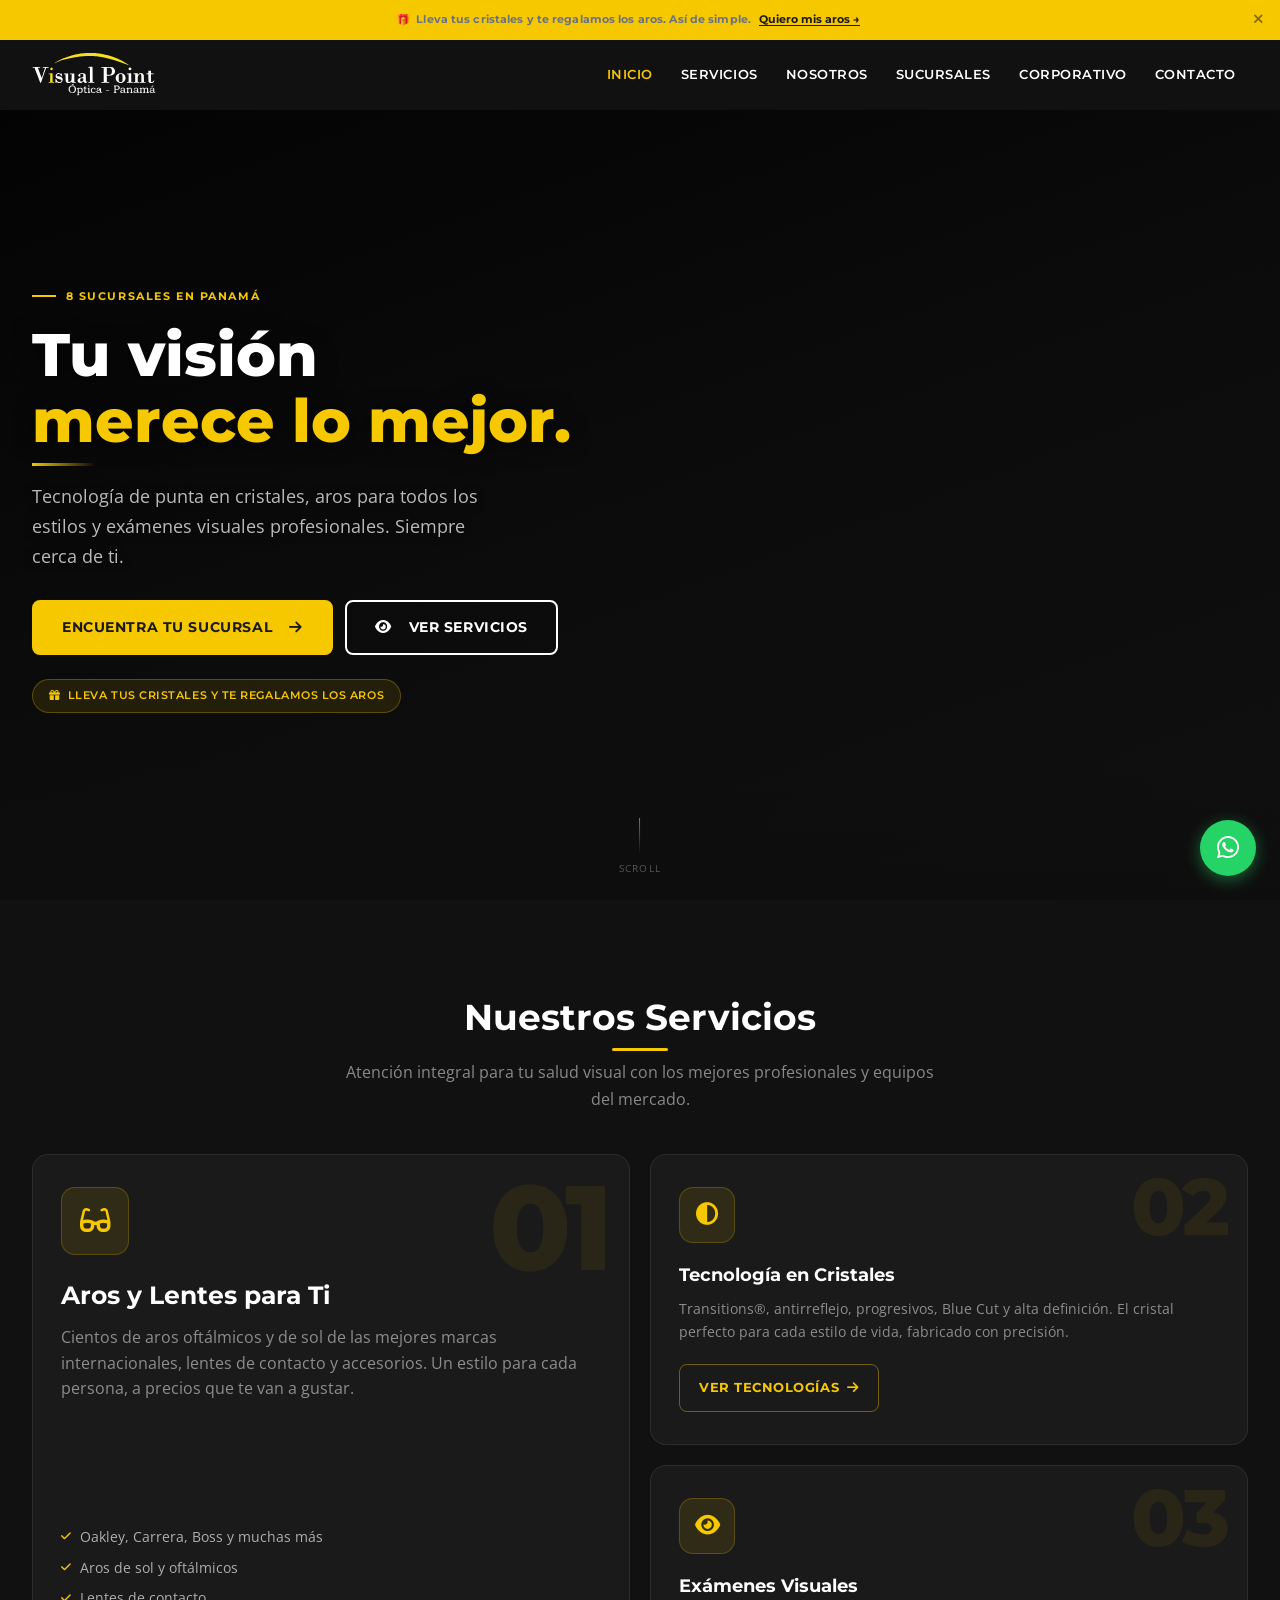
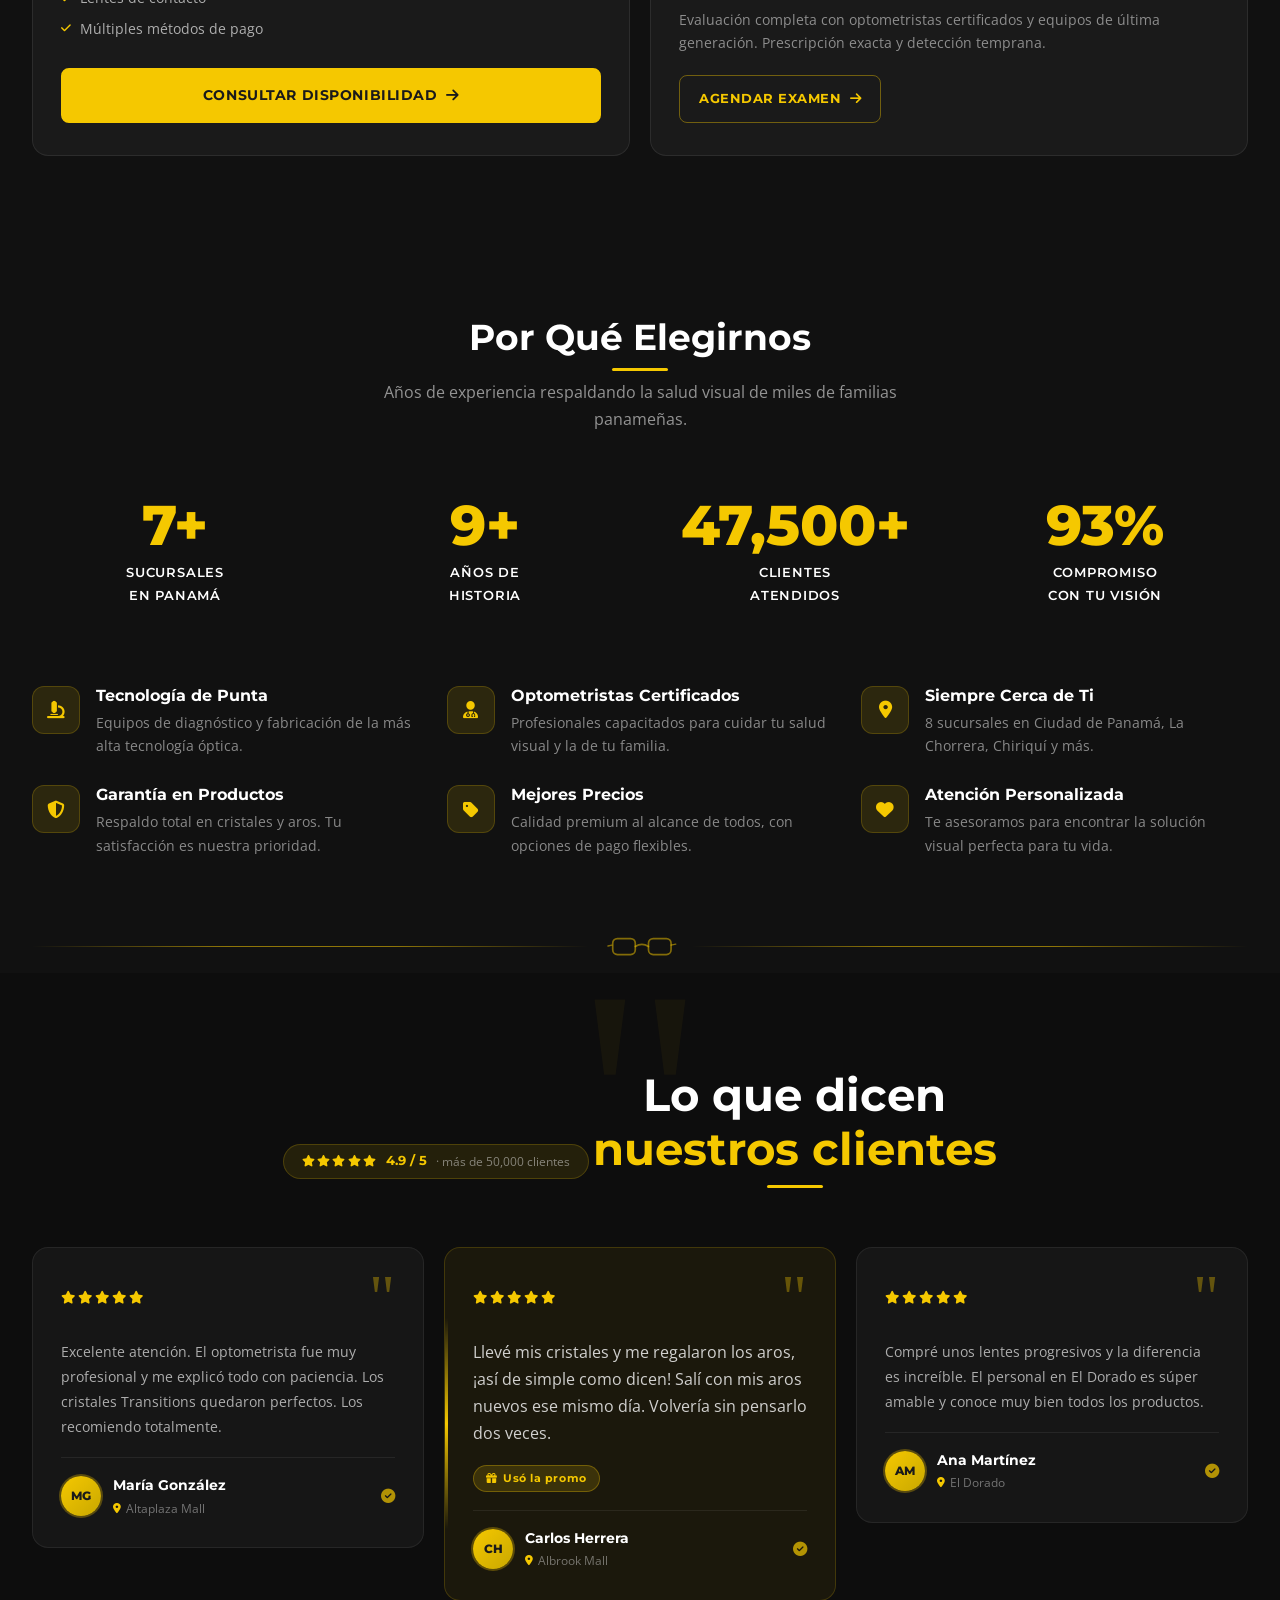
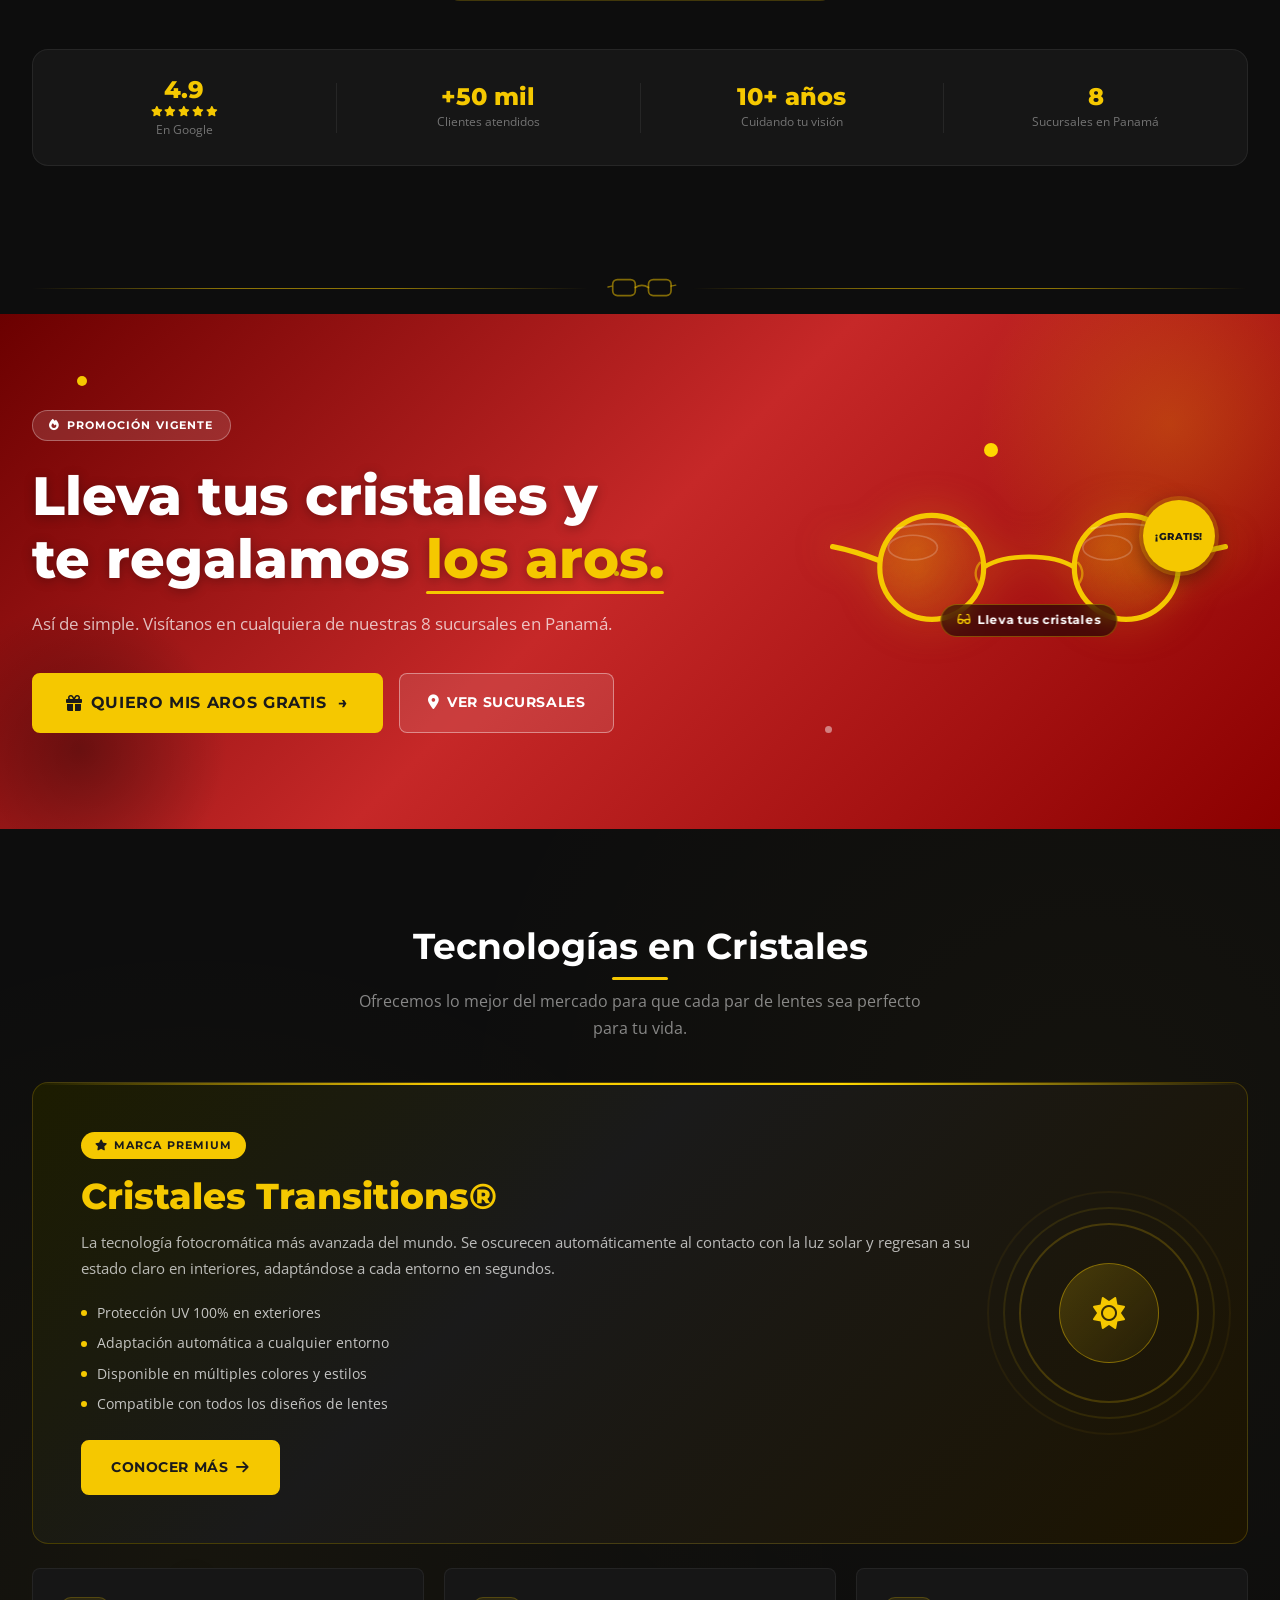
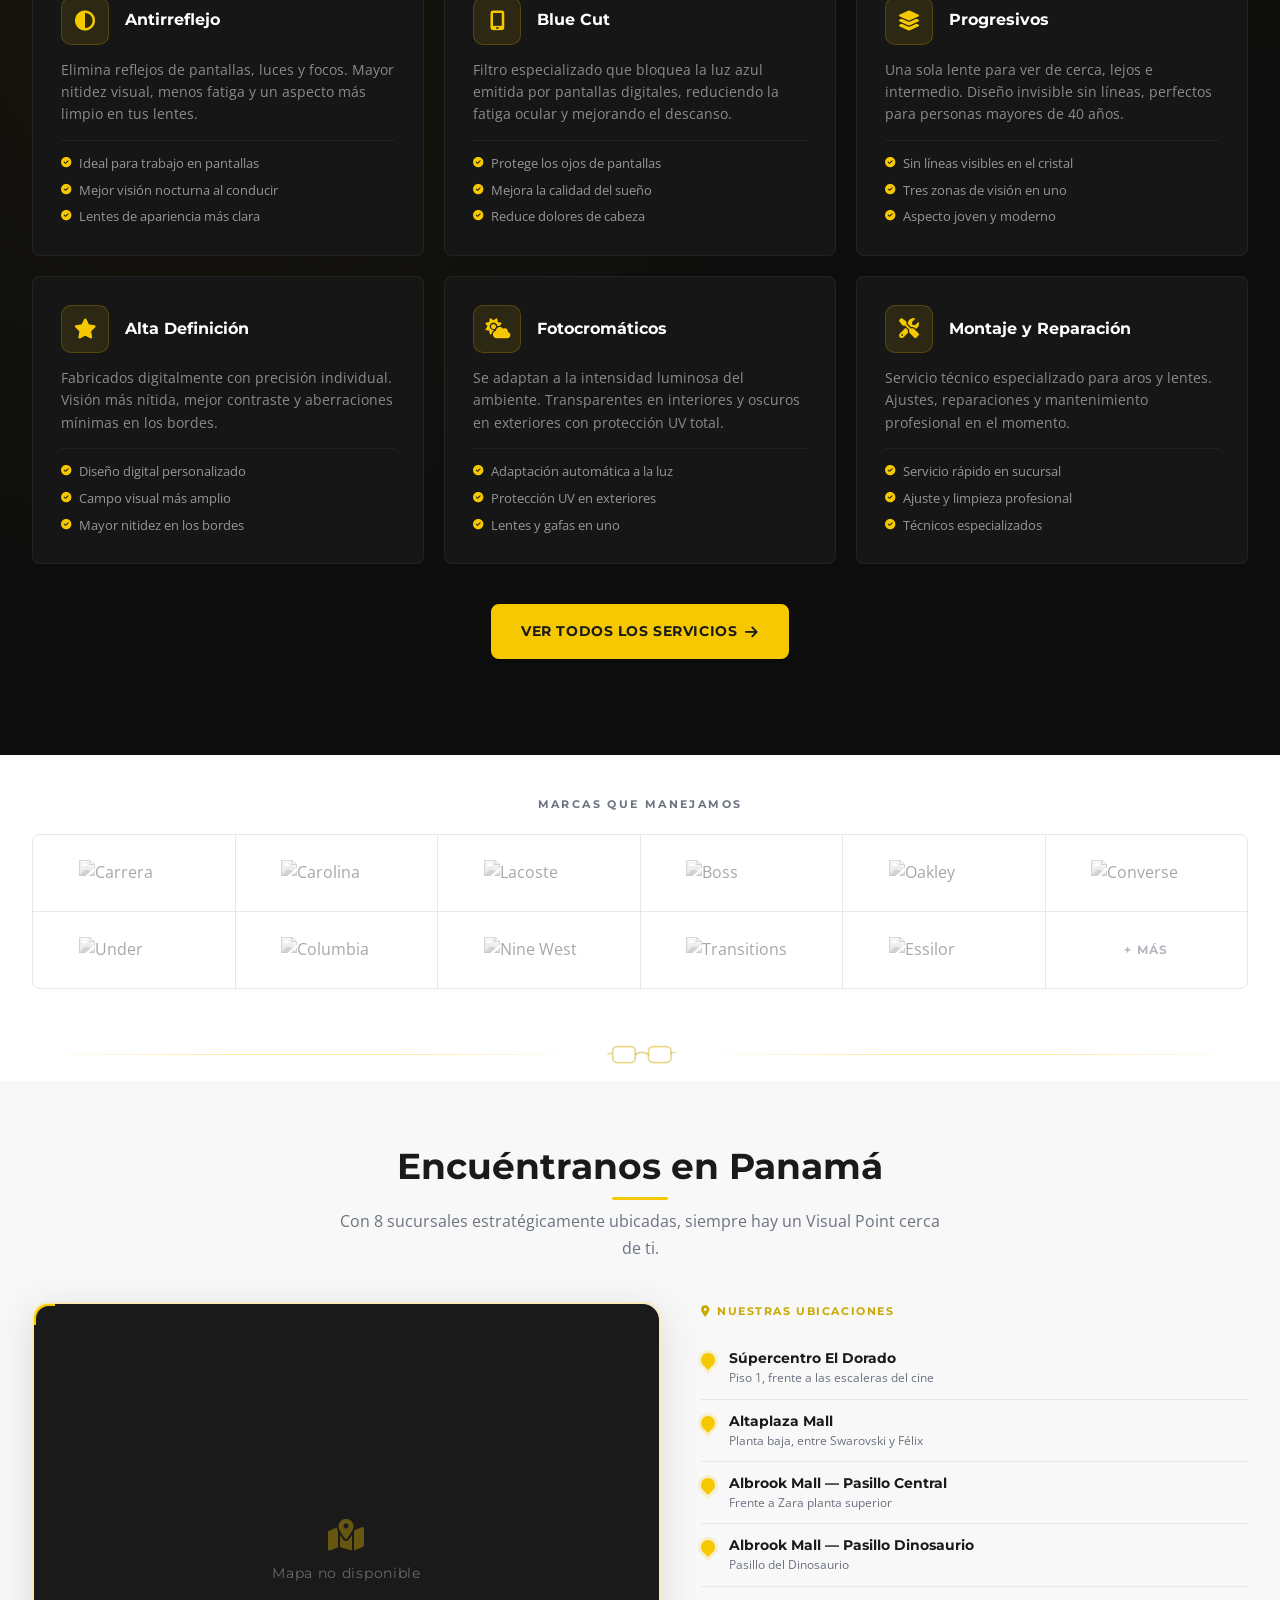
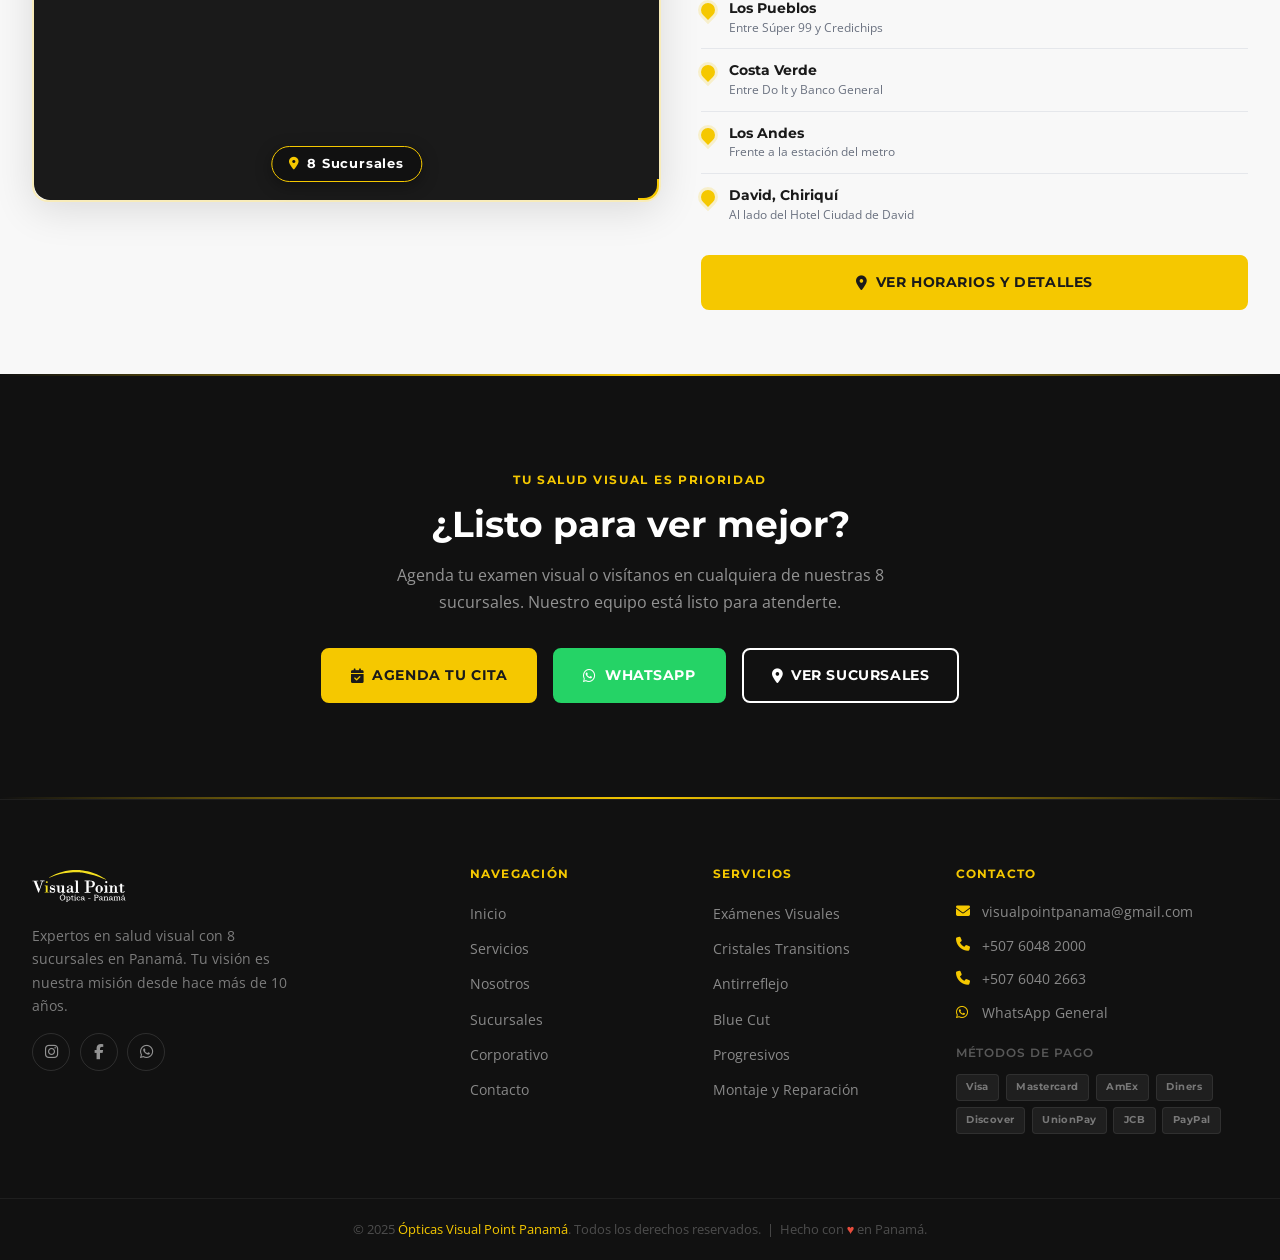
==== index.html @ 9b6e9f53 "Improve site-wide technical SEO for Panama search ranking - Add robots.txt and sitemap.xml (neither " ====
<!DOCTYPE html>
<html lang="es">
<head>
  <meta charset="UTF-8">
  <meta name="viewport" content="width=device-width, initial-scale=1.0">
  <meta name="description" content="Ópticas Visual Point Panamá — 8 sucursales. Exámenes visuales, cristales Transitions, aros oftálmicos y de sol. Lleva tus cristales y te regalamos los aros.">
  <meta name="keywords" content="óptica panamá, lentes de contacto panamá, aros oftálmicos, examen visual panamá, visual point panamá, cristales transitions, optometría panamá">
  <meta name="robots" content="index, follow">
  <meta name="author" content="Ópticas Visual Point Panamá">

  <!-- Favicon -->
  <link rel="icon" type="image/svg+xml" href="images/icons/favicon.svg">
  <link rel="alternate icon" href="images/icons/favicon.ico">
  <link rel="apple-touch-icon" href="images/icons/apple-touch-icon.png">
  <meta name="theme-color" content="#111111">

  <!-- Open Graph -->
  <meta property="og:type" content="website">
  <meta property="og:title" content="Ópticas Visual Point Panamá | Expertos en Visión">
  <meta property="og:description" content="8 sucursales en Panamá. Exámenes visuales, cristales Transitions, aros para todos los estilos. Lleva tus cristales y te regalamos los aros.">
  <meta property="og:image" content="https://images.unsplash.com/photo-1577803645773-f96470509666?w=1200&q=80&auto=format&fit=crop">
  <meta property="og:url" content="https://visualpointopticas.com">
  <meta property="og:locale" content="es_PA">
  <link rel="canonical" href="https://visualpointopticas.com/">

  <!-- Twitter Card -->
  <meta name="twitter:card" content="summary_large_image">
  <meta name="twitter:title" content="Ópticas Visual Point Panamá">
  <meta name="twitter:description" content="8 sucursales en Panamá. Lleva tus cristales y te regalamos los aros.">

  <!-- Schema markup -->
  <script type="application/ld+json">
  {
    "@context": "https://schema.org",
    "@type": "Optician",
    "name": "Ópticas Visual Point Panamá",
    "description": "Cadena de ópticas en Panamá con 8 sucursales. Exámenes visuales, tecnología en cristales, aros oftálmicos y de sol, lentes de contacto.",
    "url": "https://visualpointopticas.com",
    "telephone": "+50760482000",
    "email": "visualpointpanama@gmail.com",
    "numberOfLocations": 8,
    "address": { "@type": "PostalAddress", "addressCountry": "PA", "addressRegion": "Panamá" },
    "sameAs": [
      "https://www.instagram.com/visualpointpanama",
      "https://www.facebook.com/VisualPointGroup"
    ],
    "openingHours": "Mo-Sa 09:00-21:00",
    "priceRange": "$$"
  }
  </script>

  <!-- Fuentes y CDNs -->
  <link rel="preconnect" href="https://fonts.googleapis.com">
  <link rel="preconnect" href="https://fonts.gstatic.com" crossorigin>
  <link href="https://fonts.googleapis.com/css2?family=Montserrat:wght@400;600;700;800&family=Open+Sans:wght@400;500;600&display=swap" rel="stylesheet">
  <link rel="stylesheet" href="https://unpkg.com/aos@2.3.4/dist/aos.css">

  <!-- Estilos propios -->
  <link rel="stylesheet" href="css/styles.css">
  <link rel="stylesheet" href="css/components.css">
  <link rel="stylesheet" href="css/animations.css">

  <title>Ópticas Visual Point Panamá | Expertos en Visión — 8 Sucursales</title>
</head>
<body>

  <!-- ================================================
       PRELOADER
  ================================================ -->
  <div id="page-loader" class="page-loader" role="status" aria-label="Cargando Visual Point Panamá">
    <div class="loader-inner">
      <!-- Gafas animadas en SVG -->
      <svg class="loader-glasses" viewBox="0 0 220 90" xmlns="http://www.w3.org/2000/svg" aria-hidden="true">
        <!-- Lente izquierdo -->
        <circle class="lens lens-l" cx="62" cy="45" r="30" fill="none" stroke="#F5C800" stroke-width="5" stroke-linecap="round"/>
        <!-- Lente derecho -->
        <circle class="lens lens-r" cx="158" cy="45" r="30" fill="none" stroke="#F5C800" stroke-width="5" stroke-linecap="round"/>
        <!-- Puente -->
        <path class="bridge" d="M92 43 Q110 36 128 43" fill="none" stroke="#F5C800" stroke-width="4.5" stroke-linecap="round"/>
        <!-- Brazo izquierdo -->
        <line class="arm arm-l" x1="32" y1="33" x2="5" y2="22" stroke="#F5C800" stroke-width="4" stroke-linecap="round"/>
        <!-- Brazo derecho -->
        <line class="arm arm-r" x1="188" y1="33" x2="215" y2="22" stroke="#F5C800" stroke-width="4" stroke-linecap="round"/>
        <!-- Brillo lente izquierdo -->
        <circle class="lens-shine" cx="50" cy="34" r="5" fill="none" stroke="rgba(255,255,255,0.55)" stroke-width="2"/>
        <!-- Brillo lente derecho -->
        <circle class="lens-shine" cx="146" cy="34" r="5" fill="none" stroke="rgba(255,255,255,0.55)" stroke-width="2"/>
      </svg>
      <p class="loader-brand">Visual Point</p>
      <p class="loader-sub">Panamá</p>
      <div class="loader-bar"><div class="loader-bar-fill"></div></div>
    </div>
  </div>

  <!-- ================================================
       BARRA DE PROMOCIÓN
  ================================================ -->
  <div class="promo-bar" id="promo-bar" role="banner" aria-label="Promoción vigente">
    <p class="promo-bar__text">
      🎁&nbsp; Lleva tus cristales y te regalamos los aros. Así de simple.
    </p>
    <a href="contacto.html" class="promo-bar__link">Quiero mis aros &rarr;</a>
    <button class="promo-bar__close" id="promo-close" aria-label="Cerrar barra de promoción">
      <i class="fas fa-times"></i>
    </button>
  </div>

  <!-- ================================================
       NAVBAR
  ================================================ -->
  <header class="navbar" id="navbar" role="banner">
    <div class="container">
      <nav class="navbar__inner" aria-label="Navegación principal">
        <a href="index.html" class="navbar__logo" aria-label="Visual Point Panamá — Inicio">
          <img src="images/logo/logo-lb-trp.svg"
               alt="Logo Ópticas Visual Point Panamá"
               width="150" height="52"
               style="object-fit:contain;">
        </a>

        <ul class="navbar__links" role="list">
          <li><a href="index.html" class="active">Inicio</a></li>
          <li><a href="servicios.html">Servicios</a></li>
          <li><a href="nosotros.html">Nosotros</a></li>
          <li><a href="sucursales.html">Sucursales</a></li>
          <li><a href="corporativo.html">Corporativo</a></li>
          <li><a href="contacto.html">Contacto</a></li>
        </ul>

        <button class="navbar__hamburger"
                aria-label="Abrir menú"
                aria-expanded="false"
                aria-controls="mobile-menu">
          <span></span><span></span><span></span>
        </button>
      </nav>
    </div>

    <nav id="mobile-menu" class="navbar__mobile-menu" aria-label="Menú móvil">
      <a href="index.html" class="active">Inicio</a>
      <a href="servicios.html">Servicios</a>
      <a href="nosotros.html">Nosotros</a>
      <a href="sucursales.html">Sucursales</a>
      <a href="corporativo.html">Corporativo</a>
      <a href="contacto.html">Contacto</a>
    </nav>
  </header>

  <main id="main-content">

    <!-- ================================================
         HERO
    ================================================ -->
    <section class="hero" aria-label="Presentación principal">

      <!-- Imagen de fondo Unsplash -->
      <img class="hero__bg-img"
           src="https://images.unsplash.com/photo-1577803645773-f96470509666?w=1400&q=80&auto=format&fit=crop"
           alt="Óptica Visual Point Panamá — cuida tu visión"
           loading="eager"
           fetchpriority="high">

      <!-- Overlay -->
      <div class="hero__overlay" aria-hidden="true"></div>

      <div class="container">
        <div class="hero__content">

          <p class="hero__eyebrow" data-aos="fade-up">
            8 Sucursales en Panamá
          </p>

          <h1 class="hero__title" data-aos="fade-up" data-aos-delay="100">
            <span class="hero__title-line">Tu visión</span>
            <span class="hero__title-gold">merece lo mejor.</span>
          </h1>

          <p class="hero__subtitle" data-aos="fade-up" data-aos-delay="200">
            Tecnología de punta en cristales, aros para todos los estilos
            y exámenes visuales profesionales. Siempre cerca de ti.
          </p>

          <div class="hero__actions" data-aos="fade-up" data-aos-delay="300">
            <a href="sucursales.html" class="btn btn--primary">
              Encuentra tu sucursal &nbsp;<i class="fas fa-arrow-right"></i>
            </a>
            <a href="servicios.html" class="btn btn--secondary">
              <i class="fas fa-eye"></i>&nbsp; Ver servicios
            </a>
          </div>

          <div class="hero__badge" data-aos="fade-up" data-aos-delay="420">
            <i class="fas fa-gift"></i>
            Lleva tus cristales y te regalamos los aros
          </div>

        </div>
      </div>

      <div class="hero__scroll" aria-hidden="true">
        <div class="hero__scroll-line"></div>
        <span>Scroll</span>
      </div>
    </section>

    <!-- ================================================
         SERVICIOS DESTACADOS — Diseño impactante
    ================================================ -->
    <section class="services-impact" id="servicios" aria-labelledby="servicios-titulo">
      <div class="container">

        <div class="section-header">
          <h2 id="servicios-titulo" class="section-title" style="color:#fff;" data-aos="fade-up">
            Nuestros Servicios
          </h2>
          <p style="color:rgba(255,255,255,0.5);" data-aos="fade-up" data-aos-delay="100">
            Atención integral para tu salud visual con los mejores profesionales y equipos del mercado.
          </p>
        </div>

        <div class="services-bento">

          <!-- Card destacada — Catálogo (más comercial) -->
          <article class="svc-card svc-card--featured" data-aos="fade-right" data-aos-delay="100"
                   aria-label="Catálogo de Productos">
            <span class="svc-card__num" aria-hidden="true">01</span>
            <div class="svc-card__icon-wrap" aria-hidden="true">
              <i class="fas fa-glasses"></i>
            </div>
            <h3>Aros y Lentes para Ti</h3>
            <p>
              Cientos de aros oftálmicos y de sol de las mejores marcas internacionales,
              lentes de contacto y accesorios. Un estilo para cada persona, a precios que te van a gustar.
            </p>
            <ul class="svc-card__list" aria-label="Características">
              <li><i class="fas fa-check" aria-hidden="true"></i> Oakley, Carrera, Boss y muchas más</li>
              <li><i class="fas fa-check" aria-hidden="true"></i> Aros de sol y oftálmicos</li>
              <li><i class="fas fa-check" aria-hidden="true"></i> Lentes de contacto</li>
              <li><i class="fas fa-check" aria-hidden="true"></i> Múltiples métodos de pago</li>
            </ul>
            <a href="https://wa.me/50760482000?text=Hola,%20quiero%20información%20sobre%20aros%20y%20lentes%20disponibles"
               target="_blank" rel="noopener noreferrer" class="btn btn--primary" style="margin-top:auto;">
              Consultar disponibilidad <i class="fas fa-arrow-right"></i>
            </a>
          </article>

          <!-- Stack derecha -->
          <div class="services-bento__stack">

            <article class="svc-card" data-aos="fade-left" data-aos-delay="150"
                     aria-label="Tecnología en Cristales">
              <span class="svc-card__num" aria-hidden="true">02</span>
              <div class="svc-card__icon-wrap" aria-hidden="true">
                <i class="fas fa-circle-half-stroke"></i>
              </div>
              <h3>Tecnología en Cristales</h3>
              <p>
                Transitions®, antirreflejo, progresivos, Blue Cut y alta definición.
                El cristal perfecto para cada estilo de vida, fabricado con precisión.
              </p>
              <a href="servicios.html#tecnologias" class="btn btn--outline-gold">
                Ver tecnologías <i class="fas fa-arrow-right"></i>
              </a>
            </article>

            <article class="svc-card" data-aos="fade-left" data-aos-delay="250"
                     aria-label="Exámenes Visuales">
              <span class="svc-card__num" aria-hidden="true">03</span>
              <div class="svc-card__icon-wrap" aria-hidden="true">
                <i class="fas fa-eye"></i>
              </div>
              <h3>Exámenes Visuales</h3>
              <p>
                Evaluación completa con optometristas certificados y equipos de última generación.
                Prescripción exacta y detección temprana.
              </p>
              <a href="servicios.html#examenes" class="btn btn--outline-gold">
                Agendar examen <i class="fas fa-arrow-right"></i>
              </a>
            </article>

          </div>
        </div>

      </div>
    </section>

    <!-- ================================================
         POR QUÉ ELEGIRNOS
    ================================================ -->
    <section class="section section--dark" id="por-que" aria-labelledby="porque-titulo">
      <div class="container">

        <div class="section-header">
          <h2 id="porque-titulo" class="section-title" style="color:#fff;" data-aos="fade-up">
            Por Qué Elegirnos
          </h2>
          <p style="color:rgba(255,255,255,0.55);" data-aos="fade-up" data-aos-delay="100">
            Años de experiencia respaldando la salud visual de miles de familias panameñas.
          </p>
        </div>

        <!-- Contadores animados -->
        <div class="stats-grid" style="margin-top:2.5rem;">
          <div class="stat-item" data-aos="zoom-in" data-aos-delay="100">
            <div class="stat-item__number">
              <span class="counter-value" data-target="8" data-suffix="+">0</span>
            </div>
            <p class="stat-item__label">Sucursales<br>en Panamá</p>
          </div>
          <div class="stat-item" data-aos="zoom-in" data-aos-delay="200">
            <div class="stat-item__number">
              <span class="counter-value" data-target="10" data-suffix="+">0</span>
            </div>
            <p class="stat-item__label">Años de<br>Historia</p>
          </div>
          <div class="stat-item" data-aos="zoom-in" data-aos-delay="300">
            <div class="stat-item__number">
              <span class="counter-value" data-target="50000" data-suffix="+">0</span>
            </div>
            <p class="stat-item__label">Clientes<br>Atendidos</p>
          </div>
          <div class="stat-item" data-aos="zoom-in" data-aos-delay="400">
            <div class="stat-item__number">
              <span class="counter-value" data-target="100" data-suffix="%">0</span>
            </div>
            <p class="stat-item__label">Compromiso<br>con tu Visión</p>
          </div>
        </div>

        <!-- Beneficios -->
        <div class="grid-3 benefits-grid" style="margin-top:3.5rem;gap:1.75rem;">

          <div data-aos="fade-up" data-aos-delay="100" style="display:flex;gap:1rem;align-items:flex-start;">
            <div style="width:48px;height:48px;min-width:48px;background:rgba(245,200,0,0.12);border:1px solid rgba(245,200,0,0.2);border-radius:12px;display:flex;align-items:center;justify-content:center;">
              <i class="fas fa-microscope" style="color:var(--color-gold);font-size:1.1rem;"></i>
            </div>
            <div>
              <h4 style="color:#fff;margin-bottom:0.35rem;font-size:1rem;">Tecnología de Punta</h4>
              <p style="font-size:0.86rem;color:rgba(255,255,255,0.5);">Equipos de diagnóstico y fabricación de la más alta tecnología óptica.</p>
            </div>
          </div>

          <div data-aos="fade-up" data-aos-delay="175" style="display:flex;gap:1rem;align-items:flex-start;">
            <div style="width:48px;height:48px;min-width:48px;background:rgba(245,200,0,0.12);border:1px solid rgba(245,200,0,0.2);border-radius:12px;display:flex;align-items:center;justify-content:center;">
              <i class="fas fa-user-doctor" style="color:var(--color-gold);font-size:1.1rem;"></i>
            </div>
            <div>
              <h4 style="color:#fff;margin-bottom:0.35rem;font-size:1rem;">Optometristas Certificados</h4>
              <p style="font-size:0.86rem;color:rgba(255,255,255,0.5);">Profesionales capacitados para cuidar tu salud visual y la de tu familia.</p>
            </div>
          </div>

          <div data-aos="fade-up" data-aos-delay="250" style="display:flex;gap:1rem;align-items:flex-start;">
            <div style="width:48px;height:48px;min-width:48px;background:rgba(245,200,0,0.12);border:1px solid rgba(245,200,0,0.2);border-radius:12px;display:flex;align-items:center;justify-content:center;">
              <i class="fas fa-map-marker-alt" style="color:var(--color-gold);font-size:1.1rem;"></i>
            </div>
            <div>
              <h4 style="color:#fff;margin-bottom:0.35rem;font-size:1rem;">Siempre Cerca de Ti</h4>
              <p style="font-size:0.86rem;color:rgba(255,255,255,0.5);">8 sucursales en Ciudad de Panamá, La Chorrera, Chiriquí y más.</p>
            </div>
          </div>

          <div data-aos="fade-up" data-aos-delay="100" style="display:flex;gap:1rem;align-items:flex-start;">
            <div style="width:48px;height:48px;min-width:48px;background:rgba(245,200,0,0.12);border:1px solid rgba(245,200,0,0.2);border-radius:12px;display:flex;align-items:center;justify-content:center;">
              <i class="fas fa-shield-halved" style="color:var(--color-gold);font-size:1.1rem;"></i>
            </div>
            <div>
              <h4 style="color:#fff;margin-bottom:0.35rem;font-size:1rem;">Garantía en Productos</h4>
              <p style="font-size:0.86rem;color:rgba(255,255,255,0.5);">Respaldo total en cristales y aros. Tu satisfacción es nuestra prioridad.</p>
            </div>
          </div>

          <div data-aos="fade-up" data-aos-delay="175" style="display:flex;gap:1rem;align-items:flex-start;">
            <div style="width:48px;height:48px;min-width:48px;background:rgba(245,200,0,0.12);border:1px solid rgba(245,200,0,0.2);border-radius:12px;display:flex;align-items:center;justify-content:center;">
              <i class="fas fa-tag" style="color:var(--color-gold);font-size:1.1rem;"></i>
            </div>
            <div>
              <h4 style="color:#fff;margin-bottom:0.35rem;font-size:1rem;">Mejores Precios</h4>
              <p style="font-size:0.86rem;color:rgba(255,255,255,0.5);">Calidad premium al alcance de todos, con opciones de pago flexibles.</p>
            </div>
          </div>

          <div data-aos="fade-up" data-aos-delay="250" style="display:flex;gap:1rem;align-items:flex-start;">
            <div style="width:48px;height:48px;min-width:48px;background:rgba(245,200,0,0.12);border:1px solid rgba(245,200,0,0.2);border-radius:12px;display:flex;align-items:center;justify-content:center;">
              <i class="fas fa-heart" style="color:var(--color-gold);font-size:1.1rem;"></i>
            </div>
            <div>
              <h4 style="color:#fff;margin-bottom:0.35rem;font-size:1rem;">Atención Personalizada</h4>
              <p style="font-size:0.86rem;color:rgba(255,255,255,0.5);">Te asesoramos para encontrar la solución visual perfecta para tu vida.</p>
            </div>
          </div>

        </div>
      </div>
    </section>

    <!-- Divisor ornamental: servicios → testimonios -->
    <div class="sec-ornament sec-ornament--to-dark" aria-hidden="true">
      <span class="sec-ornament__line"></span>
      <svg class="sec-ornament__icon" viewBox="-4 0 68 22" overflow="visible" xmlns="http://www.w3.org/2000/svg">
        <path d="M-4 10 L0 9" stroke="currentColor" stroke-width="1.5" stroke-linecap="round"/>
        <rect x="1" y="2" width="24" height="17" rx="5" fill="none" stroke="currentColor" stroke-width="1.8"/>
        <path d="M25 10.5 Q32 6 39 10.5" fill="none" stroke="currentColor" stroke-width="1.8" stroke-linecap="round"/>
        <rect x="39" y="2" width="24" height="17" rx="5" fill="none" stroke="currentColor" stroke-width="1.8"/>
        <path d="M63 9 L68 8" stroke="currentColor" stroke-width="1.5" stroke-linecap="round"/>
      </svg>
      <span class="sec-ornament__line"></span>
    </div>

    <!-- ================================================
         TESTIMONIOS
    ================================================ -->
    <section class="testimonials-section" id="testimonios" aria-labelledby="test-titulo">

      <!-- Comilla decorativa gigante de fondo -->
      <div class="testi-deco" aria-hidden="true">"</div>

      <div class="container">

        <!-- Cabecera con rating prominente -->
        <div class="testi-header" data-aos="fade-up">
          <div class="testi-header__rating">
            <div class="testi-header__stars" aria-label="Calificación 5 estrellas">
              <i class="fas fa-star"></i><i class="fas fa-star"></i><i class="fas fa-star"></i>
              <i class="fas fa-star"></i><i class="fas fa-star"></i>
            </div>
            <span class="testi-header__score">4.9 / 5</span>
            <span class="testi-header__count">· más de 50,000 clientes</span>
          </div>
          <h2 id="test-titulo" class="section-title testi-title">
            Lo que dicen<br><em>nuestros clientes</em>
          </h2>
        </div>

        <!-- Grid de testimonios -->
        <div class="testimonials-grid">

          <!-- Card 1 -->
          <article class="testi-card" data-aos="fade-up" data-aos-delay="100">
            <div class="testi-card__top">
              <div class="testi-card__stars" aria-label="5 estrellas">
                <i class="fas fa-star"></i><i class="fas fa-star"></i><i class="fas fa-star"></i>
                <i class="fas fa-star"></i><i class="fas fa-star"></i>
              </div>
              <span class="testi-card__big-quote" aria-hidden="true">"</span>
            </div>
            <p class="testi-card__text">
              Excelente atención. El optometrista fue muy profesional y me explicó todo con paciencia.
              Los cristales Transitions quedaron perfectos. Los recomiendo totalmente.
            </p>
            <div class="testi-card__author">
              <div class="testi-card__avatar" aria-hidden="true">MG</div>
              <div class="testi-card__author-info">
                <p class="testi-card__name">María González</p>
                <p class="testi-card__location">
                  <i class="fas fa-location-dot"></i> Altaplaza Mall
                </p>
              </div>
              <i class="fas fa-check-circle testi-card__verified" title="Compra verificada" aria-label="Compra verificada"></i>
            </div>
          </article>

          <!-- Card 2 — destacada con foto -->
          <article class="testi-card testi-card--featured" data-aos="fade-up" data-aos-delay="175">
            <div class="testi-card__top">
              <div class="testi-card__stars" aria-label="5 estrellas">
                <i class="fas fa-star"></i><i class="fas fa-star"></i><i class="fas fa-star"></i>
                <i class="fas fa-star"></i><i class="fas fa-star"></i>
              </div>
              <span class="testi-card__big-quote" aria-hidden="true">"</span>
            </div>
            <p class="testi-card__text testi-card__text--lg">
              Llevé mis cristales y me regalaron los aros, ¡así de simple como dicen! Salí con mis aros nuevos ese mismo día. Volvería sin pensarlo dos veces.
            </p>
            <div class="testi-card__promo-badge" aria-hidden="true">
              <i class="fas fa-gift"></i> Usó la promo
            </div>
            <div class="testi-card__author">
              <div class="testi-card__avatar" aria-hidden="true">CH</div>
              <div class="testi-card__author-info">
                <p class="testi-card__name">Carlos Herrera</p>
                <p class="testi-card__location">
                  <i class="fas fa-location-dot"></i> Albrook Mall
                </p>
              </div>
              <i class="fas fa-check-circle testi-card__verified" aria-label="Compra verificada"></i>
            </div>
          </article>

          <!-- Card 3 -->
          <article class="testi-card" data-aos="fade-up" data-aos-delay="250">
            <div class="testi-card__top">
              <div class="testi-card__stars" aria-label="5 estrellas">
                <i class="fas fa-star"></i><i class="fas fa-star"></i><i class="fas fa-star"></i>
                <i class="fas fa-star"></i><i class="fas fa-star"></i>
              </div>
              <span class="testi-card__big-quote" aria-hidden="true">"</span>
            </div>
            <p class="testi-card__text">
              Compré unos lentes progresivos y la diferencia es increíble. El personal en El Dorado
              es súper amable y conoce muy bien todos los productos.
            </p>
            <div class="testi-card__author">
              <div class="testi-card__avatar" aria-hidden="true">AM</div>
              <div class="testi-card__author-info">
                <p class="testi-card__name">Ana Martínez</p>
                <p class="testi-card__location">
                  <i class="fas fa-location-dot"></i> El Dorado
                </p>
              </div>
              <i class="fas fa-check-circle testi-card__verified" aria-label="Compra verificada"></i>
            </div>
          </article>

        </div>

        <!-- Fila de confianza -->
        <div class="testi-trust" data-aos="fade-up" data-aos-delay="150">
          <div class="testi-trust__stat">
            <strong>4.9</strong>
            <div class="testi-trust__stars">
              <i class="fas fa-star"></i><i class="fas fa-star"></i><i class="fas fa-star"></i>
              <i class="fas fa-star"></i><i class="fas fa-star"></i>
            </div>
            <span>En Google</span>
          </div>
          <div class="testi-trust__sep" aria-hidden="true"></div>
          <div class="testi-trust__stat">
            <strong>+50 mil</strong>
            <span>Clientes atendidos</span>
          </div>
          <div class="testi-trust__sep" aria-hidden="true"></div>
          <div class="testi-trust__stat">
            <strong>10+ años</strong>
            <span>Cuidando tu visión</span>
          </div>
          <div class="testi-trust__sep" aria-hidden="true"></div>
          <div class="testi-trust__stat">
            <strong>8</strong>
            <span>Sucursales en Panamá</span>
          </div>
        </div>

      </div>
    </section>

    <!-- Divisor ornamental: testimonios → promo -->
    <div class="sec-ornament sec-ornament--to-red" aria-hidden="true">
      <span class="sec-ornament__line"></span>
      <svg class="sec-ornament__icon" viewBox="-4 0 68 22" overflow="visible" xmlns="http://www.w3.org/2000/svg">
        <path d="M-4 10 L0 9" stroke="currentColor" stroke-width="1.5" stroke-linecap="round"/>
        <rect x="1" y="2" width="24" height="17" rx="5" fill="none" stroke="currentColor" stroke-width="1.8"/>
        <path d="M25 10.5 Q32 6 39 10.5" fill="none" stroke="currentColor" stroke-width="1.8" stroke-linecap="round"/>
        <rect x="39" y="2" width="24" height="17" rx="5" fill="none" stroke="currentColor" stroke-width="1.8"/>
        <path d="M63 9 L68 8" stroke="currentColor" stroke-width="1.5" stroke-linecap="round"/>
      </svg>
      <span class="sec-ornament__line"></span>
    </div>

    <!-- ================================================
         SECCIÓN PROMOCIÓN DESTACADA
    ================================================ -->
    <section class="promo-section" id="promocion" aria-labelledby="promo-titulo">

      <!-- Chispas decorativas CSS puro -->
      <div class="promo-sparkle promo-sparkle--1" aria-hidden="true"></div>
      <div class="promo-sparkle promo-sparkle--2" aria-hidden="true"></div>
      <div class="promo-sparkle promo-sparkle--3" aria-hidden="true"></div>
      <div class="promo-sparkle promo-sparkle--4" aria-hidden="true"></div>
      <div class="promo-sparkle promo-sparkle--5" aria-hidden="true"></div>

      <div class="container">
        <div class="promo-layout">

          <!-- Columna de texto -->
          <div class="promo-content">
            <div class="promo-section__tag" data-aos="zoom-in">
              <i class="fas fa-fire"></i> Promoción Vigente
            </div>

            <h2 id="promo-titulo" class="promo-section__headline" data-aos="fade-up" data-aos-delay="100">
              Lleva tus cristales y<br>
              te regalamos <em>los aros.</em>
            </h2>

            <p class="promo-section__sub" data-aos="fade-up" data-aos-delay="200">
              Así de simple. Visítanos en cualquiera de nuestras 8 sucursales en Panamá.
            </p>

            <div class="promo-section__actions" data-aos="fade-up" data-aos-delay="300">
              <a href="https://wa.me/50760482000?text=Hola,%20quiero%20información%20sobre%20la%20promoción%20de%20aros%20gratis"
                 target="_blank" rel="noopener noreferrer"
                 class="btn btn--primary promo-cta">
                <i class="fas fa-gift"></i> Quiero mis aros gratis &nbsp;&rarr;
              </a>
              <a href="sucursales.html" class="btn btn--secondary">
                <i class="fas fa-map-marker-alt"></i> Ver sucursales
              </a>
            </div>
          </div>

          <!-- Columna visual: aros animados CSS/SVG -->
          <div class="promo-visual" data-aos="zoom-in" data-aos-delay="200">
            <div class="promo-frames-wrap" aria-hidden="true">

              <!-- Glow de fondo detrás de cada lente -->
              <div class="promo-lens-glow promo-lens-glow--l"></div>
              <div class="promo-lens-glow promo-lens-glow--r"></div>

              <!-- SVG de aros — diseño premium redondo -->
              <svg class="promo-frames-svg" viewBox="0 0 360 130"
                   xmlns="http://www.w3.org/2000/svg" overflow="visible"
                   aria-label="Aros gratis Visual Point Panamá">
                <defs>
                  <!-- Gradiente radial: simula profundidad de cristal real -->
                  <radialGradient id="lensGC" cx="35%" cy="32%" r="68%">
                    <stop offset="0%"   stop-color="#F5C800" stop-opacity="0.20"/>
                    <stop offset="100%" stop-color="#F5C800" stop-opacity="0.03"/>
                  </radialGradient>
                </defs>

                <!-- Patilla izquierda (curvada hacia atrás) -->
                <path class="fr-arm fr-arm--l"
                      d="M 22 58 C 4 51 -12 46 -28 43"
                      fill="none" stroke="#F5C800" stroke-width="5.5" stroke-linecap="round"/>
                <!-- Patilla derecha -->
                <path class="fr-arm fr-arm--r"
                      d="M 338 58 C 356 51 372 46 388 43"
                      fill="none" stroke="#F5C800" stroke-width="5.5" stroke-linecap="round"/>

                <!-- Lente izquierdo — circular (r=55, cx=77, cy=65) -->
                <circle class="fr-lens fr-lens--l"
                        cx="77" cy="65" r="55"
                        fill="url(#lensGC)" stroke="#F5C800" stroke-width="5.5"/>
                <!-- Lente derecho — circular (r=55, cx=283, cy=65) -->
                <circle class="fr-lens fr-lens--r"
                        cx="283" cy="65" r="55"
                        fill="url(#lensGC)" stroke="#F5C800" stroke-width="5.5"/>

                <!-- Puente de nariz (curva elegante) -->
                <path class="fr-bridge"
                      d="M 132 65 C 155 50 205 50 228 65"
                      fill="none" stroke="#F5C800" stroke-width="5" stroke-linecap="round"/>

                <!-- Nose pads (almohadillas) -->
                <path class="fr-nosepad"
                      d="M 128 60 C 122 67 122 76 128 83"
                      fill="none" stroke="#F5C800" stroke-width="2.5"
                      stroke-linecap="round" opacity="0.55"/>
                <path class="fr-nosepad"
                      d="M 232 60 C 238 67 238 76 232 83"
                      fill="none" stroke="#F5C800" stroke-width="2.5"
                      stroke-linecap="round" opacity="0.55"/>

                <!-- Highlight superior del arco (reflejo interior) -->
                <path class="fr-glint fr-glint--l"
                      d="M 40 24 Q 77 14 114 24"
                      fill="none" stroke="rgba(255,255,255,0.24)" stroke-width="2"
                      stroke-linecap="round"/>
                <path class="fr-glint fr-glint--r"
                      d="M 246 24 Q 283 14 320 24"
                      fill="none" stroke="rgba(255,255,255,0.24)" stroke-width="2"
                      stroke-linecap="round"/>

                <!-- Reflejo / brillo de lente (oval) -->
                <ellipse class="fr-shine fr-shine--l"
                         cx="57" cy="44" rx="26" ry="13"
                         fill="none" stroke="rgba(255,255,255,0.20)" stroke-width="1.8"/>
                <ellipse class="fr-shine fr-shine--r"
                         cx="263" cy="44" rx="26" ry="13"
                         fill="none" stroke="rgba(255,255,255,0.20)" stroke-width="1.8"/>
              </svg>

              <!-- Badge GRATIS -->
              <div class="promo-free-badge">
                <span>¡GRATIS!</span>
              </div>

              <!-- Etiqueta flotante -->
              <div class="promo-frames-tag">
                <i class="fas fa-glasses"></i> Lleva tus cristales
              </div>

            </div>
          </div>

        </div>
      </div>
    </section>

    <!-- ================================================
         TECNOLOGÍAS EN CRISTALES — DISEÑO ELABORADO
    ================================================ -->
    <section class="tech-section" id="tecnologias" aria-labelledby="tech-titulo">
      <div class="container">

        <div class="section-header" style="margin-bottom:2.5rem;">
          <h2 id="tech-titulo" class="section-title" style="color:#fff;" data-aos="fade-up">
            Tecnologías en Cristales
          </h2>
          <p style="color:rgba(255,255,255,0.5);" data-aos="fade-up" data-aos-delay="100">
            Ofrecemos lo mejor del mercado para que cada par de lentes sea perfecto para tu vida.
          </p>
        </div>

        <!-- Transitions Hero Card -->
        <div data-aos="fade-up" data-aos-delay="100">
          <article class="tech-hero-card" aria-label="Cristales Transitions — tecnología destacada">
            <div>
              <span class="tech-hero-card__badge">
                <i class="fas fa-star"></i> Marca Premium
              </span>
              <h3 class="tech-hero-card__title">Cristales Transitions®</h3>
              <p class="tech-hero-card__desc">
                La tecnología fotocromática más avanzada del mundo. Se oscurecen automáticamente
                al contacto con la luz solar y regresan a su estado claro en interiores,
                adaptándose a cada entorno en segundos.
              </p>
              <ul class="tech-hero-card__benefits" aria-label="Beneficios de Transitions">
                <li class="tech-benefit-item">Protección UV 100% en exteriores</li>
                <li class="tech-benefit-item">Adaptación automática a cualquier entorno</li>
                <li class="tech-benefit-item">Disponible en múltiples colores y estilos</li>
                <li class="tech-benefit-item">Compatible con todos los diseños de lentes</li>
              </ul>
              <a href="servicios.html#transitions" class="btn btn--primary">
                Conocer más <i class="fas fa-arrow-right"></i>
              </a>
            </div>
            <div class="tech-hero-card__visual" aria-hidden="true">
              <div class="tech-lens-icon">
                <div class="tech-lens-icon__ring"></div>
                <div class="tech-lens-icon__ring"></div>
                <div class="tech-lens-icon__ring"></div>
                <div class="tech-lens-icon__core">
                  <i class="fas fa-sun"></i>
                </div>
              </div>
            </div>
          </article>
        </div>

        <!-- Grid de tecnologías -->
        <div class="tech-grid" style="margin-top:1.25rem;">

          <article class="tech-card-v2" data-aos="fade-up" data-aos-delay="100">
            <div class="tech-card-v2__header">
              <div class="tech-card-v2__icon-wrap" aria-hidden="true">
                <i class="fas fa-circle-half-stroke"></i>
              </div>
              <h3 class="tech-card-v2__title">Antirreflejo</h3>
            </div>
            <p class="tech-card-v2__desc">
              Elimina reflejos de pantallas, luces y focos. Mayor nitidez visual, menos fatiga y un aspecto más limpio en tus lentes.
            </p>
            <ul class="tech-card-v2__perks">
              <li class="tech-card-v2__perk"><i class="fas fa-check-circle"></i> Ideal para trabajo en pantallas</li>
              <li class="tech-card-v2__perk"><i class="fas fa-check-circle"></i> Mejor visión nocturna al conducir</li>
              <li class="tech-card-v2__perk"><i class="fas fa-check-circle"></i> Lentes de apariencia más clara</li>
            </ul>
          </article>

          <article class="tech-card-v2" data-aos="fade-up" data-aos-delay="175">
            <div class="tech-card-v2__header">
              <div class="tech-card-v2__icon-wrap" aria-hidden="true">
                <i class="fas fa-mobile-screen-button"></i>
              </div>
              <h3 class="tech-card-v2__title">Blue Cut</h3>
            </div>
            <p class="tech-card-v2__desc">
              Filtro especializado que bloquea la luz azul emitida por pantallas digitales, reduciendo la fatiga ocular y mejorando el descanso.
            </p>
            <ul class="tech-card-v2__perks">
              <li class="tech-card-v2__perk"><i class="fas fa-check-circle"></i> Protege los ojos de pantallas</li>
              <li class="tech-card-v2__perk"><i class="fas fa-check-circle"></i> Mejora la calidad del sueño</li>
              <li class="tech-card-v2__perk"><i class="fas fa-check-circle"></i> Reduce dolores de cabeza</li>
            </ul>
          </article>

          <article class="tech-card-v2" data-aos="fade-up" data-aos-delay="250">
            <div class="tech-card-v2__header">
              <div class="tech-card-v2__icon-wrap" aria-hidden="true">
                <i class="fas fa-layer-group"></i>
              </div>
              <h3 class="tech-card-v2__title">Progresivos</h3>
            </div>
            <p class="tech-card-v2__desc">
              Una sola lente para ver de cerca, lejos e intermedio. Diseño invisible sin líneas, perfectos para personas mayores de 40 años.
            </p>
            <ul class="tech-card-v2__perks">
              <li class="tech-card-v2__perk"><i class="fas fa-check-circle"></i> Sin líneas visibles en el cristal</li>
              <li class="tech-card-v2__perk"><i class="fas fa-check-circle"></i> Tres zonas de visión en uno</li>
              <li class="tech-card-v2__perk"><i class="fas fa-check-circle"></i> Aspecto joven y moderno</li>
            </ul>
          </article>

          <article class="tech-card-v2" data-aos="fade-up" data-aos-delay="100">
            <div class="tech-card-v2__header">
              <div class="tech-card-v2__icon-wrap" aria-hidden="true">
                <i class="fas fa-star"></i>
              </div>
              <h3 class="tech-card-v2__title">Alta Definición</h3>
            </div>
            <p class="tech-card-v2__desc">
              Fabricados digitalmente con precisión individual. Visión más nítida, mejor contraste y aberraciones mínimas en los bordes.
            </p>
            <ul class="tech-card-v2__perks">
              <li class="tech-card-v2__perk"><i class="fas fa-check-circle"></i> Diseño digital personalizado</li>
              <li class="tech-card-v2__perk"><i class="fas fa-check-circle"></i> Campo visual más amplio</li>
              <li class="tech-card-v2__perk"><i class="fas fa-check-circle"></i> Mayor nitidez en los bordes</li>
            </ul>
          </article>

          <article class="tech-card-v2" data-aos="fade-up" data-aos-delay="175">
            <div class="tech-card-v2__header">
              <div class="tech-card-v2__icon-wrap" aria-hidden="true">
                <i class="fas fa-cloud-sun"></i>
              </div>
              <h3 class="tech-card-v2__title">Fotocromáticos</h3>
            </div>
            <p class="tech-card-v2__desc">
              Se adaptan a la intensidad luminosa del ambiente. Transparentes en interiores y oscuros en exteriores con protección UV total.
            </p>
            <ul class="tech-card-v2__perks">
              <li class="tech-card-v2__perk"><i class="fas fa-check-circle"></i> Adaptación automática a la luz</li>
              <li class="tech-card-v2__perk"><i class="fas fa-check-circle"></i> Protección UV en exteriores</li>
              <li class="tech-card-v2__perk"><i class="fas fa-check-circle"></i> Lentes y gafas en uno</li>
            </ul>
          </article>

          <article class="tech-card-v2" data-aos="fade-up" data-aos-delay="250">
            <div class="tech-card-v2__header">
              <div class="tech-card-v2__icon-wrap" aria-hidden="true">
                <i class="fas fa-screwdriver-wrench"></i>
              </div>
              <h3 class="tech-card-v2__title">Montaje y Reparación</h3>
            </div>
            <p class="tech-card-v2__desc">
              Servicio técnico especializado para aros y lentes. Ajustes, reparaciones y mantenimiento profesional en el momento.
            </p>
            <ul class="tech-card-v2__perks">
              <li class="tech-card-v2__perk"><i class="fas fa-check-circle"></i> Servicio rápido en sucursal</li>
              <li class="tech-card-v2__perk"><i class="fas fa-check-circle"></i> Ajuste y limpieza profesional</li>
              <li class="tech-card-v2__perk"><i class="fas fa-check-circle"></i> Técnicos especializados</li>
            </ul>
          </article>

        </div>

        <div style="text-align:center;margin-top:2.5rem;" data-aos="fade-up">
          <a href="servicios.html" class="btn btn--primary">
            Ver todos los servicios <i class="fas fa-arrow-right"></i>
          </a>
        </div>

      </div>
    </section>

    <!-- ================================================
         MARCAS
    ================================================ -->
    <section class="brands-section" aria-labelledby="marcas-titulo">
      <div class="container">

        <p id="marcas-titulo" class="brands-eyebrow" data-aos="fade-up">Marcas que Manejamos</p>

        <div class="brands-strip" data-aos="fade-up" data-aos-delay="80">

          <div class="brand-item">
            <img src="https://upload.wikimedia.org/wikipedia/commons/f/fc/Logo_carrera.svg"
                 alt="Carrera" loading="lazy">
          </div>
          <div class="brand-item">
            <img src="https://upload.wikimedia.org/wikipedia/commons/a/a4/Carolina_Herrera_logo.svg"
                 alt="Carolina Herrera" loading="lazy">
          </div>
          <div class="brand-item">
            <img src="https://upload.wikimedia.org/wikipedia/commons/7/79/Lacoste_wordmark_2011.svg"
                 alt="Lacoste" loading="lazy">
          </div>
          <div class="brand-item">
            <img src="https://upload.wikimedia.org/wikipedia/commons/0/05/Boss_logo_2021.svg"
                 alt="Boss" loading="lazy">
          </div>
          <div class="brand-item">
            <img src="https://upload.wikimedia.org/wikipedia/commons/8/88/Oakley_logo.svg"
                 alt="Oakley" loading="lazy">
          </div>
          <div class="brand-item">
            <img src="https://upload.wikimedia.org/wikipedia/commons/3/30/Converse_logo.svg"
                 alt="Converse" loading="lazy">
          </div>
          <div class="brand-item">
            <img src="https://upload.wikimedia.org/wikipedia/commons/4/44/Under_armour_logo.svg"
                 alt="Under Armour" loading="lazy">
          </div>
          <div class="brand-item">
            <img src="https://upload.wikimedia.org/wikipedia/commons/c/c2/Columbia_Sportswear_Co_logo.svg"
                 alt="Columbia" loading="lazy">
          </div>
          <div class="brand-item">
            <img src="https://upload.wikimedia.org/wikipedia/commons/2/26/Nine_West_logo.png"
                 alt="Nine West" loading="lazy">
          </div>
          <div class="brand-item">
            <img src="https://upload.wikimedia.org/wikipedia/commons/8/85/Transitions_Optical_logo.svg"
                 alt="Transitions" loading="lazy">
          </div>
          <div class="brand-item">
            <img src="https://upload.wikimedia.org/wikipedia/commons/e/ed/Logo_EssilorLuxottica.svg"
                 alt="Essilor" loading="lazy">
          </div>
          <div class="brand-item brand-item--more">
            <span>+ más</span>
          </div>

        </div><!-- /.brands-strip -->

      </div>
    </section>

    <!-- Divisor ornamental: marcas → encuéntranos -->
    <div class="sec-ornament sec-ornament--light" aria-hidden="true">
      <span class="sec-ornament__line sec-ornament__line--soft"></span>
      <svg class="sec-ornament__icon sec-ornament__icon--soft" viewBox="-4 0 68 22" overflow="visible" xmlns="http://www.w3.org/2000/svg">
        <path d="M-4 10 L0 9" stroke="currentColor" stroke-width="1.5" stroke-linecap="round"/>
        <rect x="1" y="2" width="24" height="17" rx="5" fill="none" stroke="currentColor" stroke-width="1.8"/>
        <path d="M25 10.5 Q32 6 39 10.5" fill="none" stroke="currentColor" stroke-width="1.8" stroke-linecap="round"/>
        <rect x="39" y="2" width="24" height="17" rx="5" fill="none" stroke="currentColor" stroke-width="1.8"/>
        <path d="M63 9 L68 8" stroke="currentColor" stroke-width="1.5" stroke-linecap="round"/>
      </svg>
      <span class="sec-ornament__line sec-ornament__line--soft"></span>
    </div>

    <!-- ================================================
         SUCURSALES — Preview con mapa rediseñado
    ================================================ -->
    <section class="section map-preview-section" aria-labelledby="suc-titulo">
      <div class="container">
        <div class="section-header">
          <h2 id="suc-titulo" class="section-title" data-aos="fade-up">Encuéntranos en Panamá</h2>
          <p data-aos="fade-up" data-aos-delay="100">
            Con 8 sucursales estratégicamente ubicadas, siempre hay un Visual Point cerca de ti.
          </p>
        </div>

        <div class="map-layout" data-aos="fade-up" data-aos-delay="150">

          <!-- Columna izquierda: mapa Leaflet con pins personalizados -->
          <div class="map-embed-col">
            <div class="map-embed-frame">
              <div class="map-frame-corner map-frame-corner--tl"></div>
              <div class="map-frame-corner map-frame-corner--br"></div>
              <div id="vp-map" style="width:100%;height:100%;border-radius:var(--radius-lg);"
                   aria-label="Mapa interactivo con las 8 sucursales de Visual Point Panamá">
                <!-- Placeholder mientras carga Leaflet -->
                <div class="map-loading-placeholder">
                  <i class="fas fa-map-location-dot"></i>
                  <span>Cargando mapa…</span>
                </div>
              </div>
            </div>
            <div class="map-badge">
              <i class="fas fa-map-marker-alt"></i>
              <span>8 Sucursales</span>
            </div>
          </div>

          <!-- Columna derecha: lista de sucursales con pins -->
          <div class="map-locations-col">
            <p class="map-locations-eyebrow">
              <i class="fas fa-location-dot"></i> Nuestras Ubicaciones
            </p>

            <div class="map-location-item">
              <div class="map-pin"></div>
              <div class="map-location-info">
                <h4>Súpercentro El Dorado</h4>
                <p>Piso 1, frente a las escaleras del cine</p>
              </div>
            </div>

            <div class="map-location-item">
              <div class="map-pin"></div>
              <div class="map-location-info">
                <h4>Altaplaza Mall</h4>
                <p>Planta baja, entre Swarovski y Félix</p>
              </div>
            </div>

            <div class="map-location-item">
              <div class="map-pin"></div>
              <div class="map-location-info">
                <h4>Albrook Mall — Pasillo Central</h4>
                <p>Frente a Zara planta superior</p>
              </div>
            </div>

            <div class="map-location-item">
              <div class="map-pin"></div>
              <div class="map-location-info">
                <h4>Albrook Mall — Pasillo Dinosaurio</h4>
                <p>Pasillo del Dinosaurio</p>
              </div>
            </div>

            <div class="map-location-item">
              <div class="map-pin"></div>
              <div class="map-location-info">
                <h4>Los Pueblos</h4>
                <p>Entre Súper 99 y Credichips</p>
              </div>
            </div>

            <div class="map-location-item">
              <div class="map-pin"></div>
              <div class="map-location-info">
                <h4>Costa Verde</h4>
                <p>Entre Do It y Banco General</p>
              </div>
            </div>

            <div class="map-location-item">
              <div class="map-pin"></div>
              <div class="map-location-info">
                <h4>Los Andes</h4>
                <p>Frente a la estación del metro</p>
              </div>
            </div>

            <div class="map-location-item">
              <div class="map-pin"></div>
              <div class="map-location-info">
                <h4>David, Chiriquí</h4>
                <p>Al lado del Hotel Ciudad de David</p>
              </div>
            </div>

            <a href="sucursales.html" class="btn btn--primary" style="width:100%;margin-top:1.25rem;justify-content:center;">
              <i class="fas fa-map-marker-alt"></i> Ver horarios y detalles
            </a>
          </div>

        </div>
      </div>
    </section>

    <!-- ================================================
         CTA FINAL
    ================================================ -->
    <section class="cta-section" aria-labelledby="cta-titulo">
      <div class="container">
        <div data-aos="fade-up">
          <p style="font-family:var(--font-heading);font-size:0.75rem;font-weight:700;letter-spacing:0.14em;text-transform:uppercase;color:var(--color-gold);margin-bottom:0.75rem;">
            Tu Salud Visual es Prioridad
          </p>
          <h2 id="cta-titulo">¿Listo para ver mejor?</h2>
          <p>
            Agenda tu examen visual o visítanos en cualquiera de nuestras 8 sucursales.
            Nuestro equipo está listo para atenderte.
          </p>
          <div class="btn-group">
            <a href="contacto.html" class="btn btn--primary">
              <i class="fas fa-calendar-check"></i> Agenda tu cita
            </a>
            <a href="https://wa.me/50760482000?text=Hola,%20me%20interesa%20información%20sobre%20sus%20servicios"
               target="_blank" rel="noopener noreferrer"
               class="btn btn--whatsapp">
              <i class="fab fa-whatsapp"></i> WhatsApp
            </a>
            <a href="sucursales.html" class="btn btn--secondary">
              <i class="fas fa-map-marker-alt"></i> Ver sucursales
            </a>
          </div>
        </div>
      </div>
    </section>

  </main>

  <!-- ================================================
       FOOTER
  ================================================ -->
  <footer class="footer" role="contentinfo">
    <div class="container">
      <div class="footer__grid">

        <!-- Marca -->
        <div class="footer__brand">
          <a href="index.html" aria-label="Visual Point Panamá — Inicio">
            <img src="images/logo/logo-lb-trp.svg"
                 alt="Logo Ópticas Visual Point Panamá" width="140" height="49"
                 style="object-fit:contain;">
          </a>
          <p>
            Expertos en salud visual con 8 sucursales en Panamá.
            Tu visión es nuestra misión desde hace más de 10 años.
          </p>
          <div class="footer__social" aria-label="Redes sociales">
            <a href="https://www.instagram.com/visualpointpanama" target="_blank" rel="noopener noreferrer" aria-label="Instagram">
              <i class="fab fa-instagram"></i>
            </a>
            <a href="https://www.facebook.com/VisualPointGroup" target="_blank" rel="noopener noreferrer" aria-label="Facebook">
              <i class="fab fa-facebook-f"></i>
            </a>
            <a href="https://wa.me/50760482000?text=Hola,%20me%20interesa%20información%20sobre%20sus%20servicios" target="_blank" rel="noopener noreferrer" aria-label="WhatsApp">
              <i class="fab fa-whatsapp"></i>
            </a>
          </div>

        </div>

        <!-- Navegación -->
        <div>
          <p class="footer__col-title">Navegación</p>
          <ul class="footer__links" role="list">
            <li><a href="index.html">Inicio</a></li>
            <li><a href="servicios.html">Servicios</a></li>
            <li><a href="nosotros.html">Nosotros</a></li>
            <li><a href="sucursales.html">Sucursales</a></li>
            <li><a href="corporativo.html">Corporativo</a></li>
            <li><a href="contacto.html">Contacto</a></li>
          </ul>
        </div>

        <!-- Servicios -->
        <div>
          <p class="footer__col-title">Servicios</p>
          <ul class="footer__links" role="list">
            <li><a href="servicios.html#examenes">Exámenes Visuales</a></li>
            <li><a href="servicios.html#transitions">Cristales Transitions</a></li>
            <li><a href="servicios.html#tecnologias">Antirreflejo</a></li>
            <li><a href="servicios.html#tecnologias">Blue Cut</a></li>
            <li><a href="servicios.html#tecnologias">Progresivos</a></li>
            <li><a href="servicios.html#montaje">Montaje y Reparación</a></li>
          </ul>
        </div>

        <!-- Contacto + Pagos -->
        <div>
          <p class="footer__col-title">Contacto</p>
          <div class="footer__contact-item">
            <i class="fas fa-envelope" aria-hidden="true"></i>
            <a href="mailto:visualpointpanama@gmail.com">visualpointpanama@gmail.com</a>
          </div>
          <div class="footer__contact-item">
            <i class="fas fa-phone" aria-hidden="true"></i>
            <a href="tel:+50760482000">+507 6048 2000</a>
          </div>
          <div class="footer__contact-item">
            <i class="fas fa-phone" aria-hidden="true"></i>
            <a href="tel:+50760402663">+507 6040 2663</a>
          </div>
          <div class="footer__contact-item">
            <i class="fab fa-whatsapp" aria-hidden="true"></i>
            <a href="https://wa.me/50760482000" target="_blank" rel="noopener noreferrer">WhatsApp General</a>
          </div>

          <!-- Métodos de pago -->
          <div class="footer__payments">
            <p class="footer__payments-title">Métodos de Pago</p>
            <div class="footer__payments-list" aria-label="Métodos de pago aceptados">
              <span class="payment-badge">Visa</span>
              <span class="payment-badge">Mastercard</span>
              <span class="payment-badge">AmEx</span>
              <span class="payment-badge">Diners</span>
              <span class="payment-badge">Discover</span>
              <span class="payment-badge">UnionPay</span>
              <span class="payment-badge">JCB</span>
              <span class="payment-badge">PayPal</span>
            </div>
          </div>
        </div>

      </div>
    </div>

    <div class="footer__bottom">
      <div class="container">
        <p>
          &copy; 2025 <span>Ópticas Visual Point Panamá</span>. Todos los derechos reservados.
          &nbsp;|&nbsp; Hecho con <span style="color:#e74c3c;">&#9829;</span> en Panamá.
        </p>
      </div>
    </div>
  </footer>

  <!-- WhatsApp flotante -->
  <a href="https://wa.me/50760482000?text=Hola,%20me%20interesa%20información%20sobre%20sus%20servicios"
     target="_blank" rel="noopener noreferrer"
     class="whatsapp-float"
     aria-label="Contactar a Visual Point Panamá por WhatsApp">
    <i class="fab fa-whatsapp" aria-hidden="true"></i>
  </a>

  <!-- Scripts -->
  <script src="https://unpkg.com/aos@2.3.4/dist/aos.js"></script>
  <script src="js/menu.js"></script>
  <script src="js/main.js"></script>

  <!-- Promo bar: cerrar y ajustar navbar -->
  <script>
    (function() {
      var promoBar = document.getElementById('promo-bar');
      var promoClose = document.getElementById('promo-close');
      var navbar = document.getElementById('navbar');

      if (promoClose && promoBar && navbar) {
        promoClose.addEventListener('click', function() {
          promoBar.style.display = 'none';
          navbar.classList.add('promo-hidden');
          document.documentElement.style.setProperty('--promo-bar-height', '0px');
        });
      }

    })();
  </script>

</body>
</html>
---- css/styles.css ----
/* ================================================
   Visual Point Panamá — styles.css
   Variables, reset y estilos globales
   Mobile First (375px base)
================================================ */

@import url('https://fonts.googleapis.com/css2?family=Montserrat:wght@400;600;700;800&family=Open+Sans:wght@400;500;600&display=swap');

/* ---- Variables ---- */
:root {
  /* Colores principales */
  --color-primary:    #1a1a1a;
  --color-gold:       #F5C800;
  --color-gold-dark:  #C9A800;
  --color-gold-light: #FFD700;

  /* Fondos */
  --color-bg:       #ffffff;
  --color-bg-soft:  #f8f8f8;
  --color-bg-dark:  #111111;

  /* Textos */
  --color-text:       #2d2d2d;
  --color-text-light: #6b7280;
  --color-text-white: #ffffff;

  /* Utilidades */
  --color-border:  #e5e7eb;
  --color-success: #10b981;

  /* Tipografía */
  --font-heading: 'Montserrat', sans-serif;
  --font-body:    'Open Sans', sans-serif;

  /* Espaciado */
  --space-xs:  0.5rem;
  --space-sm:  1rem;
  --space-md:  1.5rem;
  --space-lg:  2.5rem;
  --space-xl:  4rem;
  --space-2xl: 6rem;

  /* Efectos */
  --shadow-sm: 0 2px 8px rgba(0,0,0,0.06);
  --shadow-md: 0 4px 20px rgba(0,0,0,0.08);
  --shadow-lg: 0 8px 40px rgba(0,0,0,0.12);
  --radius:    8px;
  --radius-lg: 16px;
  --transition: 0.3s ease;

  /* Layout */
  --container-max: 1280px;
  --promo-bar-height: 40px;
  --navbar-height: 60px;
  --top-offset: calc(var(--promo-bar-height) + var(--navbar-height));
}

/* ================================================
   ICONOS — subconjunto propio de Font Awesome 6
   Solo los 52 iconos que usa el sitio (~6.7KB en vez
   de ~267KB de las fuentes completas de Font Awesome).
   Generado con fonttools a partir de FA 6.5.0 Free.
================================================ */
@font-face{font-family:"Visual Point Icons Solid";font-style:normal;font-weight:900;font-display:block;src:url("../fonts/fa-solid-subset.woff2") format("woff2")}
@font-face{font-family:"Visual Point Icons Brands";font-style:normal;font-weight:400;font-display:block;src:url("../fonts/fa-brands-subset.woff2") format("woff2")}

.fas,.fab{display:inline-block;font-style:normal;font-variant:normal;line-height:1;text-rendering:auto;-webkit-font-smoothing:antialiased;-moz-osx-font-smoothing:grayscale}
.fas{font-family:"Visual Point Icons Solid";font-weight:900}
.fab{font-family:"Visual Point Icons Brands";font-weight:400}

.fa-arrow-down:before{content:"\f063"}
.fa-arrow-right:before{content:"\f061"}
.fa-arrows-rotate:before{content:"\f021"}
.fa-box:before{content:"\f466"}
.fa-building:before{content:"\f1ad"}
.fa-bullseye:before{content:"\f140"}
.fa-calendar-check:before{content:"\f274"}
.fa-check:before{content:"\f00c"}
.fa-check-circle:before,.fa-circle-check:before{content:"\f058"}
.fa-circle-half-stroke:before{content:"\f042"}
.fa-clock:before{content:"\f017"}
.fa-cloud-sun:before{content:"\f6c4"}
.fa-envelope:before{content:"\f0e0"}
.fa-eye:before{content:"\f06e"}
.fa-file-invoice:before{content:"\f570"}
.fa-file-invoice-dollar:before{content:"\f571"}
.fa-fire:before{content:"\f06d"}
.fa-gift:before{content:"\f06b"}
.fa-glasses:before{content:"\f530"}
.fa-hashtag:before{content:"\23"}
.fa-headset:before{content:"\f590"}
.fa-heart:before{content:"\f004"}
.fa-id-badge:before{content:"\f2c1"}
.fa-layer-group:before{content:"\f5fd"}
.fa-list:before{content:"\f03a"}
.fa-location-dot:before,.fa-map-marker-alt:before{content:"\f3c5"}
.fa-map:before{content:"\f279"}
.fa-map-location-dot:before{content:"\f5a0"}
.fa-map-pin:before{content:"\f276"}
.fa-medal:before{content:"\f5a2"}
.fa-microscope:before{content:"\f610"}
.fa-mobile-screen-button:before{content:"\f3cd"}
.fa-paper-plane:before{content:"\f1d8"}
.fa-phone:before{content:"\f095"}
.fa-plus:before{content:"\2b"}
.fa-scale-balanced:before{content:"\f24e"}
.fa-screwdriver-wrench:before{content:"\f7d9"}
.fa-shield-halved:before{content:"\f3ed"}
.fa-soap:before{content:"\e06e"}
.fa-star:before{content:"\f005"}
.fa-store:before{content:"\f54e"}
.fa-sun:before{content:"\f185"}
.fa-tag:before{content:"\f02b"}
.fa-tags:before{content:"\f02c"}
.fa-times:before{content:"\f00d"}
.fa-truck-medical:before{content:"\f0f9"}
.fa-user-doctor:before{content:"\f0f0"}
.fa-user-graduate:before{content:"\f501"}

.fa-facebook-f:before{content:"\f39e"}
.fa-instagram:before{content:"\f16d"}
.fa-whatsapp:before{content:"\f232"}

/* ---- Reset ---- */
*, *::before, *::after {
  box-sizing: border-box;
  margin: 0;
  padding: 0;
}

html {
  scroll-behavior: smooth;
  -webkit-text-size-adjust: 100%;
  overflow-x: hidden;
}

body {
  font-family: var(--font-body);
  font-size: 16px;
  line-height: 1.6;
  color: var(--color-text);
  background-color: var(--color-bg);
  -webkit-font-smoothing: antialiased;
  -moz-osx-font-smoothing: grayscale;
  overflow-x: hidden;
}

img {
  max-width: 100%;
  height: auto;
  display: block;
}

a {
  color: inherit;
  text-decoration: none;
}

ul, ol {
  list-style: none;
}

button {
  cursor: pointer;
  border: none;
  background: none;
  font-family: inherit;
}

input, textarea, select {
  font-family: inherit;
  font-size: inherit;
}

/* ---- Contenedor ---- */
.container {
  width: 100%;
  max-width: var(--container-max);
  margin: 0 auto;
  padding: 0 1.25rem;
}

/* ---- Tipografía ---- */
h1, h2, h3, h4, h5, h6 {
  font-family: var(--font-heading);
  font-weight: 700;
  line-height: 1.2;
  color: var(--color-primary);
}

h1 { font-size: clamp(1.75rem, 5vw, 3rem); }
h2 { font-size: clamp(1.5rem, 4vw, 2.25rem); }
h3 { font-size: clamp(1.125rem, 3vw, 1.5rem); }
h4 { font-size: clamp(1rem, 2vw, 1.25rem); }

p {
  color: var(--color-text-light);
  line-height: 1.7;
}

/* ---- Sección global ---- */
.section {
  padding: var(--space-xl) 0;
}

.section--dark {
  background-color: var(--color-bg-dark);
}

/* ---- Encabezado de sección ---- */
.section-header {
  text-align: center;
  margin-bottom: var(--space-lg);
}

.section-header h2 {
  margin-bottom: var(--space-xs);
}

.section-header p {
  max-width: 600px;
  margin: 0 auto;
  font-size: 1rem;
}

/* Línea decorativa dorada bajo títulos */
.section-title {
  position: relative;
  display: inline-block;
  padding-bottom: 0.75rem;
}

.section-title::after {
  content: '';
  position: absolute;
  bottom: 0;
  left: 50%;
  transform: translateX(-50%);
  width: 56px;
  height: 3px;
  background-color: var(--color-gold);
  border-radius: 2px;
}

.section-title--left::after {
  left: 0;
  transform: none;
}

/* ---- Botones ---- */
.btn {
  display: inline-flex;
  align-items: center;
  justify-content: center;
  gap: 0.5rem;
  padding: 0.875rem 1.75rem;
  min-height: 48px;
  font-family: var(--font-heading);
  font-size: 0.9rem;
  font-weight: 700;
  letter-spacing: 0.04em;
  border-radius: var(--radius);
  transition: all var(--transition);
  text-transform: uppercase;
}

.btn--primary {
  background-color: var(--color-gold);
  color: var(--color-primary);
  border: 2px solid var(--color-gold);
}

.btn--primary:hover,
.btn--primary:focus {
  background-color: var(--color-gold-dark);
  border-color: var(--color-gold-dark);
  transform: translateY(-2px);
  box-shadow: 0 6px 20px rgba(245, 200, 0, 0.35);
}

.btn--secondary {
  background-color: transparent;
  color: var(--color-text-white);
  border: 2px solid var(--color-text-white);
}

.btn--secondary:hover,
.btn--secondary:focus {
  background-color: var(--color-gold);
  border-color: var(--color-gold);
  color: var(--color-primary);
  transform: translateY(-2px);
}

.btn--whatsapp {
  background-color: #25D366;
  color: #fff;
  border: 2px solid #25D366;
}

.btn--whatsapp:hover {
  background-color: #1ebe5d;
  border-color: #1ebe5d;
  transform: translateY(-2px);
}

/* ---- Grid helper ---- */
.grid-2 {
  display: grid;
  grid-template-columns: 1fr;
  gap: var(--space-md);
}

.grid-3 {
  display: grid;
  grid-template-columns: 1fr;
  gap: var(--space-md);
}

.grid-4 {
  display: grid;
  grid-template-columns: 1fr;
  gap: var(--space-md);
}

/* ---- Tablet (768px+) ---- */
@media (min-width: 768px) {
  :root {
    --navbar-height: 68px;
    --top-offset: calc(var(--promo-bar-height) + var(--navbar-height));
  }

  .container {
    padding: 0 2rem;
  }

  .grid-2 {
    grid-template-columns: repeat(2, 1fr);
  }

  .grid-3 {
    grid-template-columns: repeat(2, 1fr);
  }

  .grid-4 {
    grid-template-columns: repeat(2, 1fr);
  }
}

/* ---- Escritorio (1024px+) ---- */
@media (min-width: 1024px) {
  .grid-3 {
    grid-template-columns: repeat(3, 1fr);
  }

  .grid-4 {
    grid-template-columns: repeat(4, 1fr);
  }
}
---- css/components.css ----
/* ================================================
   Visual Point Panamá — components.css
   Navbar, Footer, Cards, Formularios, WhatsApp,
   Promo Bar, Newsletter, Tech Section
================================================ */

/* ================================================
   BARRA DE PROMOCIÓN
================================================ */
.promo-bar {
  position: fixed;
  top: 0;
  left: 0;
  width: 100%;
  z-index: 1010;
  background-color: var(--color-gold);
  color: var(--color-primary);
  height: var(--promo-bar-height);
  display: flex;
  align-items: center;
  justify-content: center;
  gap: 0.5rem;
  padding: 0 2.5rem 0 1rem; /* espacio derecho para el botón cerrar */
  overflow: hidden;
}

.promo-bar__text {
  font-family: var(--font-heading);
  font-size: 0.7rem;
  font-weight: 700;
  letter-spacing: 0.01em;
  line-height: 1;
  white-space: nowrap;
  overflow: hidden;
  text-overflow: ellipsis;
}

.promo-bar__link {
  font-family: var(--font-heading);
  font-size: 0.7rem;
  font-weight: 700;
  color: var(--color-primary);
  text-decoration: underline;
  text-underline-offset: 2px;
  white-space: nowrap;
  flex-shrink: 0;
  transition: opacity 0.2s ease;
}

.promo-bar__link:hover { opacity: 0.7; }

/* En móviles muy pequeños: texto en 2 líneas, altura ajustada */
@media (max-width: 479px) {
  :root { --promo-bar-height: 56px; }
  .promo-bar {
    padding: 0.45rem 2.5rem 0.45rem 0.75rem;
    align-items: center;
    flex-wrap: wrap;
    justify-content: center;
  }
  .promo-bar__link { display: none; }
  .promo-bar__text {
    font-size: 0.62rem;
    white-space: normal;
    text-overflow: clip;
    overflow: visible;
    text-align: center;
    line-height: 1.35;
  }
}

.promo-bar__close {
  position: absolute;
  right: 0.5rem;
  top: 50%;
  transform: translateY(-50%);
  background: none;
  border: none;
  cursor: pointer;
  color: var(--color-primary);
  font-size: 0.85rem;
  line-height: 1;
  padding: 0.3rem;
  opacity: 0.55;
  transition: opacity 0.2s ease;
  display: flex;
  align-items: center;
  justify-content: center;
  min-width: 28px;
  min-height: 28px;
}

.promo-bar__close:hover { opacity: 1; }

/* ================================================
   NAVBAR
================================================ */
.navbar {
  position: fixed;
  top: var(--promo-bar-height);
  left: 0;
  width: 100%;
  z-index: 1000;
  background-color: var(--color-bg-dark);
  border-bottom: 2px solid transparent;
  transition: border-color var(--transition), box-shadow var(--transition),
              top var(--transition);
}

.navbar.scrolled {
  border-bottom-color: var(--color-gold);
  box-shadow: 0 4px 24px rgba(0,0,0,0.35);
}

/* Cuando la promo bar se cierra */
.navbar.promo-hidden {
  top: 0;
}

.navbar__inner {
  display: flex;
  align-items: center;
  justify-content: space-between;
  height: var(--navbar-height);
  /* Logo un poco más pequeño en móvil */
}

.navbar__logo img {
  height: 48px;
  width: auto;
  max-width: 180px;
}

@media (min-width: 768px) {
  .navbar__logo img {
    height: 58px;
    max-width: 220px;
  }
}

.navbar__links {
  display: none;
  align-items: center;
  gap: 0.25rem;
}

.navbar__links a {
  color: var(--color-text-white);
  font-family: var(--font-heading);
  font-size: 0.82rem;
  font-weight: 600;
  letter-spacing: 0.04em;
  text-transform: uppercase;
  padding: 0.5rem 0.75rem;
  border-radius: var(--radius);
  transition: color var(--transition);
}

.navbar__links a:hover,
.navbar__links a.active {
  color: var(--color-gold);
}

/* Hamburguesa */
.navbar__hamburger {
  display: flex;
  flex-direction: column;
  justify-content: center;
  gap: 5px;
  width: 40px;
  height: 40px;
  padding: 6px;
  cursor: pointer;
  background: none;
  border: none;
}

.navbar__hamburger span {
  display: block;
  width: 100%;
  height: 2px;
  background-color: var(--color-text-white);
  border-radius: 2px;
  transition: transform 0.35s ease, opacity 0.35s ease;
  transform-origin: center;
}

.navbar__hamburger.open span:nth-child(1) { transform: translateY(7px) rotate(45deg); }
.navbar__hamburger.open span:nth-child(2) { opacity: 0; transform: scaleX(0); }
.navbar__hamburger.open span:nth-child(3) { transform: translateY(-7px) rotate(-45deg); }

/* Menú móvil */
.navbar__mobile-menu {
  display: none;
  flex-direction: column;
  background-color: #0d0d0d;
  border-top: 1px solid rgba(245,200,0,0.2);
  padding: 1rem 0 1.5rem;
}

.navbar__mobile-menu.open { display: flex; }

.navbar__mobile-menu a {
  color: var(--color-text-white);
  font-family: var(--font-heading);
  font-size: 0.95rem;
  font-weight: 600;
  letter-spacing: 0.05em;
  text-transform: uppercase;
  padding: 0.85rem 1.25rem;
  border-bottom: 1px solid rgba(255,255,255,0.05);
  transition: color var(--transition), background-color var(--transition);
}

.navbar__mobile-menu a:last-child { border-bottom: none; }

.navbar__mobile-menu a:hover,
.navbar__mobile-menu a.active {
  color: var(--color-gold);
  background-color: rgba(245,200,0,0.06);
}

@media (min-width: 1024px) {
  .navbar__links { display: flex; }
  .navbar__hamburger { display: none; }
}

/* ================================================
   HERO
================================================ */
.hero {
  position: relative;
  min-height: 100svh;
  min-height: 100vh;
  display: flex;
  align-items: center;
  /* Móvil: padding generoso para que el contenido no quede pegado a la navbar */
  padding-top: calc(var(--top-offset) + 2rem);
  padding-bottom: 5rem; /* espacio para el scroll indicator */
  overflow: hidden;
  background-color: #0d0d0d;
}

.hero__bg-img {
  position: absolute;
  inset: 0;
  width: 100%;
  height: 100%;
  object-fit: cover;
  object-position: center 30%;
  z-index: 0;
}

.hero__overlay {
  position: absolute;
  inset: 0;
  background: linear-gradient(
    160deg,
    rgba(0, 0, 0, 0.88) 0%,
    rgba(10, 10, 10, 0.72) 50%,
    rgba(17, 17, 17, 0.82) 100%
  );
  z-index: 1;
}

.hero__overlay::after {
  content: '';
  position: absolute;
  bottom: 0;
  left: 0;
  right: 0;
  height: 140px;
  background: linear-gradient(to top, rgba(13,13,13,0.8), transparent);
}

.hero__content {
  position: relative;
  z-index: 2;
  max-width: 700px;
  width: 100%;
}

.hero__eyebrow {
  display: inline-flex;
  align-items: center;
  gap: 0.6rem;
  font-family: var(--font-heading);
  font-size: 0.7rem;
  font-weight: 700;
  letter-spacing: 0.14em;
  text-transform: uppercase;
  color: var(--color-gold);
  margin-bottom: 1rem;
}

.hero__eyebrow::before {
  content: '';
  display: block;
  width: 24px;
  height: 2px;
  background-color: var(--color-gold);
  flex-shrink: 0;
}

.hero__title {
  font-size: clamp(2.25rem, 8vw, 3.75rem);
  font-weight: 800;
  color: var(--color-text-white);
  line-height: 1.1;
  margin-bottom: 1rem;
  text-shadow: 0 2px 20px rgba(0,0,0,0.6);
}

.hero__title-line {
  display: block;
}

.hero__title-gold {
  display: block;
  color: var(--color-gold);
  position: relative;
}

.hero__title-gold::after {
  content: '';
  display: block;
  width: 64px;
  height: 3px;
  background: linear-gradient(90deg, var(--color-gold), transparent);
  margin-top: 0.6rem;
}

.hero__subtitle {
  color: rgba(255,255,255,0.72);
  font-size: clamp(0.9rem, 3.5vw, 1.1rem);
  line-height: 1.7;
  margin-bottom: 1.75rem;
  max-width: 480px;
  text-shadow: 0 1px 8px rgba(0,0,0,0.5);
}

/* Botones: columna en móvil, fila en tablet+ */
.hero__actions {
  display: flex;
  flex-direction: column;
  gap: 0.75rem;
  width: 100%;
  max-width: 340px;
}

.hero__actions .btn {
  width: 100%;
  justify-content: center;
}

.hero__badge {
  display: inline-flex;
  align-items: center;
  gap: 0.45rem;
  background: rgba(245,200,0,0.1);
  border: 1px solid rgba(245,200,0,0.28);
  border-radius: 100px;
  padding: 0.45rem 1rem;
  font-family: var(--font-heading);
  font-size: 0.68rem;
  font-weight: 600;
  letter-spacing: 0.05em;
  color: var(--color-gold);
  text-transform: uppercase;
  margin-top: 1.5rem;
  /* Limitar a 2 líneas en pantallas muy pequeñas */
  max-width: 100%;
  flex-wrap: wrap;
}

/* Scroll indicator */
.hero__scroll {
  position: absolute;
  bottom: 1.5rem;
  left: 50%;
  transform: translateX(-50%);
  z-index: 2;
  display: flex;
  flex-direction: column;
  align-items: center;
  gap: 0.4rem;
  color: rgba(255,255,255,0.3);
  font-size: 0.6rem;
  letter-spacing: 0.12em;
  text-transform: uppercase;
}

.hero__scroll-line {
  width: 1px;
  height: 36px;
  background: linear-gradient(to bottom, rgba(245,200,0,0.6), transparent);
  animation: scrollPulse 2.2s ease-in-out infinite;
}

@keyframes scrollPulse {
  0%, 100% { opacity: 0.4; transform: scaleY(1); }
  50% { opacity: 1; transform: scaleY(1.1); }
}

/* Tablet: botones en fila, más espacio */
@media (min-width: 600px) {
  .hero {
    padding-top: calc(var(--top-offset) + 3rem);
    align-items: center;
  }

  .hero__actions {
    flex-direction: row;
    max-width: none;
    width: auto;
  }

  .hero__actions .btn {
    width: auto;
  }
}

/* Escritorio: parallax y tamaños finales */
@media (min-width: 1024px) {
  .hero {
    padding-top: calc(var(--top-offset) + 4rem);
  }

  .hero__bg-img {
    object-position: center center;
  }
}

/* ================================================
   SERVICIOS DESTACADOS — Bento impactante
================================================ */
.services-impact {
  background: var(--color-bg-dark);
  padding: var(--space-2xl) 0;
  overflow: hidden; /* evita scroll horizontal por fade-left de AOS */
}

.services-bento {
  display: grid;
  grid-template-columns: 1fr;
  gap: 1.25rem;
  margin-top: 2.5rem;
}

@media (min-width: 900px) {
  .services-bento {
    grid-template-columns: 1fr 1fr;
    align-items: stretch;
  }
  .services-bento__stack {
    display: flex;
    flex-direction: column;
    gap: 1.25rem;
  }
  .services-bento__stack .svc-card {
    flex: 1;
  }
}

.svc-card {
  position: relative;
  background: rgba(255,255,255,0.04);
  border: 1px solid rgba(255,255,255,0.08);
  border-radius: var(--radius-lg);
  padding: 2rem 1.75rem;
  overflow: hidden;
  display: flex;
  flex-direction: column;
  transition: border-color var(--transition), background var(--transition), transform var(--transition);
}

.svc-card::before {
  content: '';
  position: absolute;
  top: 0; left: 0; right: 0;
  height: 3px;
  background: linear-gradient(90deg, var(--color-gold-dark), var(--color-gold), var(--color-gold-light));
  opacity: 0;
  transition: opacity var(--transition);
}

.svc-card:hover {
  border-color: rgba(245,200,0,0.3);
  background: rgba(245,200,0,0.04);
  transform: translateY(-4px);
}

.svc-card:hover::before { opacity: 1; }

.svc-card__num {
  font-family: var(--font-heading);
  font-size: 5rem;
  font-weight: 800;
  color: rgba(245,200,0,0.07);
  line-height: 1;
  position: absolute;
  top: 0.75rem;
  right: 1.25rem;
  letter-spacing: -0.04em;
  pointer-events: none;
  user-select: none;
}

.svc-card--featured .svc-card__num {
  font-size: 7.5rem;
}

.svc-card__icon-wrap {
  width: 56px;
  height: 56px;
  background: rgba(245,200,0,0.1);
  border: 1px solid rgba(245,200,0,0.22);
  border-radius: 14px;
  display: flex;
  align-items: center;
  justify-content: center;
  font-size: 1.4rem;
  color: var(--color-gold);
  margin-bottom: 1.25rem;
  flex-shrink: 0;
  transition: background var(--transition), border-color var(--transition);
}

.svc-card:hover .svc-card__icon-wrap {
  background: rgba(245,200,0,0.18);
  border-color: rgba(245,200,0,0.4);
}

.svc-card--featured .svc-card__icon-wrap {
  width: 68px;
  height: 68px;
  font-size: 1.7rem;
  margin-bottom: 1.5rem;
}

.svc-card h3 {
  font-family: var(--font-heading);
  font-size: 1.15rem;
  font-weight: 700;
  color: #fff;
  margin-bottom: 0.7rem;
  line-height: 1.3;
}

.svc-card--featured h3 {
  font-size: 1.55rem;
  margin-bottom: 0.9rem;
}

.svc-card p {
  font-size: 0.87rem;
  color: rgba(255,255,255,0.5);
  line-height: 1.65;
  margin-bottom: 1.25rem;
  flex-grow: 1;
}

.svc-card--featured p {
  font-size: 0.97rem;
  margin-bottom: 1.5rem;
}

.svc-card__list {
  list-style: none;
  margin: 0 0 1.75rem;
  display: flex;
  flex-direction: column;
  gap: 0.55rem;
}

.svc-card__list li {
  font-size: 0.85rem;
  color: rgba(255,255,255,0.65);
  display: flex;
  align-items: center;
  gap: 0.55rem;
}

.svc-card__list li i {
  color: var(--color-gold);
  font-size: 0.7rem;
  flex-shrink: 0;
}

/* Botón outline dorado para cards no-featured */
.btn--outline-gold {
  display: inline-flex;
  align-items: center;
  gap: 0.5rem;
  font-family: var(--font-heading);
  font-size: 0.82rem;
  font-weight: 700;
  letter-spacing: 0.04em;
  padding: 0.6rem 1.2rem;
  border-radius: var(--radius);
  border: 1.5px solid rgba(245,200,0,0.4);
  color: var(--color-gold);
  background: transparent;
  transition: background var(--transition), border-color var(--transition), color var(--transition);
  text-decoration: none;
  align-self: flex-start;
}

.btn--outline-gold:hover {
  background: var(--color-gold);
  border-color: var(--color-gold);
  color: var(--color-primary);
}

/* ================================================
   SECCIÓN PROMOCIÓN DESTACADA — Rojo + Regalo
================================================ */
.promo-section {
  background: linear-gradient(135deg, #6B0000 0%, #C62828 48%, #8B0000 100%);
  padding: var(--space-2xl) 0;
  position: relative;
  overflow: hidden;
}

/* Halo dorado arriba-derecha */
.promo-section::before {
  content: '';
  position: absolute;
  top: -100px; right: -100px;
  width: 420px; height: 420px;
  border-radius: 50%;
  background: radial-gradient(circle, rgba(245,200,0,0.22) 0%, transparent 65%);
  pointer-events: none;
}

/* Sombra oscura abajo-izquierda */
.promo-section::after {
  content: '';
  position: absolute;
  bottom: -80px; left: -80px;
  width: 320px; height: 320px;
  border-radius: 50%;
  background: radial-gradient(circle, rgba(0,0,0,0.35) 0%, transparent 65%);
  pointer-events: none;
}

.promo-section .container { position: relative; z-index: 2; }

/* Chispas flotantes — CSS puro, cero JS */
.promo-sparkle {
  position: absolute;
  border-radius: 50%;
  pointer-events: none;
  z-index: 1;
}
.promo-sparkle--1 { width:10px; height:10px; background:var(--color-gold);         top:12%; left:6%;   animation: sparkFloat 3.2s 0.0s ease-in-out infinite; }
.promo-sparkle--2 { width: 6px; height: 6px; background:rgba(255,255,255,0.65);   top:72%; left:10%;  animation: sparkFloat 4.0s 0.9s ease-in-out infinite; }
.promo-sparkle--3 { width:14px; height:14px; background:var(--color-gold-light);   top:25%; right:22%; animation: sparkFloat 3.7s 1.5s ease-in-out infinite; }
.promo-sparkle--4 { width: 7px; height: 7px; background:rgba(255,255,255,0.45);   top:80%; right:35%; animation: sparkFloat 4.3s 0.3s ease-in-out infinite; }
.promo-sparkle--5 { width: 5px; height: 5px; background:var(--color-gold);         top:50%; left:48%;  animation: sparkFloat 3.0s 2.0s ease-in-out infinite; }

@keyframes sparkFloat {
  0%, 100% { transform: translateY(0) scale(1);   opacity: 0.75; }
  50%       { transform: translateY(-20px) scale(1.5); opacity: 1; }
}

/* Layout split: texto izquierda · visual derecha */
.promo-layout {
  display: grid;
  grid-template-columns: 1fr;
  gap: 2rem;
  align-items: center;
}
@media (min-width: 900px) {
  .promo-layout { grid-template-columns: 1.25fr 0.75fr; gap: 3rem; }
}

.promo-content { position: relative; z-index: 2; }

/* Tag */
.promo-section__tag {
  display: inline-flex;
  align-items: center;
  gap: 0.4rem;
  background: rgba(255,255,255,0.12);
  border: 1.5px solid rgba(255,255,255,0.3);
  border-radius: 100px;
  padding: 0.35rem 1rem;
  font-family: var(--font-heading);
  font-size: 0.7rem;
  font-weight: 700;
  letter-spacing: 0.1em;
  text-transform: uppercase;
  color: #fff;
  margin-bottom: 1.5rem;
}

/* Headline */
.promo-section__headline {
  font-family: var(--font-heading);
  font-size: clamp(2rem, 5.5vw, 3.4rem);
  font-weight: 800;
  color: #fff;
  line-height: 1.15;
  margin-bottom: 1.25rem;
  text-shadow: 0 2px 12px rgba(0,0,0,0.3);
}

/* "los aros" — dorado con subrayado */
.promo-section__headline em {
  font-style: normal;
  color: var(--color-gold);
  position: relative;
  display: inline-block;
}
.promo-section__headline em::after {
  content: '';
  position: absolute;
  bottom: -3px; left: 0;
  width: 100%; height: 3px;
  background: var(--color-gold);
  border-radius: 2px;
}

.promo-section__sub {
  font-size: 1.05rem;
  color: rgba(255,255,255,0.72);
  margin-bottom: 2.25rem;
  line-height: 1.55;
}

.promo-section__actions {
  display: flex;
  flex-wrap: wrap;
  gap: 1rem;
}

/* Botón principal — dorado brillante con pulso */
.promo-section .btn--primary {
  background: var(--color-gold);
  color: var(--color-primary);
  border-color: var(--color-gold);
  font-size: 1rem;
  padding: 0.95rem 2rem;
}
.promo-section .btn--primary:hover {
  background: var(--color-gold-light);
  border-color: var(--color-gold-light);
}

/* Botón secundario */
.promo-section .btn--secondary {
  background: rgba(255,255,255,0.1);
  color: #fff;
  border: 1.5px solid rgba(255,255,255,0.4);
}
.promo-section .btn--secondary:hover {
  background: rgba(255,255,255,0.2);
  border-color: rgba(255,255,255,0.7);
}

/* CTA con pulso de atención */
.promo-cta {
  animation: ctaPulse 2.6s ease-in-out infinite;
}
@keyframes ctaPulse {
  0%, 100% { box-shadow: 0 4px 14px rgba(0,0,0,0.25); }
  50%       { box-shadow: 0 4px 14px rgba(0,0,0,0.25), 0 0 0 10px rgba(245,200,0,0.18); }
}

/* Columna visual — aros animados SVG */
.promo-visual {
  display: flex;
  align-items: center;
  justify-content: center;
  position: relative;
  z-index: 2;
  padding: 2.5rem 0 3rem;
}

.promo-frames-wrap {
  position: relative;
  display: inline-flex;
  flex-direction: column;
  align-items: center;
  animation: framesFloat 4s ease-in-out infinite;
}

@keyframes framesFloat {
  0%, 100% { transform: translateY(0) rotate(-2deg); }
  50%       { transform: translateY(-14px) rotate(2deg); }
}

/* SVG de aros */
.promo-frames-svg {
  width: clamp(220px, 42vw, 340px);
  height: auto;
  filter: drop-shadow(0 0 18px rgba(245,200,0,0.5));
  animation: framesGlow 3s ease-in-out infinite;
  display: block;
}

@keyframes framesGlow {
  0%, 100% { filter: drop-shadow(0 0 14px rgba(245,200,0,0.45)); }
  50%       { filter: drop-shadow(0 0 36px rgba(245,200,0,0.85)); }
}

/* Animación de dibujo — se traza el contorno progresivamente */
/* Circunferencia círculo r=55: 2π×55 ≈ 346px */
.fr-lens {
  stroke-dasharray: 346;
  stroke-dashoffset: 346;
  animation: drawStroke 1.2s 0.35s cubic-bezier(0.4, 0, 0.2, 1) forwards;
}
.fr-lens--r { animation-delay: 0.9s; }

/* Puente curvo ≈ 100px de arco */
.fr-bridge {
  stroke-dasharray: 104;
  stroke-dashoffset: 104;
  animation: drawStroke 0.4s 1.35s ease forwards;
}

/* Patillas curvas ≈ 50px */
.fr-arm--l, .fr-arm--r {
  stroke-dasharray: 54;
  stroke-dashoffset: 54;
  animation: drawStroke 0.35s 0.12s ease forwards;
}

/* Nose pads ≈ 22px */
.fr-nosepad {
  stroke-dasharray: 24;
  stroke-dashoffset: 24;
  animation: drawStroke 0.3s 1.45s ease forwards;
}

/* Highlights internos ≈ 78px */
.fr-glint {
  stroke-dasharray: 82;
  stroke-dashoffset: 82;
  animation: drawStroke 0.55s 1.55s ease forwards;
}

/* Elipses de brillo — rx=26, ry=13, perímetro ≈ 125px */
.fr-shine {
  stroke-dasharray: 128;
  stroke-dashoffset: 128;
  animation: drawStroke 0.5s 1.65s ease forwards;
}

@keyframes drawStroke { to { stroke-dashoffset: 0; } }

/* Glows suaves detrás de cada lente circular */
.promo-lens-glow {
  position: absolute;
  width: 120px;
  height: 120px;
  border-radius: 50%;
  background: radial-gradient(circle, rgba(245,200,0,0.14) 0%, transparent 70%);
  top: 5px;
  pointer-events: none;
  animation: lensGlowPulse 3s ease-in-out infinite;
}
.promo-lens-glow--l { left: 0; }
.promo-lens-glow--r { right: 0; animation-delay: 1.5s; }

@keyframes lensGlowPulse {
  0%, 100% { opacity: 0.6; }
  50%       { opacity: 1; }
}

/* Badge GRATIS */
.promo-free-badge {
  position: absolute;
  top: -6px;
  right: -16px;
  width: 72px;
  height: 72px;
  background: var(--color-gold);
  border-radius: 50%;
  display: flex;
  align-items: center;
  justify-content: center;
  box-shadow: 0 0 0 4px rgba(245,200,0,0.22), 0 6px 20px rgba(0,0,0,0.5);
  animation: badgePulse 2.4s ease-in-out infinite;
  z-index: 3;
}
.promo-free-badge span {
  font-family: var(--font-heading);
  font-weight: 800;
  font-size: 0.65rem;
  letter-spacing: 0.04em;
  color: #1a1a1a;
  text-align: center;
  line-height: 1.25;
  text-transform: uppercase;
}

@keyframes badgePulse {
  0%, 100% { box-shadow: 0 0 0 4px rgba(245,200,0,0.22), 0 6px 20px rgba(0,0,0,0.5); }
  50%       { box-shadow: 0 0 0 13px rgba(245,200,0,0.05), 0 6px 20px rgba(0,0,0,0.5); }
}

/* Tag "Lleva tus cristales" */
.promo-frames-tag {
  position: absolute;
  bottom: -8px;
  left: 50%;
  transform: translateX(-50%);
  background: rgba(0,0,0,0.55);
  backdrop-filter: blur(8px);
  -webkit-backdrop-filter: blur(8px);
  color: #fff;
  font-family: var(--font-heading);
  font-size: 0.72rem;
  font-weight: 700;
  letter-spacing: 0.06em;
  padding: 0.4rem 1rem;
  border-radius: 999px;
  border: 1.5px solid rgba(245,200,0,0.35);
  white-space: nowrap;
  display: flex;
  align-items: center;
  gap: 0.4rem;
}
.promo-frames-tag i { color: var(--color-gold); }

/* ================================================
   TESTIMONIOS — Diseño premium oscuro
================================================ */
.testimonials-section {
  background: #0d0d0d;
  padding: var(--space-2xl) 0;
  position: relative;
  overflow: hidden;
}

/* Comilla decorativa gigante de fondo */
.testi-deco {
  position: absolute;
  top: -2rem;
  left: 50%;
  transform: translateX(-50%);
  font-family: Georgia, serif;
  font-size: clamp(12rem, 25vw, 22rem);
  color: rgba(245,200,0,0.045);
  line-height: 1;
  pointer-events: none;
  user-select: none;
  z-index: 0;
}

.testimonials-section .container { position: relative; z-index: 1; }

/* Cabecera */
.testi-header {
  text-align: center;
  margin-bottom: 3rem;
}

.testi-header__rating {
  display: inline-flex;
  align-items: center;
  gap: 0.6rem;
  background: rgba(245,200,0,0.1);
  border: 1px solid rgba(245,200,0,0.2);
  border-radius: 999px;
  padding: 0.4rem 1.1rem;
  margin-bottom: 1.25rem;
}

.testi-header__stars {
  display: flex;
  gap: 0.15rem;
  font-size: 0.72rem;
  color: var(--color-gold);
}

.testi-header__score {
  font-family: var(--font-heading);
  font-weight: 700;
  font-size: 0.8rem;
  color: var(--color-gold);
}

.testi-header__count {
  font-size: 0.75rem;
  color: rgba(255,255,255,0.45);
}

.testi-title {
  color: #fff !important;
  font-size: clamp(1.8rem, 4vw, 2.8rem);
}

.testi-title em {
  font-style: normal;
  color: var(--color-gold);
}

/* Grid */
.testimonials-grid {
  display: grid;
  grid-template-columns: 1fr;
  gap: 1.25rem;
}

@media (min-width: 768px) {
  .testimonials-grid { grid-template-columns: repeat(3, 1fr); align-items: start; }
}

/* Cards */
.testi-card {
  background: rgba(255,255,255,0.04);
  border: 1px solid rgba(255,255,255,0.07);
  border-radius: var(--radius-lg);
  padding: 1.75rem;
  display: flex;
  flex-direction: column;
  gap: 1.1rem;
  position: relative;
  transition: border-color var(--transition), background var(--transition), transform var(--transition);
  overflow: hidden;
}

/* Línea lateral dorada */
.testi-card::before {
  content: '';
  position: absolute;
  left: 0; top: 20%; bottom: 20%;
  width: 3px;
  background: linear-gradient(to bottom, transparent, var(--color-gold), transparent);
  opacity: 0;
  transition: opacity var(--transition);
}

.testi-card:hover {
  border-color: rgba(245,200,0,0.2);
  background: rgba(255,255,255,0.06);
  transform: translateY(-5px);
}
.testi-card:hover::before { opacity: 1; }

/* Card featured — más grande, destaca */
.testi-card--featured {
  background: rgba(245,200,0,0.06);
  border-color: rgba(245,200,0,0.18);
}
.testi-card--featured::before { opacity: 1; }

/* Top: estrellas + comilla */
.testi-card__top {
  display: flex;
  align-items: center;
  justify-content: space-between;
}

.testi-card__stars {
  display: flex;
  gap: 0.18rem;
  font-size: 0.8rem;
  color: var(--color-gold);
}

.testi-card__big-quote {
  font-family: Georgia, serif;
  font-size: 4rem;
  color: var(--color-gold);
  opacity: 0.35;
  line-height: 0.7;
  user-select: none;
}

/* Texto */
.testi-card__text {
  font-size: 0.9rem;
  color: rgba(255,255,255,0.65);
  line-height: 1.75;
  flex-grow: 1;
}

.testi-card__text--lg {
  font-size: 0.97rem;
  color: rgba(255,255,255,0.8);
}

/* Badge "Usó la promo" */
.testi-card__promo-badge {
  display: inline-flex;
  align-items: center;
  gap: 0.35rem;
  background: rgba(245,200,0,0.15);
  border: 1px solid rgba(245,200,0,0.3);
  border-radius: 999px;
  padding: 0.25rem 0.75rem;
  font-family: var(--font-heading);
  font-size: 0.68rem;
  font-weight: 700;
  letter-spacing: 0.05em;
  color: var(--color-gold);
  align-self: flex-start;
}

/* Autor */
.testi-card__author {
  display: flex;
  align-items: center;
  gap: 0.75rem;
  padding-top: 1rem;
  border-top: 1px solid rgba(255,255,255,0.07);
}

.testi-card__avatar {
  width: 40px;
  height: 40px;
  border-radius: 50%;
  background: linear-gradient(135deg, var(--color-gold), var(--color-gold-dark));
  color: #1a1a1a;
  font-family: var(--font-heading);
  font-weight: 800;
  font-size: 0.72rem;
  display: flex;
  align-items: center;
  justify-content: center;
  flex-shrink: 0;
  box-shadow: 0 0 0 2px rgba(245,200,0,0.3);
}

.testi-card__author-info { flex-grow: 1; }

.testi-card__name {
  font-family: var(--font-heading);
  font-weight: 700;
  font-size: 0.85rem;
  color: #fff;
  margin-bottom: 0.1rem;
}

.testi-card__location {
  font-size: 0.75rem;
  color: rgba(255,255,255,0.4);
  display: flex;
  align-items: center;
  gap: 0.3rem;
}

.testi-card__location i { color: var(--color-gold); font-size: 0.65rem; }

.testi-card__verified {
  color: var(--color-gold);
  font-size: 0.9rem;
  flex-shrink: 0;
  opacity: 0.7;
}

/* Fila de confianza */
.testi-trust {
  display: flex;
  align-items: center;
  justify-content: center;
  flex-wrap: wrap;
  gap: 0;
  margin-top: 3rem;
  background: rgba(255,255,255,0.04);
  border: 1px solid rgba(255,255,255,0.07);
  border-radius: var(--radius-lg);
  overflow: hidden;
}

.testi-trust__stat {
  display: flex;
  flex-direction: column;
  align-items: center;
  gap: 0.3rem;
  padding: 1.75rem 2rem;
  text-align: center;
  flex: 1;
  min-width: 120px;
}

.testi-trust__stat strong {
  font-family: var(--font-heading);
  font-size: 1.5rem;
  font-weight: 800;
  color: var(--color-gold);
  line-height: 1;
}

.testi-trust__stars {
  display: flex;
  gap: 0.12rem;
  font-size: 0.65rem;
  color: var(--color-gold);
}

.testi-trust__stat span {
  font-size: 0.75rem;
  color: rgba(255,255,255,0.4);
  line-height: 1.3;
}

.testi-trust__sep {
  width: 1px;
  height: 50px;
  background: rgba(255,255,255,0.07);
  flex-shrink: 0;
}

@media (max-width: 640px) {
  .testi-trust { flex-direction: column; }
  .testi-trust__sep { width: 80%; height: 1px; }
  .testi-trust__stat { width: 100%; }
}

/* ================================================
   STATS
================================================ */
.stats-grid {
  display: grid;
  grid-template-columns: repeat(2, 1fr);
  gap: 1.5rem;
}

.stat-item {
  text-align: center;
  padding: 1.5rem 1rem;
}

.stat-item__number {
  font-family: var(--font-heading);
  font-size: clamp(2.5rem, 6vw, 3.5rem);
  font-weight: 800;
  color: var(--color-gold);
  line-height: 1;
  margin-bottom: 0.5rem;
}

.stat-item__label {
  font-family: var(--font-heading);
  font-size: 0.82rem;
  font-weight: 600;
  color: var(--color-text-white);
  text-transform: uppercase;
  letter-spacing: 0.06em;
}

@media (min-width: 768px) {
  .stats-grid { grid-template-columns: repeat(4, 1fr); }
}

/* ================================================
   CATEGORÍAS DE PRODUCTOS
================================================ */
.product-category-card {
  position: relative;
  border-radius: var(--radius-lg);
  overflow: hidden;
  aspect-ratio: 4/3;
  background-color: #1a1a1a;
  cursor: pointer;
  display: block;
  text-decoration: none;
}

.product-category-card__bg {
  position: absolute;
  inset: 0;
  background-size: cover;
  background-position: center;
  transition: transform 0.6s ease;
}

.product-category-card:hover .product-category-card__bg {
  transform: scale(1.06);
}

.product-category-card__overlay {
  position: absolute;
  inset: 0;
  background: linear-gradient(to top, rgba(0,0,0,0.85) 0%, rgba(0,0,0,0.25) 60%, transparent 100%);
  transition: background var(--transition);
}

.product-category-card:hover .product-category-card__overlay {
  background: linear-gradient(to top, rgba(0,0,0,0.9) 0%, rgba(0,0,0,0.4) 60%, rgba(245,200,0,0.05) 100%);
}

.product-category-card__content {
  position: absolute;
  bottom: 0;
  left: 0;
  right: 0;
  padding: 1.5rem;
}

.product-category-card__icon {
  width: 44px;
  height: 44px;
  background: rgba(245,200,0,0.15);
  border: 1px solid rgba(245,200,0,0.4);
  border-radius: 50%;
  display: flex;
  align-items: center;
  justify-content: center;
  color: var(--color-gold);
  font-size: 1.1rem;
  margin-bottom: 0.75rem;
}

.product-category-card__title {
  font-family: var(--font-heading);
  font-size: 1.1rem;
  font-weight: 700;
  color: #fff;
  margin-bottom: 0.3rem;
}

.product-category-card__sub {
  font-size: 0.82rem;
  color: rgba(255,255,255,0.6);
}

.product-category-card__arrow {
  position: absolute;
  top: 1.25rem;
  right: 1.25rem;
  width: 36px;
  height: 36px;
  background: rgba(245,200,0,0);
  border: 1px solid rgba(245,200,0,0);
  border-radius: 50%;
  display: flex;
  align-items: center;
  justify-content: center;
  color: transparent;
  font-size: 0.85rem;
  transition: all var(--transition);
}

.product-category-card:hover .product-category-card__arrow {
  background: rgba(245,200,0,0.2);
  border-color: rgba(245,200,0,0.5);
  color: var(--color-gold);
}

/* ================================================
   TECNOLOGÍAS EN CRISTALES — DISEÑO ELABORADO
================================================ */
.tech-section {
  background-color: #0d0d0d;
  padding: var(--space-2xl) 0;
  position: relative;
  overflow: hidden;
}

/* Patrón de fondo sutil */
.tech-section::before {
  content: '';
  position: absolute;
  inset: 0;
  background-image:
    radial-gradient(circle at 15% 50%, rgba(245,200,0,0.04) 0%, transparent 50%),
    radial-gradient(circle at 85% 20%, rgba(245,200,0,0.03) 0%, transparent 40%);
  pointer-events: none;
}

/* --- Transitions Hero Card --- */
.tech-hero-card {
  position: relative;
  border-radius: var(--radius-lg);
  overflow: hidden;
  padding: 2.5rem;
  background: linear-gradient(135deg, #1c1c00 0%, #1a1a1a 40%, #1c1400 100%);
  border: 1px solid rgba(245,200,0,0.2);
  margin-bottom: 1.5rem;
  display: grid;
  grid-template-columns: 1fr;
  gap: 2rem;
  align-items: center;
}

.tech-hero-card::before {
  content: '';
  position: absolute;
  top: 0;
  left: 0;
  right: 0;
  height: 2px;
  background: linear-gradient(90deg, transparent, var(--color-gold), var(--color-gold-light), transparent);
}

.tech-hero-card__badge {
  display: inline-flex;
  align-items: center;
  gap: 0.4rem;
  background: var(--color-gold);
  color: var(--color-primary);
  font-family: var(--font-heading);
  font-size: 0.68rem;
  font-weight: 700;
  letter-spacing: 0.1em;
  text-transform: uppercase;
  padding: 0.3rem 0.85rem;
  border-radius: 100px;
  margin-bottom: 1rem;
  width: fit-content;
}

.tech-hero-card__title {
  font-family: var(--font-heading);
  font-size: clamp(1.5rem, 4vw, 2.25rem);
  font-weight: 800;
  color: var(--color-gold);
  margin-bottom: 0.75rem;
  line-height: 1.2;
}

.tech-hero-card__desc {
  color: rgba(255,255,255,0.7);
  font-size: 0.95rem;
  line-height: 1.7;
  margin-bottom: 1.25rem;
}

.tech-hero-card__benefits {
  display: flex;
  flex-direction: column;
  gap: 0.5rem;
  margin-bottom: 1.5rem;
}

.tech-benefit-item {
  display: flex;
  align-items: center;
  gap: 0.6rem;
  color: rgba(255,255,255,0.75);
  font-size: 0.875rem;
}

.tech-benefit-item::before {
  content: '';
  display: block;
  width: 6px;
  height: 6px;
  background-color: var(--color-gold);
  border-radius: 50%;
  flex-shrink: 0;
}

/* Visual decorativo — lente animado */
.tech-hero-card__visual {
  display: flex;
  align-items: center;
  justify-content: center;
  position: relative;
}

.tech-lens-icon {
  width: 140px;
  height: 140px;
  position: relative;
  display: flex;
  align-items: center;
  justify-content: center;
  margin: 0 auto;
}

.tech-lens-icon__ring {
  position: absolute;
  inset: 0;
  border-radius: 50%;
  border: 2px solid rgba(245,200,0,0.2);
  animation: ringPulse 3s ease-in-out infinite;
}

.tech-lens-icon__ring:nth-child(2) {
  inset: -16px;
  border-color: rgba(245,200,0,0.1);
  animation-delay: 0.5s;
}

.tech-lens-icon__ring:nth-child(3) {
  inset: -32px;
  border-color: rgba(245,200,0,0.05);
  animation-delay: 1s;
}

.tech-lens-icon__core {
  width: 80px;
  height: 80px;
  background: linear-gradient(135deg, rgba(245,200,0,0.2), rgba(245,200,0,0.05));
  border-radius: 50%;
  border: 1px solid rgba(245,200,0,0.4);
  display: flex;
  align-items: center;
  justify-content: center;
  font-size: 2rem;
  color: var(--color-gold);
  position: relative;
  z-index: 1;
}

@keyframes ringPulse {
  0%, 100% { transform: scale(1); opacity: 0.6; }
  50% { transform: scale(1.04); opacity: 1; }
}

@media (min-width: 768px) {
  .tech-hero-card {
    grid-template-columns: 1fr auto;
    padding: 3rem;
  }

  .tech-lens-icon {
    width: 180px;
    height: 180px;
  }

  .tech-lens-icon__core {
    width: 100px;
    height: 100px;
  }
}

/* --- Grid de tecnologías --- */
.tech-grid {
  display: grid;
  grid-template-columns: 1fr;
  gap: 1.25rem;
}

@media (min-width: 600px) {
  .tech-grid { grid-template-columns: repeat(2, 1fr); }
}

@media (min-width: 1024px) {
  .tech-grid { grid-template-columns: repeat(3, 1fr); }
}

/* --- Card individual --- */
.tech-card-v2 {
  background: #161616;
  border: 1px solid rgba(255,255,255,0.06);
  border-radius: var(--radius);
  padding: 1.75rem;
  position: relative;
  overflow: hidden;
  transition: border-color var(--transition), transform var(--transition), box-shadow var(--transition);
  display: flex;
  flex-direction: column;
  gap: 0.875rem;
}

.tech-card-v2::before {
  content: '';
  position: absolute;
  top: 0;
  left: 0;
  width: 3px;
  height: 0;
  background: linear-gradient(to bottom, var(--color-gold), transparent);
  transition: height 0.4s ease;
  border-radius: 0 0 4px 0;
}

.tech-card-v2:hover {
  border-color: rgba(245,200,0,0.25);
  transform: translateY(-4px);
  box-shadow: 0 12px 40px rgba(0,0,0,0.4);
}

.tech-card-v2:hover::before {
  height: 100%;
}

.tech-card-v2__header {
  display: flex;
  align-items: center;
  gap: 1rem;
}

.tech-card-v2__icon-wrap {
  width: 48px;
  height: 48px;
  background: rgba(245,200,0,0.1);
  border: 1px solid rgba(245,200,0,0.2);
  border-radius: 10px;
  display: flex;
  align-items: center;
  justify-content: center;
  font-size: 1.25rem;
  color: var(--color-gold);
  flex-shrink: 0;
  transition: background var(--transition), border-color var(--transition);
}

.tech-card-v2:hover .tech-card-v2__icon-wrap {
  background: rgba(245,200,0,0.15);
  border-color: rgba(245,200,0,0.4);
}

.tech-card-v2__title {
  font-family: var(--font-heading);
  font-size: 1rem;
  font-weight: 700;
  color: #fff;
  line-height: 1.3;
}

.tech-card-v2__desc {
  font-size: 0.875rem;
  color: rgba(255,255,255,0.5);
  line-height: 1.6;
}

.tech-card-v2__perks {
  display: flex;
  flex-direction: column;
  gap: 0.4rem;
  margin-top: auto;
  padding-top: 0.75rem;
  border-top: 1px solid rgba(255,255,255,0.05);
}

.tech-card-v2__perk {
  display: flex;
  align-items: center;
  gap: 0.5rem;
  font-size: 0.8rem;
  color: rgba(255,255,255,0.55);
}

.tech-card-v2__perk i {
  color: var(--color-gold);
  font-size: 0.65rem;
  flex-shrink: 0;
}

/* ================================================
   MARCAS — Tira de logos compacta
================================================ */
.brands-section {
  padding: var(--space-lg) 0;
  background: var(--color-bg);
}

.brands-eyebrow {
  text-align: center;
  font-family: var(--font-heading);
  font-size: 0.68rem;
  font-weight: 700;
  letter-spacing: 0.22em;
  text-transform: uppercase;
  color: var(--color-text-light);
  margin-bottom: 1.25rem;
}

/* ---- Grid con separadores de 1px ---- */
.brands-strip {
  display: grid;
  grid-template-columns: repeat(6, 1fr);
  gap: 1px;
  background: var(--color-border);
  border: 1px solid var(--color-border);
  border-radius: var(--radius);
  overflow: hidden;
}

.brand-item {
  background: #fff;
  display: flex;
  align-items: center;
  justify-content: center;
  padding: 1.25rem 1rem;
  min-height: 76px;
  transition: background 0.2s ease;
}

.brand-item:hover {
  background: #fafafa;
}

.brand-item img {
  max-height: 26px;
  max-width: 110px;
  width: 100%;
  object-fit: contain;
  filter: grayscale(100%) opacity(0.42);
  transition: filter 0.3s ease, transform 0.25s ease;
}

.brand-item:hover img {
  filter: grayscale(0%) opacity(1);
  transform: scale(1.07);
}

/* ---- Celda "más" ---- */
.brand-item--more {
  cursor: default;
}

.brand-item--more span {
  font-family: var(--font-heading);
  font-size: 0.72rem;
  font-weight: 700;
  letter-spacing: 0.1em;
  text-transform: uppercase;
  color: var(--color-text-light);
  opacity: 0.5;
}

/* ---- Responsive ---- */
@media (max-width: 1023px) {
  .brands-strip {
    grid-template-columns: repeat(4, 1fr);
  }
}

@media (max-width: 599px) {
  .brands-strip {
    grid-template-columns: repeat(3, 1fr);
  }
  .brand-item {
    padding: 1rem 0.75rem;
    min-height: 64px;
  }
  .brand-item img {
    max-height: 20px;
    max-width: 80px;
  }
}

/* ================================================
   NEWSLETTER
================================================ */
.newsletter-section {
  background: linear-gradient(135deg, #0d0d0d 0%, #1a1a1a 50%, #0d0d0d 100%);
  padding: var(--space-xl) 0;
  position: relative;
  overflow: hidden;
}

.newsletter-section::before {
  content: '';
  position: absolute;
  top: 0;
  left: 0;
  right: 0;
  height: 1px;
  background: linear-gradient(90deg, transparent, rgba(245,200,0,0.3), transparent);
}

.newsletter-section::after {
  content: '';
  position: absolute;
  bottom: 0;
  left: 0;
  right: 0;
  height: 1px;
  background: linear-gradient(90deg, transparent, rgba(245,200,0,0.3), transparent);
}

.newsletter-inner {
  text-align: center;
  max-width: 560px;
  margin: 0 auto;
}

.newsletter-inner h2 {
  color: var(--color-text-white);
  margin-bottom: 0.5rem;
}

.newsletter-inner p {
  color: rgba(255,255,255,0.5);
  margin-bottom: 1.75rem;
  font-size: 0.95rem;
}

.newsletter-form {
  display: flex;
  flex-direction: column;
  gap: 0.75rem;
  max-width: 440px;
  margin: 0 auto;
}

.newsletter-form input[type="email"] {
  width: 100%;
  padding: 0.875rem 1.25rem;
  background: rgba(255,255,255,0.06);
  border: 1.5px solid rgba(255,255,255,0.12);
  border-radius: var(--radius);
  color: #fff;
  font-size: 0.95rem;
  font-family: var(--font-body);
  outline: none;
  transition: border-color var(--transition), background var(--transition);
}

.newsletter-form input[type="email"]::placeholder {
  color: rgba(255,255,255,0.35);
}

.newsletter-form input[type="email"]:focus {
  border-color: var(--color-gold);
  background: rgba(245,200,0,0.04);
}

.newsletter-form .btn {
  width: 100%;
}

.newsletter-disclaimer {
  font-size: 0.75rem;
  color: rgba(255,255,255,0.25);
  margin-top: 0.75rem;
}

@media (min-width: 560px) {
  .newsletter-form {
    flex-direction: row;
  }

  .newsletter-form input[type="email"] {
    flex: 1;
  }

  .newsletter-form .btn {
    width: auto;
    white-space: nowrap;
  }
}

/* ================================================
   CTA FINAL
================================================ */
.cta-section {
  background-color: var(--color-bg-dark);
  padding: var(--space-2xl) 0;
  text-align: center;
  position: relative;
  overflow: hidden;
}

.cta-section::before {
  content: '';
  position: absolute;
  top: 0;
  left: 0;
  right: 0;
  height: 2px;
  background: linear-gradient(90deg, transparent, var(--color-gold), transparent);
}

.cta-section::after {
  content: '';
  position: absolute;
  bottom: 0;
  left: 0;
  right: 0;
  height: 2px;
  background: linear-gradient(90deg, transparent, var(--color-gold), transparent);
}

.cta-section h2 {
  color: var(--color-text-white);
  margin-bottom: 1rem;
}

.cta-section p {
  color: rgba(255,255,255,0.55);
  max-width: 520px;
  margin: 0 auto 2rem;
  font-size: 1rem;
}

.cta-section .btn-group {
  display: flex;
  flex-wrap: wrap;
  justify-content: center;
  gap: 1rem;
}

/* ================================================
   FOOTER
================================================ */
.footer {
  background-color: var(--color-bg-dark);
  border-top: 1px solid rgba(255,255,255,0.06);
  padding: var(--space-xl) 0 0;
}

.footer__grid {
  display: grid;
  grid-template-columns: 1fr;
  gap: 2.5rem;
  padding-bottom: var(--space-xl);
}

.footer__brand img {
  height: 44px;
  width: auto;
  margin-bottom: 1rem;
}

.footer__brand p {
  font-size: 0.875rem;
  color: rgba(255,255,255,0.45);
  max-width: 260px;
  line-height: 1.65;
  margin-bottom: 1rem;
}

.footer__col-title {
  font-family: var(--font-heading);
  font-size: 0.76rem;
  font-weight: 700;
  letter-spacing: 0.1em;
  text-transform: uppercase;
  color: var(--color-gold);
  margin-bottom: 1rem;
}

.footer__links {
  display: flex;
  flex-direction: column;
  gap: 0.6rem;
}

.footer__links a {
  color: rgba(255,255,255,0.5);
  font-size: 0.875rem;
  transition: color var(--transition), padding-left var(--transition);
}

.footer__links a:hover {
  color: var(--color-gold);
  padding-left: 5px;
}

.footer__contact-item {
  display: flex;
  align-items: flex-start;
  gap: 0.75rem;
  margin-bottom: 0.7rem;
  color: rgba(255,255,255,0.5);
  font-size: 0.875rem;
}

.footer__contact-item i {
  color: var(--color-gold);
  width: 14px;
  flex-shrink: 0;
  margin-top: 0.18rem;
}

.footer__contact-item a {
  color: inherit;
  transition: color var(--transition);
}

.footer__contact-item a:hover {
  color: var(--color-gold);
}

.footer__social {
  display: flex;
  gap: 0.6rem;
  margin-top: 1rem;
}

.footer__social a {
  display: flex;
  align-items: center;
  justify-content: center;
  width: 38px;
  height: 38px;
  border-radius: 50%;
  border: 1px solid rgba(255,255,255,0.12);
  color: rgba(255,255,255,0.55);
  font-size: 0.95rem;
  transition: all var(--transition);
}

.footer__social a:hover {
  background-color: var(--color-gold);
  border-color: var(--color-gold);
  color: var(--color-primary);
  transform: translateY(-3px);
}

/* Newsletter en footer */
.footer__newsletter {
  margin-top: 1.25rem;
}

.footer__newsletter-form {
  display: flex;
  gap: 0.5rem;
  margin-top: 0.75rem;
}

.footer__newsletter-form input {
  flex: 1;
  min-width: 0;
  padding: 0.65rem 0.875rem;
  background: rgba(255,255,255,0.06);
  border: 1px solid rgba(255,255,255,0.1);
  border-radius: var(--radius);
  color: #fff;
  font-size: 0.85rem;
  font-family: var(--font-body);
  outline: none;
  transition: border-color var(--transition);
}

.footer__newsletter-form input::placeholder {
  color: rgba(255,255,255,0.3);
}

.footer__newsletter-form input:focus {
  border-color: var(--color-gold);
}

.footer__newsletter-form button {
  padding: 0.65rem 1rem;
  background: var(--color-gold);
  color: var(--color-primary);
  border: none;
  border-radius: var(--radius);
  font-family: var(--font-heading);
  font-size: 0.75rem;
  font-weight: 700;
  letter-spacing: 0.04em;
  cursor: pointer;
  white-space: nowrap;
  transition: background var(--transition);
}

.footer__newsletter-form button:hover {
  background: var(--color-gold-dark);
}

/* Métodos de pago */
.footer__payments {
  margin-top: 1.25rem;
}

.footer__payments-title {
  font-family: var(--font-heading);
  font-size: 0.72rem;
  font-weight: 600;
  color: rgba(255,255,255,0.3);
  letter-spacing: 0.08em;
  text-transform: uppercase;
  margin-bottom: 0.65rem;
}

.footer__payments-list {
  display: flex;
  flex-wrap: wrap;
  gap: 0.4rem;
}

.payment-badge {
  display: flex;
  align-items: center;
  justify-content: center;
  padding: 0.25rem 0.6rem;
  background: rgba(255,255,255,0.06);
  border: 1px solid rgba(255,255,255,0.08);
  border-radius: 4px;
  font-family: var(--font-heading);
  font-size: 0.65rem;
  font-weight: 700;
  color: rgba(255,255,255,0.4);
  letter-spacing: 0.04em;
  white-space: nowrap;
}

.footer__bottom {
  border-top: 1px solid rgba(255,255,255,0.06);
  padding: 1.25rem 0;
  text-align: center;
}

.footer__bottom p {
  font-size: 0.8rem;
  color: rgba(255,255,255,0.25);
}

.footer__bottom span {
  color: var(--color-gold);
}

@media (min-width: 768px) {
  .footer__grid { grid-template-columns: repeat(2, 1fr); }
}

@media (min-width: 1024px) {
  .footer__grid { grid-template-columns: 2fr 1fr 1fr 1.5fr; gap: 3rem; }
}

/* ================================================
   BOTÓN WHATSAPP FLOTANTE
================================================ */
.whatsapp-float {
  position: fixed;
  bottom: 1.5rem;
  right: 1.5rem;
  z-index: 900;
  width: 56px;
  height: 56px;
  background-color: #25D366;
  border-radius: 50%;
  display: flex;
  align-items: center;
  justify-content: center;
  font-size: 1.6rem;
  color: #fff;
  box-shadow: 0 4px 16px rgba(37,211,102,0.45);
  transition: transform var(--transition), box-shadow var(--transition);
  animation: whatsappPulse 3s ease-in-out infinite;
}

.whatsapp-float:hover {
  transform: scale(1.12) translateY(-3px);
  box-shadow: 0 8px 24px rgba(37,211,102,0.55);
  background-color: #1ebe5d;
  animation: none;
}

@keyframes whatsappPulse {
  0%, 100% { box-shadow: 0 4px 16px rgba(37,211,102,0.45); }
  50% { box-shadow: 0 4px 24px rgba(37,211,102,0.7), 0 0 0 8px rgba(37,211,102,0.08); }
}

/* ================================================
   FORMULARIO DE CONTACTO
================================================ */
.form-group { margin-bottom: 1.25rem; }

.form-group label {
  display: block;
  font-family: var(--font-heading);
  font-size: 0.8rem;
  font-weight: 600;
  color: var(--color-primary);
  margin-bottom: 0.4rem;
  letter-spacing: 0.04em;
  text-transform: uppercase;
}

.form-group input,
.form-group textarea,
.form-group select {
  width: 100%;
  padding: 0.875rem 1rem;
  border: 1.5px solid var(--color-border);
  border-radius: var(--radius);
  background-color: var(--color-bg);
  color: var(--color-text);
  font-size: 0.95rem;
  transition: border-color var(--transition), box-shadow var(--transition);
  outline: none;
  -webkit-appearance: none;
}

.form-group input:focus,
.form-group textarea:focus,
.form-group select:focus {
  border-color: var(--color-gold);
  box-shadow: 0 0 0 3px rgba(245,200,0,0.15);
}

.form-group textarea { resize: vertical; min-height: 140px; }

/* ================================================
   CARDS DE SUCURSALES — bento oscuro, en línea con
   el resto del sistema (svc-card, ferias-media)
================================================ */
.branch-card {
  position: relative;
  background: rgba(255,255,255,0.04);
  border: 1px solid rgba(255,255,255,0.08);
  border-radius: var(--radius-lg);
  padding: 1.75rem 1.5rem;
  overflow: hidden;
  display: flex;
  flex-direction: column;
  transition: border-color var(--transition), background var(--transition), transform var(--transition), box-shadow var(--transition);
}

.branch-card::before {
  content: '';
  position: absolute;
  top: 0; left: 0; right: 0;
  height: 3px;
  background: linear-gradient(90deg, var(--color-gold-dark), var(--color-gold), var(--color-gold-light));
  opacity: 0;
  transition: opacity var(--transition);
}

.branch-card:hover {
  border-color: rgba(245,200,0,0.3);
  background: rgba(245,200,0,0.045);
  transform: translateY(-4px);
  box-shadow: var(--shadow-lg);
}

.branch-card:hover::before { opacity: 1; }

.branch-card__num {
  font-family: var(--font-heading);
  font-size: 2.75rem;
  font-weight: 800;
  color: rgba(245,200,0,0.07);
  line-height: 1;
  position: absolute;
  top: 0.85rem;
  right: 1.15rem;
  letter-spacing: -0.04em;
  pointer-events: none;
  user-select: none;
}

.branch-card__pin {
  width: 46px;
  height: 46px;
  background: rgba(245,200,0,0.1);
  border: 1px solid rgba(245,200,0,0.22);
  border-radius: 13px;
  display: flex;
  align-items: center;
  justify-content: center;
  font-size: 1.1rem;
  color: var(--color-gold);
  margin-bottom: 1.1rem;
  flex-shrink: 0;
  transition: background var(--transition), border-color var(--transition);
}

.branch-card:hover .branch-card__pin {
  background: rgba(245,200,0,0.18);
  border-color: rgba(245,200,0,0.4);
}

.branch-card__badge {
  display: inline-block;
  align-self: flex-start;
  background: var(--color-gold);
  color: var(--color-primary);
  font-family: var(--font-heading);
  font-size: 0.62rem;
  font-weight: 700;
  letter-spacing: 0.08em;
  text-transform: uppercase;
  padding: 0.2rem 0.6rem;
  border-radius: 4px;
  margin-bottom: 0.6rem;
  position: relative;
  z-index: 1;
}

.branch-card__name {
  font-family: var(--font-heading);
  font-size: 1.1rem;
  font-weight: 700;
  color: var(--color-text-white);
  line-height: 1.3;
  margin-bottom: 1rem;
  position: relative;
  z-index: 1;
}

.branch-card__info {
  display: flex;
  align-items: flex-start;
  gap: 0.6rem;
  margin-bottom: 0.65rem;
  color: rgba(255,255,255,0.55);
  font-size: 0.85rem;
  line-height: 1.5;
}

.branch-card__info i {
  color: var(--color-gold);
  width: 16px;
  flex-shrink: 0;
  margin-top: 0.15rem;
}

.branch-card__actions {
  display: flex;
  gap: 0.6rem;
  margin-top: 1.25rem;
  flex-wrap: wrap;
}

.branch-card__actions .btn {
  flex: 1;
  min-width: 120px;
  font-size: 0.74rem;
  padding: 0.65rem 0.6rem;
  min-height: 42px;
  border-radius: 999px;
}

/* ================================================
   DIVISORES ORNAMENTALES ENTRE SECCIONES
================================================ */

.sec-ornament {
  display: flex;
  align-items: center;
  gap: 1.25rem;
  padding: 0 2rem;
  height: 52px;
  position: relative;
  z-index: 6;
}

/* Sobre fondo oscuro (desde servicios o testimonios) */
.sec-ornament--to-dark {
  background: #111111; /* igual que services-impact */
}

/* Transición de dark a rojo (promo) */
.sec-ornament--to-red {
  background: #0d0d0d;
}

/* Transición entre secciones claras (blanco → gris suave) */
.sec-ornament--light {
  background: var(--color-bg);
}

.sec-ornament__line {
  flex: 1;
  height: 1px;
  display: block;
  background: linear-gradient(
    to right,
    transparent 0%,
    rgba(245,200,0,0.55) 35%,
    rgba(245,200,0,0.55) 65%,
    transparent 100%
  );
}

/* Versión más suave para fondos claros */
.sec-ornament__line--soft {
  background: linear-gradient(
    to right,
    transparent 0%,
    rgba(245,200,0,0.35) 35%,
    rgba(245,200,0,0.35) 65%,
    transparent 100%
  );
}

.sec-ornament__icon {
  width: 64px;
  height: 22px;
  color: rgba(245,200,0,0.5);
  flex-shrink: 0;
  transition: color 0.3s;
}

/* Versión más suave del ícono para fondos claros */
.sec-ornament__icon--soft {
  color: rgba(201,168,0,0.45);
}

.sec-ornament:hover .sec-ornament__icon,
.sec-ornament:hover .sec-ornament__icon--soft {
  color: rgba(245,200,0,0.85);
}

@media (max-width: 767px) {
  .sec-ornament { height: 38px; padding: 0 1rem; }
}

/* ================================================
   FIXES MÓVIL — Responsive completo
================================================ */

/* --- Espaciado base más ajustado en móvil --- */
@media (max-width: 767px) {
  :root {
    --space-xl:  2.75rem;
    --space-2xl: 4rem;
  }

  .container { padding: 0 1rem; }

  /* Hero: no necesita pantalla completa en móvil */
  .hero {
    min-height: 88svh;
    min-height: 88vh;
  }

  /* Promo: visual de aros ARRIBA del texto en móvil */
  .promo-layout {
    display: flex;
    flex-direction: column-reverse;
    gap: 1.5rem;
  }
  .promo-visual { padding: 1.5rem 0 2rem; }
  .promo-frames-svg { width: clamp(200px, 75vw, 280px); }
  .promo-section__headline { font-size: clamp(1.6rem, 7vw, 2.2rem); }
  .promo-section__actions { flex-direction: column; }
  .promo-section__actions .btn { width: 100%; justify-content: center; }

  /* Bento de servicios: apilar verticalmente */
  .services-bento {
    grid-template-columns: 1fr;
    gap: 1rem;
  }
  .svc-card--featured { order: -1; }
  .svc-card__num { font-size: 4rem; }
  .svc-card--featured .svc-card__num { font-size: 5rem; }
  /* Reducir padding interior en móvil */
  .svc-card { padding: 1.5rem 1.25rem; }

  /* Beneficios (por qué elegirnos): 2 columnas en móvil */
  .benefits-grid {
    grid-template-columns: repeat(2, 1fr) !important;
    gap: 1.25rem 1rem !important;
    margin-top: 2rem !important;
  }
  .benefits-grid > div { gap: 0.6rem; align-items: flex-start; }
  .benefits-grid > div > div:first-child {
    width: 40px !important;
    height: 40px !important;
    min-width: 40px !important;
    border-radius: 10px !important;
    font-size: 0.95rem !important;
    flex-shrink: 0;
  }
  .benefits-grid h4 { font-size: 0.85rem !important; margin-bottom: 0.2rem !important; }
  .benefits-grid p  { font-size: 0.78rem !important; line-height: 1.4 !important; }

  /* Tech section: ocultar visual decorativo en móvil */
  .tech-hero-card__visual { display: none; }
  .tech-hero-card { padding: 1.75rem 1.5rem; }

  /* Testimonios: 1 columna */
  .testimonials-grid { grid-template-columns: 1fr; }
  .testi-deco { font-size: 8rem; top: 0; opacity: 0.04; }
  .testi-header__count { display: none; }

  /* Trust bar: scroll horizontal */
  .testi-trust {
    flex-direction: row;
    overflow-x: auto;
    -webkit-overflow-scrolling: touch;
    scroll-snap-type: x mandatory;
    justify-content: flex-start;
    flex-wrap: nowrap;
  }
  .testi-trust__stat {
    scroll-snap-align: start;
    min-width: 130px;
    padding: 1.25rem 1rem;
  }
  .testi-trust__sep { width: 1px; height: 36px; flex-shrink: 0; }

  /* Mapa: columna única */
  .map-layout { grid-template-columns: 1fr; gap: 1.5rem; }
  .map-embed-frame { height: 280px; }

  /* CTA final: botones en columna, fáciles de tocar */
  .cta-section .btn-group {
    flex-direction: column;
    align-items: center;
    gap: 0.75rem;
  }
  .cta-section .btn-group .btn {
    width: 100%;
    max-width: 320px;
    justify-content: center;
  }

  /* Sparkles: ocultar los que desbordan en móvil */
  .promo-sparkle--3,
  .promo-sparkle--4 { display: none; }

  /* Stats/contadores — número más pequeño para no desbordarse en 2 columnas */
  .stats-grid { grid-template-columns: repeat(2, 1fr); gap: 1rem; }
  .stat-item { padding: 1.25rem 0.75rem; }
  .stat-item__number { font-size: clamp(1.5rem, 7vw, 2.5rem); }
}

/* --- Muy pequeño (< 480px): beneficios 1 columna, texto legible --- */
@media (max-width: 479px) {
  .benefits-grid {
    grid-template-columns: 1fr !important;
    gap: 0.75rem !important;
  }
  .benefits-grid > div {
    gap: 0.75rem;
  }
  .benefits-grid > div > div:first-child {
    width: 44px !important;
    height: 44px !important;
    min-width: 44px !important;
  }
  .benefits-grid h4 { font-size: 0.9rem !important; }
  .benefits-grid p  { font-size: 0.82rem !important; }
}

/* --- Tablet (768px–1023px) --- */
@media (min-width: 768px) and (max-width: 1023px) {
  /* Servicios: featured full-width, stack en 2 columnas */
  .services-bento { grid-template-columns: 1fr; }
  .services-bento__stack {
    display: grid;
    grid-template-columns: 1fr 1fr;
    gap: 1.25rem;
  }

  /* Testimonios: 2 columnas, featured destaca abarcando ambas */
  .testimonials-grid { grid-template-columns: repeat(2, 1fr); }
  .testi-card--featured { grid-column: span 2; }

  /* Mapa: frame más alto en tablet */
  .map-embed-frame { height: 360px; }

  /* Promo */
  .promo-frames-svg { width: 260px; }

  /* Beneficios en tablet: 3 columnas (igual que escritorio) */
  .benefits-grid {
    grid-template-columns: repeat(3, 1fr) !important;
  }

  /* CTA: botones en fila en tablet (flex-wrap recupera comportamiento normal) */
  .cta-section .btn-group {
    flex-direction: row;
    align-items: center;
  }
  .cta-section .btn-group .btn {
    width: auto;
    max-width: none;
  }
}

/* ================================================
   HERO COMPACTO — páginas internas con foto
================================================ */
.hero.hero--compact {
  min-height: 82vh;
  padding-bottom: 3rem;
}

.hero__badges {
  display: flex;
  flex-wrap: wrap;
  gap: 0.75rem;
  margin-top: 1.5rem;
}

.hero__badges .hero__badge { margin-top: 0; }

@media (min-width: 768px) {
  .hero.hero--compact { min-height: 66vh; }
}

/* ================================================
   FERIAS DE SALUD VISUAL — split editorial
================================================ */
.ferias-section {
  padding: var(--space-2xl) 0;
  background-color: var(--color-bg-dark);
}

.ferias-grid {
  display: grid;
  grid-template-columns: 1fr;
  gap: 2.5rem;
  align-items: center;
}

.ferias-media {
  position: relative;
  border-radius: var(--radius-lg);
  overflow: hidden;
  aspect-ratio: 4 / 3.4;
  box-shadow: var(--shadow-lg);
}

.ferias-media img {
  width: 100%;
  height: 100%;
  object-fit: cover;
  display: block;
}

.ferias-media::after {
  content: '';
  position: absolute;
  inset: 0;
  background: linear-gradient(160deg, rgba(245,200,0,0.18) 0%, rgba(10,10,10,0.15) 45%, rgba(10,10,10,0.65) 100%);
}

.ferias-media__frame {
  position: absolute;
  inset: 14px;
  border: 1.5px solid rgba(245,200,0,0.45);
  border-radius: calc(var(--radius-lg) - 6px);
  pointer-events: none;
  z-index: 1;
}

.ferias-media__badge {
  position: absolute;
  z-index: 2;
  bottom: 1.1rem;
  left: 1.1rem;
  right: 1.1rem;
  background: rgba(17,17,17,0.82);
  backdrop-filter: blur(6px);
  border: 1px solid rgba(245,200,0,0.3);
  border-radius: var(--radius);
  padding: 0.7rem 0.9rem;
  display: flex;
  align-items: center;
  gap: 0.6rem;
  font-family: var(--font-heading);
  font-size: 0.72rem;
  font-weight: 700;
  letter-spacing: 0.02em;
  color: var(--color-gold);
}

.ferias-timeline {
  position: relative;
  margin-top: 2rem;
  padding-left: 2.75rem;
}

.ferias-timeline::before {
  content: '';
  position: absolute;
  left: 17px;
  top: 6px;
  bottom: 6px;
  width: 1px;
  background: linear-gradient(to bottom, rgba(245,200,0,0.55), rgba(245,200,0,0.05));
}

.ferias-timeline__item {
  position: relative;
  padding-bottom: 1.85rem;
}

.ferias-timeline__item:last-child { padding-bottom: 0; }

.ferias-timeline__num {
  position: absolute;
  left: -2.75rem;
  top: 0;
  width: 35px;
  height: 35px;
  border-radius: 50%;
  background: var(--color-bg-dark);
  border: 1.5px solid var(--color-gold);
  color: var(--color-gold);
  font-family: var(--font-heading);
  font-weight: 800;
  font-size: 0.9rem;
  display: flex;
  align-items: center;
  justify-content: center;
  flex-shrink: 0;
}

.ferias-timeline__item h4 {
  color: #fff;
  font-size: 1.05rem;
  margin-bottom: 0.35rem;
}

.ferias-timeline__item p {
  color: rgba(255,255,255,0.55);
  font-size: 0.88rem;
  line-height: 1.65;
}

@media (min-width: 1024px) {
  .ferias-grid {
    grid-template-columns: 1fr 1.05fr;
    gap: 4rem;
  }
}

/* ================================================
   COTIZACIÓN — sección fotográfica con card flotante
================================================ */
.cotizacion-photo {
  position: relative;
  padding: var(--space-2xl) 0;
  overflow: hidden;
  background-color: #0d0d0d;
}

.cotizacion-photo__bg {
  position: absolute;
  inset: 0;
  width: 100%;
  height: 100%;
  object-fit: cover;
  object-position: center;
  z-index: 0;
}

.cotizacion-photo__overlay {
  position: absolute;
  inset: 0;
  background: linear-gradient(115deg, rgba(8,8,8,0.95) 0%, rgba(15,15,15,0.9) 40%, rgba(20,18,10,0.75) 100%);
  z-index: 1;
}

.cotizacion-photo__inner {
  position: relative;
  z-index: 2;
}

.cotizacion-form-card {
  background: var(--color-bg);
  padding: 2rem;
  border-radius: var(--radius-lg);
  box-shadow: var(--shadow-lg);
  border-top: 3px solid var(--color-gold);
}

/* ================================================
   CONTACT RAIL — lista de canales de contacto
================================================ */
.contact-rail-section {
  position: relative;
  background: var(--color-bg-dark);
  padding: var(--space-2xl) 0;
  overflow: hidden;
}

.contact-rail-section::before {
  content: '';
  position: absolute;
  top: -30%;
  right: -15%;
  width: 65%;
  height: 160%;
  background: radial-gradient(circle, rgba(245,200,0,0.10) 0%, transparent 68%);
  pointer-events: none;
}

.contact-rail-section::after {
  content: '';
  position: absolute;
  bottom: -30%;
  left: -15%;
  width: 55%;
  height: 140%;
  background: radial-gradient(circle, rgba(245,200,0,0.05) 0%, transparent 70%);
  pointer-events: none;
}

.contact-rail {
  position: relative;
  z-index: 1;
  max-width: 800px;
  margin: 2.5rem auto 0;
  border-top: 1px solid rgba(255,255,255,0.1);
}

.contact-row {
  display: flex;
  align-items: center;
  gap: 1.1rem;
  padding: 1.4rem 0.75rem;
  border-bottom: 1px solid rgba(255,255,255,0.1);
  text-decoration: none;
  transition: background var(--transition), padding-left var(--transition);
}

a.contact-row:hover {
  background: rgba(245,200,0,0.05);
  padding-left: 1.25rem;
}

.contact-row__icon {
  width: 50px;
  height: 50px;
  flex-shrink: 0;
  border-radius: 50%;
  background: rgba(245,200,0,0.1);
  border: 1px solid rgba(245,200,0,0.22);
  display: flex;
  align-items: center;
  justify-content: center;
  color: var(--color-gold);
  font-size: 1.15rem;
  transition: background var(--transition), color var(--transition), transform var(--transition);
}

a.contact-row:hover .contact-row__icon {
  background: var(--color-gold);
  color: var(--color-primary);
  transform: scale(1.06);
}

.contact-row__body {
  flex: 1;
  min-width: 0;
}

.contact-row__label {
  font-family: var(--font-heading);
  font-weight: 700;
  font-size: 1rem;
  color: #fff;
  margin-bottom: 0.2rem;
}

.contact-row__value {
  font-size: 0.85rem;
  color: rgba(255,255,255,0.5);
  line-height: 1.5;
  word-break: break-word;
}

.contact-row__arrow {
  flex-shrink: 0;
  width: 34px;
  height: 34px;
  border-radius: 50%;
  border: 1px solid rgba(255,255,255,0.15);
  display: flex;
  align-items: center;
  justify-content: center;
  color: rgba(255,255,255,0.4);
  font-size: 0.8rem;
  transition: transform var(--transition), border-color var(--transition), color var(--transition);
}

a.contact-row:hover .contact-row__arrow {
  transform: translateX(4px);
  border-color: var(--color-gold);
  color: var(--color-gold);
}

.contact-row__social {
  display: flex;
  gap: 0.6rem;
  flex-shrink: 0;
}

.contact-row__social a {
  width: 38px;
  height: 38px;
  border-radius: 50%;
  border: 1px solid rgba(245,200,0,0.3);
  color: var(--color-gold);
  display: flex;
  align-items: center;
  justify-content: center;
  font-size: 0.95rem;
  transition: background var(--transition), color var(--transition), transform var(--transition);
}

.contact-row__social a:hover {
  background: var(--color-gold);
  color: var(--color-primary);
  transform: translateY(-2px);
}

@media (max-width: 480px) {
  .contact-row__label { font-size: 0.92rem; }
  .contact-row__value { font-size: 0.8rem; }
  .contact-row__icon { width: 44px; height: 44px; font-size: 1rem; }
}

/* ================================================
   CATÁLOGO — filtros y tarjetas de producto
================================================ */
.filter-bar {
  display: flex;
  flex-wrap: wrap;
  gap: 0.75rem;
  justify-content: center;
}

.filter-btn {
  font-family: var(--font-heading);
  font-size: 0.78rem;
  font-weight: 700;
  letter-spacing: 0.03em;
  text-transform: uppercase;
  padding: 0.65rem 1.4rem;
  min-height: 44px;
  border-radius: 999px;
  border: 1.5px solid var(--color-border);
  background: var(--color-bg);
  color: var(--color-text-light);
  cursor: pointer;
  transition: background var(--transition), border-color var(--transition), color var(--transition);
}

.filter-btn:hover {
  border-color: var(--color-gold);
  color: var(--color-primary);
}

.filter-btn.active {
  background: var(--color-gold);
  border-color: var(--color-gold);
  color: var(--color-primary);
}

.catalog-grid {
  display: grid;
  grid-template-columns: 1fr;
  gap: 1.5rem;
}

@media (min-width: 600px) {
  .catalog-grid { grid-template-columns: repeat(2, 1fr); }
}

@media (min-width: 1024px) {
  .catalog-grid { grid-template-columns: repeat(4, 1fr); }
}

.product-card {
  background: var(--color-bg);
  border: 1px solid var(--color-border);
  border-radius: var(--radius-lg);
  overflow: hidden;
  display: flex;
  flex-direction: column;
  transition: transform var(--transition), box-shadow var(--transition), border-color var(--transition);
}

.product-card:hover {
  transform: translateY(-4px);
  box-shadow: var(--shadow-lg);
  border-color: rgba(245,200,0,0.4);
}

.product-card__img {
  aspect-ratio: 1 / 1;
  background: linear-gradient(135deg, #f4f4f4 0%, #e9e9e9 100%);
  display: flex;
  flex-direction: column;
  align-items: center;
  justify-content: center;
  gap: 0.6rem;
}

.product-card__img i {
  font-size: 2.25rem;
  color: var(--color-gold-dark);
  opacity: 0.55;
}

.product-card__img span {
  font-family: var(--font-heading);
  font-size: 0.62rem;
  font-weight: 700;
  letter-spacing: 0.06em;
  text-transform: uppercase;
  color: var(--color-text-light);
}

.product-card__body {
  padding: 1.1rem 1.25rem 1.25rem;
  display: flex;
  flex-direction: column;
  flex: 1;
}

.product-card__category {
  font-family: var(--font-heading);
  font-size: 0.65rem;
  font-weight: 700;
  letter-spacing: 0.08em;
  text-transform: uppercase;
  color: var(--color-gold-dark);
  margin-bottom: 0.4rem;
}

.product-card__name {
  font-family: var(--font-heading);
  font-weight: 700;
  font-size: 0.95rem;
  color: var(--color-primary);
  line-height: 1.35;
  margin-bottom: 1rem;
}

.product-card__body .btn {
  margin-top: auto;
  width: 100%;
  justify-content: center;
}

/* ================================================
   ENCUADRE DE HEROES — en móvil, la ventana de recorte
   es muy angosta (~44% del ancho de la foto), así que
   el sujeto principal debe reposicionarse por foto.
================================================ */
.hero__bg-img.hero__bg-img--skyline {
  object-position: 88% 58%;
}

@media (min-width: 1024px) {
  .hero__bg-img.hero__bg-img--skyline {
    object-position: center 45%;
  }
}

/* ================================================
   BOTÓN COMPACTO
================================================ */
.btn--sm {
  padding: 0.5rem 1rem;
  min-height: 44px;
  font-size: 0.72rem;
}

/* ================================================
   PÁGINA CORPORATIVA — chrome mínimo, sin navegación
   Se envía directo a contactos de empresas: no debe
   permitir salir a otras páginas del sitio.
================================================ */
body.corp-standalone {
  --top-offset: 0px;
}

.corp-topbar {
  background-color: var(--color-bg-dark);
  border-bottom: 2px solid var(--color-gold);
}

.corp-topbar__inner {
  display: flex;
  align-items: center;
  justify-content: space-between;
  gap: 1rem;
  height: var(--navbar-height);
}

.corp-topbar__logo img {
  height: 40px;
  width: auto;
}

.corp-topbar__contact {
  display: flex;
  align-items: center;
  gap: 0.75rem;
}

.corp-topbar__phone {
  display: none;
  align-items: center;
  gap: 0.5rem;
  color: var(--color-text-white);
  font-family: var(--font-heading);
  font-size: 0.8rem;
  font-weight: 600;
}

.corp-topbar__phone i { color: var(--color-gold); }

@media (min-width: 640px) {
  .corp-topbar__logo img { height: 46px; }
  .corp-topbar__phone { display: flex; }
}

@media (min-width: 768px) {
  .corp-topbar__logo img { height: 52px; }
}

.corp-footer {
  background-color: var(--color-bg-dark);
  padding: 3rem 0 2rem;
  border-top: 3px solid var(--color-gold);
}

.corp-footer__inner {
  display: flex;
  flex-direction: column;
  align-items: center;
  text-align: center;
  gap: 1.1rem;
}

.corp-footer__tagline {
  color: rgba(255,255,255,0.55);
  max-width: 420px;
  font-size: 0.9rem;
  line-height: 1.6;
}

.corp-footer__contact {
  display: flex;
  flex-direction: column;
  align-items: center;
  gap: 0.65rem;
}

@media (min-width: 640px) {
  .corp-footer__contact {
    flex-direction: row;
    gap: 1.75rem;
  }
}

.corp-footer__contact a {
  color: var(--color-text-white);
  font-size: 0.85rem;
  display: inline-flex;
  align-items: center;
  gap: 0.5rem;
  transition: color var(--transition);
}

.corp-footer__contact a:hover { color: var(--color-gold); }
.corp-footer__contact i { color: var(--color-gold); }

.corp-footer__copy {
  color: rgba(255,255,255,0.4);
  font-size: 0.75rem;
  margin-top: 0.5rem;
}

.corp-footer__copy span { color: rgba(255,255,255,0.65); }
---- css/animations.css ----
/* ================================================
   Visual Point Panamá — animations.css
   Transiciones, hover effects, AOS custom
================================================ */

/* ---- Animaciones de entrada ---- */
[data-aos] {
  pointer-events: none;
}

[data-aos].aos-animate {
  pointer-events: auto;
}

/* Fade up */
[data-aos="fade-up"] {
  transform: translateY(30px);
  opacity: 0;
  transition: transform 0.65s cubic-bezier(0.25, 0.46, 0.45, 0.94),
              opacity 0.65s ease;
}
[data-aos="fade-up"].aos-animate {
  transform: translateY(0);
  opacity: 1;
}

/* Fade in */
[data-aos="fade-in"] {
  opacity: 0;
  transition: opacity 0.7s ease;
}
[data-aos="fade-in"].aos-animate {
  opacity: 1;
}

/* Zoom in */
[data-aos="zoom-in"] {
  transform: scale(0.92);
  opacity: 0;
  transition: transform 0.6s cubic-bezier(0.25, 0.46, 0.45, 0.94),
              opacity 0.6s ease;
}
[data-aos="zoom-in"].aos-animate {
  transform: scale(1);
  opacity: 1;
}

/* Slide left */
[data-aos="slide-left"] {
  transform: translateX(-40px);
  opacity: 0;
  transition: transform 0.65s cubic-bezier(0.25, 0.46, 0.45, 0.94),
              opacity 0.65s ease;
}
[data-aos="slide-left"].aos-animate {
  transform: translateX(0);
  opacity: 1;
}

/* Slide right */
[data-aos="slide-right"] {
  transform: translateX(40px);
  opacity: 0;
  transition: transform 0.65s cubic-bezier(0.25, 0.46, 0.45, 0.94),
              opacity 0.65s ease;
}
[data-aos="slide-right"].aos-animate {
  transform: translateX(0);
  opacity: 1;
}

/* Delays */
[data-aos-delay="100"] { transition-delay: 0.1s; }
[data-aos-delay="150"] { transition-delay: 0.15s; }
[data-aos-delay="200"] { transition-delay: 0.2s; }
[data-aos-delay="300"] { transition-delay: 0.3s; }
[data-aos-delay="400"] { transition-delay: 0.4s; }
[data-aos-delay="500"] { transition-delay: 0.5s; }

/* ---- Contador numérico ---- */
.counter-value {
  display: inline-block;
}

/* ---- Fade-in page ---- */
@keyframes pageIn {
  from { opacity: 0; transform: translateY(12px); }
  to { opacity: 1; transform: translateY(0); }
}

main {
  animation: pageIn 0.5s ease both;
}

/* ================================================
   PRELOADER — Gafas animadas
================================================ */

.page-loader {
  position: fixed;
  inset: 0;
  background: var(--color-bg-dark);
  display: flex;
  align-items: center;
  justify-content: center;
  z-index: 9999;
  transition: opacity 0.6s ease, visibility 0.6s ease;
}

.page-loader.loader-hidden {
  opacity: 0;
  visibility: hidden;
  pointer-events: none;
}

.loader-inner {
  text-align: center;
  display: flex;
  flex-direction: column;
  align-items: center;
  gap: 0.5rem;
}

/* Gafas SVG */
.loader-glasses {
  width: 140px;
  height: auto;
  margin-bottom: 0.5rem;
  animation: loaderGlassesIn 0.7s cubic-bezier(0.34, 1.56, 0.64, 1) both;
  filter: drop-shadow(0 0 12px rgba(245,200,0,0.5));
}

@keyframes loaderGlassesIn {
  from { opacity: 0; transform: scale(0.6) translateY(-16px); }
  to   { opacity: 1; transform: scale(1) translateY(0); }
}

/* Dibujo del trazo de las lentes */
.lens {
  stroke-dasharray: 190;
  stroke-dashoffset: 190;
  animation: drawLens 0.9s 0.2s cubic-bezier(0.4, 0, 0.2, 1) forwards;
}
.lens-r {
  animation-delay: 0.5s;
}
.bridge {
  stroke-dasharray: 40;
  stroke-dashoffset: 40;
  animation: drawLens 0.4s 0.85s ease forwards;
}
.arm-l {
  stroke-dasharray: 35;
  stroke-dashoffset: 35;
  animation: drawLens 0.3s 0.15s ease forwards;
}
.arm-r {
  stroke-dasharray: 35;
  stroke-dashoffset: 35;
  animation: drawLens 0.3s 0.15s ease forwards;
}
.lens-shine {
  opacity: 0;
  animation: loaderShineIn 0.4s 1.1s ease forwards;
}

@keyframes drawLens {
  to { stroke-dashoffset: 0; }
}
@keyframes loaderShineIn {
  to { opacity: 1; }
}

/* Pulso de brillo infinito una vez dibujadas */
.loader-glasses {
  animation:
    loaderGlassesIn 0.7s cubic-bezier(0.34, 1.56, 0.64, 1) both,
    loaderGlow 2.2s 1.3s ease-in-out infinite;
}
@keyframes loaderGlow {
  0%, 100% { filter: drop-shadow(0 0 8px rgba(245,200,0,0.4)); }
  50%       { filter: drop-shadow(0 0 24px rgba(245,200,0,0.85)); }
}

/* Textos */
.loader-brand {
  font-family: var(--font-heading);
  font-weight: 800;
  font-size: 1.4rem;
  letter-spacing: 0.12em;
  color: #ffffff;
  text-transform: uppercase;
  opacity: 0;
  animation: loaderTextIn 0.5s 0.9s ease forwards;
}
.loader-sub {
  font-family: var(--font-heading);
  font-size: 0.7rem;
  font-weight: 600;
  letter-spacing: 0.28em;
  color: var(--color-gold);
  text-transform: uppercase;
  opacity: 0;
  animation: loaderTextIn 0.5s 1.05s ease forwards;
}
@keyframes loaderTextIn {
  from { opacity: 0; transform: translateY(6px); }
  to   { opacity: 1; transform: translateY(0); }
}

/* Barra de progreso */
.loader-bar {
  width: 120px;
  height: 2px;
  background: rgba(255,255,255,0.1);
  border-radius: 2px;
  overflow: hidden;
  margin-top: 0.75rem;
  opacity: 0;
  animation: loaderTextIn 0.4s 1.1s ease forwards;
}
.loader-bar-fill {
  height: 100%;
  width: 0%;
  background: linear-gradient(90deg, var(--color-gold-dark), var(--color-gold), var(--color-gold-light));
  border-radius: 2px;
  animation: loaderBarFill 1s 1.15s ease forwards;
}
@keyframes loaderBarFill {
  to { width: 100%; }
}

/* ================================================
   MAPA DE SUCURSALES — Diseño mejorado + Leaflet pins
================================================ */

/* Placeholder mientras carga el mapa */
.map-loading-placeholder {
  width: 100%;
  height: 100%;
  display: flex;
  flex-direction: column;
  align-items: center;
  justify-content: center;
  gap: 0.75rem;
  background: #1a1a1a;
  color: rgba(255,255,255,0.35);
  font-family: var(--font-heading);
  font-size: 0.85rem;
  letter-spacing: 0.05em;
  border-radius: var(--radius-lg);
}
.map-loading-placeholder i {
  font-size: 2rem;
  color: rgba(245,200,0,0.35);
}

/* Pin personalizado Leaflet */
.vp-map-pin {
  width: 32px;
  height: 32px;
  background: var(--color-gold);
  border-radius: 50% 50% 50% 0;
  transform: rotate(-45deg);
  display: flex;
  align-items: center;
  justify-content: center;
  box-shadow: 0 3px 12px rgba(0,0,0,0.4);
  border: 2px solid #fff;
  transition: transform 0.2s, box-shadow 0.2s;
}
.vp-map-pin:hover {
  transform: rotate(-45deg) scale(1.15);
  box-shadow: 0 6px 20px rgba(0,0,0,0.5);
}
.vp-map-pin i {
  transform: rotate(45deg);
  font-size: 0.75rem;
  color: var(--color-primary);
}

/* Popup Leaflet personalizado */
.leaflet-popup-content-wrapper {
  border-radius: 10px !important;
  box-shadow: 0 8px 30px rgba(0,0,0,0.2) !important;
  border-top: 3px solid var(--color-gold) !important;
  padding: 0 !important;
}
.leaflet-popup-content {
  margin: 0.75rem 1rem !important;
  font-family: var(--font-heading) !important;
}
.vp-popup-title {
  font-weight: 700;
  font-size: 0.85rem;
  color: var(--color-primary);
  margin-bottom: 0.2rem;
}
.vp-popup-sub {
  font-size: 0.75rem;
  color: var(--color-text-light);
}
.leaflet-popup-tip { background: #fff !important; }

/* ================================================
   MAPA DE SUCURSALES — Diseño mejorado
================================================ */

.map-preview-section {
  background: var(--color-bg-soft);
}

.map-layout {
  display: grid;
  grid-template-columns: 1fr;
  gap: 1.75rem;
  margin-top: 2.5rem;
}

@media (min-width: 900px) {
  .map-layout {
    grid-template-columns: 1.15fr 1fr;
    gap: 2.5rem;
    align-items: start;
  }
}

/* Marco del mapa */
.map-embed-col {
  position: relative;
}

.map-embed-frame {
  position: relative;
  border-radius: var(--radius-lg);
  overflow: hidden;
  height: 420px;
  box-shadow: var(--shadow-lg);
  border: 2px solid rgba(245,200,0,0.25);
}

@media (min-width: 900px) {
  .map-embed-frame { height: 500px; }
}

/* Esquinas doradas decorativas */
.map-frame-corner {
  position: absolute;
  width: 22px;
  height: 22px;
  z-index: 2;
  pointer-events: none;
}
.map-frame-corner--tl {
  top: -1px;
  left: -1px;
  border-top: 3px solid var(--color-gold);
  border-left: 3px solid var(--color-gold);
  border-radius: var(--radius-lg) 0 0 0;
}
.map-frame-corner--br {
  bottom: -1px;
  right: -1px;
  border-bottom: 3px solid var(--color-gold);
  border-right: 3px solid var(--color-gold);
  border-radius: 0 0 var(--radius-lg) 0;
}

/* Badge "8 Sucursales" */
.map-badge {
  position: absolute;
  bottom: 1.25rem;
  left: 50%;
  transform: translateX(-50%);
  background: var(--color-bg-dark);
  color: #fff;
  font-family: var(--font-heading);
  font-weight: 700;
  font-size: 0.8rem;
  letter-spacing: 0.06em;
  padding: 0.45rem 1.1rem;
  border-radius: 999px;
  border: 1.5px solid var(--color-gold);
  display: flex;
  align-items: center;
  gap: 0.45rem;
  white-space: nowrap;
  box-shadow: 0 4px 16px rgba(0,0,0,0.35);
}
.map-badge i { color: var(--color-gold); }

/* Columna de la lista */
.map-locations-col {
  display: flex;
  flex-direction: column;
}

.map-locations-eyebrow {
  font-family: var(--font-heading);
  font-weight: 700;
  font-size: 0.7rem;
  letter-spacing: 0.14em;
  text-transform: uppercase;
  color: var(--color-gold-dark);
  margin-bottom: 1rem;
  display: flex;
  align-items: center;
  gap: 0.4rem;
}

/* Ítems de sucursal */
.map-location-item {
  display: flex;
  align-items: flex-start;
  gap: 0.9rem;
  padding: 0.75rem 0;
  border-bottom: 1px solid var(--color-border);
  transition: background var(--transition);
}
.map-location-item:last-of-type {
  border-bottom: none;
}

/* Pin dorado */
.map-pin {
  flex-shrink: 0;
  width: 14px;
  height: 14px;
  border-radius: 50% 50% 50% 0;
  background: var(--color-gold);
  transform: rotate(-45deg);
  margin-top: 4px;
  box-shadow: 0 0 0 3px rgba(245,200,0,0.18);
  transition: box-shadow var(--transition), transform var(--transition);
}
.map-location-item:hover .map-pin {
  box-shadow: 0 0 0 5px rgba(245,200,0,0.28);
  transform: rotate(-45deg) scale(1.15);
}

.map-location-info h4 {
  font-family: var(--font-heading);
  font-size: 0.88rem;
  font-weight: 700;
  color: var(--color-primary);
  margin-bottom: 0.1rem;
  line-height: 1.3;
}
.map-location-info p {
  font-size: 0.78rem;
  color: var(--color-text-light);
  line-height: 1.4;
}

/* ---- Respeto a preferencias de movimiento reducido ---- */
@media (prefers-reduced-motion: reduce) {
  *,
  *::before,
  *::after {
    animation-duration: 0.01ms !important;
    animation-iteration-count: 1 !important;
    transition-duration: 0.01ms !important;
  }
  [data-aos] {
    opacity: 1 !important;
    transform: none !important;
  }
}
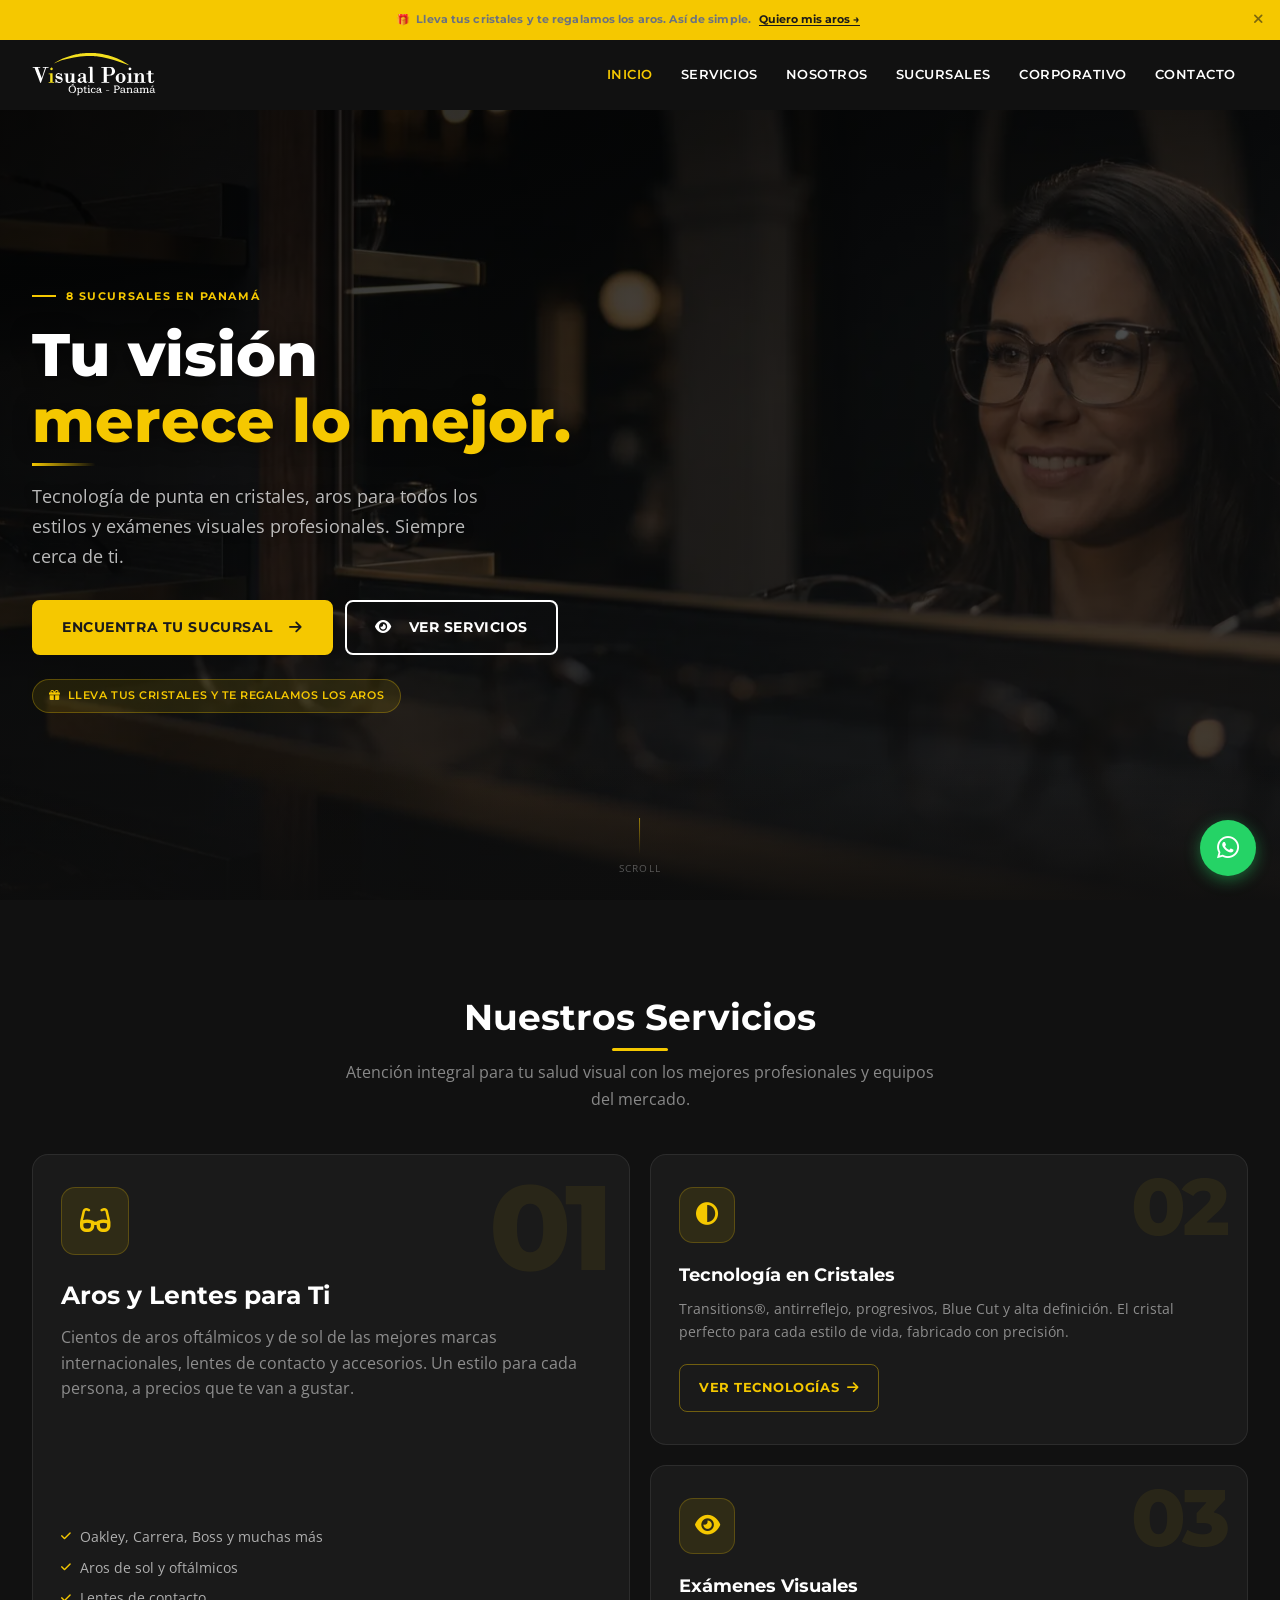
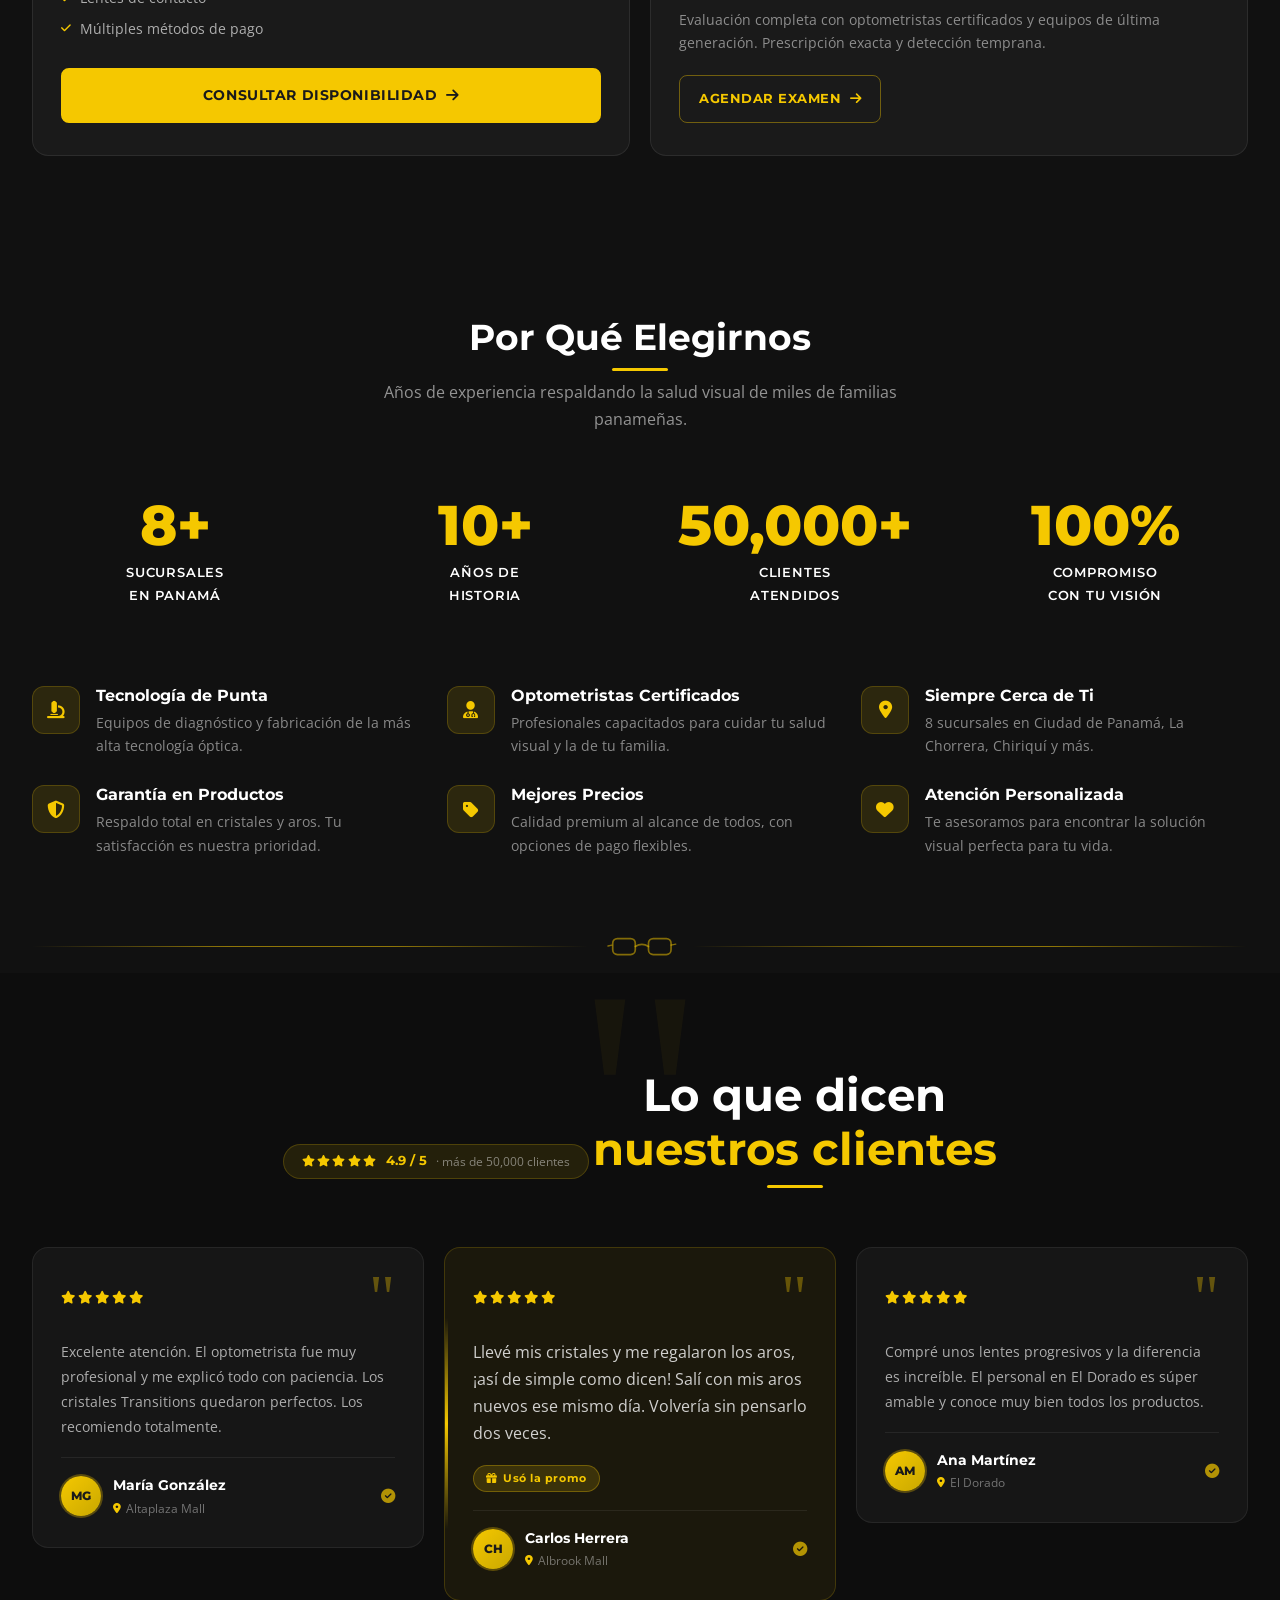
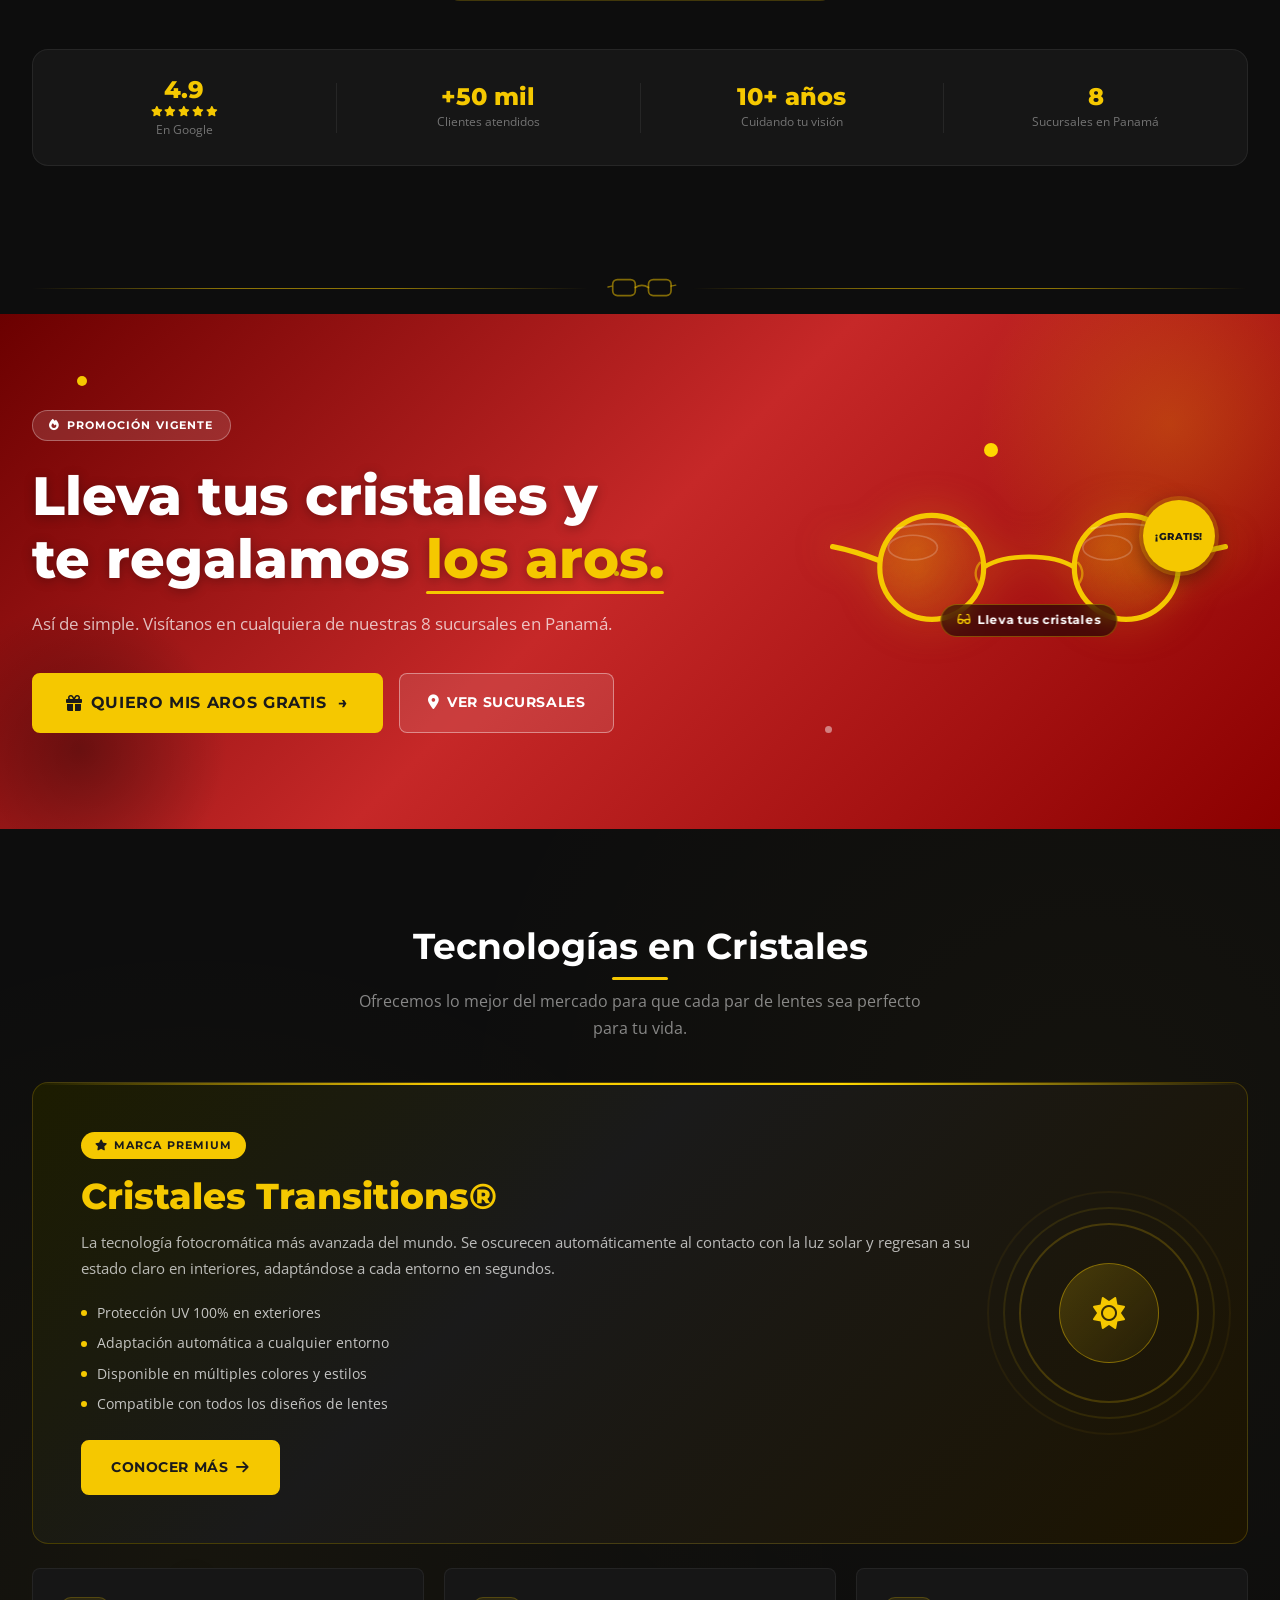
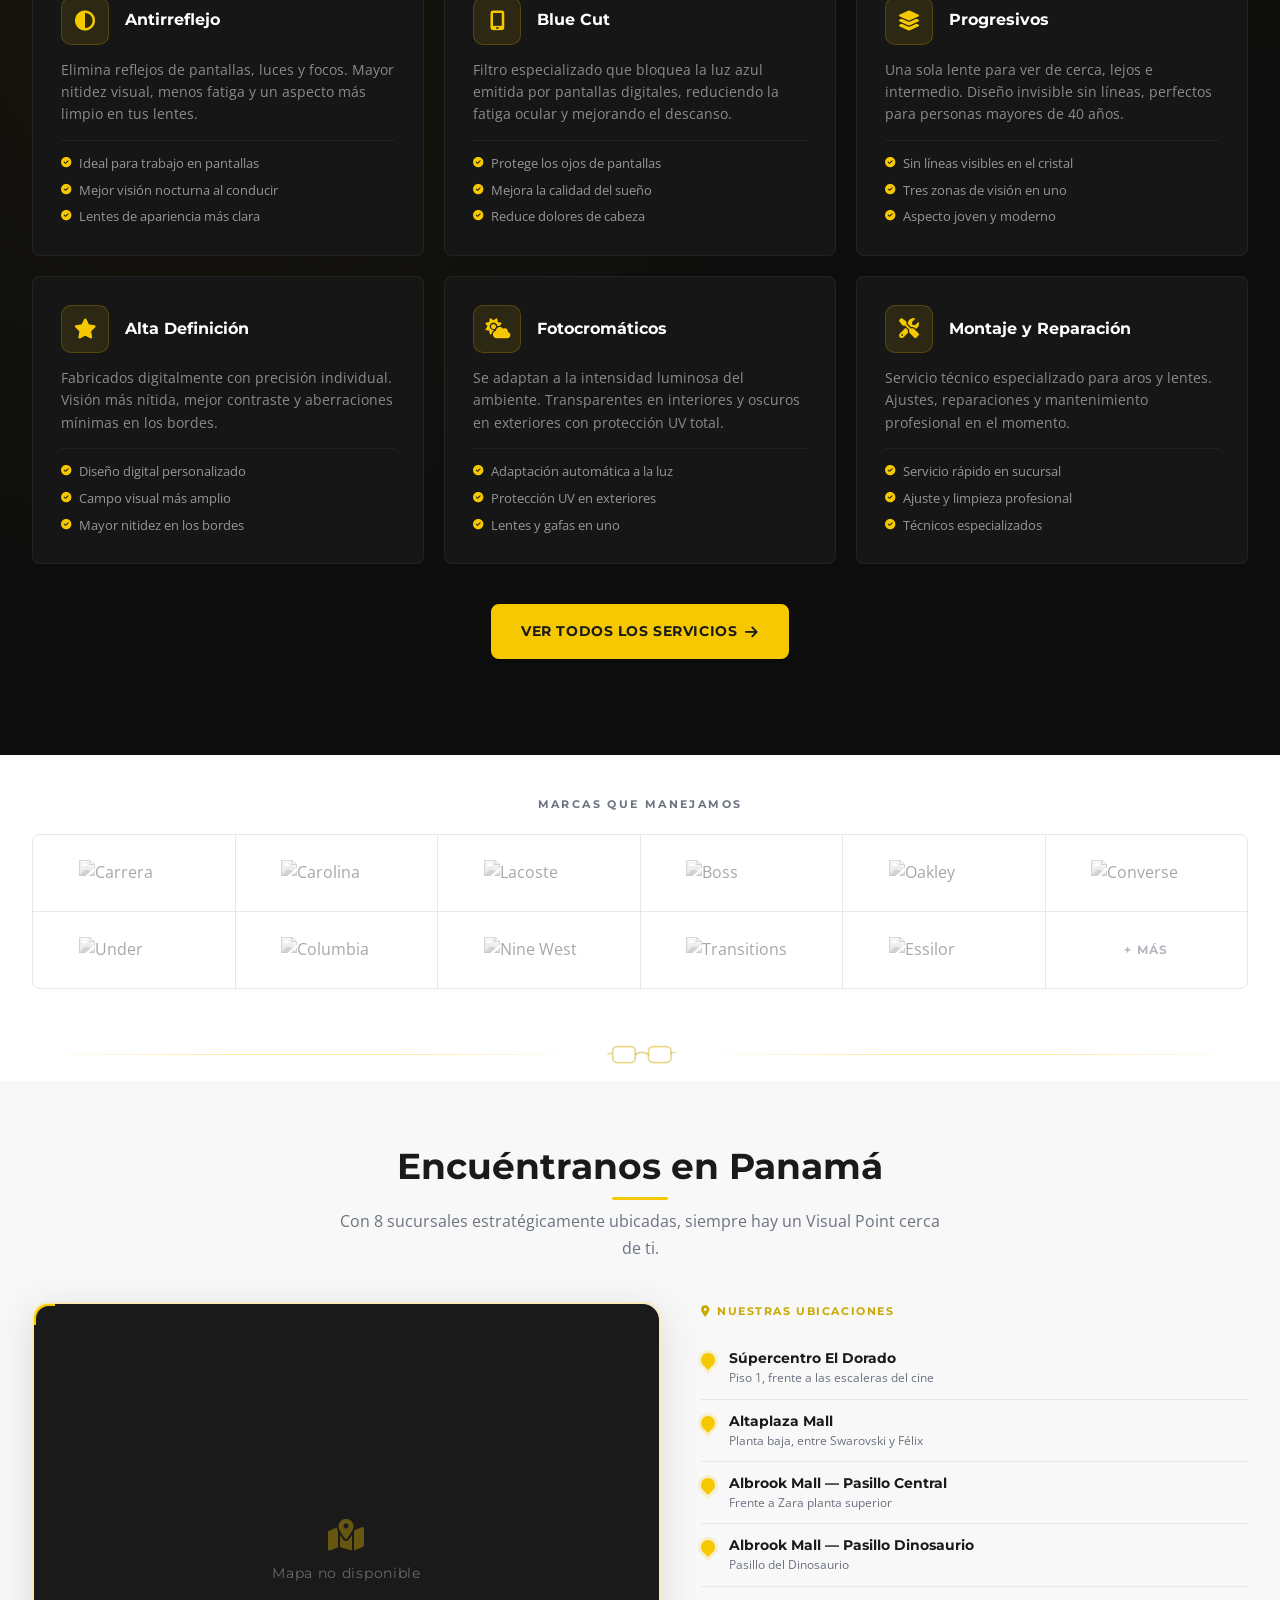
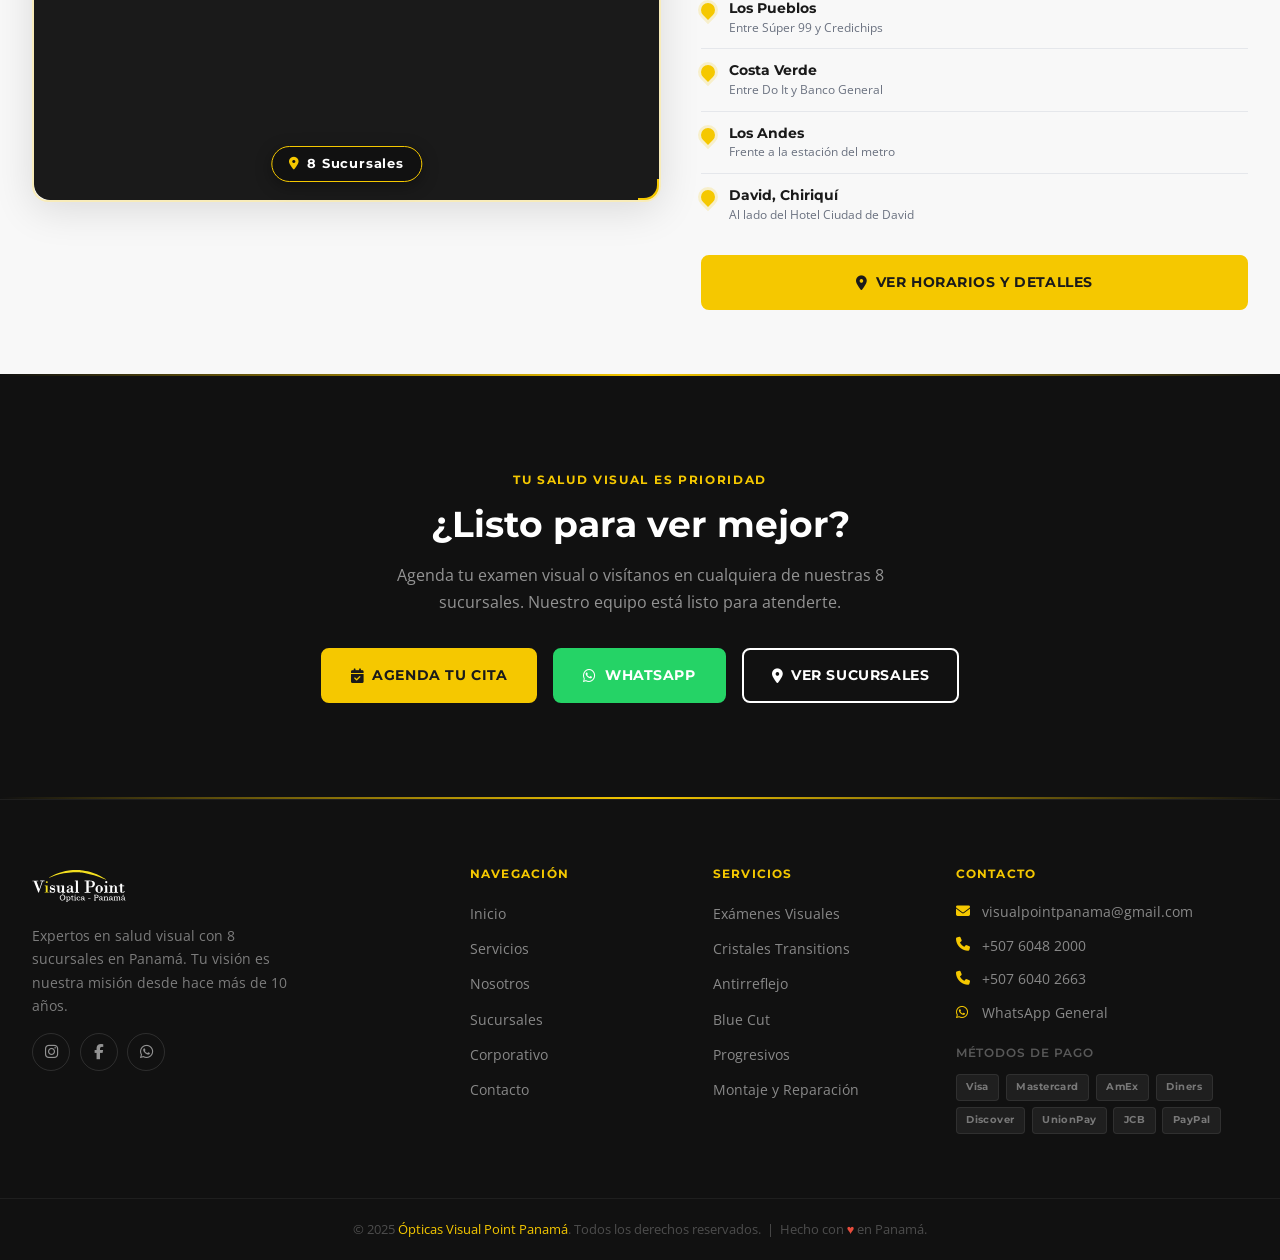
==== commit 573371f6: "Replace stock photos with self-hosted AI-generated brand photography Every photo on the site was gen" ====
--- a/index.html
+++ b/index.html
@@ -18,7 +18,7 @@
   <meta property="og:type" content="website">
   <meta property="og:title" content="Ópticas Visual Point Panamá | Expertos en Visión">
   <meta property="og:description" content="8 sucursales en Panamá. Exámenes visuales, cristales Transitions, aros para todos los estilos. Lleva tus cristales y te regalamos los aros.">
-  <meta property="og:image" content="https://images.unsplash.com/photo-1577803645773-f96470509666?w=1200&q=80&auto=format&fit=crop">
+  <meta property="og:image" content="https://visualpointopticas.com/images/hero/index-hero.webp">
   <meta property="og:url" content="https://visualpointopticas.com">
   <meta property="og:locale" content="es_PA">
   <link rel="canonical" href="https://visualpointopticas.com/">
@@ -153,10 +153,9 @@
     ================================================ -->
     <section class="hero" aria-label="Presentación principal">
 
-      <!-- Imagen de fondo Unsplash -->
       <img class="hero__bg-img"
-           src="https://images.unsplash.com/photo-1577803645773-f96470509666?w=1400&q=80&auto=format&fit=crop"
-           alt="Óptica Visual Point Panamá — cuida tu visión"
+           src="images/hero/index-hero.webp"
+           alt="Clienta sonriendo al probarse un aro en una óptica Visual Point"
            loading="eager"
            fetchpriority="high">
 
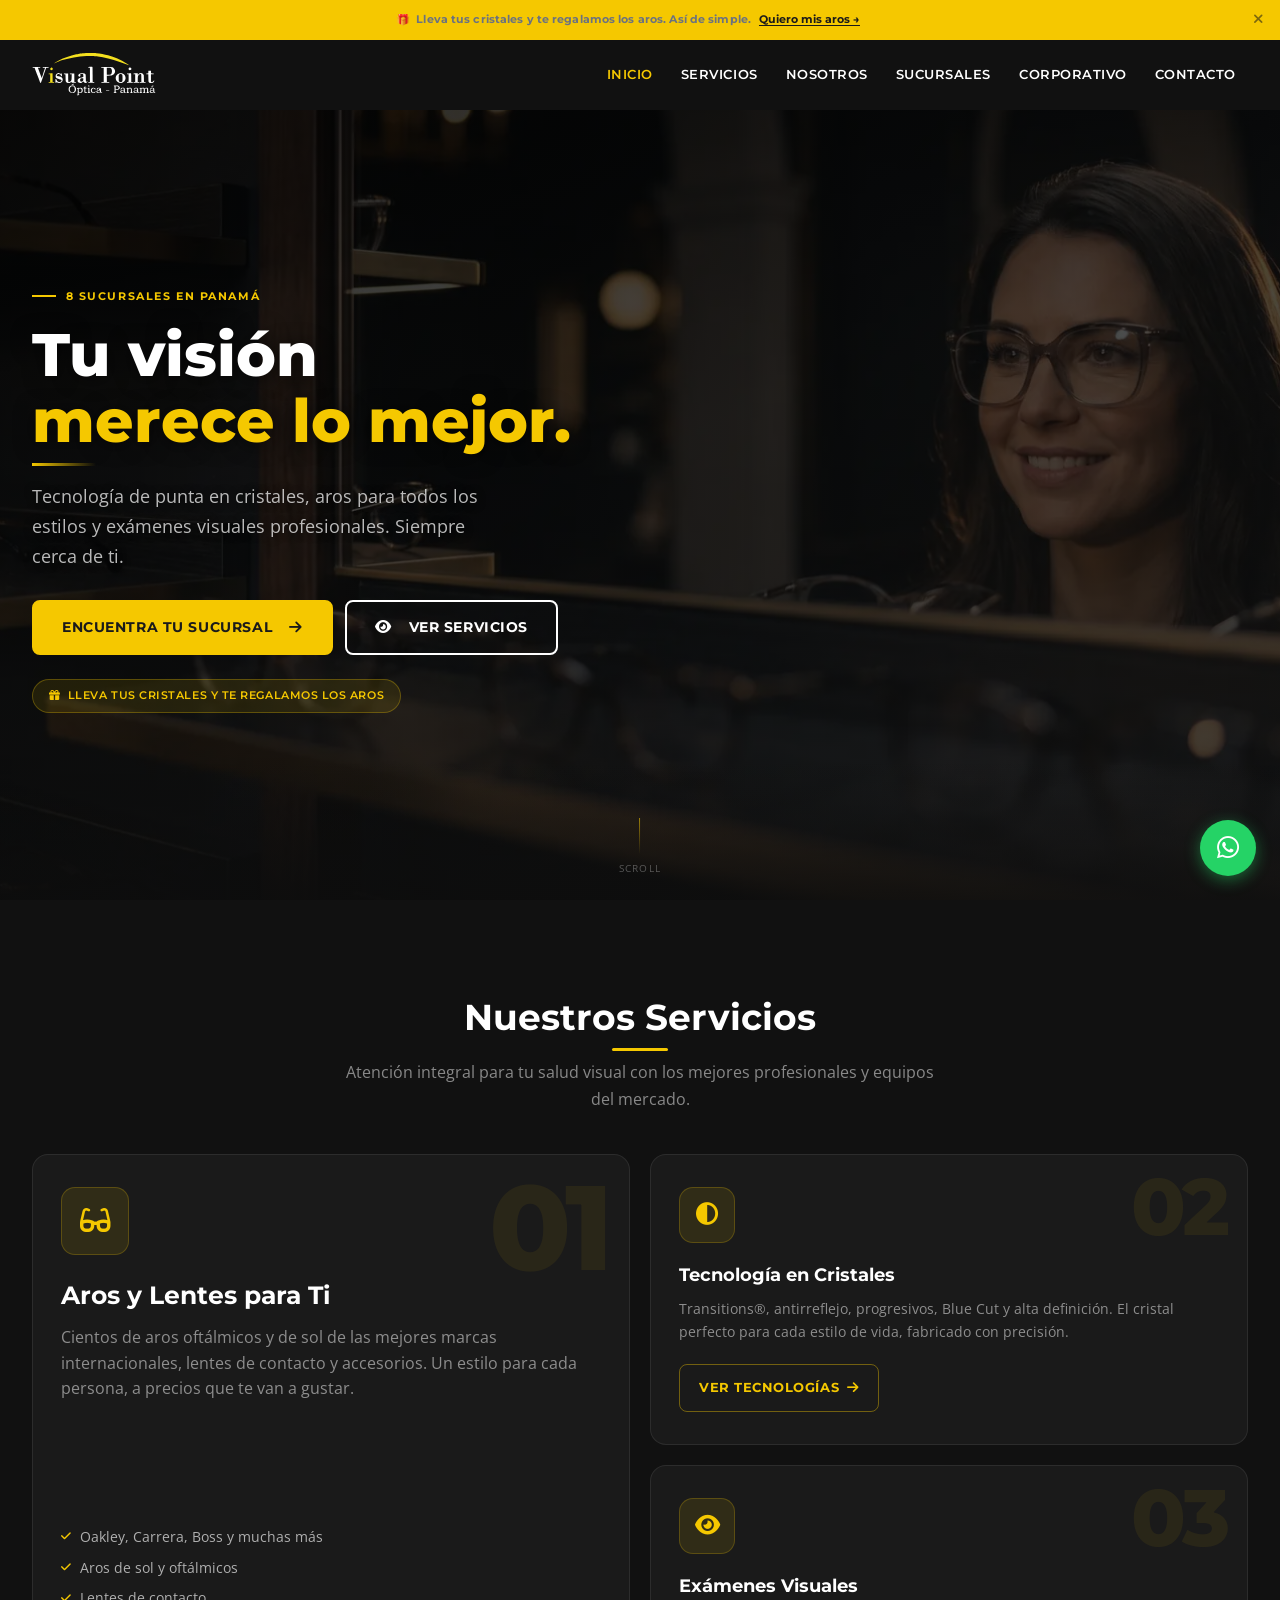
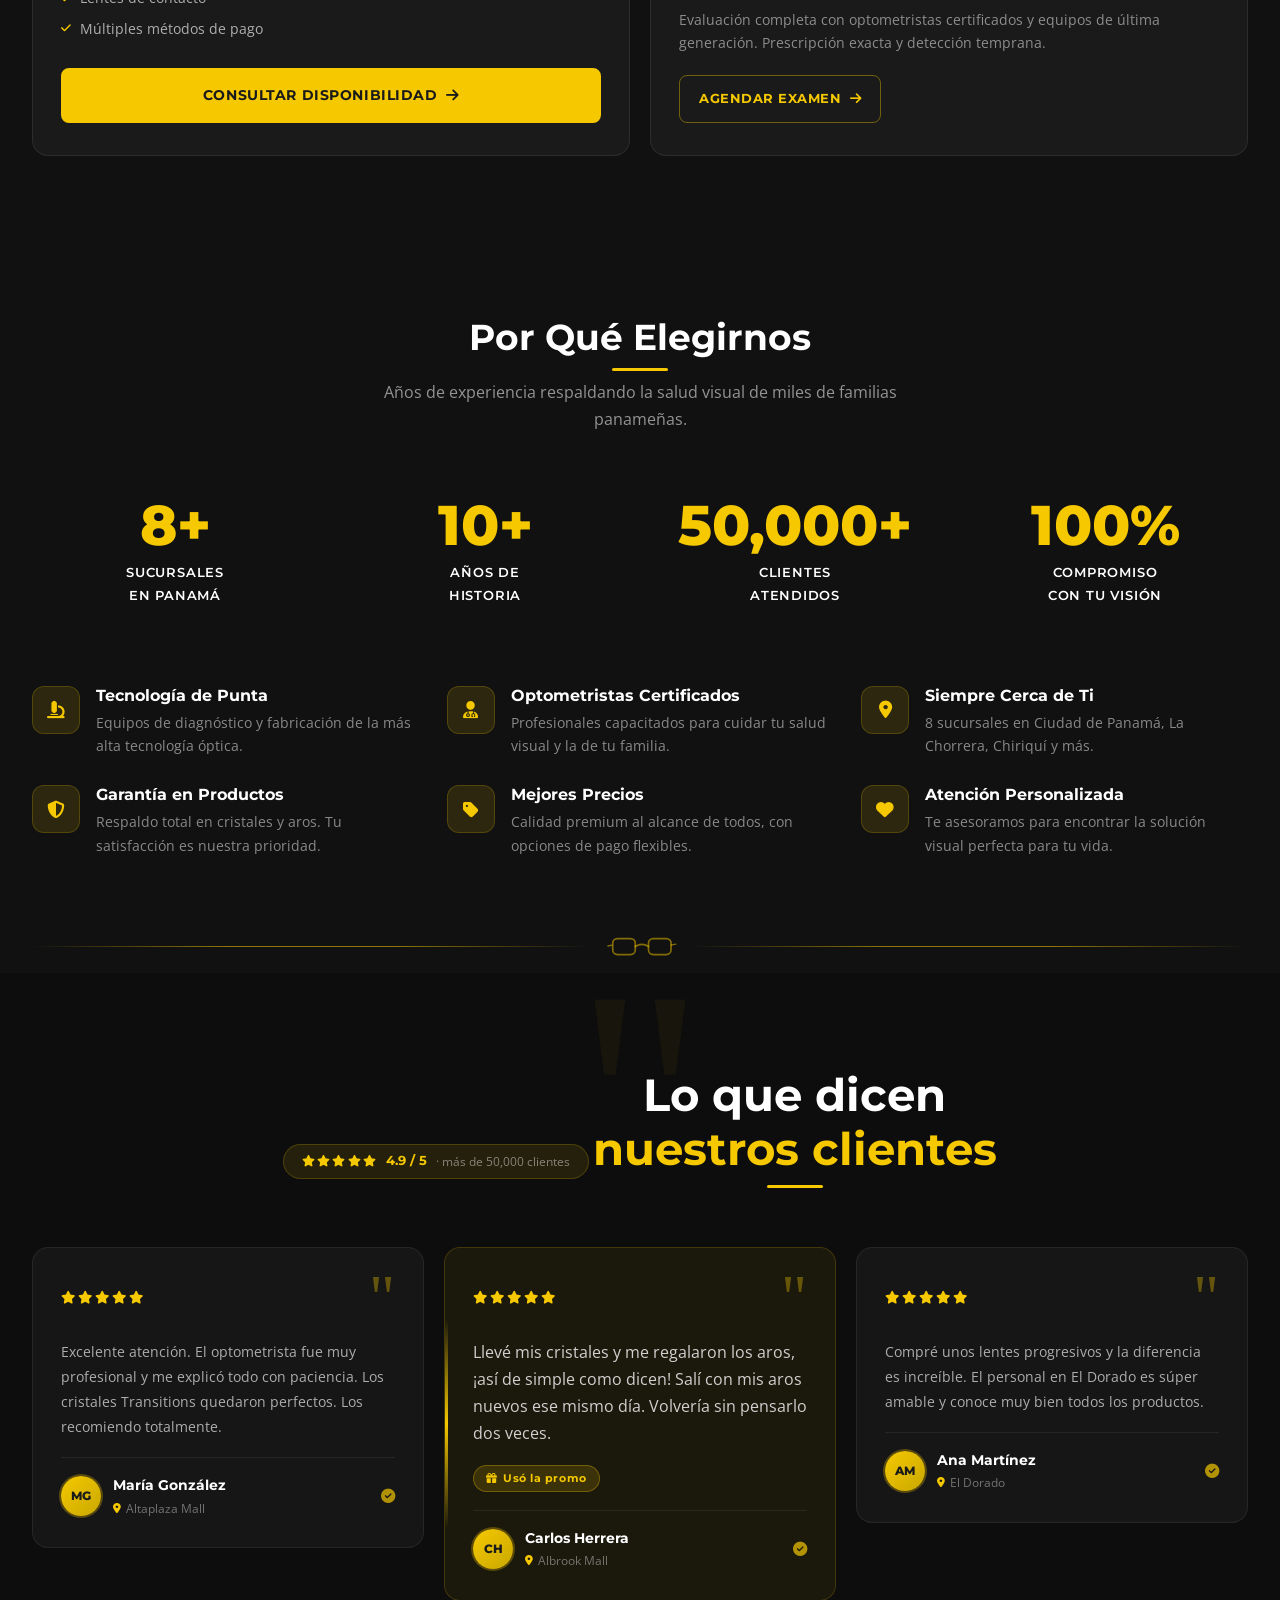
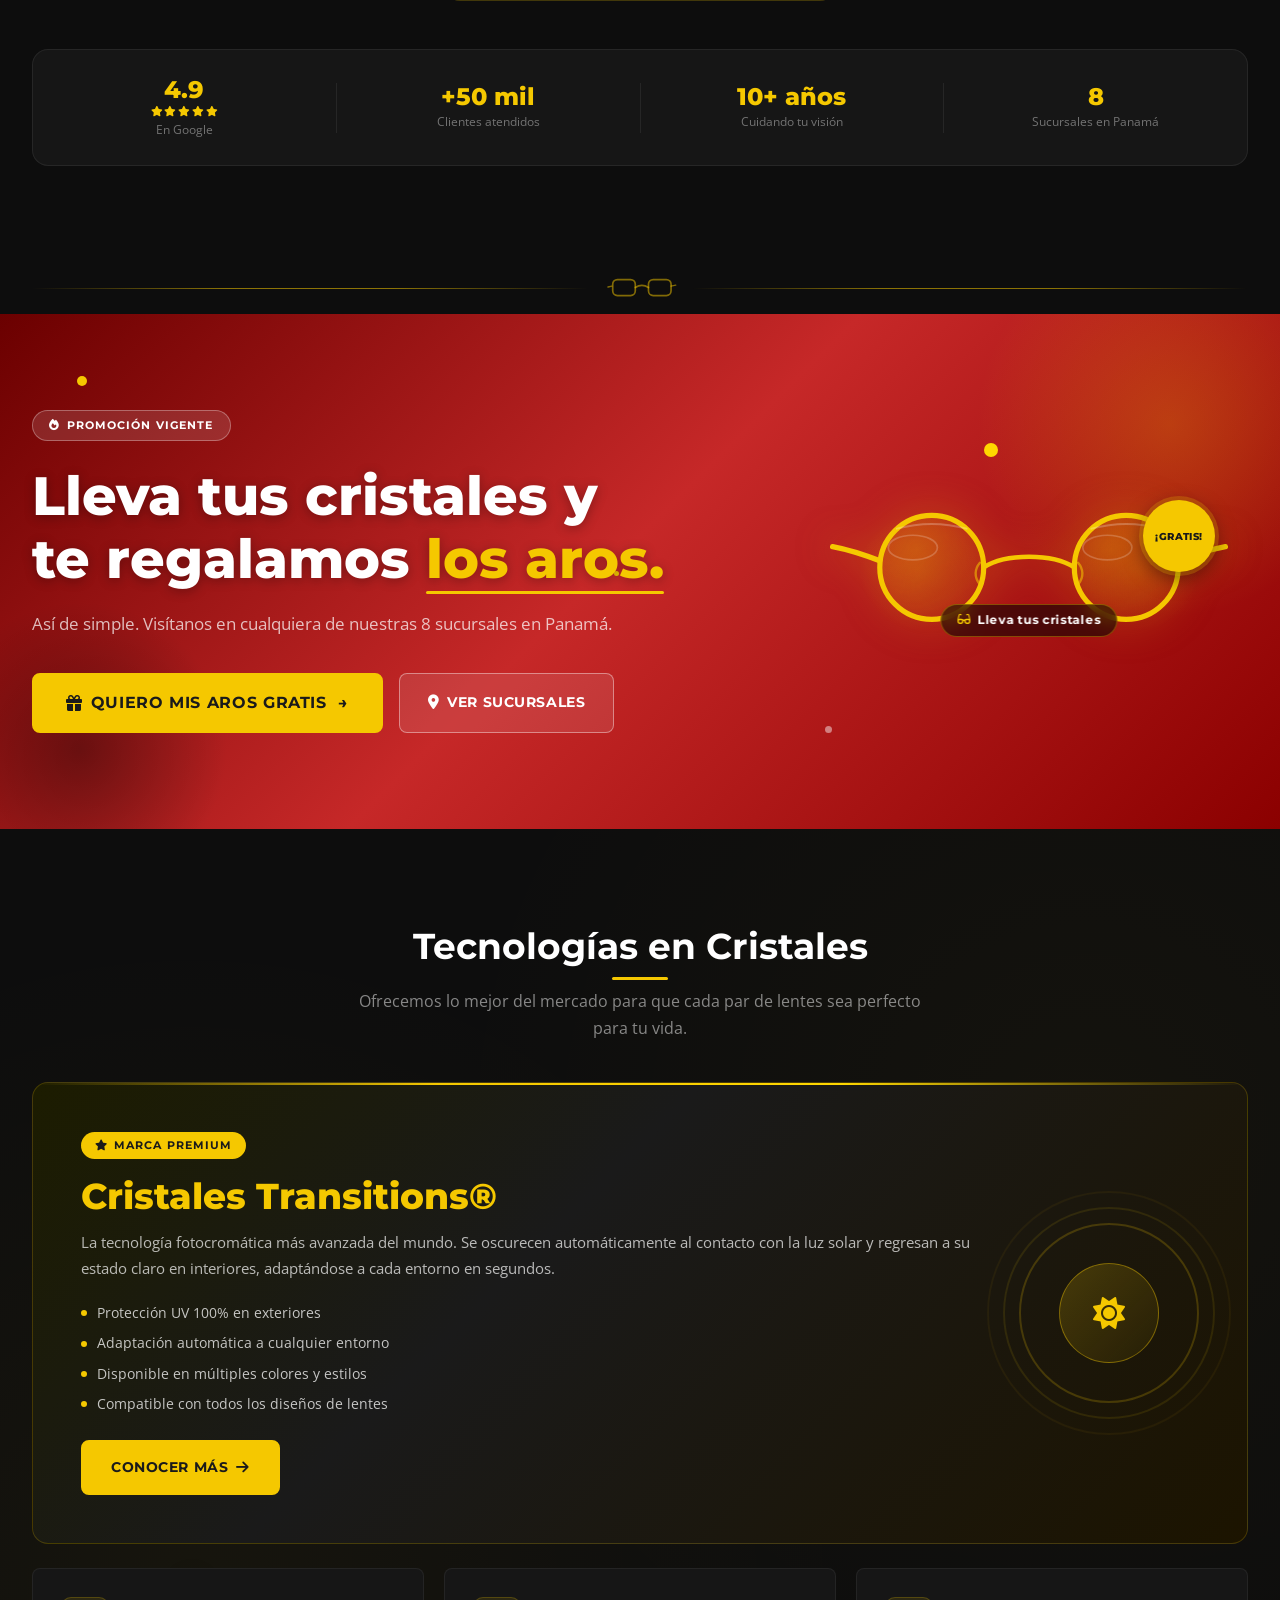
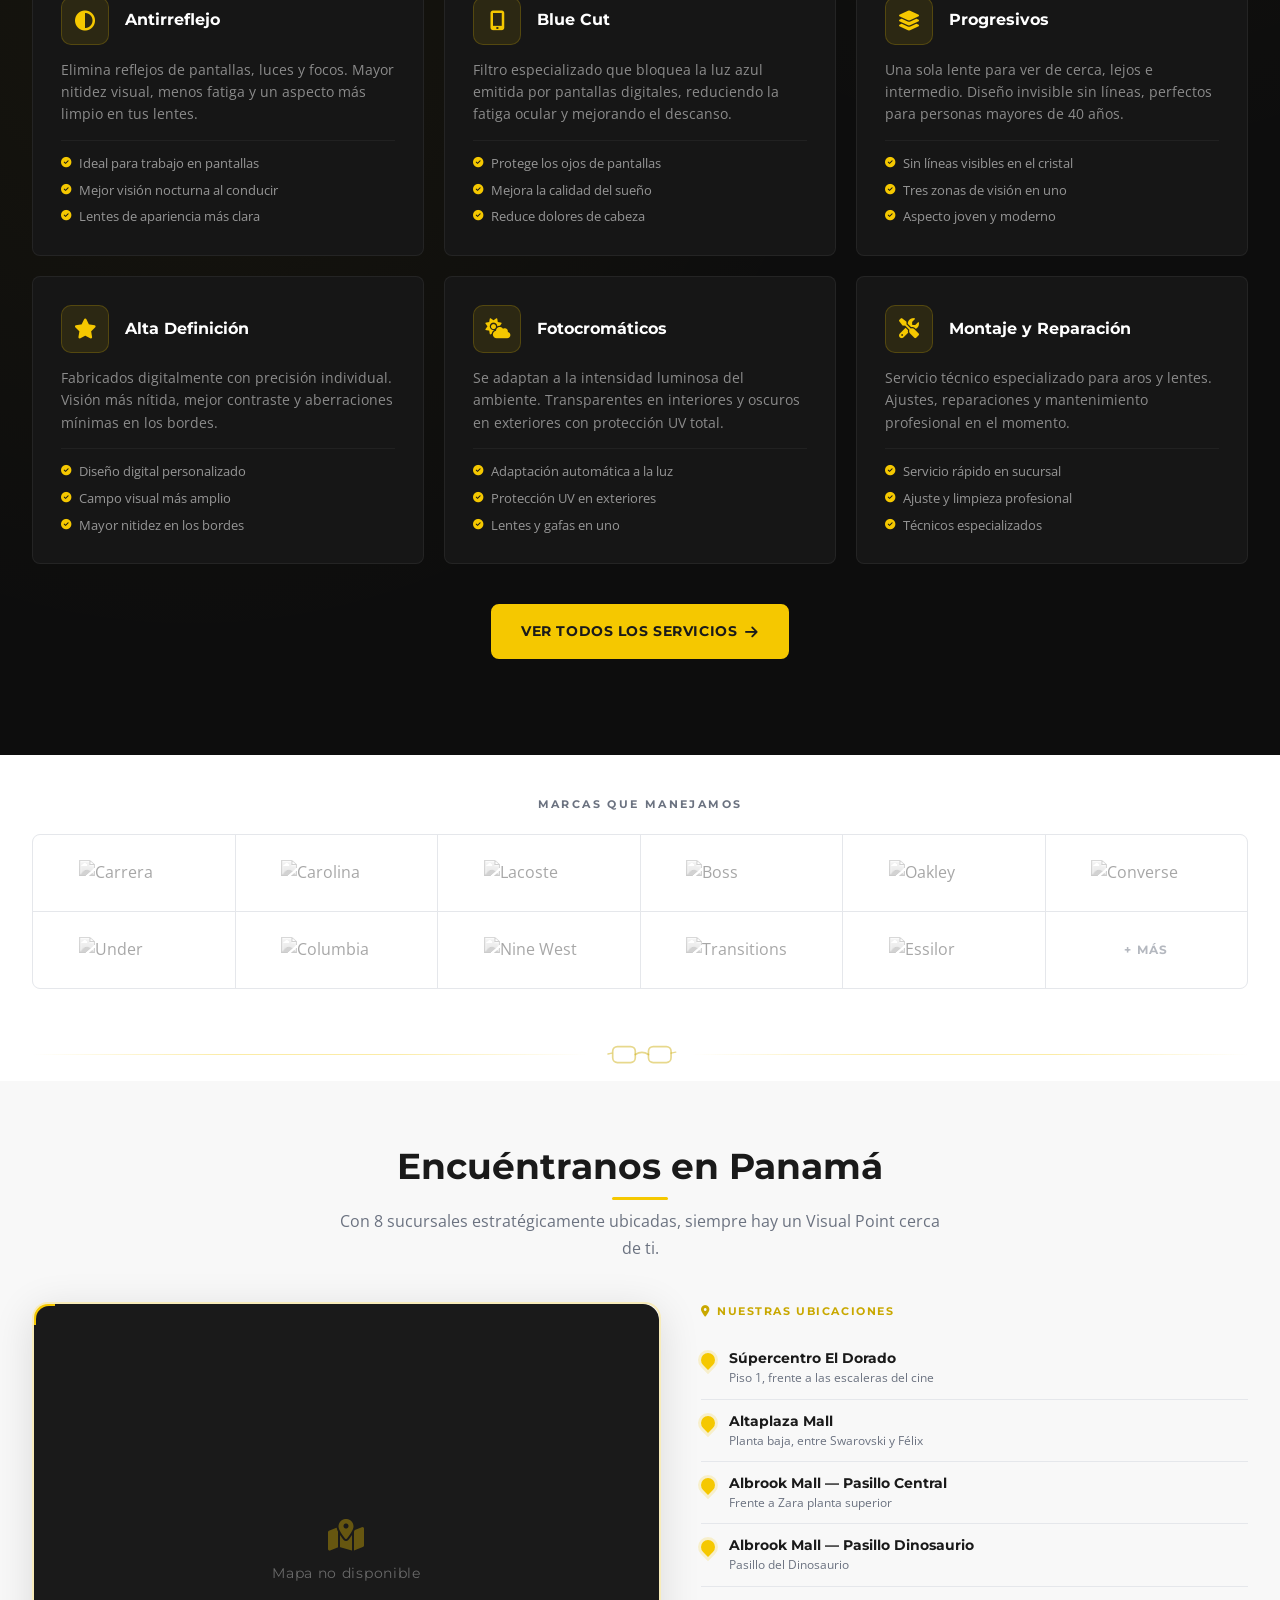
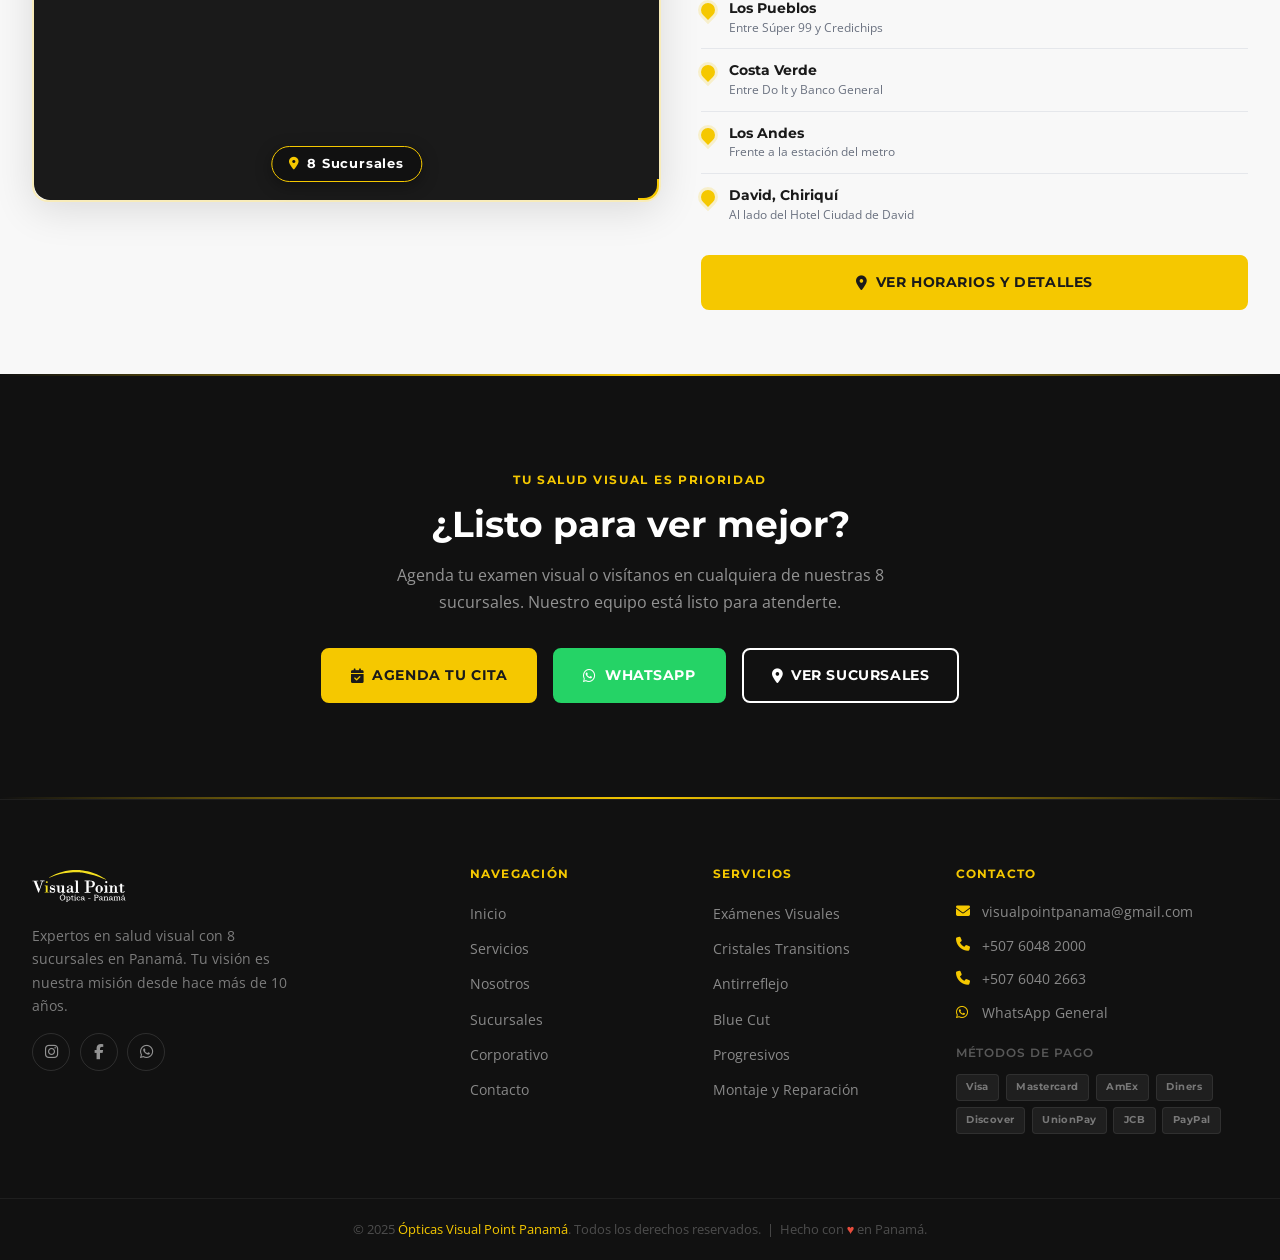
==== commit d4e9b177: "Drop external AOS library, add missing hero preload on index.html - Removed the unpkg.com AOS CSS/JS" ====
--- a/index.html
+++ b/index.html
@@ -49,11 +49,13 @@
   }
   </script>
 
+  <!-- Preload de la imagen hero para LCP rápido -->
+  <link rel="preload" as="image" href="images/hero/index-hero.webp" fetchpriority="high">
+
   <!-- Fuentes y CDNs -->
   <link rel="preconnect" href="https://fonts.googleapis.com">
   <link rel="preconnect" href="https://fonts.gstatic.com" crossorigin>
   <link href="https://fonts.googleapis.com/css2?family=Montserrat:wght@400;600;700;800&family=Open+Sans:wght@400;500;600&display=swap" rel="stylesheet">
-  <link rel="stylesheet" href="https://unpkg.com/aos@2.3.4/dist/aos.css">
 
   <!-- Estilos propios -->
   <link rel="stylesheet" href="css/styles.css">
@@ -99,7 +101,7 @@
     <p class="promo-bar__text">
       🎁&nbsp; Lleva tus cristales y te regalamos los aros. Así de simple.
     </p>
-    <a href="contacto.html" class="promo-bar__link">Quiero mis aros &rarr;</a>
+    <a href="contacto" class="promo-bar__link">Quiero mis aros &rarr;</a>
     <button class="promo-bar__close" id="promo-close" aria-label="Cerrar barra de promoción">
       <i class="fas fa-times"></i>
     </button>
@@ -111,7 +113,7 @@
   <header class="navbar" id="navbar" role="banner">
     <div class="container">
       <nav class="navbar__inner" aria-label="Navegación principal">
-        <a href="index.html" class="navbar__logo" aria-label="Visual Point Panamá — Inicio">
+        <a href="/" class="navbar__logo" aria-label="Visual Point Panamá — Inicio">
           <img src="images/logo/logo-lb-trp.svg"
                alt="Logo Ópticas Visual Point Panamá"
                width="150" height="52"
@@ -119,12 +121,12 @@
         </a>
 
         <ul class="navbar__links" role="list">
-          <li><a href="index.html" class="active">Inicio</a></li>
-          <li><a href="servicios.html">Servicios</a></li>
-          <li><a href="nosotros.html">Nosotros</a></li>
-          <li><a href="sucursales.html">Sucursales</a></li>
-          <li><a href="corporativo.html">Corporativo</a></li>
-          <li><a href="contacto.html">Contacto</a></li>
+          <li><a href="/" class="active">Inicio</a></li>
+          <li><a href="servicios">Servicios</a></li>
+          <li><a href="nosotros">Nosotros</a></li>
+          <li><a href="sucursales">Sucursales</a></li>
+          <li><a href="corporativo">Corporativo</a></li>
+          <li><a href="contacto">Contacto</a></li>
         </ul>
 
         <button class="navbar__hamburger"
@@ -137,12 +139,12 @@
     </div>
 
     <nav id="mobile-menu" class="navbar__mobile-menu" aria-label="Menú móvil">
-      <a href="index.html" class="active">Inicio</a>
-      <a href="servicios.html">Servicios</a>
-      <a href="nosotros.html">Nosotros</a>
-      <a href="sucursales.html">Sucursales</a>
-      <a href="corporativo.html">Corporativo</a>
-      <a href="contacto.html">Contacto</a>
+      <a href="/" class="active">Inicio</a>
+      <a href="servicios">Servicios</a>
+      <a href="nosotros">Nosotros</a>
+      <a href="sucursales">Sucursales</a>
+      <a href="corporativo">Corporativo</a>
+      <a href="contacto">Contacto</a>
     </nav>
   </header>
 
@@ -180,10 +182,10 @@
           </p>
 
           <div class="hero__actions" data-aos="fade-up" data-aos-delay="300">
-            <a href="sucursales.html" class="btn btn--primary">
+            <a href="sucursales" class="btn btn--primary">
               Encuentra tu sucursal &nbsp;<i class="fas fa-arrow-right"></i>
             </a>
-            <a href="servicios.html" class="btn btn--secondary">
+            <a href="servicios" class="btn btn--secondary">
               <i class="fas fa-eye"></i>&nbsp; Ver servicios
             </a>
           </div>
@@ -257,7 +259,7 @@
                 Transitions®, antirreflejo, progresivos, Blue Cut y alta definición.
                 El cristal perfecto para cada estilo de vida, fabricado con precisión.
               </p>
-              <a href="servicios.html#tecnologias" class="btn btn--outline-gold">
+              <a href="servicios#tecnologias" class="btn btn--outline-gold">
                 Ver tecnologías <i class="fas fa-arrow-right"></i>
               </a>
             </article>
@@ -273,7 +275,7 @@
                 Evaluación completa con optometristas certificados y equipos de última generación.
                 Prescripción exacta y detección temprana.
               </p>
-              <a href="servicios.html#examenes" class="btn btn--outline-gold">
+              <a href="servicios#examenes" class="btn btn--outline-gold">
                 Agendar examen <i class="fas fa-arrow-right"></i>
               </a>
             </article>
@@ -593,7 +595,7 @@
                  class="btn btn--primary promo-cta">
                 <i class="fas fa-gift"></i> Quiero mis aros gratis &nbsp;&rarr;
               </a>
-              <a href="sucursales.html" class="btn btn--secondary">
+              <a href="sucursales" class="btn btn--secondary">
                 <i class="fas fa-map-marker-alt"></i> Ver sucursales
               </a>
             </div>
@@ -722,7 +724,7 @@
                 <li class="tech-benefit-item">Disponible en múltiples colores y estilos</li>
                 <li class="tech-benefit-item">Compatible con todos los diseños de lentes</li>
               </ul>
-              <a href="servicios.html#transitions" class="btn btn--primary">
+              <a href="servicios#transitions" class="btn btn--primary">
                 Conocer más <i class="fas fa-arrow-right"></i>
               </a>
             </div>
@@ -847,7 +849,7 @@
         </div>
 
         <div style="text-align:center;margin-top:2.5rem;" data-aos="fade-up">
-          <a href="servicios.html" class="btn btn--primary">
+          <a href="servicios" class="btn btn--primary">
             Ver todos los servicios <i class="fas fa-arrow-right"></i>
           </a>
         </div>
@@ -1035,7 +1037,7 @@
               </div>
             </div>
 
-            <a href="sucursales.html" class="btn btn--primary" style="width:100%;margin-top:1.25rem;justify-content:center;">
+            <a href="sucursales" class="btn btn--primary" style="width:100%;margin-top:1.25rem;justify-content:center;">
               <i class="fas fa-map-marker-alt"></i> Ver horarios y detalles
             </a>
           </div>
@@ -1059,7 +1061,7 @@
             Nuestro equipo está listo para atenderte.
           </p>
           <div class="btn-group">
-            <a href="contacto.html" class="btn btn--primary">
+            <a href="contacto" class="btn btn--primary">
               <i class="fas fa-calendar-check"></i> Agenda tu cita
             </a>
             <a href="https://wa.me/50760482000?text=Hola,%20me%20interesa%20información%20sobre%20sus%20servicios"
@@ -1067,7 +1069,7 @@
                class="btn btn--whatsapp">
               <i class="fab fa-whatsapp"></i> WhatsApp
             </a>
-            <a href="sucursales.html" class="btn btn--secondary">
+            <a href="sucursales" class="btn btn--secondary">
               <i class="fas fa-map-marker-alt"></i> Ver sucursales
             </a>
           </div>
@@ -1086,7 +1088,7 @@
 
         <!-- Marca -->
         <div class="footer__brand">
-          <a href="index.html" aria-label="Visual Point Panamá — Inicio">
+          <a href="/" aria-label="Visual Point Panamá — Inicio">
             <img src="images/logo/logo-lb-trp.svg"
                  alt="Logo Ópticas Visual Point Panamá" width="140" height="49"
                  style="object-fit:contain;">
@@ -1113,12 +1115,12 @@
         <div>
           <p class="footer__col-title">Navegación</p>
           <ul class="footer__links" role="list">
-            <li><a href="index.html">Inicio</a></li>
-            <li><a href="servicios.html">Servicios</a></li>
-            <li><a href="nosotros.html">Nosotros</a></li>
-            <li><a href="sucursales.html">Sucursales</a></li>
-            <li><a href="corporativo.html">Corporativo</a></li>
-            <li><a href="contacto.html">Contacto</a></li>
+            <li><a href="/">Inicio</a></li>
+            <li><a href="servicios">Servicios</a></li>
+            <li><a href="nosotros">Nosotros</a></li>
+            <li><a href="sucursales">Sucursales</a></li>
+            <li><a href="corporativo">Corporativo</a></li>
+            <li><a href="contacto">Contacto</a></li>
           </ul>
         </div>
 
@@ -1126,12 +1128,12 @@
         <div>
           <p class="footer__col-title">Servicios</p>
           <ul class="footer__links" role="list">
-            <li><a href="servicios.html#examenes">Exámenes Visuales</a></li>
-            <li><a href="servicios.html#transitions">Cristales Transitions</a></li>
-            <li><a href="servicios.html#tecnologias">Antirreflejo</a></li>
-            <li><a href="servicios.html#tecnologias">Blue Cut</a></li>
-            <li><a href="servicios.html#tecnologias">Progresivos</a></li>
-            <li><a href="servicios.html#montaje">Montaje y Reparación</a></li>
+            <li><a href="servicios#examenes">Exámenes Visuales</a></li>
+            <li><a href="servicios#transitions">Cristales Transitions</a></li>
+            <li><a href="servicios#tecnologias">Antirreflejo</a></li>
+            <li><a href="servicios#tecnologias">Blue Cut</a></li>
+            <li><a href="servicios#tecnologias">Progresivos</a></li>
+            <li><a href="servicios#montaje">Montaje y Reparación</a></li>
           </ul>
         </div>
 
@@ -1193,7 +1195,6 @@
   </a>
 
   <!-- Scripts -->
-  <script src="https://unpkg.com/aos@2.3.4/dist/aos.js"></script>
   <script src="js/menu.js"></script>
   <script src="js/main.js"></script>
 
--- a/css/animations.css
+++ b/css/animations.css
@@ -45,26 +45,30 @@
   opacity: 1;
 }
 
-/* Slide left */
-[data-aos="slide-left"] {
+/* Slide left / Fade right — entra desde la izquierda */
+[data-aos="slide-left"],
+[data-aos="fade-right"] {
   transform: translateX(-40px);
   opacity: 0;
   transition: transform 0.65s cubic-bezier(0.25, 0.46, 0.45, 0.94),
               opacity 0.65s ease;
 }
-[data-aos="slide-left"].aos-animate {
+[data-aos="slide-left"].aos-animate,
+[data-aos="fade-right"].aos-animate {
   transform: translateX(0);
   opacity: 1;
 }
 
-/* Slide right */
-[data-aos="slide-right"] {
+/* Slide right / Fade left — entra desde la derecha */
+[data-aos="slide-right"],
+[data-aos="fade-left"] {
   transform: translateX(40px);
   opacity: 0;
   transition: transform 0.65s cubic-bezier(0.25, 0.46, 0.45, 0.94),
               opacity 0.65s ease;
 }
-[data-aos="slide-right"].aos-animate {
+[data-aos="slide-right"].aos-animate,
+[data-aos="fade-left"].aos-animate {
   transform: translateX(0);
   opacity: 1;
 }
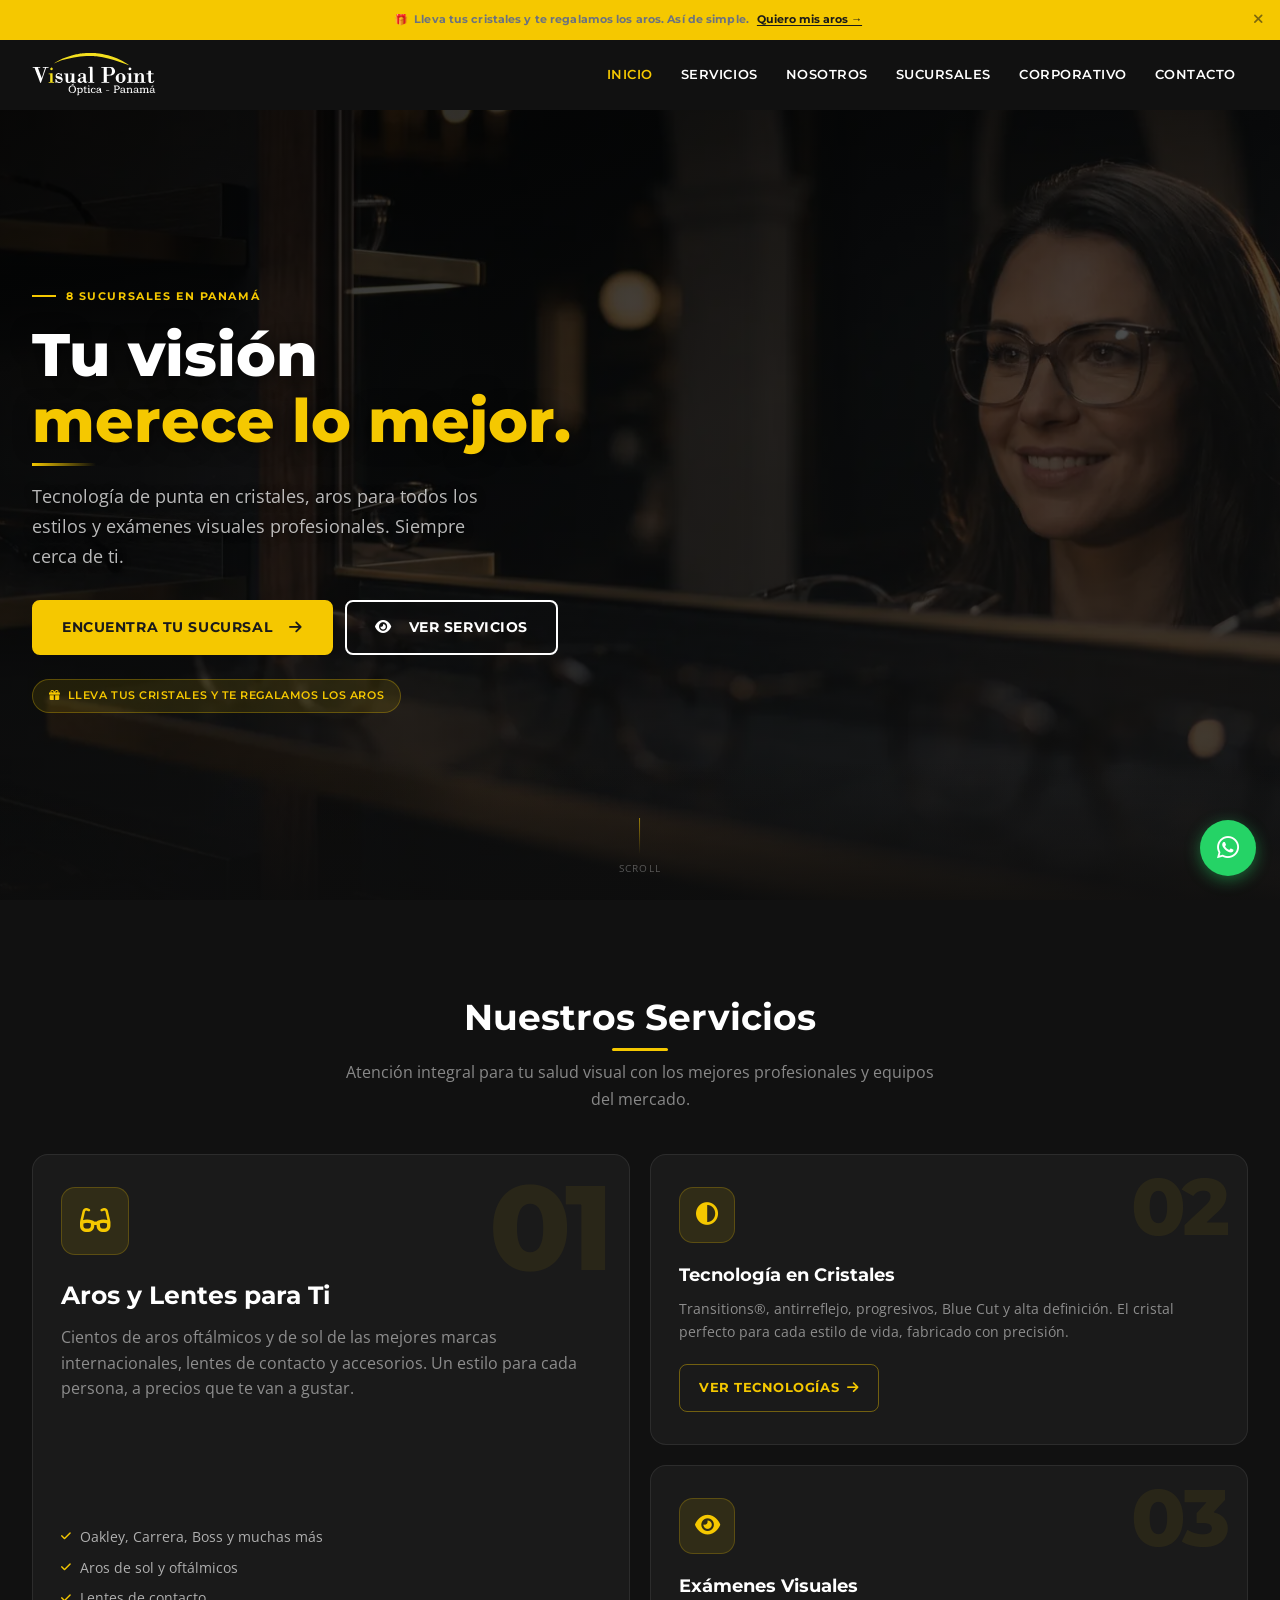
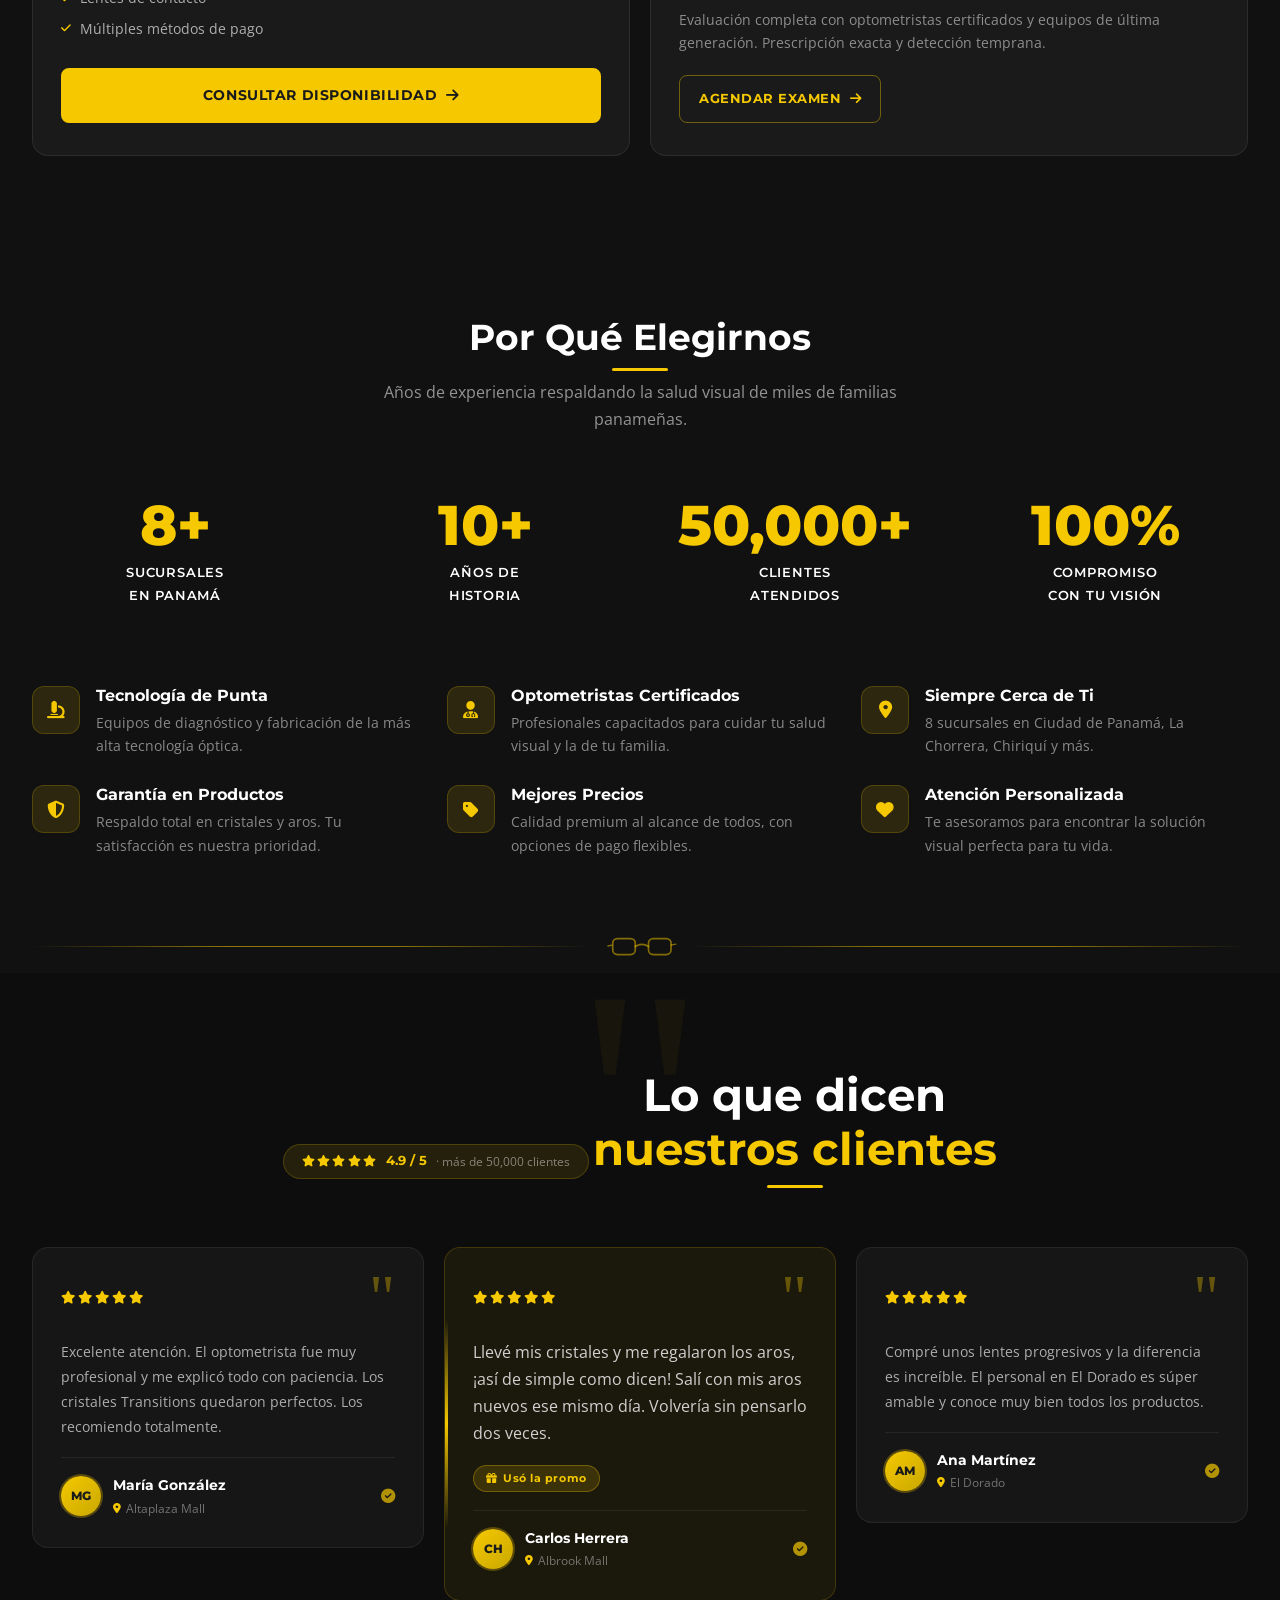
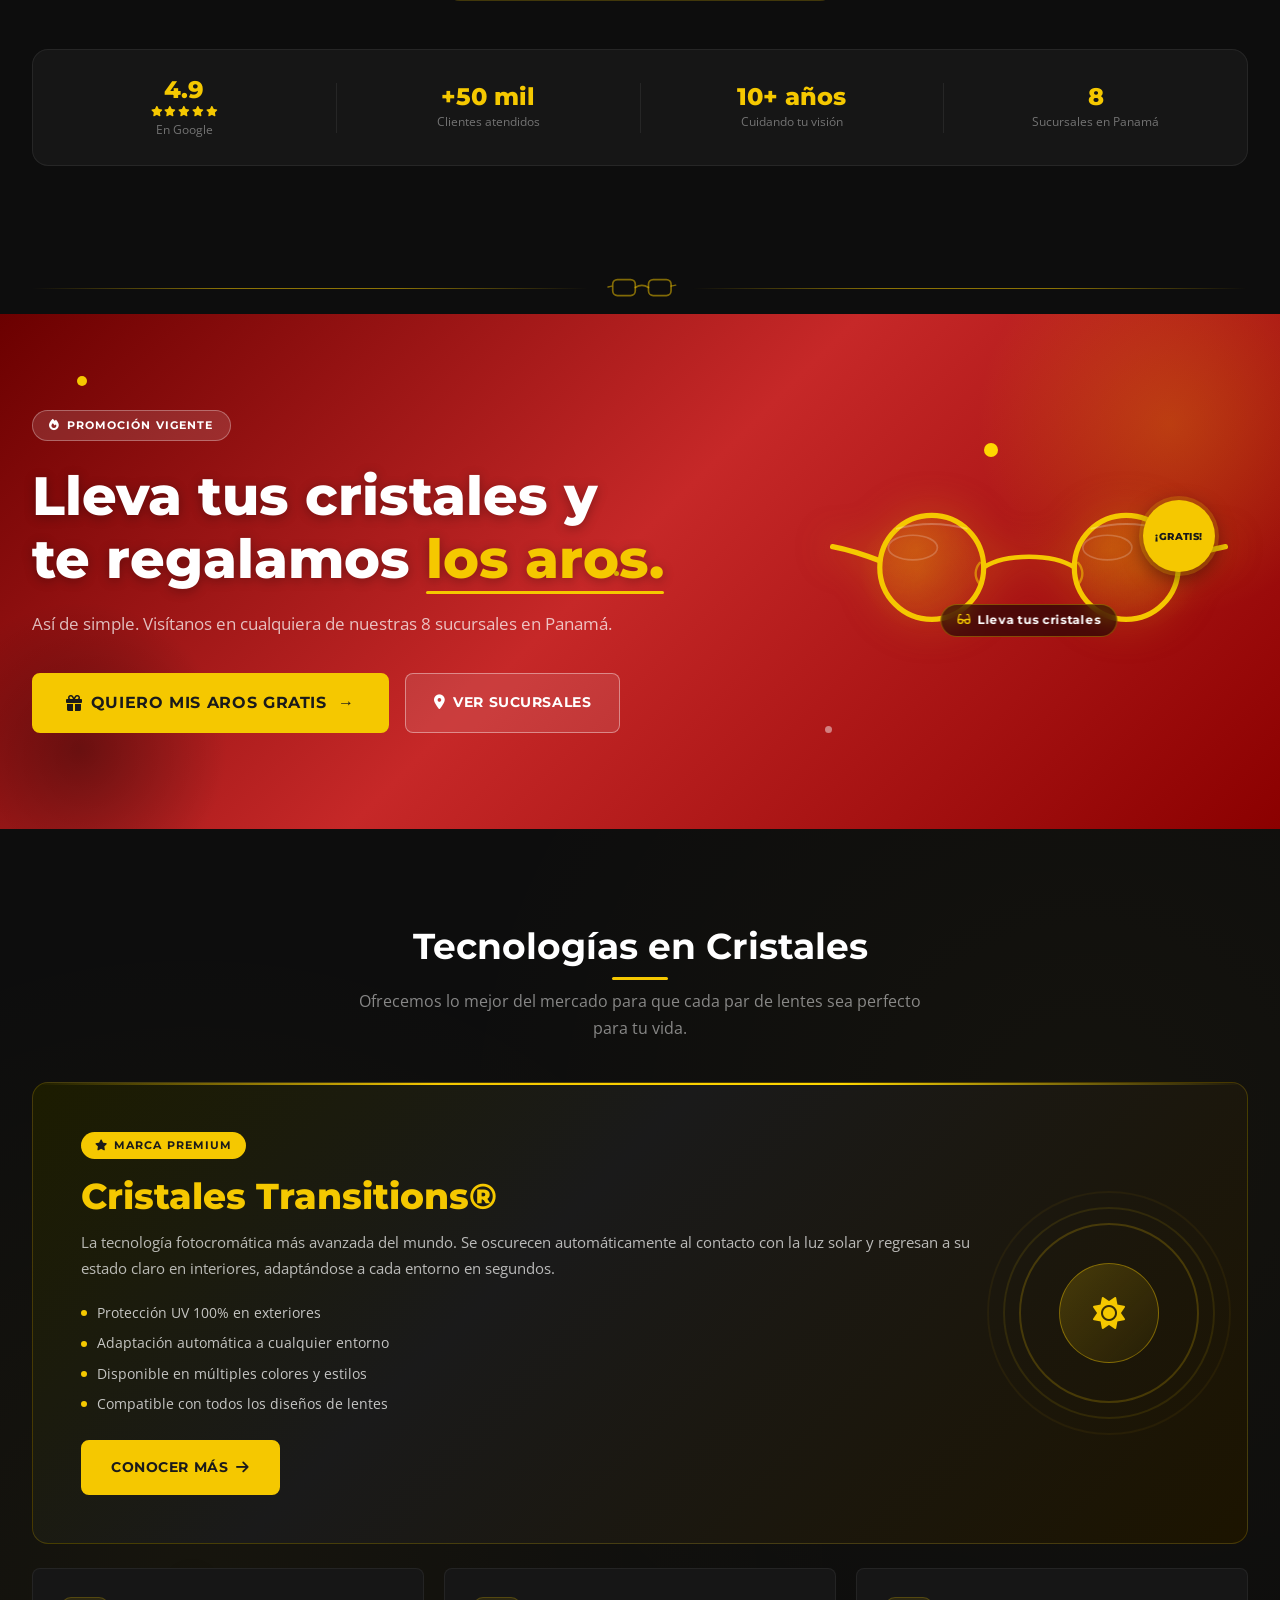
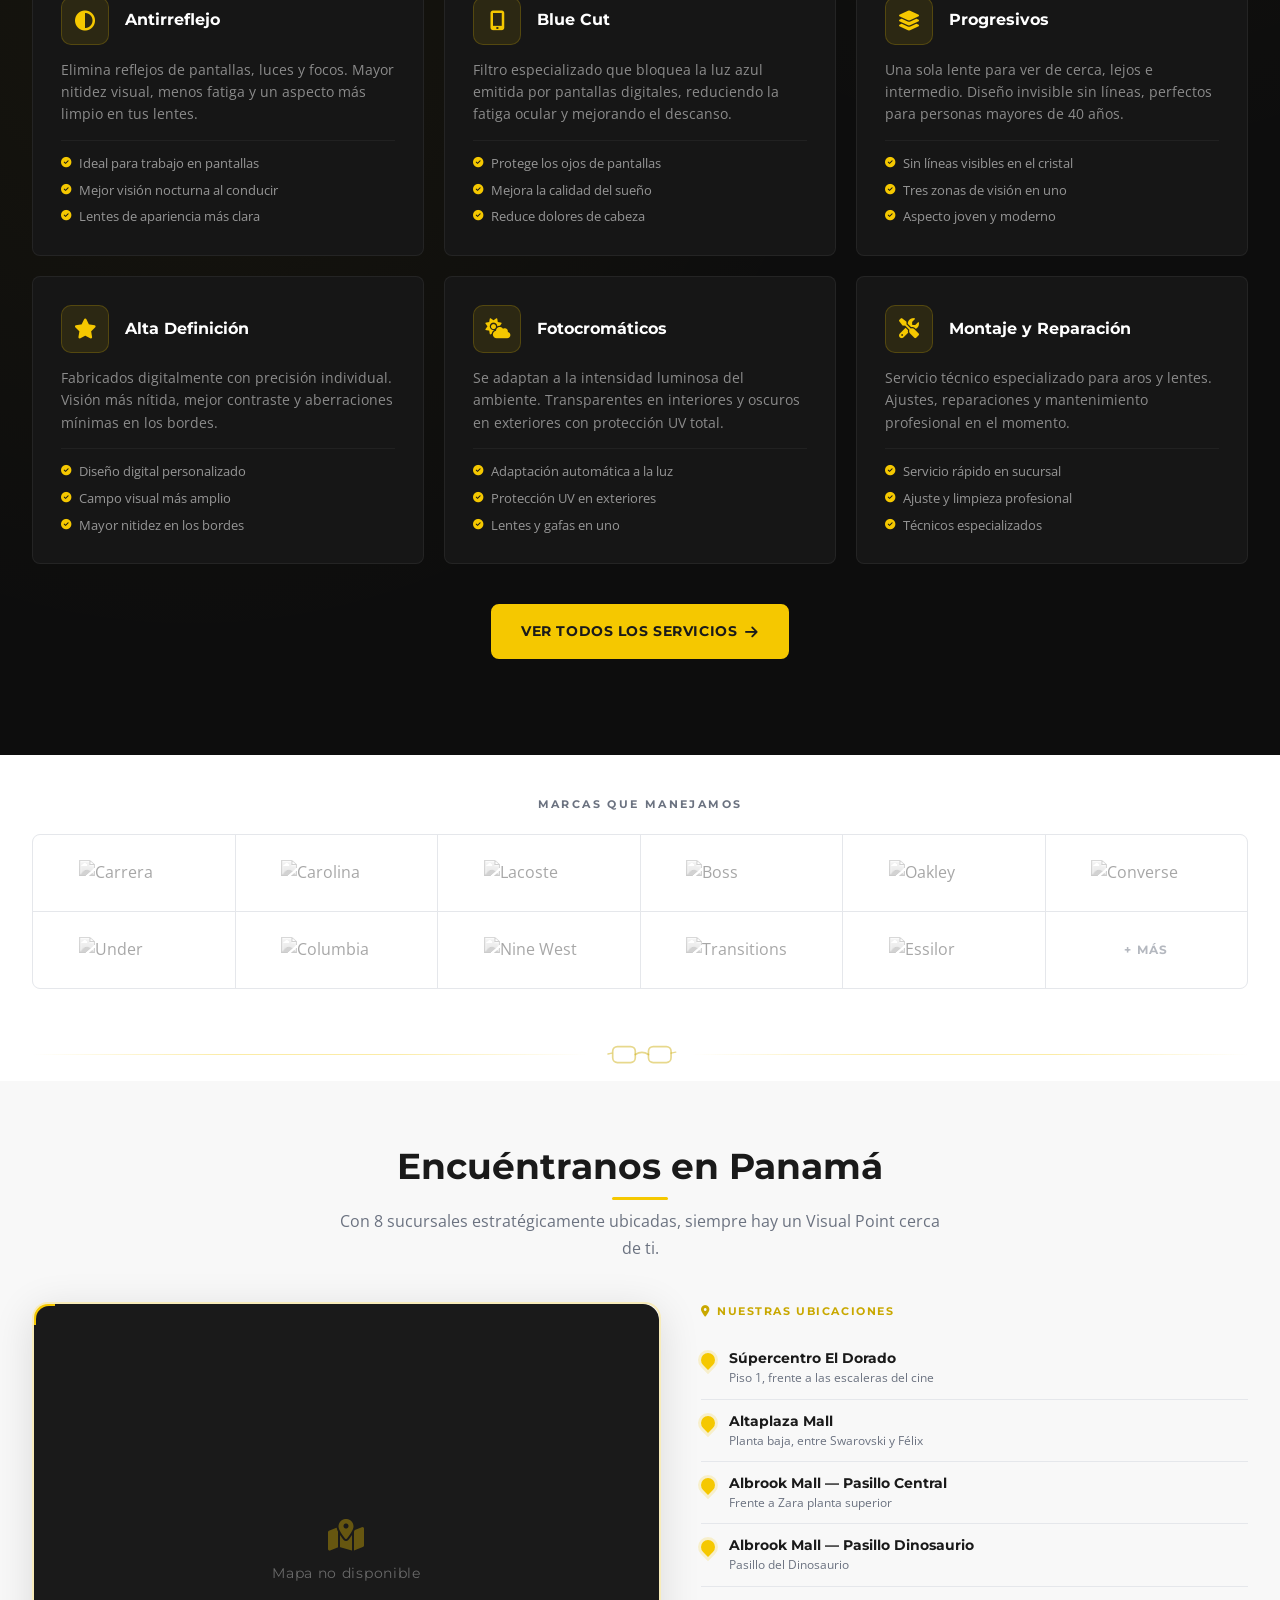
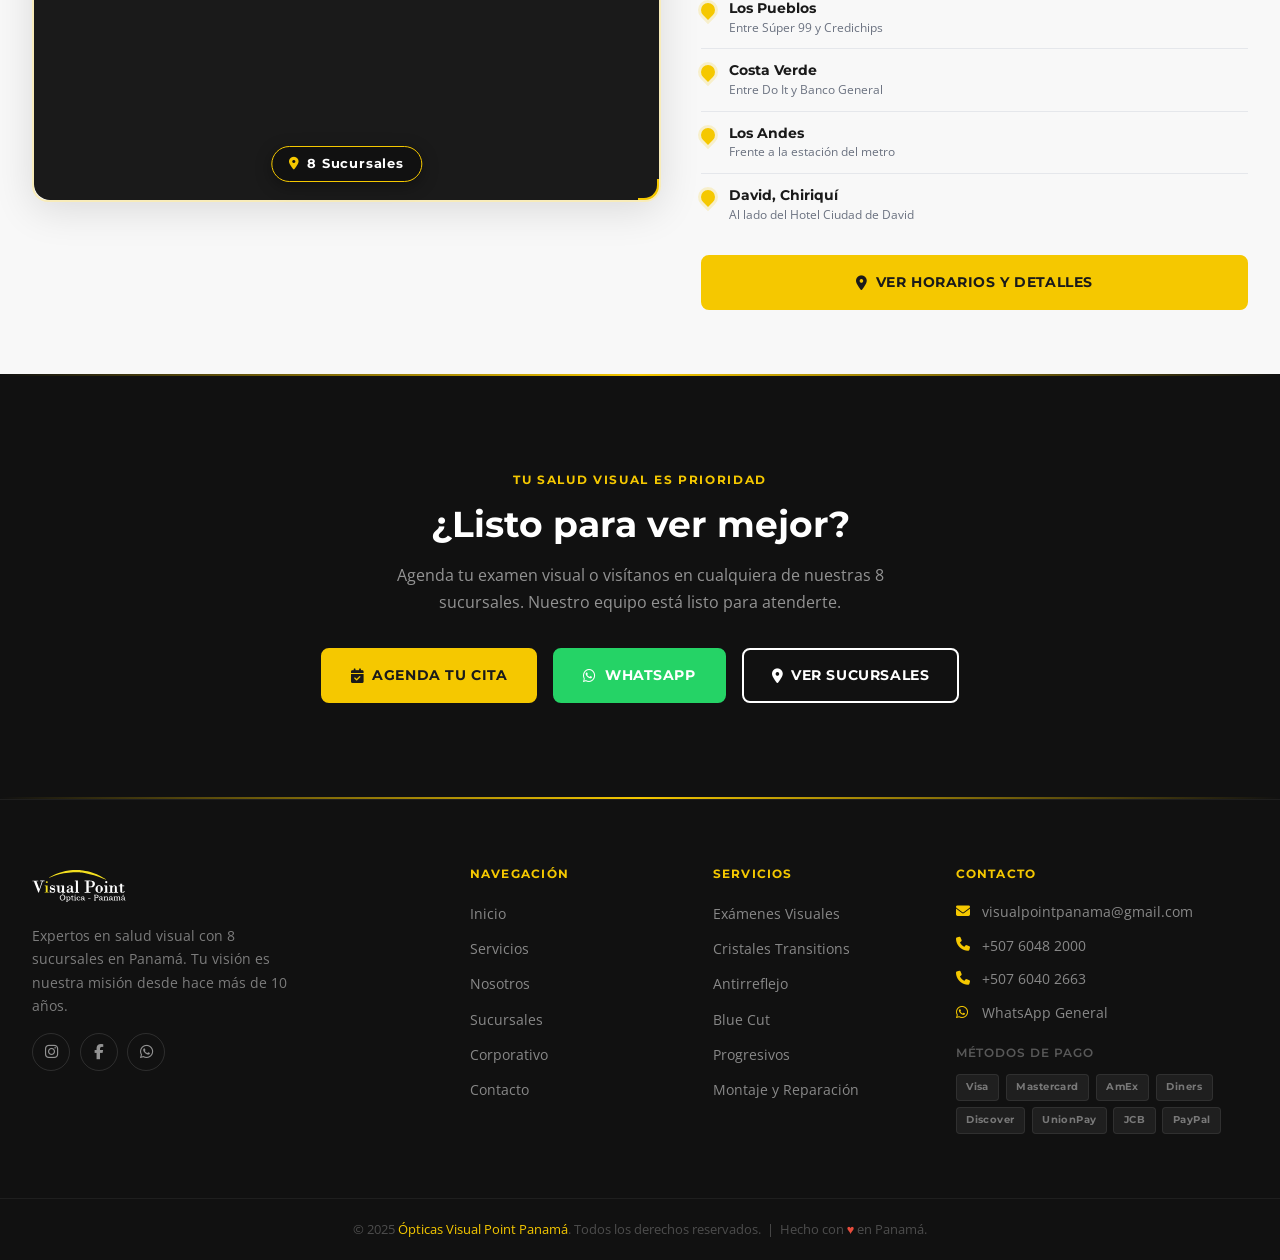
==== commit bae9d30b: "Self-host fonts and merge CSS to cut render-blocking requests PageSpeed Insights flagged ~2.1s of re" ====
--- a/index.html
+++ b/index.html
@@ -52,15 +52,11 @@
   <!-- Preload de la imagen hero para LCP rápido -->
   <link rel="preload" as="image" href="images/hero/index-hero.webp" fetchpriority="high">
 
-  <!-- Fuentes y CDNs -->
-  <link rel="preconnect" href="https://fonts.googleapis.com">
-  <link rel="preconnect" href="https://fonts.gstatic.com" crossorigin>
-  <link href="https://fonts.googleapis.com/css2?family=Montserrat:wght@400;600;700;800&family=Open+Sans:wght@400;500;600&display=swap" rel="stylesheet">
-
+  <!-- Fuentes auto-hospedadas -->
+  <link rel="preload" as="font" type="font/woff2" href="fonts/montserrat-latin-variable.woff2" crossorigin>
+  <link rel="preload" as="font" type="font/woff2" href="fonts/opensans-latin-variable.woff2" crossorigin>
   <!-- Estilos propios -->
   <link rel="stylesheet" href="css/styles.css">
-  <link rel="stylesheet" href="css/components.css">
-  <link rel="stylesheet" href="css/animations.css">
 
   <title>Ópticas Visual Point Panamá | Expertos en Visión — 8 Sucursales</title>
 </head>
--- a/css/styles.css
+++ b/css/styles.css
@@ -4,7 +4,25 @@
    Mobile First (375px base)
 ================================================ */
 
-@import url('https://fonts.googleapis.com/css2?family=Montserrat:wght@400;600;700;800&family=Open+Sans:wght@400;500;600&display=swap');
+/* ---- Fuentes auto-hospedadas (Montserrat y Open Sans son
+   variable fonts: un solo archivo cubre todos los pesos que
+   usamos, Google los sirve así desde su propio CDN) ---- */
+@font-face {
+  font-family: 'Montserrat';
+  font-style: normal;
+  font-weight: 400 800;
+  font-display: swap;
+  src: url('../fonts/montserrat-latin-variable.woff2') format('woff2');
+  unicode-range: U+0000-00FF, U+0131, U+0152-0153, U+02BB-02BC, U+02C6, U+02DA, U+02DC, U+0304, U+0308, U+0329, U+2000-206F, U+20AC, U+2122, U+2191, U+2193, U+2212, U+2215, U+FEFF, U+FFFD;
+}
+@font-face {
+  font-family: 'Open Sans';
+  font-style: normal;
+  font-weight: 400 600;
+  font-display: swap;
+  src: url('../fonts/opensans-latin-variable.woff2') format('woff2');
+  unicode-range: U+0000-00FF, U+0131, U+0152-0153, U+02BB-02BC, U+02C6, U+02DA, U+02DC, U+0304, U+0308, U+0329, U+2000-206F, U+20AC, U+2122, U+2191, U+2193, U+2212, U+2215, U+FEFF, U+FFFD;
+}
 
 /* ---- Variables ---- */
 :root {
@@ -357,3 +375,3628 @@
     grid-template-columns: repeat(4, 1fr);
   }
 }
+
+/* ===================================================================
+   components.css (fusionado aquí para reducir requests que bloquean
+   el renderizado — antes eran 3 archivos separados)
+=================================================================== */
+
+/* ================================================
+   Visual Point Panamá — components.css
+   Navbar, Footer, Cards, Formularios, WhatsApp,
+   Promo Bar, Newsletter, Tech Section
+================================================ */
+
+/* ================================================
+   BARRA DE PROMOCIÓN
+================================================ */
+.promo-bar {
+  position: fixed;
+  top: 0;
+  left: 0;
+  width: 100%;
+  z-index: 1010;
+  background-color: var(--color-gold);
+  color: var(--color-primary);
+  height: var(--promo-bar-height);
+  display: flex;
+  align-items: center;
+  justify-content: center;
+  gap: 0.5rem;
+  padding: 0 2.5rem 0 1rem; /* espacio derecho para el botón cerrar */
+  overflow: hidden;
+}
+
+.promo-bar__text {
+  font-family: var(--font-heading);
+  font-size: 0.7rem;
+  font-weight: 700;
+  letter-spacing: 0.01em;
+  line-height: 1;
+  white-space: nowrap;
+  overflow: hidden;
+  text-overflow: ellipsis;
+}
+
+.promo-bar__link {
+  font-family: var(--font-heading);
+  font-size: 0.7rem;
+  font-weight: 700;
+  color: var(--color-primary);
+  text-decoration: underline;
+  text-underline-offset: 2px;
+  white-space: nowrap;
+  flex-shrink: 0;
+  transition: opacity 0.2s ease;
+}
+
+.promo-bar__link:hover { opacity: 0.7; }
+
+/* En móviles muy pequeños: texto en 2 líneas, altura ajustada */
+@media (max-width: 479px) {
+  :root { --promo-bar-height: 56px; }
+  .promo-bar {
+    padding: 0.45rem 2.5rem 0.45rem 0.75rem;
+    align-items: center;
+    flex-wrap: wrap;
+    justify-content: center;
+  }
+  .promo-bar__link { display: none; }
+  .promo-bar__text {
+    font-size: 0.62rem;
+    white-space: normal;
+    text-overflow: clip;
+    overflow: visible;
+    text-align: center;
+    line-height: 1.35;
+  }
+}
+
+.promo-bar__close {
+  position: absolute;
+  right: 0.5rem;
+  top: 50%;
+  transform: translateY(-50%);
+  background: none;
+  border: none;
+  cursor: pointer;
+  color: var(--color-primary);
+  font-size: 0.85rem;
+  line-height: 1;
+  padding: 0.3rem;
+  opacity: 0.55;
+  transition: opacity 0.2s ease;
+  display: flex;
+  align-items: center;
+  justify-content: center;
+  min-width: 28px;
+  min-height: 28px;
+}
+
+.promo-bar__close:hover { opacity: 1; }
+
+/* ================================================
+   NAVBAR
+================================================ */
+.navbar {
+  position: fixed;
+  top: var(--promo-bar-height);
+  left: 0;
+  width: 100%;
+  z-index: 1000;
+  background-color: var(--color-bg-dark);
+  border-bottom: 2px solid transparent;
+  transition: border-color var(--transition), box-shadow var(--transition),
+              top var(--transition);
+}
+
+.navbar.scrolled {
+  border-bottom-color: var(--color-gold);
+  box-shadow: 0 4px 24px rgba(0,0,0,0.35);
+}
+
+/* Cuando la promo bar se cierra */
+.navbar.promo-hidden {
+  top: 0;
+}
+
+.navbar__inner {
+  display: flex;
+  align-items: center;
+  justify-content: space-between;
+  height: var(--navbar-height);
+  /* Logo un poco más pequeño en móvil */
+}
+
+.navbar__logo img {
+  height: 48px;
+  width: auto;
+  max-width: 180px;
+}
+
+@media (min-width: 768px) {
+  .navbar__logo img {
+    height: 58px;
+    max-width: 220px;
+  }
+}
+
+.navbar__links {
+  display: none;
+  align-items: center;
+  gap: 0.25rem;
+}
+
+.navbar__links a {
+  color: var(--color-text-white);
+  font-family: var(--font-heading);
+  font-size: 0.82rem;
+  font-weight: 600;
+  letter-spacing: 0.04em;
+  text-transform: uppercase;
+  padding: 0.5rem 0.75rem;
+  border-radius: var(--radius);
+  transition: color var(--transition);
+}
+
+.navbar__links a:hover,
+.navbar__links a.active {
+  color: var(--color-gold);
+}
+
+/* Hamburguesa */
+.navbar__hamburger {
+  display: flex;
+  flex-direction: column;
+  justify-content: center;
+  gap: 5px;
+  width: 40px;
+  height: 40px;
+  padding: 6px;
+  cursor: pointer;
+  background: none;
+  border: none;
+}
+
+.navbar__hamburger span {
+  display: block;
+  width: 100%;
+  height: 2px;
+  background-color: var(--color-text-white);
+  border-radius: 2px;
+  transition: transform 0.35s ease, opacity 0.35s ease;
+  transform-origin: center;
+}
+
+.navbar__hamburger.open span:nth-child(1) { transform: translateY(7px) rotate(45deg); }
+.navbar__hamburger.open span:nth-child(2) { opacity: 0; transform: scaleX(0); }
+.navbar__hamburger.open span:nth-child(3) { transform: translateY(-7px) rotate(-45deg); }
+
+/* Menú móvil */
+.navbar__mobile-menu {
+  display: none;
+  flex-direction: column;
+  background-color: #0d0d0d;
+  border-top: 1px solid rgba(245,200,0,0.2);
+  padding: 1rem 0 1.5rem;
+}
+
+.navbar__mobile-menu.open { display: flex; }
+
+.navbar__mobile-menu a {
+  color: var(--color-text-white);
+  font-family: var(--font-heading);
+  font-size: 0.95rem;
+  font-weight: 600;
+  letter-spacing: 0.05em;
+  text-transform: uppercase;
+  padding: 0.85rem 1.25rem;
+  border-bottom: 1px solid rgba(255,255,255,0.05);
+  transition: color var(--transition), background-color var(--transition);
+}
+
+.navbar__mobile-menu a:last-child { border-bottom: none; }
+
+.navbar__mobile-menu a:hover,
+.navbar__mobile-menu a.active {
+  color: var(--color-gold);
+  background-color: rgba(245,200,0,0.06);
+}
+
+@media (min-width: 1024px) {
+  .navbar__links { display: flex; }
+  .navbar__hamburger { display: none; }
+}
+
+/* ================================================
+   HERO
+================================================ */
+.hero {
+  position: relative;
+  min-height: 100svh;
+  min-height: 100vh;
+  display: flex;
+  align-items: center;
+  /* Móvil: padding generoso para que el contenido no quede pegado a la navbar */
+  padding-top: calc(var(--top-offset) + 2rem);
+  padding-bottom: 5rem; /* espacio para el scroll indicator */
+  overflow: hidden;
+  background-color: #0d0d0d;
+}
+
+.hero__bg-img {
+  position: absolute;
+  inset: 0;
+  width: 100%;
+  height: 100%;
+  object-fit: cover;
+  object-position: center 30%;
+  z-index: 0;
+}
+
+.hero__overlay {
+  position: absolute;
+  inset: 0;
+  background: linear-gradient(
+    160deg,
+    rgba(0, 0, 0, 0.88) 0%,
+    rgba(10, 10, 10, 0.72) 50%,
+    rgba(17, 17, 17, 0.82) 100%
+  );
+  z-index: 1;
+}
+
+.hero__overlay::after {
+  content: '';
+  position: absolute;
+  bottom: 0;
+  left: 0;
+  right: 0;
+  height: 140px;
+  background: linear-gradient(to top, rgba(13,13,13,0.8), transparent);
+}
+
+.hero__content {
+  position: relative;
+  z-index: 2;
+  max-width: 700px;
+  width: 100%;
+}
+
+.hero__eyebrow {
+  display: inline-flex;
+  align-items: center;
+  gap: 0.6rem;
+  font-family: var(--font-heading);
+  font-size: 0.7rem;
+  font-weight: 700;
+  letter-spacing: 0.14em;
+  text-transform: uppercase;
+  color: var(--color-gold);
+  margin-bottom: 1rem;
+}
+
+.hero__eyebrow::before {
+  content: '';
+  display: block;
+  width: 24px;
+  height: 2px;
+  background-color: var(--color-gold);
+  flex-shrink: 0;
+}
+
+.hero__title {
+  font-size: clamp(2.25rem, 8vw, 3.75rem);
+  font-weight: 800;
+  color: var(--color-text-white);
+  line-height: 1.1;
+  margin-bottom: 1rem;
+  text-shadow: 0 2px 20px rgba(0,0,0,0.6);
+}
+
+.hero__title-line {
+  display: block;
+}
+
+.hero__title-gold {
+  display: block;
+  color: var(--color-gold);
+  position: relative;
+}
+
+.hero__title-gold::after {
+  content: '';
+  display: block;
+  width: 64px;
+  height: 3px;
+  background: linear-gradient(90deg, var(--color-gold), transparent);
+  margin-top: 0.6rem;
+}
+
+.hero__subtitle {
+  color: rgba(255,255,255,0.72);
+  font-size: clamp(0.9rem, 3.5vw, 1.1rem);
+  line-height: 1.7;
+  margin-bottom: 1.75rem;
+  max-width: 480px;
+  text-shadow: 0 1px 8px rgba(0,0,0,0.5);
+}
+
+/* Botones: columna en móvil, fila en tablet+ */
+.hero__actions {
+  display: flex;
+  flex-direction: column;
+  gap: 0.75rem;
+  width: 100%;
+  max-width: 340px;
+}
+
+.hero__actions .btn {
+  width: 100%;
+  justify-content: center;
+}
+
+.hero__badge {
+  display: inline-flex;
+  align-items: center;
+  gap: 0.45rem;
+  background: rgba(245,200,0,0.1);
+  border: 1px solid rgba(245,200,0,0.28);
+  border-radius: 100px;
+  padding: 0.45rem 1rem;
+  font-family: var(--font-heading);
+  font-size: 0.68rem;
+  font-weight: 600;
+  letter-spacing: 0.05em;
+  color: var(--color-gold);
+  text-transform: uppercase;
+  margin-top: 1.5rem;
+  /* Limitar a 2 líneas en pantallas muy pequeñas */
+  max-width: 100%;
+  flex-wrap: wrap;
+}
+
+/* Scroll indicator */
+.hero__scroll {
+  position: absolute;
+  bottom: 1.5rem;
+  left: 50%;
+  transform: translateX(-50%);
+  z-index: 2;
+  display: flex;
+  flex-direction: column;
+  align-items: center;
+  gap: 0.4rem;
+  color: rgba(255,255,255,0.3);
+  font-size: 0.6rem;
+  letter-spacing: 0.12em;
+  text-transform: uppercase;
+}
+
+.hero__scroll-line {
+  width: 1px;
+  height: 36px;
+  background: linear-gradient(to bottom, rgba(245,200,0,0.6), transparent);
+  animation: scrollPulse 2.2s ease-in-out infinite;
+}
+
+@keyframes scrollPulse {
+  0%, 100% { opacity: 0.4; transform: scaleY(1); }
+  50% { opacity: 1; transform: scaleY(1.1); }
+}
+
+/* Tablet: botones en fila, más espacio */
+@media (min-width: 600px) {
+  .hero {
+    padding-top: calc(var(--top-offset) + 3rem);
+    align-items: center;
+  }
+
+  .hero__actions {
+    flex-direction: row;
+    max-width: none;
+    width: auto;
+  }
+
+  .hero__actions .btn {
+    width: auto;
+  }
+}
+
+/* Escritorio: parallax y tamaños finales */
+@media (min-width: 1024px) {
+  .hero {
+    padding-top: calc(var(--top-offset) + 4rem);
+  }
+
+  .hero__bg-img {
+    object-position: center center;
+  }
+}
+
+/* ================================================
+   SERVICIOS DESTACADOS — Bento impactante
+================================================ */
+.services-impact {
+  background: var(--color-bg-dark);
+  padding: var(--space-2xl) 0;
+  overflow: hidden; /* evita scroll horizontal por fade-left de AOS */
+}
+
+.services-bento {
+  display: grid;
+  grid-template-columns: 1fr;
+  gap: 1.25rem;
+  margin-top: 2.5rem;
+}
+
+@media (min-width: 900px) {
+  .services-bento {
+    grid-template-columns: 1fr 1fr;
+    align-items: stretch;
+  }
+  .services-bento__stack {
+    display: flex;
+    flex-direction: column;
+    gap: 1.25rem;
+  }
+  .services-bento__stack .svc-card {
+    flex: 1;
+  }
+}
+
+.svc-card {
+  position: relative;
+  background: rgba(255,255,255,0.04);
+  border: 1px solid rgba(255,255,255,0.08);
+  border-radius: var(--radius-lg);
+  padding: 2rem 1.75rem;
+  overflow: hidden;
+  display: flex;
+  flex-direction: column;
+  transition: border-color var(--transition), background var(--transition), transform var(--transition);
+}
+
+.svc-card::before {
+  content: '';
+  position: absolute;
+  top: 0; left: 0; right: 0;
+  height: 3px;
+  background: linear-gradient(90deg, var(--color-gold-dark), var(--color-gold), var(--color-gold-light));
+  opacity: 0;
+  transition: opacity var(--transition);
+}
+
+.svc-card:hover {
+  border-color: rgba(245,200,0,0.3);
+  background: rgba(245,200,0,0.04);
+  transform: translateY(-4px);
+}
+
+.svc-card:hover::before { opacity: 1; }
+
+.svc-card__num {
+  font-family: var(--font-heading);
+  font-size: 5rem;
+  font-weight: 800;
+  color: rgba(245,200,0,0.07);
+  line-height: 1;
+  position: absolute;
+  top: 0.75rem;
+  right: 1.25rem;
+  letter-spacing: -0.04em;
+  pointer-events: none;
+  user-select: none;
+}
+
+.svc-card--featured .svc-card__num {
+  font-size: 7.5rem;
+}
+
+.svc-card__icon-wrap {
+  width: 56px;
+  height: 56px;
+  background: rgba(245,200,0,0.1);
+  border: 1px solid rgba(245,200,0,0.22);
+  border-radius: 14px;
+  display: flex;
+  align-items: center;
+  justify-content: center;
+  font-size: 1.4rem;
+  color: var(--color-gold);
+  margin-bottom: 1.25rem;
+  flex-shrink: 0;
+  transition: background var(--transition), border-color var(--transition);
+}
+
+.svc-card:hover .svc-card__icon-wrap {
+  background: rgba(245,200,0,0.18);
+  border-color: rgba(245,200,0,0.4);
+}
+
+.svc-card--featured .svc-card__icon-wrap {
+  width: 68px;
+  height: 68px;
+  font-size: 1.7rem;
+  margin-bottom: 1.5rem;
+}
+
+.svc-card h3 {
+  font-family: var(--font-heading);
+  font-size: 1.15rem;
+  font-weight: 700;
+  color: #fff;
+  margin-bottom: 0.7rem;
+  line-height: 1.3;
+}
+
+.svc-card--featured h3 {
+  font-size: 1.55rem;
+  margin-bottom: 0.9rem;
+}
+
+.svc-card p {
+  font-size: 0.87rem;
+  color: rgba(255,255,255,0.5);
+  line-height: 1.65;
+  margin-bottom: 1.25rem;
+  flex-grow: 1;
+}
+
+.svc-card--featured p {
+  font-size: 0.97rem;
+  margin-bottom: 1.5rem;
+}
+
+.svc-card__list {
+  list-style: none;
+  margin: 0 0 1.75rem;
+  display: flex;
+  flex-direction: column;
+  gap: 0.55rem;
+}
+
+.svc-card__list li {
+  font-size: 0.85rem;
+  color: rgba(255,255,255,0.65);
+  display: flex;
+  align-items: center;
+  gap: 0.55rem;
+}
+
+.svc-card__list li i {
+  color: var(--color-gold);
+  font-size: 0.7rem;
+  flex-shrink: 0;
+}
+
+/* Botón outline dorado para cards no-featured */
+.btn--outline-gold {
+  display: inline-flex;
+  align-items: center;
+  gap: 0.5rem;
+  font-family: var(--font-heading);
+  font-size: 0.82rem;
+  font-weight: 700;
+  letter-spacing: 0.04em;
+  padding: 0.6rem 1.2rem;
+  border-radius: var(--radius);
+  border: 1.5px solid rgba(245,200,0,0.4);
+  color: var(--color-gold);
+  background: transparent;
+  transition: background var(--transition), border-color var(--transition), color var(--transition);
+  text-decoration: none;
+  align-self: flex-start;
+}
+
+.btn--outline-gold:hover {
+  background: var(--color-gold);
+  border-color: var(--color-gold);
+  color: var(--color-primary);
+}
+
+/* ================================================
+   SECCIÓN PROMOCIÓN DESTACADA — Rojo + Regalo
+================================================ */
+.promo-section {
+  background: linear-gradient(135deg, #6B0000 0%, #C62828 48%, #8B0000 100%);
+  padding: var(--space-2xl) 0;
+  position: relative;
+  overflow: hidden;
+}
+
+/* Halo dorado arriba-derecha */
+.promo-section::before {
+  content: '';
+  position: absolute;
+  top: -100px; right: -100px;
+  width: 420px; height: 420px;
+  border-radius: 50%;
+  background: radial-gradient(circle, rgba(245,200,0,0.22) 0%, transparent 65%);
+  pointer-events: none;
+}
+
+/* Sombra oscura abajo-izquierda */
+.promo-section::after {
+  content: '';
+  position: absolute;
+  bottom: -80px; left: -80px;
+  width: 320px; height: 320px;
+  border-radius: 50%;
+  background: radial-gradient(circle, rgba(0,0,0,0.35) 0%, transparent 65%);
+  pointer-events: none;
+}
+
+.promo-section .container { position: relative; z-index: 2; }
+
+/* Chispas flotantes — CSS puro, cero JS */
+.promo-sparkle {
+  position: absolute;
+  border-radius: 50%;
+  pointer-events: none;
+  z-index: 1;
+}
+.promo-sparkle--1 { width:10px; height:10px; background:var(--color-gold);         top:12%; left:6%;   animation: sparkFloat 3.2s 0.0s ease-in-out infinite; }
+.promo-sparkle--2 { width: 6px; height: 6px; background:rgba(255,255,255,0.65);   top:72%; left:10%;  animation: sparkFloat 4.0s 0.9s ease-in-out infinite; }
+.promo-sparkle--3 { width:14px; height:14px; background:var(--color-gold-light);   top:25%; right:22%; animation: sparkFloat 3.7s 1.5s ease-in-out infinite; }
+.promo-sparkle--4 { width: 7px; height: 7px; background:rgba(255,255,255,0.45);   top:80%; right:35%; animation: sparkFloat 4.3s 0.3s ease-in-out infinite; }
+.promo-sparkle--5 { width: 5px; height: 5px; background:var(--color-gold);         top:50%; left:48%;  animation: sparkFloat 3.0s 2.0s ease-in-out infinite; }
+
+@keyframes sparkFloat {
+  0%, 100% { transform: translateY(0) scale(1);   opacity: 0.75; }
+  50%       { transform: translateY(-20px) scale(1.5); opacity: 1; }
+}
+
+/* Layout split: texto izquierda · visual derecha */
+.promo-layout {
+  display: grid;
+  grid-template-columns: 1fr;
+  gap: 2rem;
+  align-items: center;
+}
+@media (min-width: 900px) {
+  .promo-layout { grid-template-columns: 1.25fr 0.75fr; gap: 3rem; }
+}
+
+.promo-content { position: relative; z-index: 2; }
+
+/* Tag */
+.promo-section__tag {
+  display: inline-flex;
+  align-items: center;
+  gap: 0.4rem;
+  background: rgba(255,255,255,0.12);
+  border: 1.5px solid rgba(255,255,255,0.3);
+  border-radius: 100px;
+  padding: 0.35rem 1rem;
+  font-family: var(--font-heading);
+  font-size: 0.7rem;
+  font-weight: 700;
+  letter-spacing: 0.1em;
+  text-transform: uppercase;
+  color: #fff;
+  margin-bottom: 1.5rem;
+}
+
+/* Headline */
+.promo-section__headline {
+  font-family: var(--font-heading);
+  font-size: clamp(2rem, 5.5vw, 3.4rem);
+  font-weight: 800;
+  color: #fff;
+  line-height: 1.15;
+  margin-bottom: 1.25rem;
+  text-shadow: 0 2px 12px rgba(0,0,0,0.3);
+}
+
+/* "los aros" — dorado con subrayado */
+.promo-section__headline em {
+  font-style: normal;
+  color: var(--color-gold);
+  position: relative;
+  display: inline-block;
+}
+.promo-section__headline em::after {
+  content: '';
+  position: absolute;
+  bottom: -3px; left: 0;
+  width: 100%; height: 3px;
+  background: var(--color-gold);
+  border-radius: 2px;
+}
+
+.promo-section__sub {
+  font-size: 1.05rem;
+  color: rgba(255,255,255,0.72);
+  margin-bottom: 2.25rem;
+  line-height: 1.55;
+}
+
+.promo-section__actions {
+  display: flex;
+  flex-wrap: wrap;
+  gap: 1rem;
+}
+
+/* Botón principal — dorado brillante con pulso */
+.promo-section .btn--primary {
+  background: var(--color-gold);
+  color: var(--color-primary);
+  border-color: var(--color-gold);
+  font-size: 1rem;
+  padding: 0.95rem 2rem;
+}
+.promo-section .btn--primary:hover {
+  background: var(--color-gold-light);
+  border-color: var(--color-gold-light);
+}
+
+/* Botón secundario */
+.promo-section .btn--secondary {
+  background: rgba(255,255,255,0.1);
+  color: #fff;
+  border: 1.5px solid rgba(255,255,255,0.4);
+}
+.promo-section .btn--secondary:hover {
+  background: rgba(255,255,255,0.2);
+  border-color: rgba(255,255,255,0.7);
+}
+
+/* CTA con pulso de atención */
+.promo-cta {
+  animation: ctaPulse 2.6s ease-in-out infinite;
+}
+@keyframes ctaPulse {
+  0%, 100% { box-shadow: 0 4px 14px rgba(0,0,0,0.25); }
+  50%       { box-shadow: 0 4px 14px rgba(0,0,0,0.25), 0 0 0 10px rgba(245,200,0,0.18); }
+}
+
+/* Columna visual — aros animados SVG */
+.promo-visual {
+  display: flex;
+  align-items: center;
+  justify-content: center;
+  position: relative;
+  z-index: 2;
+  padding: 2.5rem 0 3rem;
+}
+
+.promo-frames-wrap {
+  position: relative;
+  display: inline-flex;
+  flex-direction: column;
+  align-items: center;
+  animation: framesFloat 4s ease-in-out infinite;
+}
+
+@keyframes framesFloat {
+  0%, 100% { transform: translateY(0) rotate(-2deg); }
+  50%       { transform: translateY(-14px) rotate(2deg); }
+}
+
+/* SVG de aros */
+.promo-frames-svg {
+  width: clamp(220px, 42vw, 340px);
+  height: auto;
+  filter: drop-shadow(0 0 18px rgba(245,200,0,0.5));
+  animation: framesGlow 3s ease-in-out infinite;
+  display: block;
+}
+
+@keyframes framesGlow {
+  0%, 100% { filter: drop-shadow(0 0 14px rgba(245,200,0,0.45)); }
+  50%       { filter: drop-shadow(0 0 36px rgba(245,200,0,0.85)); }
+}
+
+/* Animación de dibujo — se traza el contorno progresivamente */
+/* Circunferencia círculo r=55: 2π×55 ≈ 346px */
+.fr-lens {
+  stroke-dasharray: 346;
+  stroke-dashoffset: 346;
+  animation: drawStroke 1.2s 0.35s cubic-bezier(0.4, 0, 0.2, 1) forwards;
+}
+.fr-lens--r { animation-delay: 0.9s; }
+
+/* Puente curvo ≈ 100px de arco */
+.fr-bridge {
+  stroke-dasharray: 104;
+  stroke-dashoffset: 104;
+  animation: drawStroke 0.4s 1.35s ease forwards;
+}
+
+/* Patillas curvas ≈ 50px */
+.fr-arm--l, .fr-arm--r {
+  stroke-dasharray: 54;
+  stroke-dashoffset: 54;
+  animation: drawStroke 0.35s 0.12s ease forwards;
+}
+
+/* Nose pads ≈ 22px */
+.fr-nosepad {
+  stroke-dasharray: 24;
+  stroke-dashoffset: 24;
+  animation: drawStroke 0.3s 1.45s ease forwards;
+}
+
+/* Highlights internos ≈ 78px */
+.fr-glint {
+  stroke-dasharray: 82;
+  stroke-dashoffset: 82;
+  animation: drawStroke 0.55s 1.55s ease forwards;
+}
+
+/* Elipses de brillo — rx=26, ry=13, perímetro ≈ 125px */
+.fr-shine {
+  stroke-dasharray: 128;
+  stroke-dashoffset: 128;
+  animation: drawStroke 0.5s 1.65s ease forwards;
+}
+
+@keyframes drawStroke { to { stroke-dashoffset: 0; } }
+
+/* Glows suaves detrás de cada lente circular */
+.promo-lens-glow {
+  position: absolute;
+  width: 120px;
+  height: 120px;
+  border-radius: 50%;
+  background: radial-gradient(circle, rgba(245,200,0,0.14) 0%, transparent 70%);
+  top: 5px;
+  pointer-events: none;
+  animation: lensGlowPulse 3s ease-in-out infinite;
+}
+.promo-lens-glow--l { left: 0; }
+.promo-lens-glow--r { right: 0; animation-delay: 1.5s; }
+
+@keyframes lensGlowPulse {
+  0%, 100% { opacity: 0.6; }
+  50%       { opacity: 1; }
+}
+
+/* Badge GRATIS */
+.promo-free-badge {
+  position: absolute;
+  top: -6px;
+  right: -16px;
+  width: 72px;
+  height: 72px;
+  background: var(--color-gold);
+  border-radius: 50%;
+  display: flex;
+  align-items: center;
+  justify-content: center;
+  box-shadow: 0 0 0 4px rgba(245,200,0,0.22), 0 6px 20px rgba(0,0,0,0.5);
+  animation: badgePulse 2.4s ease-in-out infinite;
+  z-index: 3;
+}
+.promo-free-badge span {
+  font-family: var(--font-heading);
+  font-weight: 800;
+  font-size: 0.65rem;
+  letter-spacing: 0.04em;
+  color: #1a1a1a;
+  text-align: center;
+  line-height: 1.25;
+  text-transform: uppercase;
+}
+
+@keyframes badgePulse {
+  0%, 100% { box-shadow: 0 0 0 4px rgba(245,200,0,0.22), 0 6px 20px rgba(0,0,0,0.5); }
+  50%       { box-shadow: 0 0 0 13px rgba(245,200,0,0.05), 0 6px 20px rgba(0,0,0,0.5); }
+}
+
+/* Tag "Lleva tus cristales" */
+.promo-frames-tag {
+  position: absolute;
+  bottom: -8px;
+  left: 50%;
+  transform: translateX(-50%);
+  background: rgba(0,0,0,0.55);
+  backdrop-filter: blur(8px);
+  -webkit-backdrop-filter: blur(8px);
+  color: #fff;
+  font-family: var(--font-heading);
+  font-size: 0.72rem;
+  font-weight: 700;
+  letter-spacing: 0.06em;
+  padding: 0.4rem 1rem;
+  border-radius: 999px;
+  border: 1.5px solid rgba(245,200,0,0.35);
+  white-space: nowrap;
+  display: flex;
+  align-items: center;
+  gap: 0.4rem;
+}
+.promo-frames-tag i { color: var(--color-gold); }
+
+/* ================================================
+   TESTIMONIOS — Diseño premium oscuro
+================================================ */
+.testimonials-section {
+  background: #0d0d0d;
+  padding: var(--space-2xl) 0;
+  position: relative;
+  overflow: hidden;
+}
+
+/* Comilla decorativa gigante de fondo */
+.testi-deco {
+  position: absolute;
+  top: -2rem;
+  left: 50%;
+  transform: translateX(-50%);
+  font-family: Georgia, serif;
+  font-size: clamp(12rem, 25vw, 22rem);
+  color: rgba(245,200,0,0.045);
+  line-height: 1;
+  pointer-events: none;
+  user-select: none;
+  z-index: 0;
+}
+
+.testimonials-section .container { position: relative; z-index: 1; }
+
+/* Cabecera */
+.testi-header {
+  text-align: center;
+  margin-bottom: 3rem;
+}
+
+.testi-header__rating {
+  display: inline-flex;
+  align-items: center;
+  gap: 0.6rem;
+  background: rgba(245,200,0,0.1);
+  border: 1px solid rgba(245,200,0,0.2);
+  border-radius: 999px;
+  padding: 0.4rem 1.1rem;
+  margin-bottom: 1.25rem;
+}
+
+.testi-header__stars {
+  display: flex;
+  gap: 0.15rem;
+  font-size: 0.72rem;
+  color: var(--color-gold);
+}
+
+.testi-header__score {
+  font-family: var(--font-heading);
+  font-weight: 700;
+  font-size: 0.8rem;
+  color: var(--color-gold);
+}
+
+.testi-header__count {
+  font-size: 0.75rem;
+  color: rgba(255,255,255,0.45);
+}
+
+.testi-title {
+  color: #fff !important;
+  font-size: clamp(1.8rem, 4vw, 2.8rem);
+}
+
+.testi-title em {
+  font-style: normal;
+  color: var(--color-gold);
+}
+
+/* Grid */
+.testimonials-grid {
+  display: grid;
+  grid-template-columns: 1fr;
+  gap: 1.25rem;
+}
+
+@media (min-width: 768px) {
+  .testimonials-grid { grid-template-columns: repeat(3, 1fr); align-items: start; }
+}
+
+/* Cards */
+.testi-card {
+  background: rgba(255,255,255,0.04);
+  border: 1px solid rgba(255,255,255,0.07);
+  border-radius: var(--radius-lg);
+  padding: 1.75rem;
+  display: flex;
+  flex-direction: column;
+  gap: 1.1rem;
+  position: relative;
+  transition: border-color var(--transition), background var(--transition), transform var(--transition);
+  overflow: hidden;
+}
+
+/* Línea lateral dorada */
+.testi-card::before {
+  content: '';
+  position: absolute;
+  left: 0; top: 20%; bottom: 20%;
+  width: 3px;
+  background: linear-gradient(to bottom, transparent, var(--color-gold), transparent);
+  opacity: 0;
+  transition: opacity var(--transition);
+}
+
+.testi-card:hover {
+  border-color: rgba(245,200,0,0.2);
+  background: rgba(255,255,255,0.06);
+  transform: translateY(-5px);
+}
+.testi-card:hover::before { opacity: 1; }
+
+/* Card featured — más grande, destaca */
+.testi-card--featured {
+  background: rgba(245,200,0,0.06);
+  border-color: rgba(245,200,0,0.18);
+}
+.testi-card--featured::before { opacity: 1; }
+
+/* Top: estrellas + comilla */
+.testi-card__top {
+  display: flex;
+  align-items: center;
+  justify-content: space-between;
+}
+
+.testi-card__stars {
+  display: flex;
+  gap: 0.18rem;
+  font-size: 0.8rem;
+  color: var(--color-gold);
+}
+
+.testi-card__big-quote {
+  font-family: Georgia, serif;
+  font-size: 4rem;
+  color: var(--color-gold);
+  opacity: 0.35;
+  line-height: 0.7;
+  user-select: none;
+}
+
+/* Texto */
+.testi-card__text {
+  font-size: 0.9rem;
+  color: rgba(255,255,255,0.65);
+  line-height: 1.75;
+  flex-grow: 1;
+}
+
+.testi-card__text--lg {
+  font-size: 0.97rem;
+  color: rgba(255,255,255,0.8);
+}
+
+/* Badge "Usó la promo" */
+.testi-card__promo-badge {
+  display: inline-flex;
+  align-items: center;
+  gap: 0.35rem;
+  background: rgba(245,200,0,0.15);
+  border: 1px solid rgba(245,200,0,0.3);
+  border-radius: 999px;
+  padding: 0.25rem 0.75rem;
+  font-family: var(--font-heading);
+  font-size: 0.68rem;
+  font-weight: 700;
+  letter-spacing: 0.05em;
+  color: var(--color-gold);
+  align-self: flex-start;
+}
+
+/* Autor */
+.testi-card__author {
+  display: flex;
+  align-items: center;
+  gap: 0.75rem;
+  padding-top: 1rem;
+  border-top: 1px solid rgba(255,255,255,0.07);
+}
+
+.testi-card__avatar {
+  width: 40px;
+  height: 40px;
+  border-radius: 50%;
+  background: linear-gradient(135deg, var(--color-gold), var(--color-gold-dark));
+  color: #1a1a1a;
+  font-family: var(--font-heading);
+  font-weight: 800;
+  font-size: 0.72rem;
+  display: flex;
+  align-items: center;
+  justify-content: center;
+  flex-shrink: 0;
+  box-shadow: 0 0 0 2px rgba(245,200,0,0.3);
+}
+
+.testi-card__author-info { flex-grow: 1; }
+
+.testi-card__name {
+  font-family: var(--font-heading);
+  font-weight: 700;
+  font-size: 0.85rem;
+  color: #fff;
+  margin-bottom: 0.1rem;
+}
+
+.testi-card__location {
+  font-size: 0.75rem;
+  color: rgba(255,255,255,0.4);
+  display: flex;
+  align-items: center;
+  gap: 0.3rem;
+}
+
+.testi-card__location i { color: var(--color-gold); font-size: 0.65rem; }
+
+.testi-card__verified {
+  color: var(--color-gold);
+  font-size: 0.9rem;
+  flex-shrink: 0;
+  opacity: 0.7;
+}
+
+/* Fila de confianza */
+.testi-trust {
+  display: flex;
+  align-items: center;
+  justify-content: center;
+  flex-wrap: wrap;
+  gap: 0;
+  margin-top: 3rem;
+  background: rgba(255,255,255,0.04);
+  border: 1px solid rgba(255,255,255,0.07);
+  border-radius: var(--radius-lg);
+  overflow: hidden;
+}
+
+.testi-trust__stat {
+  display: flex;
+  flex-direction: column;
+  align-items: center;
+  gap: 0.3rem;
+  padding: 1.75rem 2rem;
+  text-align: center;
+  flex: 1;
+  min-width: 120px;
+}
+
+.testi-trust__stat strong {
+  font-family: var(--font-heading);
+  font-size: 1.5rem;
+  font-weight: 800;
+  color: var(--color-gold);
+  line-height: 1;
+}
+
+.testi-trust__stars {
+  display: flex;
+  gap: 0.12rem;
+  font-size: 0.65rem;
+  color: var(--color-gold);
+}
+
+.testi-trust__stat span {
+  font-size: 0.75rem;
+  color: rgba(255,255,255,0.4);
+  line-height: 1.3;
+}
+
+.testi-trust__sep {
+  width: 1px;
+  height: 50px;
+  background: rgba(255,255,255,0.07);
+  flex-shrink: 0;
+}
+
+@media (max-width: 640px) {
+  .testi-trust { flex-direction: column; }
+  .testi-trust__sep { width: 80%; height: 1px; }
+  .testi-trust__stat { width: 100%; }
+}
+
+/* ================================================
+   STATS
+================================================ */
+.stats-grid {
+  display: grid;
+  grid-template-columns: repeat(2, 1fr);
+  gap: 1.5rem;
+}
+
+.stat-item {
+  text-align: center;
+  padding: 1.5rem 1rem;
+}
+
+.stat-item__number {
+  font-family: var(--font-heading);
+  font-size: clamp(2.5rem, 6vw, 3.5rem);
+  font-weight: 800;
+  color: var(--color-gold);
+  line-height: 1;
+  margin-bottom: 0.5rem;
+}
+
+.stat-item__label {
+  font-family: var(--font-heading);
+  font-size: 0.82rem;
+  font-weight: 600;
+  color: var(--color-text-white);
+  text-transform: uppercase;
+  letter-spacing: 0.06em;
+}
+
+@media (min-width: 768px) {
+  .stats-grid { grid-template-columns: repeat(4, 1fr); }
+}
+
+/* ================================================
+   CATEGORÍAS DE PRODUCTOS
+================================================ */
+.product-category-card {
+  position: relative;
+  border-radius: var(--radius-lg);
+  overflow: hidden;
+  aspect-ratio: 4/3;
+  background-color: #1a1a1a;
+  cursor: pointer;
+  display: block;
+  text-decoration: none;
+}
+
+.product-category-card__bg {
+  position: absolute;
+  inset: 0;
+  background-size: cover;
+  background-position: center;
+  transition: transform 0.6s ease;
+}
+
+.product-category-card:hover .product-category-card__bg {
+  transform: scale(1.06);
+}
+
+.product-category-card__overlay {
+  position: absolute;
+  inset: 0;
+  background: linear-gradient(to top, rgba(0,0,0,0.85) 0%, rgba(0,0,0,0.25) 60%, transparent 100%);
+  transition: background var(--transition);
+}
+
+.product-category-card:hover .product-category-card__overlay {
+  background: linear-gradient(to top, rgba(0,0,0,0.9) 0%, rgba(0,0,0,0.4) 60%, rgba(245,200,0,0.05) 100%);
+}
+
+.product-category-card__content {
+  position: absolute;
+  bottom: 0;
+  left: 0;
+  right: 0;
+  padding: 1.5rem;
+}
+
+.product-category-card__icon {
+  width: 44px;
+  height: 44px;
+  background: rgba(245,200,0,0.15);
+  border: 1px solid rgba(245,200,0,0.4);
+  border-radius: 50%;
+  display: flex;
+  align-items: center;
+  justify-content: center;
+  color: var(--color-gold);
+  font-size: 1.1rem;
+  margin-bottom: 0.75rem;
+}
+
+.product-category-card__title {
+  font-family: var(--font-heading);
+  font-size: 1.1rem;
+  font-weight: 700;
+  color: #fff;
+  margin-bottom: 0.3rem;
+}
+
+.product-category-card__sub {
+  font-size: 0.82rem;
+  color: rgba(255,255,255,0.6);
+}
+
+.product-category-card__arrow {
+  position: absolute;
+  top: 1.25rem;
+  right: 1.25rem;
+  width: 36px;
+  height: 36px;
+  background: rgba(245,200,0,0);
+  border: 1px solid rgba(245,200,0,0);
+  border-radius: 50%;
+  display: flex;
+  align-items: center;
+  justify-content: center;
+  color: transparent;
+  font-size: 0.85rem;
+  transition: all var(--transition);
+}
+
+.product-category-card:hover .product-category-card__arrow {
+  background: rgba(245,200,0,0.2);
+  border-color: rgba(245,200,0,0.5);
+  color: var(--color-gold);
+}
+
+/* ================================================
+   TECNOLOGÍAS EN CRISTALES — DISEÑO ELABORADO
+================================================ */
+.tech-section {
+  background-color: #0d0d0d;
+  padding: var(--space-2xl) 0;
+  position: relative;
+  overflow: hidden;
+}
+
+/* Patrón de fondo sutil */
+.tech-section::before {
+  content: '';
+  position: absolute;
+  inset: 0;
+  background-image:
+    radial-gradient(circle at 15% 50%, rgba(245,200,0,0.04) 0%, transparent 50%),
+    radial-gradient(circle at 85% 20%, rgba(245,200,0,0.03) 0%, transparent 40%);
+  pointer-events: none;
+}
+
+/* --- Transitions Hero Card --- */
+.tech-hero-card {
+  position: relative;
+  border-radius: var(--radius-lg);
+  overflow: hidden;
+  padding: 2.5rem;
+  background: linear-gradient(135deg, #1c1c00 0%, #1a1a1a 40%, #1c1400 100%);
+  border: 1px solid rgba(245,200,0,0.2);
+  margin-bottom: 1.5rem;
+  display: grid;
+  grid-template-columns: 1fr;
+  gap: 2rem;
+  align-items: center;
+}
+
+.tech-hero-card::before {
+  content: '';
+  position: absolute;
+  top: 0;
+  left: 0;
+  right: 0;
+  height: 2px;
+  background: linear-gradient(90deg, transparent, var(--color-gold), var(--color-gold-light), transparent);
+}
+
+.tech-hero-card__badge {
+  display: inline-flex;
+  align-items: center;
+  gap: 0.4rem;
+  background: var(--color-gold);
+  color: var(--color-primary);
+  font-family: var(--font-heading);
+  font-size: 0.68rem;
+  font-weight: 700;
+  letter-spacing: 0.1em;
+  text-transform: uppercase;
+  padding: 0.3rem 0.85rem;
+  border-radius: 100px;
+  margin-bottom: 1rem;
+  width: fit-content;
+}
+
+.tech-hero-card__title {
+  font-family: var(--font-heading);
+  font-size: clamp(1.5rem, 4vw, 2.25rem);
+  font-weight: 800;
+  color: var(--color-gold);
+  margin-bottom: 0.75rem;
+  line-height: 1.2;
+}
+
+.tech-hero-card__desc {
+  color: rgba(255,255,255,0.7);
+  font-size: 0.95rem;
+  line-height: 1.7;
+  margin-bottom: 1.25rem;
+}
+
+.tech-hero-card__benefits {
+  display: flex;
+  flex-direction: column;
+  gap: 0.5rem;
+  margin-bottom: 1.5rem;
+}
+
+.tech-benefit-item {
+  display: flex;
+  align-items: center;
+  gap: 0.6rem;
+  color: rgba(255,255,255,0.75);
+  font-size: 0.875rem;
+}
+
+.tech-benefit-item::before {
+  content: '';
+  display: block;
+  width: 6px;
+  height: 6px;
+  background-color: var(--color-gold);
+  border-radius: 50%;
+  flex-shrink: 0;
+}
+
+/* Visual decorativo — lente animado */
+.tech-hero-card__visual {
+  display: flex;
+  align-items: center;
+  justify-content: center;
+  position: relative;
+}
+
+.tech-lens-icon {
+  width: 140px;
+  height: 140px;
+  position: relative;
+  display: flex;
+  align-items: center;
+  justify-content: center;
+  margin: 0 auto;
+}
+
+.tech-lens-icon__ring {
+  position: absolute;
+  inset: 0;
+  border-radius: 50%;
+  border: 2px solid rgba(245,200,0,0.2);
+  animation: ringPulse 3s ease-in-out infinite;
+}
+
+.tech-lens-icon__ring:nth-child(2) {
+  inset: -16px;
+  border-color: rgba(245,200,0,0.1);
+  animation-delay: 0.5s;
+}
+
+.tech-lens-icon__ring:nth-child(3) {
+  inset: -32px;
+  border-color: rgba(245,200,0,0.05);
+  animation-delay: 1s;
+}
+
+.tech-lens-icon__core {
+  width: 80px;
+  height: 80px;
+  background: linear-gradient(135deg, rgba(245,200,0,0.2), rgba(245,200,0,0.05));
+  border-radius: 50%;
+  border: 1px solid rgba(245,200,0,0.4);
+  display: flex;
+  align-items: center;
+  justify-content: center;
+  font-size: 2rem;
+  color: var(--color-gold);
+  position: relative;
+  z-index: 1;
+}
+
+@keyframes ringPulse {
+  0%, 100% { transform: scale(1); opacity: 0.6; }
+  50% { transform: scale(1.04); opacity: 1; }
+}
+
+@media (min-width: 768px) {
+  .tech-hero-card {
+    grid-template-columns: 1fr auto;
+    padding: 3rem;
+  }
+
+  .tech-lens-icon {
+    width: 180px;
+    height: 180px;
+  }
+
+  .tech-lens-icon__core {
+    width: 100px;
+    height: 100px;
+  }
+}
+
+/* --- Grid de tecnologías --- */
+.tech-grid {
+  display: grid;
+  grid-template-columns: 1fr;
+  gap: 1.25rem;
+}
+
+@media (min-width: 600px) {
+  .tech-grid { grid-template-columns: repeat(2, 1fr); }
+}
+
+@media (min-width: 1024px) {
+  .tech-grid { grid-template-columns: repeat(3, 1fr); }
+}
+
+/* --- Card individual --- */
+.tech-card-v2 {
+  background: #161616;
+  border: 1px solid rgba(255,255,255,0.06);
+  border-radius: var(--radius);
+  padding: 1.75rem;
+  position: relative;
+  overflow: hidden;
+  transition: border-color var(--transition), transform var(--transition), box-shadow var(--transition);
+  display: flex;
+  flex-direction: column;
+  gap: 0.875rem;
+}
+
+.tech-card-v2::before {
+  content: '';
+  position: absolute;
+  top: 0;
+  left: 0;
+  width: 3px;
+  height: 0;
+  background: linear-gradient(to bottom, var(--color-gold), transparent);
+  transition: height 0.4s ease;
+  border-radius: 0 0 4px 0;
+}
+
+.tech-card-v2:hover {
+  border-color: rgba(245,200,0,0.25);
+  transform: translateY(-4px);
+  box-shadow: 0 12px 40px rgba(0,0,0,0.4);
+}
+
+.tech-card-v2:hover::before {
+  height: 100%;
+}
+
+.tech-card-v2__header {
+  display: flex;
+  align-items: center;
+  gap: 1rem;
+}
+
+.tech-card-v2__icon-wrap {
+  width: 48px;
+  height: 48px;
+  background: rgba(245,200,0,0.1);
+  border: 1px solid rgba(245,200,0,0.2);
+  border-radius: 10px;
+  display: flex;
+  align-items: center;
+  justify-content: center;
+  font-size: 1.25rem;
+  color: var(--color-gold);
+  flex-shrink: 0;
+  transition: background var(--transition), border-color var(--transition);
+}
+
+.tech-card-v2:hover .tech-card-v2__icon-wrap {
+  background: rgba(245,200,0,0.15);
+  border-color: rgba(245,200,0,0.4);
+}
+
+.tech-card-v2__title {
+  font-family: var(--font-heading);
+  font-size: 1rem;
+  font-weight: 700;
+  color: #fff;
+  line-height: 1.3;
+}
+
+.tech-card-v2__desc {
+  font-size: 0.875rem;
+  color: rgba(255,255,255,0.5);
+  line-height: 1.6;
+}
+
+.tech-card-v2__perks {
+  display: flex;
+  flex-direction: column;
+  gap: 0.4rem;
+  margin-top: auto;
+  padding-top: 0.75rem;
+  border-top: 1px solid rgba(255,255,255,0.05);
+}
+
+.tech-card-v2__perk {
+  display: flex;
+  align-items: center;
+  gap: 0.5rem;
+  font-size: 0.8rem;
+  color: rgba(255,255,255,0.55);
+}
+
+.tech-card-v2__perk i {
+  color: var(--color-gold);
+  font-size: 0.65rem;
+  flex-shrink: 0;
+}
+
+/* ================================================
+   MARCAS — Tira de logos compacta
+================================================ */
+.brands-section {
+  padding: var(--space-lg) 0;
+  background: var(--color-bg);
+}
+
+.brands-eyebrow {
+  text-align: center;
+  font-family: var(--font-heading);
+  font-size: 0.68rem;
+  font-weight: 700;
+  letter-spacing: 0.22em;
+  text-transform: uppercase;
+  color: var(--color-text-light);
+  margin-bottom: 1.25rem;
+}
+
+/* ---- Grid con separadores de 1px ---- */
+.brands-strip {
+  display: grid;
+  grid-template-columns: repeat(6, 1fr);
+  gap: 1px;
+  background: var(--color-border);
+  border: 1px solid var(--color-border);
+  border-radius: var(--radius);
+  overflow: hidden;
+}
+
+.brand-item {
+  background: #fff;
+  display: flex;
+  align-items: center;
+  justify-content: center;
+  padding: 1.25rem 1rem;
+  min-height: 76px;
+  transition: background 0.2s ease;
+}
+
+.brand-item:hover {
+  background: #fafafa;
+}
+
+.brand-item img {
+  max-height: 26px;
+  max-width: 110px;
+  width: 100%;
+  object-fit: contain;
+  filter: grayscale(100%) opacity(0.42);
+  transition: filter 0.3s ease, transform 0.25s ease;
+}
+
+.brand-item:hover img {
+  filter: grayscale(0%) opacity(1);
+  transform: scale(1.07);
+}
+
+/* ---- Celda "más" ---- */
+.brand-item--more {
+  cursor: default;
+}
+
+.brand-item--more span {
+  font-family: var(--font-heading);
+  font-size: 0.72rem;
+  font-weight: 700;
+  letter-spacing: 0.1em;
+  text-transform: uppercase;
+  color: var(--color-text-light);
+  opacity: 0.5;
+}
+
+/* ---- Responsive ---- */
+@media (max-width: 1023px) {
+  .brands-strip {
+    grid-template-columns: repeat(4, 1fr);
+  }
+}
+
+@media (max-width: 599px) {
+  .brands-strip {
+    grid-template-columns: repeat(3, 1fr);
+  }
+  .brand-item {
+    padding: 1rem 0.75rem;
+    min-height: 64px;
+  }
+  .brand-item img {
+    max-height: 20px;
+    max-width: 80px;
+  }
+}
+
+/* ================================================
+   NEWSLETTER
+================================================ */
+.newsletter-section {
+  background: linear-gradient(135deg, #0d0d0d 0%, #1a1a1a 50%, #0d0d0d 100%);
+  padding: var(--space-xl) 0;
+  position: relative;
+  overflow: hidden;
+}
+
+.newsletter-section::before {
+  content: '';
+  position: absolute;
+  top: 0;
+  left: 0;
+  right: 0;
+  height: 1px;
+  background: linear-gradient(90deg, transparent, rgba(245,200,0,0.3), transparent);
+}
+
+.newsletter-section::after {
+  content: '';
+  position: absolute;
+  bottom: 0;
+  left: 0;
+  right: 0;
+  height: 1px;
+  background: linear-gradient(90deg, transparent, rgba(245,200,0,0.3), transparent);
+}
+
+.newsletter-inner {
+  text-align: center;
+  max-width: 560px;
+  margin: 0 auto;
+}
+
+.newsletter-inner h2 {
+  color: var(--color-text-white);
+  margin-bottom: 0.5rem;
+}
+
+.newsletter-inner p {
+  color: rgba(255,255,255,0.5);
+  margin-bottom: 1.75rem;
+  font-size: 0.95rem;
+}
+
+.newsletter-form {
+  display: flex;
+  flex-direction: column;
+  gap: 0.75rem;
+  max-width: 440px;
+  margin: 0 auto;
+}
+
+.newsletter-form input[type="email"] {
+  width: 100%;
+  padding: 0.875rem 1.25rem;
+  background: rgba(255,255,255,0.06);
+  border: 1.5px solid rgba(255,255,255,0.12);
+  border-radius: var(--radius);
+  color: #fff;
+  font-size: 0.95rem;
+  font-family: var(--font-body);
+  outline: none;
+  transition: border-color var(--transition), background var(--transition);
+}
+
+.newsletter-form input[type="email"]::placeholder {
+  color: rgba(255,255,255,0.35);
+}
+
+.newsletter-form input[type="email"]:focus {
+  border-color: var(--color-gold);
+  background: rgba(245,200,0,0.04);
+}
+
+.newsletter-form .btn {
+  width: 100%;
+}
+
+.newsletter-disclaimer {
+  font-size: 0.75rem;
+  color: rgba(255,255,255,0.25);
+  margin-top: 0.75rem;
+}
+
+@media (min-width: 560px) {
+  .newsletter-form {
+    flex-direction: row;
+  }
+
+  .newsletter-form input[type="email"] {
+    flex: 1;
+  }
+
+  .newsletter-form .btn {
+    width: auto;
+    white-space: nowrap;
+  }
+}
+
+/* ================================================
+   CTA FINAL
+================================================ */
+.cta-section {
+  background-color: var(--color-bg-dark);
+  padding: var(--space-2xl) 0;
+  text-align: center;
+  position: relative;
+  overflow: hidden;
+}
+
+.cta-section::before {
+  content: '';
+  position: absolute;
+  top: 0;
+  left: 0;
+  right: 0;
+  height: 2px;
+  background: linear-gradient(90deg, transparent, var(--color-gold), transparent);
+}
+
+.cta-section::after {
+  content: '';
+  position: absolute;
+  bottom: 0;
+  left: 0;
+  right: 0;
+  height: 2px;
+  background: linear-gradient(90deg, transparent, var(--color-gold), transparent);
+}
+
+.cta-section h2 {
+  color: var(--color-text-white);
+  margin-bottom: 1rem;
+}
+
+.cta-section p {
+  color: rgba(255,255,255,0.55);
+  max-width: 520px;
+  margin: 0 auto 2rem;
+  font-size: 1rem;
+}
+
+.cta-section .btn-group {
+  display: flex;
+  flex-wrap: wrap;
+  justify-content: center;
+  gap: 1rem;
+}
+
+/* ================================================
+   FOOTER
+================================================ */
+.footer {
+  background-color: var(--color-bg-dark);
+  border-top: 1px solid rgba(255,255,255,0.06);
+  padding: var(--space-xl) 0 0;
+}
+
+.footer__grid {
+  display: grid;
+  grid-template-columns: 1fr;
+  gap: 2.5rem;
+  padding-bottom: var(--space-xl);
+}
+
+.footer__brand img {
+  height: 44px;
+  width: auto;
+  margin-bottom: 1rem;
+}
+
+.footer__brand p {
+  font-size: 0.875rem;
+  color: rgba(255,255,255,0.45);
+  max-width: 260px;
+  line-height: 1.65;
+  margin-bottom: 1rem;
+}
+
+.footer__col-title {
+  font-family: var(--font-heading);
+  font-size: 0.76rem;
+  font-weight: 700;
+  letter-spacing: 0.1em;
+  text-transform: uppercase;
+  color: var(--color-gold);
+  margin-bottom: 1rem;
+}
+
+.footer__links {
+  display: flex;
+  flex-direction: column;
+  gap: 0.6rem;
+}
+
+.footer__links a {
+  color: rgba(255,255,255,0.5);
+  font-size: 0.875rem;
+  transition: color var(--transition), padding-left var(--transition);
+}
+
+.footer__links a:hover {
+  color: var(--color-gold);
+  padding-left: 5px;
+}
+
+.footer__contact-item {
+  display: flex;
+  align-items: flex-start;
+  gap: 0.75rem;
+  margin-bottom: 0.7rem;
+  color: rgba(255,255,255,0.5);
+  font-size: 0.875rem;
+}
+
+.footer__contact-item i {
+  color: var(--color-gold);
+  width: 14px;
+  flex-shrink: 0;
+  margin-top: 0.18rem;
+}
+
+.footer__contact-item a {
+  color: inherit;
+  transition: color var(--transition);
+}
+
+.footer__contact-item a:hover {
+  color: var(--color-gold);
+}
+
+.footer__social {
+  display: flex;
+  gap: 0.6rem;
+  margin-top: 1rem;
+}
+
+.footer__social a {
+  display: flex;
+  align-items: center;
+  justify-content: center;
+  width: 38px;
+  height: 38px;
+  border-radius: 50%;
+  border: 1px solid rgba(255,255,255,0.12);
+  color: rgba(255,255,255,0.55);
+  font-size: 0.95rem;
+  transition: all var(--transition);
+}
+
+.footer__social a:hover {
+  background-color: var(--color-gold);
+  border-color: var(--color-gold);
+  color: var(--color-primary);
+  transform: translateY(-3px);
+}
+
+/* Newsletter en footer */
+.footer__newsletter {
+  margin-top: 1.25rem;
+}
+
+.footer__newsletter-form {
+  display: flex;
+  gap: 0.5rem;
+  margin-top: 0.75rem;
+}
+
+.footer__newsletter-form input {
+  flex: 1;
+  min-width: 0;
+  padding: 0.65rem 0.875rem;
+  background: rgba(255,255,255,0.06);
+  border: 1px solid rgba(255,255,255,0.1);
+  border-radius: var(--radius);
+  color: #fff;
+  font-size: 0.85rem;
+  font-family: var(--font-body);
+  outline: none;
+  transition: border-color var(--transition);
+}
+
+.footer__newsletter-form input::placeholder {
+  color: rgba(255,255,255,0.3);
+}
+
+.footer__newsletter-form input:focus {
+  border-color: var(--color-gold);
+}
+
+.footer__newsletter-form button {
+  padding: 0.65rem 1rem;
+  background: var(--color-gold);
+  color: var(--color-primary);
+  border: none;
+  border-radius: var(--radius);
+  font-family: var(--font-heading);
+  font-size: 0.75rem;
+  font-weight: 700;
+  letter-spacing: 0.04em;
+  cursor: pointer;
+  white-space: nowrap;
+  transition: background var(--transition);
+}
+
+.footer__newsletter-form button:hover {
+  background: var(--color-gold-dark);
+}
+
+/* Métodos de pago */
+.footer__payments {
+  margin-top: 1.25rem;
+}
+
+.footer__payments-title {
+  font-family: var(--font-heading);
+  font-size: 0.72rem;
+  font-weight: 600;
+  color: rgba(255,255,255,0.3);
+  letter-spacing: 0.08em;
+  text-transform: uppercase;
+  margin-bottom: 0.65rem;
+}
+
+.footer__payments-list {
+  display: flex;
+  flex-wrap: wrap;
+  gap: 0.4rem;
+}
+
+.payment-badge {
+  display: flex;
+  align-items: center;
+  justify-content: center;
+  padding: 0.25rem 0.6rem;
+  background: rgba(255,255,255,0.06);
+  border: 1px solid rgba(255,255,255,0.08);
+  border-radius: 4px;
+  font-family: var(--font-heading);
+  font-size: 0.65rem;
+  font-weight: 700;
+  color: rgba(255,255,255,0.4);
+  letter-spacing: 0.04em;
+  white-space: nowrap;
+}
+
+.footer__bottom {
+  border-top: 1px solid rgba(255,255,255,0.06);
+  padding: 1.25rem 0;
+  text-align: center;
+}
+
+.footer__bottom p {
+  font-size: 0.8rem;
+  color: rgba(255,255,255,0.25);
+}
+
+.footer__bottom span {
+  color: var(--color-gold);
+}
+
+@media (min-width: 768px) {
+  .footer__grid { grid-template-columns: repeat(2, 1fr); }
+}
+
+@media (min-width: 1024px) {
+  .footer__grid { grid-template-columns: 2fr 1fr 1fr 1.5fr; gap: 3rem; }
+}
+
+/* ================================================
+   BOTÓN WHATSAPP FLOTANTE
+================================================ */
+.whatsapp-float {
+  position: fixed;
+  bottom: 1.5rem;
+  right: 1.5rem;
+  z-index: 900;
+  width: 56px;
+  height: 56px;
+  background-color: #25D366;
+  border-radius: 50%;
+  display: flex;
+  align-items: center;
+  justify-content: center;
+  font-size: 1.6rem;
+  color: #fff;
+  box-shadow: 0 4px 16px rgba(37,211,102,0.45);
+  transition: transform var(--transition), box-shadow var(--transition);
+  animation: whatsappPulse 3s ease-in-out infinite;
+}
+
+.whatsapp-float:hover {
+  transform: scale(1.12) translateY(-3px);
+  box-shadow: 0 8px 24px rgba(37,211,102,0.55);
+  background-color: #1ebe5d;
+  animation: none;
+}
+
+@keyframes whatsappPulse {
+  0%, 100% { box-shadow: 0 4px 16px rgba(37,211,102,0.45); }
+  50% { box-shadow: 0 4px 24px rgba(37,211,102,0.7), 0 0 0 8px rgba(37,211,102,0.08); }
+}
+
+/* ================================================
+   FORMULARIO DE CONTACTO
+================================================ */
+.form-group { margin-bottom: 1.25rem; }
+
+.form-group label {
+  display: block;
+  font-family: var(--font-heading);
+  font-size: 0.8rem;
+  font-weight: 600;
+  color: var(--color-primary);
+  margin-bottom: 0.4rem;
+  letter-spacing: 0.04em;
+  text-transform: uppercase;
+}
+
+.form-group input,
+.form-group textarea,
+.form-group select {
+  width: 100%;
+  padding: 0.875rem 1rem;
+  border: 1.5px solid var(--color-border);
+  border-radius: var(--radius);
+  background-color: var(--color-bg);
+  color: var(--color-text);
+  font-size: 0.95rem;
+  transition: border-color var(--transition), box-shadow var(--transition);
+  outline: none;
+  -webkit-appearance: none;
+}
+
+.form-group input:focus,
+.form-group textarea:focus,
+.form-group select:focus {
+  border-color: var(--color-gold);
+  box-shadow: 0 0 0 3px rgba(245,200,0,0.15);
+}
+
+.form-group textarea { resize: vertical; min-height: 140px; }
+
+/* ================================================
+   CARDS DE SUCURSALES — bento oscuro, en línea con
+   el resto del sistema (svc-card, ferias-media)
+================================================ */
+.branch-card {
+  position: relative;
+  background: rgba(255,255,255,0.04);
+  border: 1px solid rgba(255,255,255,0.08);
+  border-radius: var(--radius-lg);
+  padding: 1.75rem 1.5rem;
+  overflow: hidden;
+  display: flex;
+  flex-direction: column;
+  transition: border-color var(--transition), background var(--transition), transform var(--transition), box-shadow var(--transition);
+}
+
+.branch-card::before {
+  content: '';
+  position: absolute;
+  top: 0; left: 0; right: 0;
+  height: 3px;
+  background: linear-gradient(90deg, var(--color-gold-dark), var(--color-gold), var(--color-gold-light));
+  opacity: 0;
+  transition: opacity var(--transition);
+}
+
+.branch-card:hover {
+  border-color: rgba(245,200,0,0.3);
+  background: rgba(245,200,0,0.045);
+  transform: translateY(-4px);
+  box-shadow: var(--shadow-lg);
+}
+
+.branch-card:hover::before { opacity: 1; }
+
+.branch-card__num {
+  font-family: var(--font-heading);
+  font-size: 2.75rem;
+  font-weight: 800;
+  color: rgba(245,200,0,0.07);
+  line-height: 1;
+  position: absolute;
+  top: 0.85rem;
+  right: 1.15rem;
+  letter-spacing: -0.04em;
+  pointer-events: none;
+  user-select: none;
+}
+
+.branch-card__pin {
+  width: 46px;
+  height: 46px;
+  background: rgba(245,200,0,0.1);
+  border: 1px solid rgba(245,200,0,0.22);
+  border-radius: 13px;
+  display: flex;
+  align-items: center;
+  justify-content: center;
+  font-size: 1.1rem;
+  color: var(--color-gold);
+  margin-bottom: 1.1rem;
+  flex-shrink: 0;
+  transition: background var(--transition), border-color var(--transition);
+}
+
+.branch-card:hover .branch-card__pin {
+  background: rgba(245,200,0,0.18);
+  border-color: rgba(245,200,0,0.4);
+}
+
+.branch-card__badge {
+  display: inline-block;
+  align-self: flex-start;
+  background: var(--color-gold);
+  color: var(--color-primary);
+  font-family: var(--font-heading);
+  font-size: 0.62rem;
+  font-weight: 700;
+  letter-spacing: 0.08em;
+  text-transform: uppercase;
+  padding: 0.2rem 0.6rem;
+  border-radius: 4px;
+  margin-bottom: 0.6rem;
+  position: relative;
+  z-index: 1;
+}
+
+.branch-card__name {
+  font-family: var(--font-heading);
+  font-size: 1.1rem;
+  font-weight: 700;
+  color: var(--color-text-white);
+  line-height: 1.3;
+  margin-bottom: 1rem;
+  position: relative;
+  z-index: 1;
+}
+
+.branch-card__info {
+  display: flex;
+  align-items: flex-start;
+  gap: 0.6rem;
+  margin-bottom: 0.65rem;
+  color: rgba(255,255,255,0.55);
+  font-size: 0.85rem;
+  line-height: 1.5;
+}
+
+.branch-card__info i {
+  color: var(--color-gold);
+  width: 16px;
+  flex-shrink: 0;
+  margin-top: 0.15rem;
+}
+
+.branch-card__actions {
+  display: flex;
+  gap: 0.6rem;
+  margin-top: 1.25rem;
+  flex-wrap: wrap;
+}
+
+.branch-card__actions .btn {
+  flex: 1;
+  min-width: 120px;
+  font-size: 0.74rem;
+  padding: 0.65rem 0.6rem;
+  min-height: 42px;
+  border-radius: 999px;
+}
+
+/* ================================================
+   DIVISORES ORNAMENTALES ENTRE SECCIONES
+================================================ */
+
+.sec-ornament {
+  display: flex;
+  align-items: center;
+  gap: 1.25rem;
+  padding: 0 2rem;
+  height: 52px;
+  position: relative;
+  z-index: 6;
+}
+
+/* Sobre fondo oscuro (desde servicios o testimonios) */
+.sec-ornament--to-dark {
+  background: #111111; /* igual que services-impact */
+}
+
+/* Transición de dark a rojo (promo) */
+.sec-ornament--to-red {
+  background: #0d0d0d;
+}
+
+/* Transición entre secciones claras (blanco → gris suave) */
+.sec-ornament--light {
+  background: var(--color-bg);
+}
+
+.sec-ornament__line {
+  flex: 1;
+  height: 1px;
+  display: block;
+  background: linear-gradient(
+    to right,
+    transparent 0%,
+    rgba(245,200,0,0.55) 35%,
+    rgba(245,200,0,0.55) 65%,
+    transparent 100%
+  );
+}
+
+/* Versión más suave para fondos claros */
+.sec-ornament__line--soft {
+  background: linear-gradient(
+    to right,
+    transparent 0%,
+    rgba(245,200,0,0.35) 35%,
+    rgba(245,200,0,0.35) 65%,
+    transparent 100%
+  );
+}
+
+.sec-ornament__icon {
+  width: 64px;
+  height: 22px;
+  color: rgba(245,200,0,0.5);
+  flex-shrink: 0;
+  transition: color 0.3s;
+}
+
+/* Versión más suave del ícono para fondos claros */
+.sec-ornament__icon--soft {
+  color: rgba(201,168,0,0.45);
+}
+
+.sec-ornament:hover .sec-ornament__icon,
+.sec-ornament:hover .sec-ornament__icon--soft {
+  color: rgba(245,200,0,0.85);
+}
+
+@media (max-width: 767px) {
+  .sec-ornament { height: 38px; padding: 0 1rem; }
+}
+
+/* ================================================
+   FIXES MÓVIL — Responsive completo
+================================================ */
+
+/* --- Espaciado base más ajustado en móvil --- */
+@media (max-width: 767px) {
+  :root {
+    --space-xl:  2.75rem;
+    --space-2xl: 4rem;
+  }
+
+  .container { padding: 0 1rem; }
+
+  /* Hero: no necesita pantalla completa en móvil */
+  .hero {
+    min-height: 88svh;
+    min-height: 88vh;
+  }
+
+  /* Promo: visual de aros ARRIBA del texto en móvil */
+  .promo-layout {
+    display: flex;
+    flex-direction: column-reverse;
+    gap: 1.5rem;
+  }
+  .promo-visual { padding: 1.5rem 0 2rem; }
+  .promo-frames-svg { width: clamp(200px, 75vw, 280px); }
+  .promo-section__headline { font-size: clamp(1.6rem, 7vw, 2.2rem); }
+  .promo-section__actions { flex-direction: column; }
+  .promo-section__actions .btn { width: 100%; justify-content: center; }
+
+  /* Bento de servicios: apilar verticalmente */
+  .services-bento {
+    grid-template-columns: 1fr;
+    gap: 1rem;
+  }
+  .svc-card--featured { order: -1; }
+  .svc-card__num { font-size: 4rem; }
+  .svc-card--featured .svc-card__num { font-size: 5rem; }
+  /* Reducir padding interior en móvil */
+  .svc-card { padding: 1.5rem 1.25rem; }
+
+  /* Beneficios (por qué elegirnos): 2 columnas en móvil */
+  .benefits-grid {
+    grid-template-columns: repeat(2, 1fr) !important;
+    gap: 1.25rem 1rem !important;
+    margin-top: 2rem !important;
+  }
+  .benefits-grid > div { gap: 0.6rem; align-items: flex-start; }
+  .benefits-grid > div > div:first-child {
+    width: 40px !important;
+    height: 40px !important;
+    min-width: 40px !important;
+    border-radius: 10px !important;
+    font-size: 0.95rem !important;
+    flex-shrink: 0;
+  }
+  .benefits-grid h4 { font-size: 0.85rem !important; margin-bottom: 0.2rem !important; }
+  .benefits-grid p  { font-size: 0.78rem !important; line-height: 1.4 !important; }
+
+  /* Tech section: ocultar visual decorativo en móvil */
+  .tech-hero-card__visual { display: none; }
+  .tech-hero-card { padding: 1.75rem 1.5rem; }
+
+  /* Testimonios: 1 columna */
+  .testimonials-grid { grid-template-columns: 1fr; }
+  .testi-deco { font-size: 8rem; top: 0; opacity: 0.04; }
+  .testi-header__count { display: none; }
+
+  /* Trust bar: scroll horizontal */
+  .testi-trust {
+    flex-direction: row;
+    overflow-x: auto;
+    -webkit-overflow-scrolling: touch;
+    scroll-snap-type: x mandatory;
+    justify-content: flex-start;
+    flex-wrap: nowrap;
+  }
+  .testi-trust__stat {
+    scroll-snap-align: start;
+    min-width: 130px;
+    padding: 1.25rem 1rem;
+  }
+  .testi-trust__sep { width: 1px; height: 36px; flex-shrink: 0; }
+
+  /* Mapa: columna única */
+  .map-layout { grid-template-columns: 1fr; gap: 1.5rem; }
+  .map-embed-frame { height: 280px; }
+
+  /* CTA final: botones en columna, fáciles de tocar */
+  .cta-section .btn-group {
+    flex-direction: column;
+    align-items: center;
+    gap: 0.75rem;
+  }
+  .cta-section .btn-group .btn {
+    width: 100%;
+    max-width: 320px;
+    justify-content: center;
+  }
+
+  /* Sparkles: ocultar los que desbordan en móvil */
+  .promo-sparkle--3,
+  .promo-sparkle--4 { display: none; }
+
+  /* Stats/contadores — número más pequeño para no desbordarse en 2 columnas */
+  .stats-grid { grid-template-columns: repeat(2, 1fr); gap: 1rem; }
+  .stat-item { padding: 1.25rem 0.75rem; }
+  .stat-item__number { font-size: clamp(1.5rem, 7vw, 2.5rem); }
+}
+
+/* --- Muy pequeño (< 480px): beneficios 1 columna, texto legible --- */
+@media (max-width: 479px) {
+  .benefits-grid {
+    grid-template-columns: 1fr !important;
+    gap: 0.75rem !important;
+  }
+  .benefits-grid > div {
+    gap: 0.75rem;
+  }
+  .benefits-grid > div > div:first-child {
+    width: 44px !important;
+    height: 44px !important;
+    min-width: 44px !important;
+  }
+  .benefits-grid h4 { font-size: 0.9rem !important; }
+  .benefits-grid p  { font-size: 0.82rem !important; }
+}
+
+/* --- Tablet (768px–1023px) --- */
+@media (min-width: 768px) and (max-width: 1023px) {
+  /* Servicios: featured full-width, stack en 2 columnas */
+  .services-bento { grid-template-columns: 1fr; }
+  .services-bento__stack {
+    display: grid;
+    grid-template-columns: 1fr 1fr;
+    gap: 1.25rem;
+  }
+
+  /* Testimonios: 2 columnas, featured destaca abarcando ambas */
+  .testimonials-grid { grid-template-columns: repeat(2, 1fr); }
+  .testi-card--featured { grid-column: span 2; }
+
+  /* Mapa: frame más alto en tablet */
+  .map-embed-frame { height: 360px; }
+
+  /* Promo */
+  .promo-frames-svg { width: 260px; }
+
+  /* Beneficios en tablet: 3 columnas (igual que escritorio) */
+  .benefits-grid {
+    grid-template-columns: repeat(3, 1fr) !important;
+  }
+
+  /* CTA: botones en fila en tablet (flex-wrap recupera comportamiento normal) */
+  .cta-section .btn-group {
+    flex-direction: row;
+    align-items: center;
+  }
+  .cta-section .btn-group .btn {
+    width: auto;
+    max-width: none;
+  }
+}
+
+/* ================================================
+   HERO COMPACTO — páginas internas con foto
+================================================ */
+.hero.hero--compact {
+  min-height: 82vh;
+  padding-bottom: 3rem;
+}
+
+.hero__badges {
+  display: flex;
+  flex-wrap: wrap;
+  gap: 0.75rem;
+  margin-top: 1.5rem;
+}
+
+.hero__badges .hero__badge { margin-top: 0; }
+
+@media (min-width: 768px) {
+  .hero.hero--compact { min-height: 66vh; }
+}
+
+/* ================================================
+   FERIAS DE SALUD VISUAL — split editorial
+================================================ */
+.ferias-section {
+  padding: var(--space-2xl) 0;
+  background-color: var(--color-bg-dark);
+}
+
+.ferias-grid {
+  display: grid;
+  grid-template-columns: 1fr;
+  gap: 2.5rem;
+  align-items: center;
+}
+
+.ferias-media {
+  position: relative;
+  border-radius: var(--radius-lg);
+  overflow: hidden;
+  aspect-ratio: 4 / 3.4;
+  box-shadow: var(--shadow-lg);
+}
+
+.ferias-media img {
+  width: 100%;
+  height: 100%;
+  object-fit: cover;
+  display: block;
+}
+
+.ferias-media::after {
+  content: '';
+  position: absolute;
+  inset: 0;
+  background: linear-gradient(160deg, rgba(245,200,0,0.18) 0%, rgba(10,10,10,0.15) 45%, rgba(10,10,10,0.65) 100%);
+}
+
+.ferias-media__frame {
+  position: absolute;
+  inset: 14px;
+  border: 1.5px solid rgba(245,200,0,0.45);
+  border-radius: calc(var(--radius-lg) - 6px);
+  pointer-events: none;
+  z-index: 1;
+}
+
+.ferias-media__badge {
+  position: absolute;
+  z-index: 2;
+  bottom: 1.1rem;
+  left: 1.1rem;
+  right: 1.1rem;
+  background: rgba(17,17,17,0.82);
+  backdrop-filter: blur(6px);
+  border: 1px solid rgba(245,200,0,0.3);
+  border-radius: var(--radius);
+  padding: 0.7rem 0.9rem;
+  display: flex;
+  align-items: center;
+  gap: 0.6rem;
+  font-family: var(--font-heading);
+  font-size: 0.72rem;
+  font-weight: 700;
+  letter-spacing: 0.02em;
+  color: var(--color-gold);
+}
+
+.ferias-timeline {
+  position: relative;
+  margin-top: 2rem;
+  padding-left: 2.75rem;
+}
+
+.ferias-timeline::before {
+  content: '';
+  position: absolute;
+  left: 17px;
+  top: 6px;
+  bottom: 6px;
+  width: 1px;
+  background: linear-gradient(to bottom, rgba(245,200,0,0.55), rgba(245,200,0,0.05));
+}
+
+.ferias-timeline__item {
+  position: relative;
+  padding-bottom: 1.85rem;
+}
+
+.ferias-timeline__item:last-child { padding-bottom: 0; }
+
+.ferias-timeline__num {
+  position: absolute;
+  left: -2.75rem;
+  top: 0;
+  width: 35px;
+  height: 35px;
+  border-radius: 50%;
+  background: var(--color-bg-dark);
+  border: 1.5px solid var(--color-gold);
+  color: var(--color-gold);
+  font-family: var(--font-heading);
+  font-weight: 800;
+  font-size: 0.9rem;
+  display: flex;
+  align-items: center;
+  justify-content: center;
+  flex-shrink: 0;
+}
+
+.ferias-timeline__item h4 {
+  color: #fff;
+  font-size: 1.05rem;
+  margin-bottom: 0.35rem;
+}
+
+.ferias-timeline__item p {
+  color: rgba(255,255,255,0.55);
+  font-size: 0.88rem;
+  line-height: 1.65;
+}
+
+@media (min-width: 1024px) {
+  .ferias-grid {
+    grid-template-columns: 1fr 1.05fr;
+    gap: 4rem;
+  }
+}
+
+/* ================================================
+   COTIZACIÓN — sección fotográfica con card flotante
+================================================ */
+.cotizacion-photo {
+  position: relative;
+  padding: var(--space-2xl) 0;
+  overflow: hidden;
+  background-color: #0d0d0d;
+}
+
+.cotizacion-photo__bg {
+  position: absolute;
+  inset: 0;
+  width: 100%;
+  height: 100%;
+  object-fit: cover;
+  object-position: center;
+  z-index: 0;
+}
+
+.cotizacion-photo__overlay {
+  position: absolute;
+  inset: 0;
+  background: linear-gradient(115deg, rgba(8,8,8,0.95) 0%, rgba(15,15,15,0.9) 40%, rgba(20,18,10,0.75) 100%);
+  z-index: 1;
+}
+
+.cotizacion-photo__inner {
+  position: relative;
+  z-index: 2;
+}
+
+.cotizacion-form-card {
+  background: var(--color-bg);
+  padding: 2rem;
+  border-radius: var(--radius-lg);
+  box-shadow: var(--shadow-lg);
+  border-top: 3px solid var(--color-gold);
+}
+
+/* ================================================
+   CONTACT RAIL — lista de canales de contacto
+================================================ */
+.contact-rail-section {
+  position: relative;
+  background: var(--color-bg-dark);
+  padding: var(--space-2xl) 0;
+  overflow: hidden;
+}
+
+.contact-rail-section::before {
+  content: '';
+  position: absolute;
+  top: -30%;
+  right: -15%;
+  width: 65%;
+  height: 160%;
+  background: radial-gradient(circle, rgba(245,200,0,0.10) 0%, transparent 68%);
+  pointer-events: none;
+}
+
+.contact-rail-section::after {
+  content: '';
+  position: absolute;
+  bottom: -30%;
+  left: -15%;
+  width: 55%;
+  height: 140%;
+  background: radial-gradient(circle, rgba(245,200,0,0.05) 0%, transparent 70%);
+  pointer-events: none;
+}
+
+.contact-rail {
+  position: relative;
+  z-index: 1;
+  max-width: 800px;
+  margin: 2.5rem auto 0;
+  border-top: 1px solid rgba(255,255,255,0.1);
+}
+
+.contact-row {
+  display: flex;
+  align-items: center;
+  gap: 1.1rem;
+  padding: 1.4rem 0.75rem;
+  border-bottom: 1px solid rgba(255,255,255,0.1);
+  text-decoration: none;
+  transition: background var(--transition), padding-left var(--transition);
+}
+
+a.contact-row:hover {
+  background: rgba(245,200,0,0.05);
+  padding-left: 1.25rem;
+}
+
+.contact-row__icon {
+  width: 50px;
+  height: 50px;
+  flex-shrink: 0;
+  border-radius: 50%;
+  background: rgba(245,200,0,0.1);
+  border: 1px solid rgba(245,200,0,0.22);
+  display: flex;
+  align-items: center;
+  justify-content: center;
+  color: var(--color-gold);
+  font-size: 1.15rem;
+  transition: background var(--transition), color var(--transition), transform var(--transition);
+}
+
+a.contact-row:hover .contact-row__icon {
+  background: var(--color-gold);
+  color: var(--color-primary);
+  transform: scale(1.06);
+}
+
+.contact-row__body {
+  flex: 1;
+  min-width: 0;
+}
+
+.contact-row__label {
+  font-family: var(--font-heading);
+  font-weight: 700;
+  font-size: 1rem;
+  color: #fff;
+  margin-bottom: 0.2rem;
+}
+
+.contact-row__value {
+  font-size: 0.85rem;
+  color: rgba(255,255,255,0.5);
+  line-height: 1.5;
+  word-break: break-word;
+}
+
+.contact-row__arrow {
+  flex-shrink: 0;
+  width: 34px;
+  height: 34px;
+  border-radius: 50%;
+  border: 1px solid rgba(255,255,255,0.15);
+  display: flex;
+  align-items: center;
+  justify-content: center;
+  color: rgba(255,255,255,0.4);
+  font-size: 0.8rem;
+  transition: transform var(--transition), border-color var(--transition), color var(--transition);
+}
+
+a.contact-row:hover .contact-row__arrow {
+  transform: translateX(4px);
+  border-color: var(--color-gold);
+  color: var(--color-gold);
+}
+
+.contact-row__social {
+  display: flex;
+  gap: 0.6rem;
+  flex-shrink: 0;
+}
+
+.contact-row__social a {
+  width: 38px;
+  height: 38px;
+  border-radius: 50%;
+  border: 1px solid rgba(245,200,0,0.3);
+  color: var(--color-gold);
+  display: flex;
+  align-items: center;
+  justify-content: center;
+  font-size: 0.95rem;
+  transition: background var(--transition), color var(--transition), transform var(--transition);
+}
+
+.contact-row__social a:hover {
+  background: var(--color-gold);
+  color: var(--color-primary);
+  transform: translateY(-2px);
+}
+
+@media (max-width: 480px) {
+  .contact-row__label { font-size: 0.92rem; }
+  .contact-row__value { font-size: 0.8rem; }
+  .contact-row__icon { width: 44px; height: 44px; font-size: 1rem; }
+}
+
+/* ================================================
+   CATÁLOGO — filtros y tarjetas de producto
+================================================ */
+.filter-bar {
+  display: flex;
+  flex-wrap: wrap;
+  gap: 0.75rem;
+  justify-content: center;
+}
+
+.filter-btn {
+  font-family: var(--font-heading);
+  font-size: 0.78rem;
+  font-weight: 700;
+  letter-spacing: 0.03em;
+  text-transform: uppercase;
+  padding: 0.65rem 1.4rem;
+  min-height: 44px;
+  border-radius: 999px;
+  border: 1.5px solid var(--color-border);
+  background: var(--color-bg);
+  color: var(--color-text-light);
+  cursor: pointer;
+  transition: background var(--transition), border-color var(--transition), color var(--transition);
+}
+
+.filter-btn:hover {
+  border-color: var(--color-gold);
+  color: var(--color-primary);
+}
+
+.filter-btn.active {
+  background: var(--color-gold);
+  border-color: var(--color-gold);
+  color: var(--color-primary);
+}
+
+.catalog-grid {
+  display: grid;
+  grid-template-columns: 1fr;
+  gap: 1.5rem;
+}
+
+@media (min-width: 600px) {
+  .catalog-grid { grid-template-columns: repeat(2, 1fr); }
+}
+
+@media (min-width: 1024px) {
+  .catalog-grid { grid-template-columns: repeat(4, 1fr); }
+}
+
+.product-card {
+  background: var(--color-bg);
+  border: 1px solid var(--color-border);
+  border-radius: var(--radius-lg);
+  overflow: hidden;
+  display: flex;
+  flex-direction: column;
+  transition: transform var(--transition), box-shadow var(--transition), border-color var(--transition);
+}
+
+.product-card:hover {
+  transform: translateY(-4px);
+  box-shadow: var(--shadow-lg);
+  border-color: rgba(245,200,0,0.4);
+}
+
+.product-card__img {
+  aspect-ratio: 1 / 1;
+  background: linear-gradient(135deg, #f4f4f4 0%, #e9e9e9 100%);
+  display: flex;
+  flex-direction: column;
+  align-items: center;
+  justify-content: center;
+  gap: 0.6rem;
+}
+
+.product-card__img i {
+  font-size: 2.25rem;
+  color: var(--color-gold-dark);
+  opacity: 0.55;
+}
+
+.product-card__img span {
+  font-family: var(--font-heading);
+  font-size: 0.62rem;
+  font-weight: 700;
+  letter-spacing: 0.06em;
+  text-transform: uppercase;
+  color: var(--color-text-light);
+}
+
+.product-card__body {
+  padding: 1.1rem 1.25rem 1.25rem;
+  display: flex;
+  flex-direction: column;
+  flex: 1;
+}
+
+.product-card__category {
+  font-family: var(--font-heading);
+  font-size: 0.65rem;
+  font-weight: 700;
+  letter-spacing: 0.08em;
+  text-transform: uppercase;
+  color: var(--color-gold-dark);
+  margin-bottom: 0.4rem;
+}
+
+.product-card__name {
+  font-family: var(--font-heading);
+  font-weight: 700;
+  font-size: 0.95rem;
+  color: var(--color-primary);
+  line-height: 1.35;
+  margin-bottom: 1rem;
+}
+
+.product-card__body .btn {
+  margin-top: auto;
+  width: 100%;
+  justify-content: center;
+}
+
+/* ================================================
+   ENCUADRE DE HEROES — en móvil, la ventana de recorte
+   es muy angosta (~44% del ancho de la foto), así que
+   el sujeto principal debe reposicionarse por foto.
+================================================ */
+.hero__bg-img.hero__bg-img--skyline {
+  object-position: 88% 58%;
+}
+
+@media (min-width: 1024px) {
+  .hero__bg-img.hero__bg-img--skyline {
+    object-position: center 45%;
+  }
+}
+
+/* ================================================
+   BOTÓN COMPACTO
+================================================ */
+.btn--sm {
+  padding: 0.5rem 1rem;
+  min-height: 44px;
+  font-size: 0.72rem;
+}
+
+/* ================================================
+   PÁGINA CORPORATIVA — chrome mínimo, sin navegación
+   Se envía directo a contactos de empresas: no debe
+   permitir salir a otras páginas del sitio.
+================================================ */
+body.corp-standalone {
+  --top-offset: 0px;
+}
+
+.corp-topbar {
+  background-color: var(--color-bg-dark);
+  border-bottom: 2px solid var(--color-gold);
+}
+
+.corp-topbar__inner {
+  display: flex;
+  align-items: center;
+  justify-content: space-between;
+  gap: 1rem;
+  height: var(--navbar-height);
+}
+
+.corp-topbar__logo img {
+  height: 40px;
+  width: auto;
+}
+
+.corp-topbar__contact {
+  display: flex;
+  align-items: center;
+  gap: 0.75rem;
+}
+
+.corp-topbar__phone {
+  display: none;
+  align-items: center;
+  gap: 0.5rem;
+  color: var(--color-text-white);
+  font-family: var(--font-heading);
+  font-size: 0.8rem;
+  font-weight: 600;
+}
+
+.corp-topbar__phone i { color: var(--color-gold); }
+
+@media (min-width: 640px) {
+  .corp-topbar__logo img { height: 46px; }
+  .corp-topbar__phone { display: flex; }
+}
+
+@media (min-width: 768px) {
+  .corp-topbar__logo img { height: 52px; }
+}
+
+.corp-footer {
+  background-color: var(--color-bg-dark);
+  padding: 3rem 0 2rem;
+  border-top: 3px solid var(--color-gold);
+}
+
+.corp-footer__inner {
+  display: flex;
+  flex-direction: column;
+  align-items: center;
+  text-align: center;
+  gap: 1.1rem;
+}
+
+.corp-footer__tagline {
+  color: rgba(255,255,255,0.55);
+  max-width: 420px;
+  font-size: 0.9rem;
+  line-height: 1.6;
+}
+
+.corp-footer__contact {
+  display: flex;
+  flex-direction: column;
+  align-items: center;
+  gap: 0.65rem;
+}
+
+@media (min-width: 640px) {
+  .corp-footer__contact {
+    flex-direction: row;
+    gap: 1.75rem;
+  }
+}
+
+.corp-footer__contact a {
+  color: var(--color-text-white);
+  font-size: 0.85rem;
+  display: inline-flex;
+  align-items: center;
+  gap: 0.5rem;
+  transition: color var(--transition);
+}
+
+.corp-footer__contact a:hover { color: var(--color-gold); }
+.corp-footer__contact i { color: var(--color-gold); }
+
+.corp-footer__copy {
+  color: rgba(255,255,255,0.4);
+  font-size: 0.75rem;
+  margin-top: 0.5rem;
+}
+
+.corp-footer__copy span { color: rgba(255,255,255,0.65); }
+
+/* ===================================================================
+   animations.css (fusionado aquí, ver nota arriba)
+=================================================================== */
+
+/* ================================================
+   Visual Point Panamá — animations.css
+   Transiciones, hover effects, AOS custom
+================================================ */
+
+/* ---- Animaciones de entrada ---- */
+[data-aos] {
+  pointer-events: none;
+}
+
+[data-aos].aos-animate {
+  pointer-events: auto;
+}
+
+/* Fade up */
+[data-aos="fade-up"] {
+  transform: translateY(30px);
+  opacity: 0;
+  transition: transform 0.65s cubic-bezier(0.25, 0.46, 0.45, 0.94),
+              opacity 0.65s ease;
+}
+[data-aos="fade-up"].aos-animate {
+  transform: translateY(0);
+  opacity: 1;
+}
+
+/* Fade in */
+[data-aos="fade-in"] {
+  opacity: 0;
+  transition: opacity 0.7s ease;
+}
+[data-aos="fade-in"].aos-animate {
+  opacity: 1;
+}
+
+/* Zoom in */
+[data-aos="zoom-in"] {
+  transform: scale(0.92);
+  opacity: 0;
+  transition: transform 0.6s cubic-bezier(0.25, 0.46, 0.45, 0.94),
+              opacity 0.6s ease;
+}
+[data-aos="zoom-in"].aos-animate {
+  transform: scale(1);
+  opacity: 1;
+}
+
+/* Slide left / Fade right — entra desde la izquierda */
+[data-aos="slide-left"],
+[data-aos="fade-right"] {
+  transform: translateX(-40px);
+  opacity: 0;
+  transition: transform 0.65s cubic-bezier(0.25, 0.46, 0.45, 0.94),
+              opacity 0.65s ease;
+}
+[data-aos="slide-left"].aos-animate,
+[data-aos="fade-right"].aos-animate {
+  transform: translateX(0);
+  opacity: 1;
+}
+
+/* Slide right / Fade left — entra desde la derecha */
+[data-aos="slide-right"],
+[data-aos="fade-left"] {
+  transform: translateX(40px);
+  opacity: 0;
+  transition: transform 0.65s cubic-bezier(0.25, 0.46, 0.45, 0.94),
+              opacity 0.65s ease;
+}
+[data-aos="slide-right"].aos-animate,
+[data-aos="fade-left"].aos-animate {
+  transform: translateX(0);
+  opacity: 1;
+}
+
+/* Delays */
+[data-aos-delay="100"] { transition-delay: 0.1s; }
+[data-aos-delay="150"] { transition-delay: 0.15s; }
+[data-aos-delay="200"] { transition-delay: 0.2s; }
+[data-aos-delay="300"] { transition-delay: 0.3s; }
+[data-aos-delay="400"] { transition-delay: 0.4s; }
+[data-aos-delay="500"] { transition-delay: 0.5s; }
+
+/* ---- Contador numérico ---- */
+.counter-value {
+  display: inline-block;
+}
+
+/* ---- Fade-in page ---- */
+@keyframes pageIn {
+  from { opacity: 0; transform: translateY(12px); }
+  to { opacity: 1; transform: translateY(0); }
+}
+
+main {
+  animation: pageIn 0.5s ease both;
+}
+
+/* ================================================
+   PRELOADER — Gafas animadas
+================================================ */
+
+.page-loader {
+  position: fixed;
+  inset: 0;
+  background: var(--color-bg-dark);
+  display: flex;
+  align-items: center;
+  justify-content: center;
+  z-index: 9999;
+  transition: opacity 0.6s ease, visibility 0.6s ease;
+}
+
+.page-loader.loader-hidden {
+  opacity: 0;
+  visibility: hidden;
+  pointer-events: none;
+}
+
+.loader-inner {
+  text-align: center;
+  display: flex;
+  flex-direction: column;
+  align-items: center;
+  gap: 0.5rem;
+}
+
+/* Gafas SVG */
+.loader-glasses {
+  width: 140px;
+  height: auto;
+  margin-bottom: 0.5rem;
+  animation: loaderGlassesIn 0.7s cubic-bezier(0.34, 1.56, 0.64, 1) both;
+  filter: drop-shadow(0 0 12px rgba(245,200,0,0.5));
+}
+
+@keyframes loaderGlassesIn {
+  from { opacity: 0; transform: scale(0.6) translateY(-16px); }
+  to   { opacity: 1; transform: scale(1) translateY(0); }
+}
+
+/* Dibujo del trazo de las lentes */
+.lens {
+  stroke-dasharray: 190;
+  stroke-dashoffset: 190;
+  animation: drawLens 0.9s 0.2s cubic-bezier(0.4, 0, 0.2, 1) forwards;
+}
+.lens-r {
+  animation-delay: 0.5s;
+}
+.bridge {
+  stroke-dasharray: 40;
+  stroke-dashoffset: 40;
+  animation: drawLens 0.4s 0.85s ease forwards;
+}
+.arm-l {
+  stroke-dasharray: 35;
+  stroke-dashoffset: 35;
+  animation: drawLens 0.3s 0.15s ease forwards;
+}
+.arm-r {
+  stroke-dasharray: 35;
+  stroke-dashoffset: 35;
+  animation: drawLens 0.3s 0.15s ease forwards;
+}
+.lens-shine {
+  opacity: 0;
+  animation: loaderShineIn 0.4s 1.1s ease forwards;
+}
+
+@keyframes drawLens {
+  to { stroke-dashoffset: 0; }
+}
+@keyframes loaderShineIn {
+  to { opacity: 1; }
+}
+
+/* Pulso de brillo infinito una vez dibujadas */
+.loader-glasses {
+  animation:
+    loaderGlassesIn 0.7s cubic-bezier(0.34, 1.56, 0.64, 1) both,
+    loaderGlow 2.2s 1.3s ease-in-out infinite;
+}
+@keyframes loaderGlow {
+  0%, 100% { filter: drop-shadow(0 0 8px rgba(245,200,0,0.4)); }
+  50%       { filter: drop-shadow(0 0 24px rgba(245,200,0,0.85)); }
+}
+
+/* Textos */
+.loader-brand {
+  font-family: var(--font-heading);
+  font-weight: 800;
+  font-size: 1.4rem;
+  letter-spacing: 0.12em;
+  color: #ffffff;
+  text-transform: uppercase;
+  opacity: 0;
+  animation: loaderTextIn 0.5s 0.9s ease forwards;
+}
+.loader-sub {
+  font-family: var(--font-heading);
+  font-size: 0.7rem;
+  font-weight: 600;
+  letter-spacing: 0.28em;
+  color: var(--color-gold);
+  text-transform: uppercase;
+  opacity: 0;
+  animation: loaderTextIn 0.5s 1.05s ease forwards;
+}
+@keyframes loaderTextIn {
+  from { opacity: 0; transform: translateY(6px); }
+  to   { opacity: 1; transform: translateY(0); }
+}
+
+/* Barra de progreso */
+.loader-bar {
+  width: 120px;
+  height: 2px;
+  background: rgba(255,255,255,0.1);
+  border-radius: 2px;
+  overflow: hidden;
+  margin-top: 0.75rem;
+  opacity: 0;
+  animation: loaderTextIn 0.4s 1.1s ease forwards;
+}
+.loader-bar-fill {
+  height: 100%;
+  width: 0%;
+  background: linear-gradient(90deg, var(--color-gold-dark), var(--color-gold), var(--color-gold-light));
+  border-radius: 2px;
+  animation: loaderBarFill 1s 1.15s ease forwards;
+}
+@keyframes loaderBarFill {
+  to { width: 100%; }
+}
+
+/* ================================================
+   MAPA DE SUCURSALES — Diseño mejorado + Leaflet pins
+================================================ */
+
+/* Placeholder mientras carga el mapa */
+.map-loading-placeholder {
+  width: 100%;
+  height: 100%;
+  display: flex;
+  flex-direction: column;
+  align-items: center;
+  justify-content: center;
+  gap: 0.75rem;
+  background: #1a1a1a;
+  color: rgba(255,255,255,0.35);
+  font-family: var(--font-heading);
+  font-size: 0.85rem;
+  letter-spacing: 0.05em;
+  border-radius: var(--radius-lg);
+}
+.map-loading-placeholder i {
+  font-size: 2rem;
+  color: rgba(245,200,0,0.35);
+}
+
+/* Pin personalizado Leaflet */
+.vp-map-pin {
+  width: 32px;
+  height: 32px;
+  background: var(--color-gold);
+  border-radius: 50% 50% 50% 0;
+  transform: rotate(-45deg);
+  display: flex;
+  align-items: center;
+  justify-content: center;
+  box-shadow: 0 3px 12px rgba(0,0,0,0.4);
+  border: 2px solid #fff;
+  transition: transform 0.2s, box-shadow 0.2s;
+}
+.vp-map-pin:hover {
+  transform: rotate(-45deg) scale(1.15);
+  box-shadow: 0 6px 20px rgba(0,0,0,0.5);
+}
+.vp-map-pin i {
+  transform: rotate(45deg);
+  font-size: 0.75rem;
+  color: var(--color-primary);
+}
+
+/* Popup Leaflet personalizado */
+.leaflet-popup-content-wrapper {
+  border-radius: 10px !important;
+  box-shadow: 0 8px 30px rgba(0,0,0,0.2) !important;
+  border-top: 3px solid var(--color-gold) !important;
+  padding: 0 !important;
+}
+.leaflet-popup-content {
+  margin: 0.75rem 1rem !important;
+  font-family: var(--font-heading) !important;
+}
+.vp-popup-title {
+  font-weight: 700;
+  font-size: 0.85rem;
+  color: var(--color-primary);
+  margin-bottom: 0.2rem;
+}
+.vp-popup-sub {
+  font-size: 0.75rem;
+  color: var(--color-text-light);
+}
+.leaflet-popup-tip { background: #fff !important; }
+
+/* ================================================
+   MAPA DE SUCURSALES — Diseño mejorado
+================================================ */
+
+.map-preview-section {
+  background: var(--color-bg-soft);
+}
+
+.map-layout {
+  display: grid;
+  grid-template-columns: 1fr;
+  gap: 1.75rem;
+  margin-top: 2.5rem;
+}
+
+@media (min-width: 900px) {
+  .map-layout {
+    grid-template-columns: 1.15fr 1fr;
+    gap: 2.5rem;
+    align-items: start;
+  }
+}
+
+/* Marco del mapa */
+.map-embed-col {
+  position: relative;
+}
+
+.map-embed-frame {
+  position: relative;
+  border-radius: var(--radius-lg);
+  overflow: hidden;
+  height: 420px;
+  box-shadow: var(--shadow-lg);
+  border: 2px solid rgba(245,200,0,0.25);
+}
+
+@media (min-width: 900px) {
+  .map-embed-frame { height: 500px; }
+}
+
+/* Esquinas doradas decorativas */
+.map-frame-corner {
+  position: absolute;
+  width: 22px;
+  height: 22px;
+  z-index: 2;
+  pointer-events: none;
+}
+.map-frame-corner--tl {
+  top: -1px;
+  left: -1px;
+  border-top: 3px solid var(--color-gold);
+  border-left: 3px solid var(--color-gold);
+  border-radius: var(--radius-lg) 0 0 0;
+}
+.map-frame-corner--br {
+  bottom: -1px;
+  right: -1px;
+  border-bottom: 3px solid var(--color-gold);
+  border-right: 3px solid var(--color-gold);
+  border-radius: 0 0 var(--radius-lg) 0;
+}
+
+/* Badge "8 Sucursales" */
+.map-badge {
+  position: absolute;
+  bottom: 1.25rem;
+  left: 50%;
+  transform: translateX(-50%);
+  background: var(--color-bg-dark);
+  color: #fff;
+  font-family: var(--font-heading);
+  font-weight: 700;
+  font-size: 0.8rem;
+  letter-spacing: 0.06em;
+  padding: 0.45rem 1.1rem;
+  border-radius: 999px;
+  border: 1.5px solid var(--color-gold);
+  display: flex;
+  align-items: center;
+  gap: 0.45rem;
+  white-space: nowrap;
+  box-shadow: 0 4px 16px rgba(0,0,0,0.35);
+}
+.map-badge i { color: var(--color-gold); }
+
+/* Columna de la lista */
+.map-locations-col {
+  display: flex;
+  flex-direction: column;
+}
+
+.map-locations-eyebrow {
+  font-family: var(--font-heading);
+  font-weight: 700;
+  font-size: 0.7rem;
+  letter-spacing: 0.14em;
+  text-transform: uppercase;
+  color: var(--color-gold-dark);
+  margin-bottom: 1rem;
+  display: flex;
+  align-items: center;
+  gap: 0.4rem;
+}
+
+/* Ítems de sucursal */
+.map-location-item {
+  display: flex;
+  align-items: flex-start;
+  gap: 0.9rem;
+  padding: 0.75rem 0;
+  border-bottom: 1px solid var(--color-border);
+  transition: background var(--transition);
+}
+.map-location-item:last-of-type {
+  border-bottom: none;
+}
+
+/* Pin dorado */
+.map-pin {
+  flex-shrink: 0;
+  width: 14px;
+  height: 14px;
+  border-radius: 50% 50% 50% 0;
+  background: var(--color-gold);
+  transform: rotate(-45deg);
+  margin-top: 4px;
+  box-shadow: 0 0 0 3px rgba(245,200,0,0.18);
+  transition: box-shadow var(--transition), transform var(--transition);
+}
+.map-location-item:hover .map-pin {
+  box-shadow: 0 0 0 5px rgba(245,200,0,0.28);
+  transform: rotate(-45deg) scale(1.15);
+}
+
+.map-location-info h4 {
+  font-family: var(--font-heading);
+  font-size: 0.88rem;
+  font-weight: 700;
+  color: var(--color-primary);
+  margin-bottom: 0.1rem;
+  line-height: 1.3;
+}
+.map-location-info p {
+  font-size: 0.78rem;
+  color: var(--color-text-light);
+  line-height: 1.4;
+}
+
+/* ---- Respeto a preferencias de movimiento reducido ---- */
+@media (prefers-reduced-motion: reduce) {
+  *,
+  *::before,
+  *::after {
+    animation-duration: 0.01ms !important;
+    animation-iteration-count: 1 !important;
+    transition-duration: 0.01ms !important;
+  }
+  [data-aos] {
+    opacity: 1 !important;
+    transform: none !important;
+  }
+}
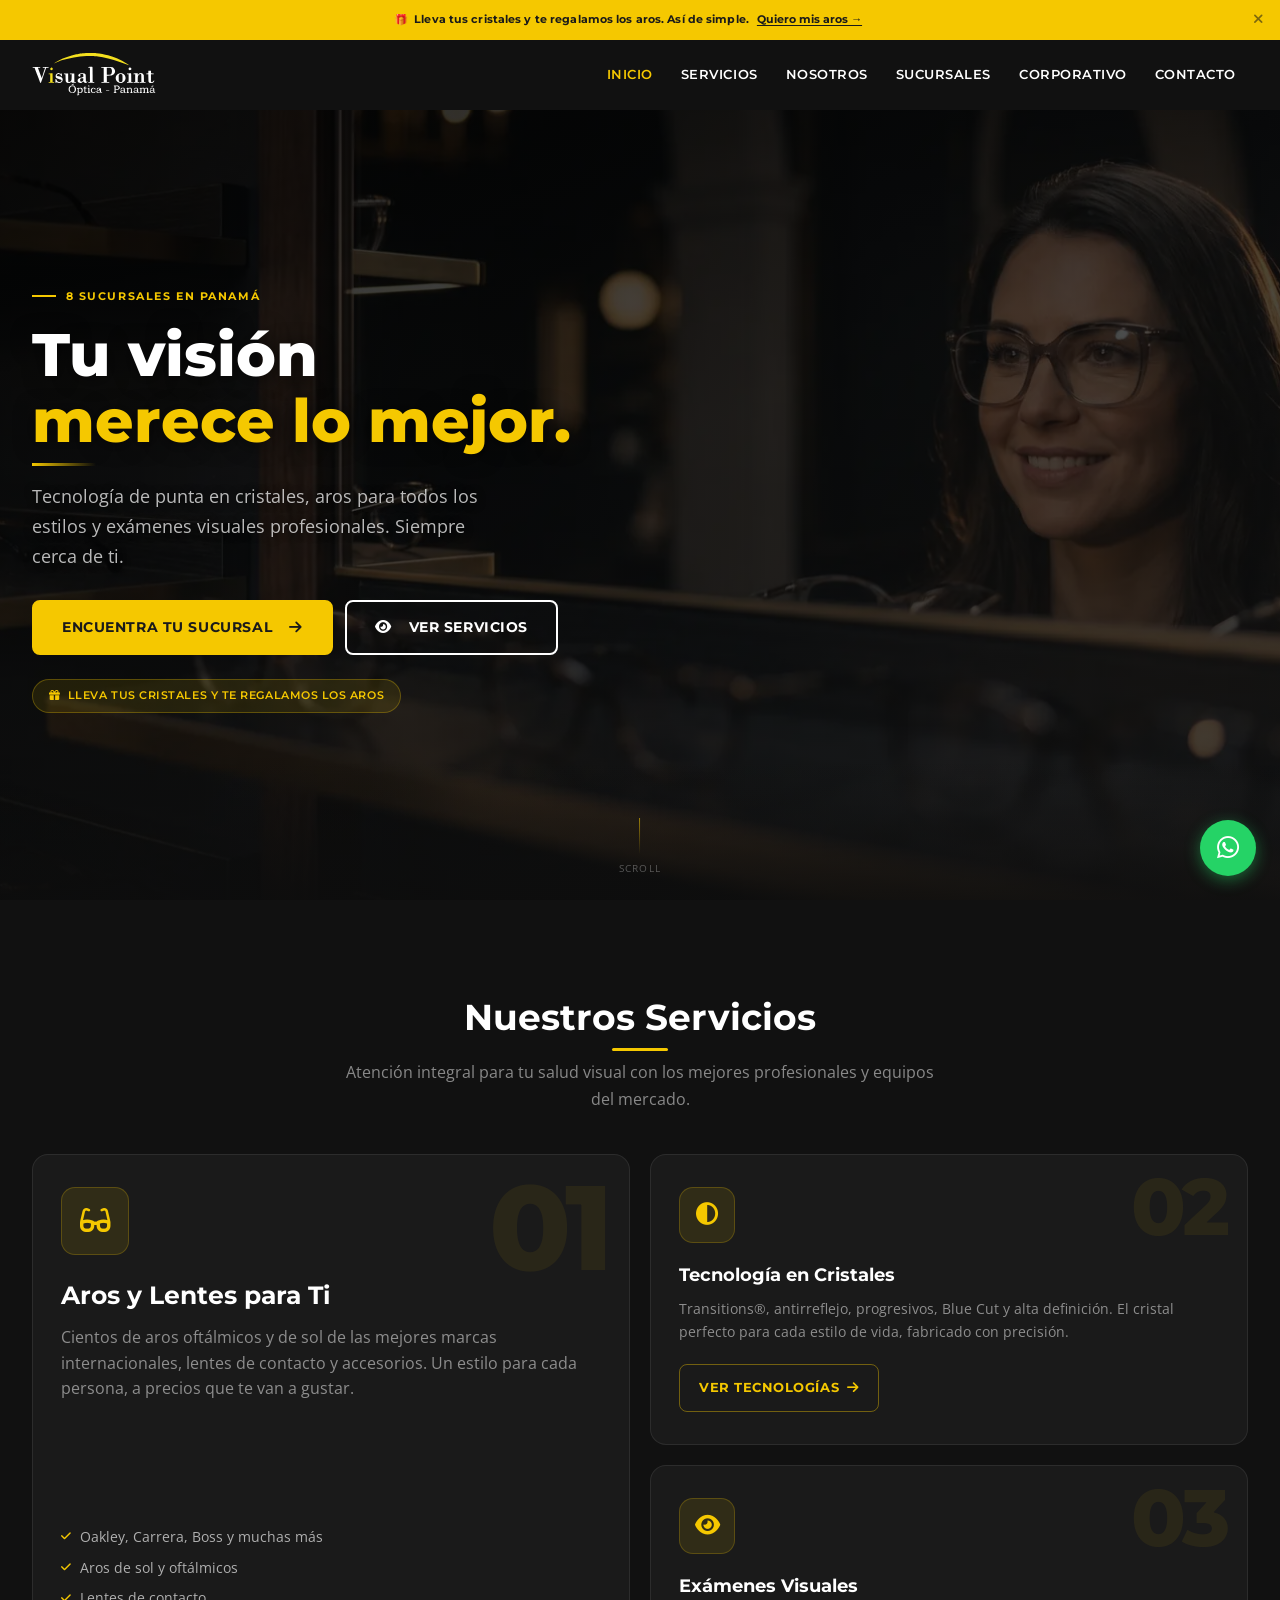
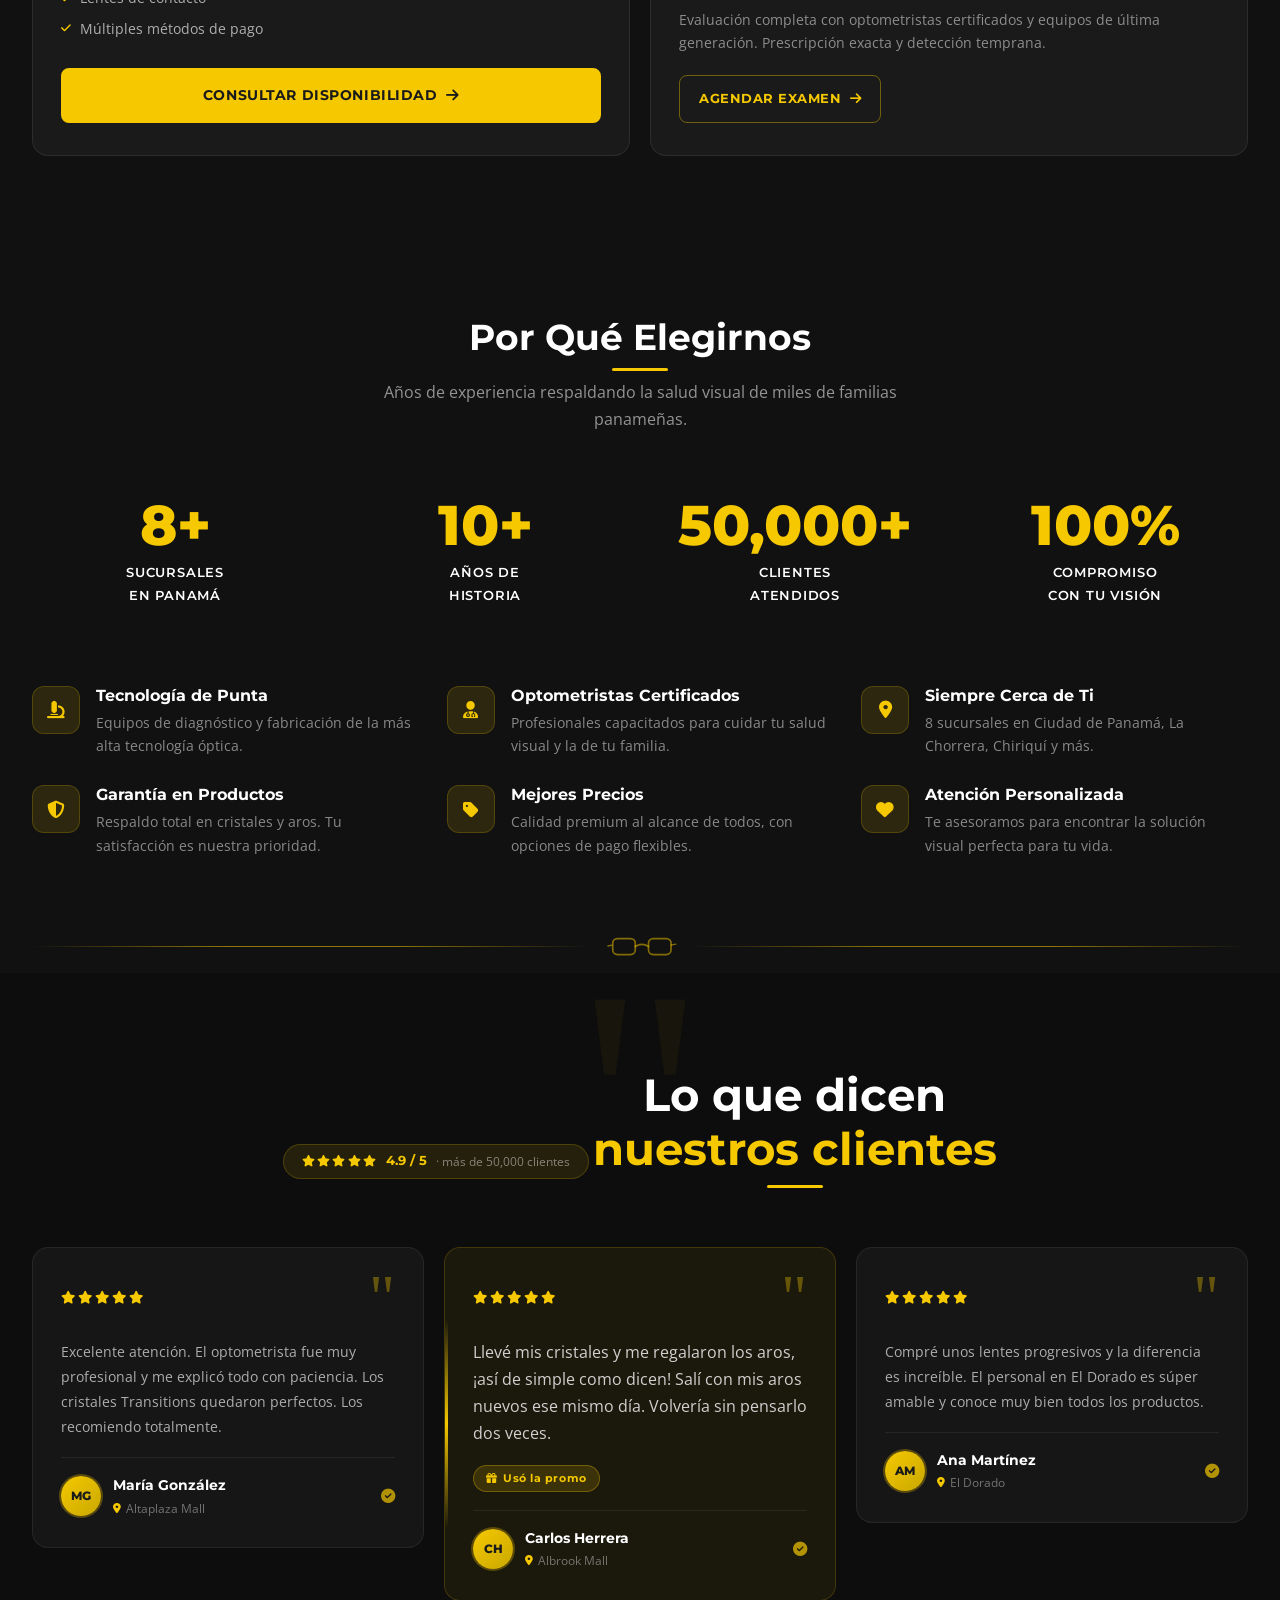
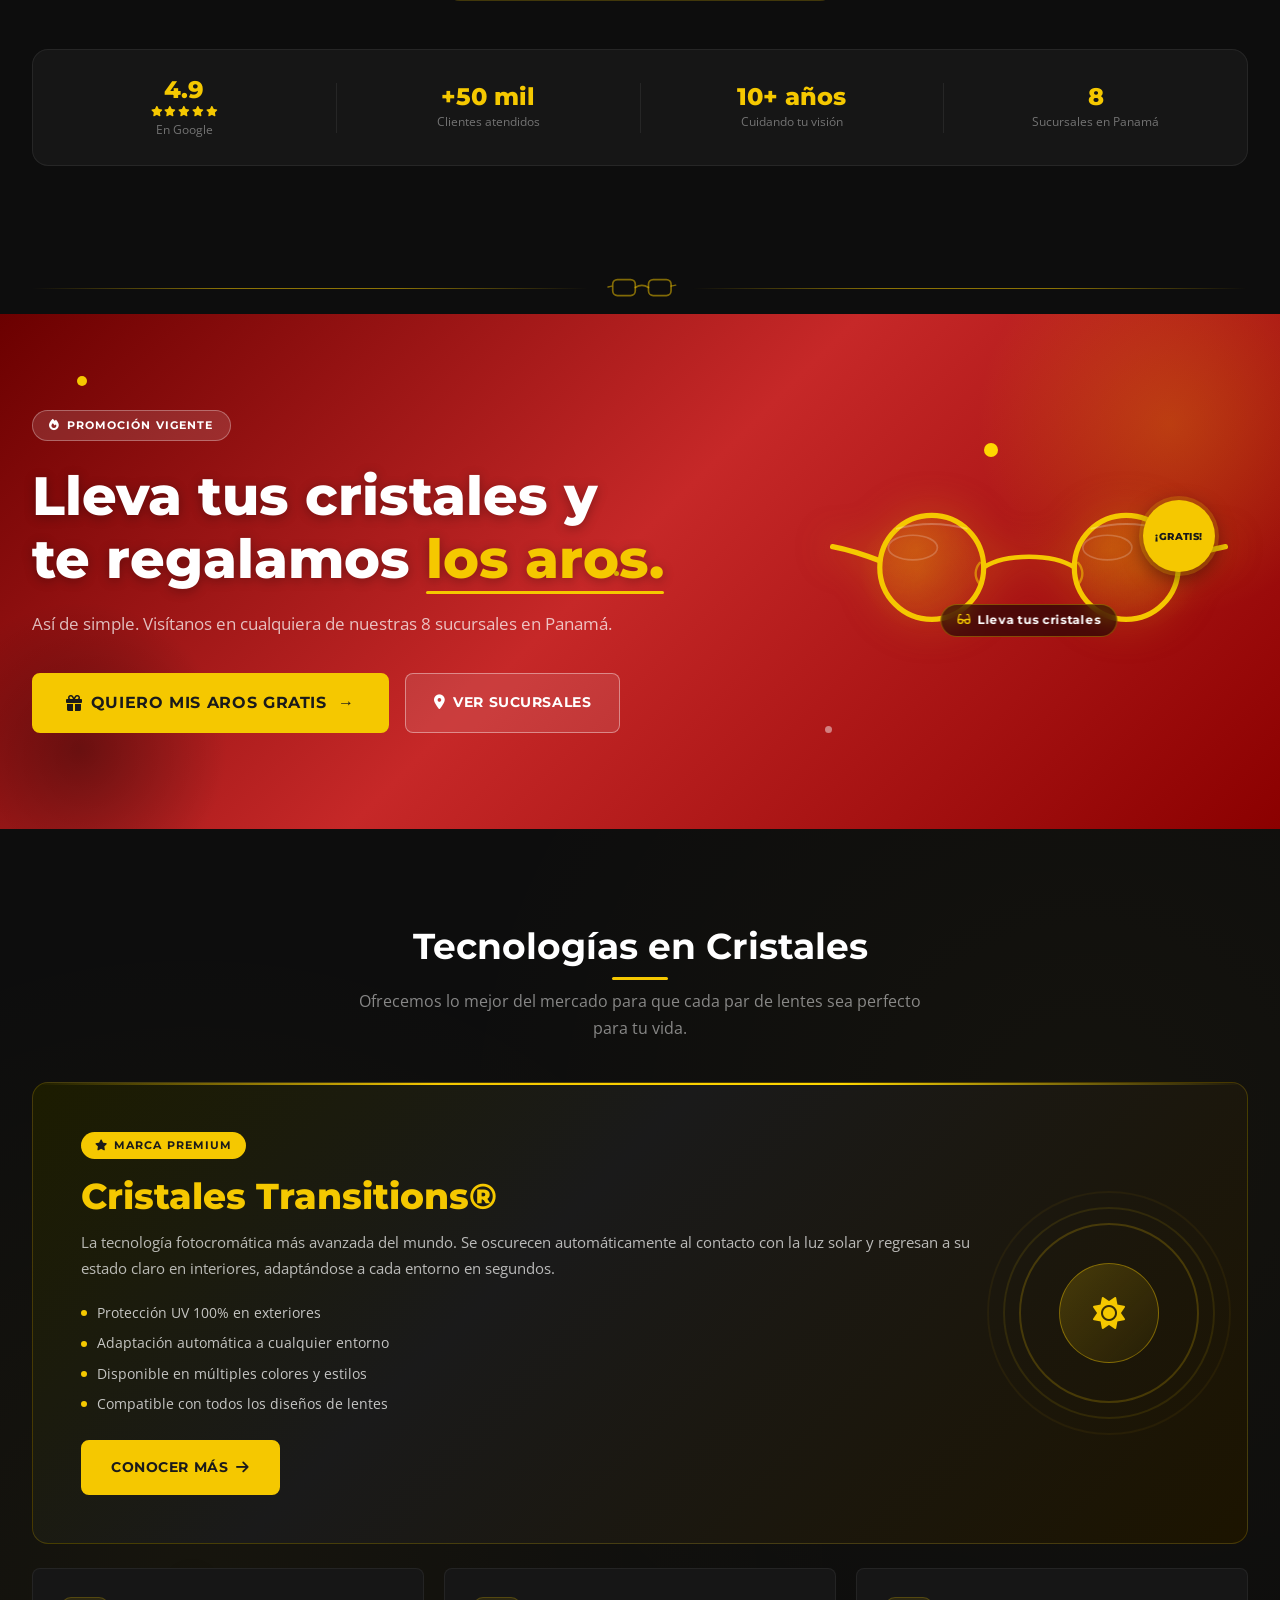
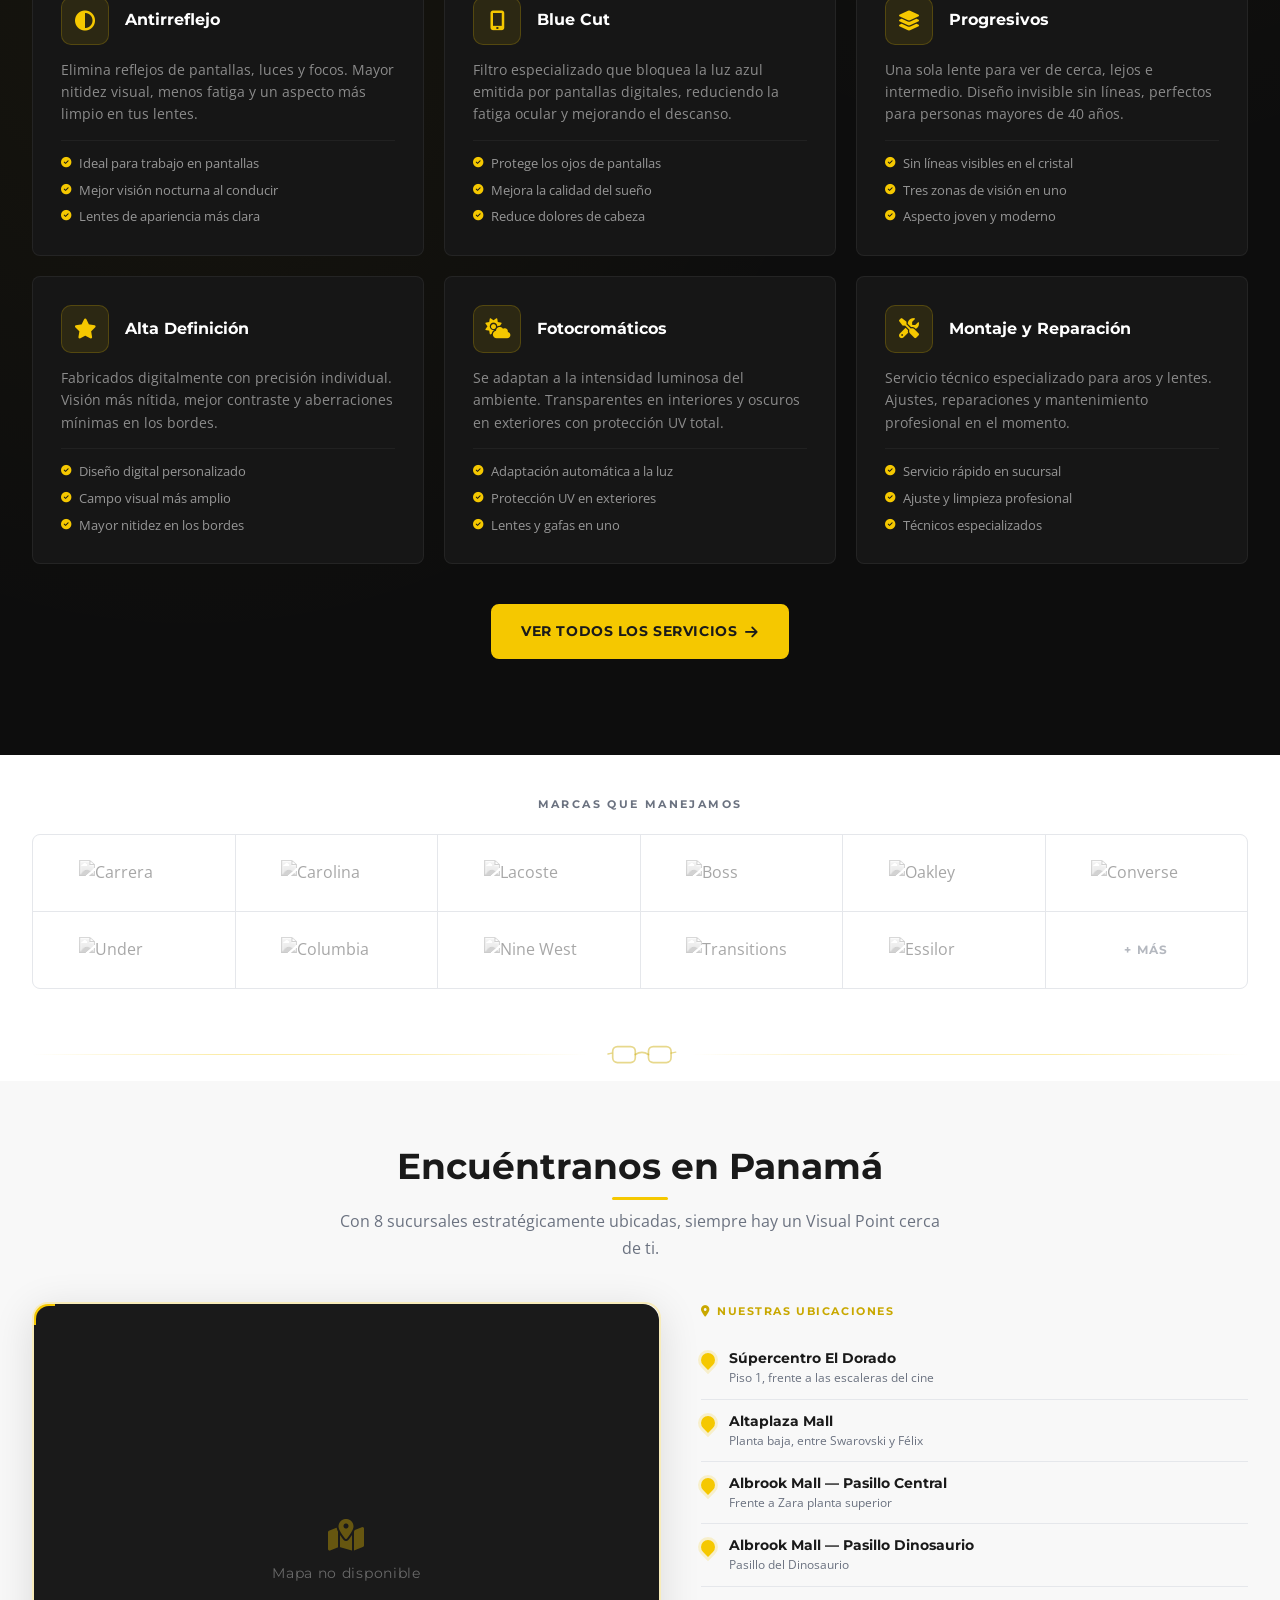
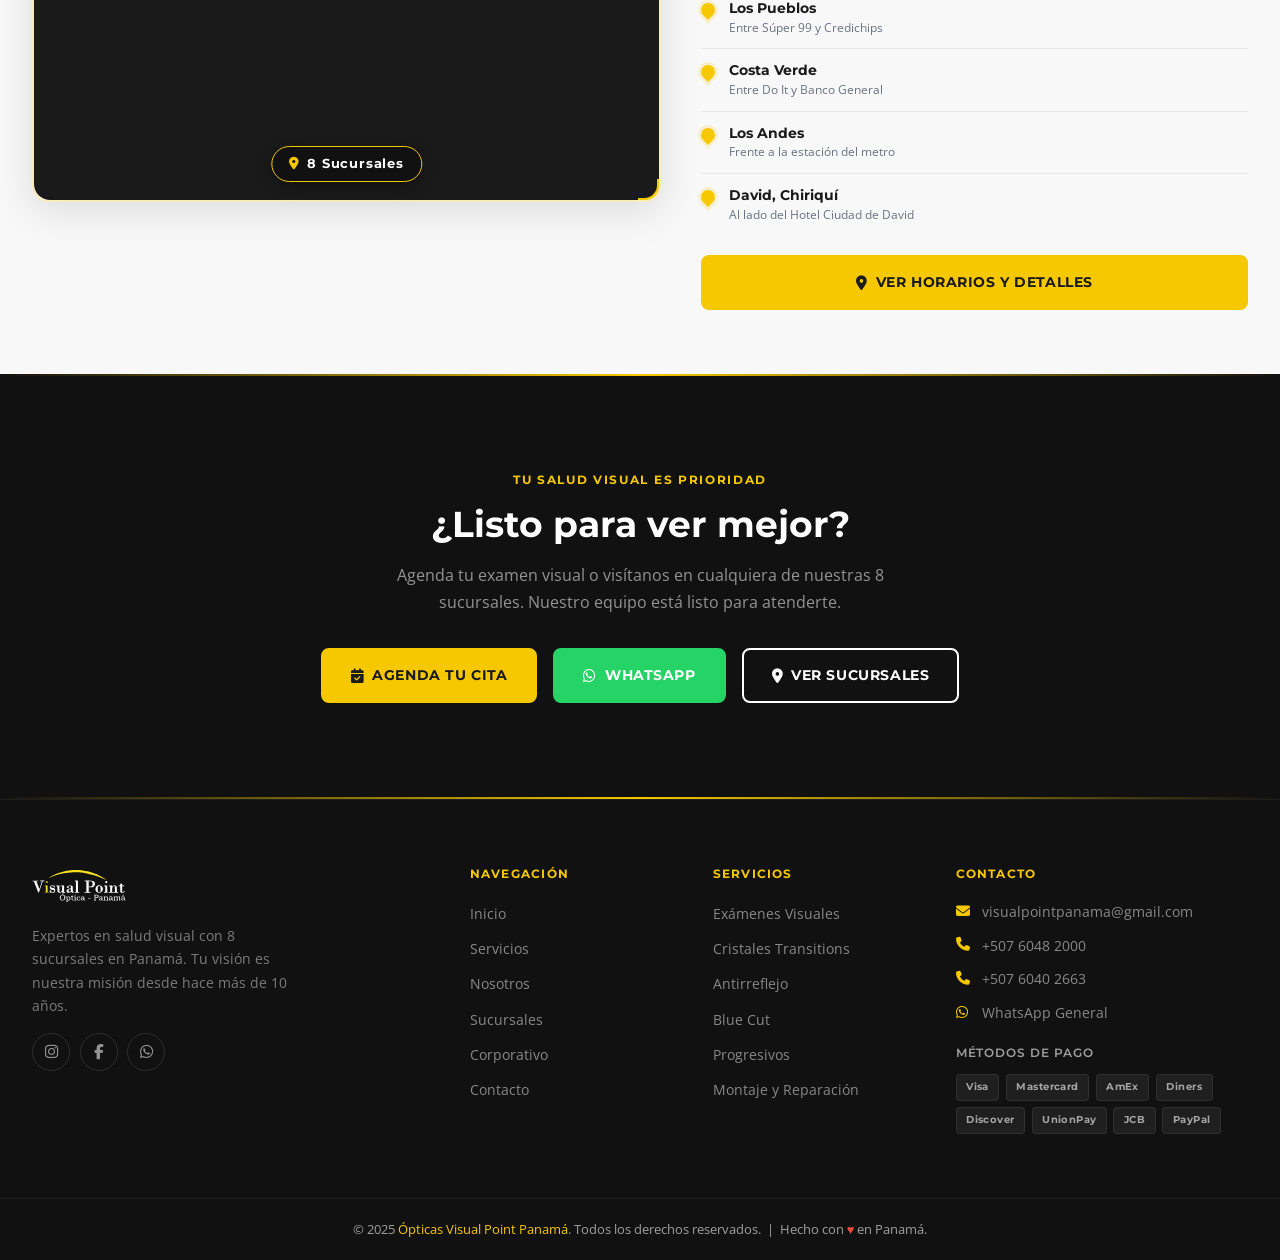
==== commit 120f0066: "Fix accessibility issues flagged by PageSpeed Insights/axe-core - Add role="img" to 7 icon-based rat" ====
--- a/index.html
+++ b/index.html
@@ -333,7 +333,7 @@
               <i class="fas fa-microscope" style="color:var(--color-gold);font-size:1.1rem;"></i>
             </div>
             <div>
-              <h4 style="color:#fff;margin-bottom:0.35rem;font-size:1rem;">Tecnología de Punta</h4>
+              <h3 style="color:#fff;margin-bottom:0.35rem;font-size:1rem;">Tecnología de Punta</h3>
               <p style="font-size:0.86rem;color:rgba(255,255,255,0.5);">Equipos de diagnóstico y fabricación de la más alta tecnología óptica.</p>
             </div>
           </div>
@@ -343,7 +343,7 @@
               <i class="fas fa-user-doctor" style="color:var(--color-gold);font-size:1.1rem;"></i>
             </div>
             <div>
-              <h4 style="color:#fff;margin-bottom:0.35rem;font-size:1rem;">Optometristas Certificados</h4>
+              <h3 style="color:#fff;margin-bottom:0.35rem;font-size:1rem;">Optometristas Certificados</h3>
               <p style="font-size:0.86rem;color:rgba(255,255,255,0.5);">Profesionales capacitados para cuidar tu salud visual y la de tu familia.</p>
             </div>
           </div>
@@ -353,7 +353,7 @@
               <i class="fas fa-map-marker-alt" style="color:var(--color-gold);font-size:1.1rem;"></i>
             </div>
             <div>
-              <h4 style="color:#fff;margin-bottom:0.35rem;font-size:1rem;">Siempre Cerca de Ti</h4>
+              <h3 style="color:#fff;margin-bottom:0.35rem;font-size:1rem;">Siempre Cerca de Ti</h3>
               <p style="font-size:0.86rem;color:rgba(255,255,255,0.5);">8 sucursales en Ciudad de Panamá, La Chorrera, Chiriquí y más.</p>
             </div>
           </div>
@@ -363,7 +363,7 @@
               <i class="fas fa-shield-halved" style="color:var(--color-gold);font-size:1.1rem;"></i>
             </div>
             <div>
-              <h4 style="color:#fff;margin-bottom:0.35rem;font-size:1rem;">Garantía en Productos</h4>
+              <h3 style="color:#fff;margin-bottom:0.35rem;font-size:1rem;">Garantía en Productos</h3>
               <p style="font-size:0.86rem;color:rgba(255,255,255,0.5);">Respaldo total en cristales y aros. Tu satisfacción es nuestra prioridad.</p>
             </div>
           </div>
@@ -373,7 +373,7 @@
               <i class="fas fa-tag" style="color:var(--color-gold);font-size:1.1rem;"></i>
             </div>
             <div>
-              <h4 style="color:#fff;margin-bottom:0.35rem;font-size:1rem;">Mejores Precios</h4>
+              <h3 style="color:#fff;margin-bottom:0.35rem;font-size:1rem;">Mejores Precios</h3>
               <p style="font-size:0.86rem;color:rgba(255,255,255,0.5);">Calidad premium al alcance de todos, con opciones de pago flexibles.</p>
             </div>
           </div>
@@ -383,7 +383,7 @@
               <i class="fas fa-heart" style="color:var(--color-gold);font-size:1.1rem;"></i>
             </div>
             <div>
-              <h4 style="color:#fff;margin-bottom:0.35rem;font-size:1rem;">Atención Personalizada</h4>
+              <h3 style="color:#fff;margin-bottom:0.35rem;font-size:1rem;">Atención Personalizada</h3>
               <p style="font-size:0.86rem;color:rgba(255,255,255,0.5);">Te asesoramos para encontrar la solución visual perfecta para tu vida.</p>
             </div>
           </div>
@@ -418,7 +418,7 @@
         <!-- Cabecera con rating prominente -->
         <div class="testi-header" data-aos="fade-up">
           <div class="testi-header__rating">
-            <div class="testi-header__stars" aria-label="Calificación 5 estrellas">
+            <div class="testi-header__stars" role="img" aria-label="Calificación 5 estrellas">
               <i class="fas fa-star"></i><i class="fas fa-star"></i><i class="fas fa-star"></i>
               <i class="fas fa-star"></i><i class="fas fa-star"></i>
             </div>
@@ -436,7 +436,7 @@
           <!-- Card 1 -->
           <article class="testi-card" data-aos="fade-up" data-aos-delay="100">
             <div class="testi-card__top">
-              <div class="testi-card__stars" aria-label="5 estrellas">
+              <div class="testi-card__stars" role="img" aria-label="5 estrellas">
                 <i class="fas fa-star"></i><i class="fas fa-star"></i><i class="fas fa-star"></i>
                 <i class="fas fa-star"></i><i class="fas fa-star"></i>
               </div>
@@ -454,14 +454,14 @@
                   <i class="fas fa-location-dot"></i> Altaplaza Mall
                 </p>
               </div>
-              <i class="fas fa-check-circle testi-card__verified" title="Compra verificada" aria-label="Compra verificada"></i>
+              <i class="fas fa-check-circle testi-card__verified" role="img" title="Compra verificada" aria-label="Compra verificada"></i>
             </div>
           </article>
 
           <!-- Card 2 — destacada con foto -->
           <article class="testi-card testi-card--featured" data-aos="fade-up" data-aos-delay="175">
             <div class="testi-card__top">
-              <div class="testi-card__stars" aria-label="5 estrellas">
+              <div class="testi-card__stars" role="img" aria-label="5 estrellas">
                 <i class="fas fa-star"></i><i class="fas fa-star"></i><i class="fas fa-star"></i>
                 <i class="fas fa-star"></i><i class="fas fa-star"></i>
               </div>
@@ -481,14 +481,14 @@
                   <i class="fas fa-location-dot"></i> Albrook Mall
                 </p>
               </div>
-              <i class="fas fa-check-circle testi-card__verified" aria-label="Compra verificada"></i>
+              <i class="fas fa-check-circle testi-card__verified" role="img" aria-label="Compra verificada"></i>
             </div>
           </article>
 
           <!-- Card 3 -->
           <article class="testi-card" data-aos="fade-up" data-aos-delay="250">
             <div class="testi-card__top">
-              <div class="testi-card__stars" aria-label="5 estrellas">
+              <div class="testi-card__stars" role="img" aria-label="5 estrellas">
                 <i class="fas fa-star"></i><i class="fas fa-star"></i><i class="fas fa-star"></i>
                 <i class="fas fa-star"></i><i class="fas fa-star"></i>
               </div>
@@ -506,7 +506,7 @@
                   <i class="fas fa-location-dot"></i> El Dorado
                 </p>
               </div>
-              <i class="fas fa-check-circle testi-card__verified" aria-label="Compra verificada"></i>
+              <i class="fas fa-check-circle testi-card__verified" role="img" aria-label="Compra verificada"></i>
             </div>
           </article>
 
@@ -972,7 +972,7 @@
             <div class="map-location-item">
               <div class="map-pin"></div>
               <div class="map-location-info">
-                <h4>Súpercentro El Dorado</h4>
+                <h3>Súpercentro El Dorado</h3>
                 <p>Piso 1, frente a las escaleras del cine</p>
               </div>
             </div>
@@ -980,7 +980,7 @@
             <div class="map-location-item">
               <div class="map-pin"></div>
               <div class="map-location-info">
-                <h4>Altaplaza Mall</h4>
+                <h3>Altaplaza Mall</h3>
                 <p>Planta baja, entre Swarovski y Félix</p>
               </div>
             </div>
@@ -988,7 +988,7 @@
             <div class="map-location-item">
               <div class="map-pin"></div>
               <div class="map-location-info">
-                <h4>Albrook Mall — Pasillo Central</h4>
+                <h3>Albrook Mall — Pasillo Central</h3>
                 <p>Frente a Zara planta superior</p>
               </div>
             </div>
@@ -996,7 +996,7 @@
             <div class="map-location-item">
               <div class="map-pin"></div>
               <div class="map-location-info">
-                <h4>Albrook Mall — Pasillo Dinosaurio</h4>
+                <h3>Albrook Mall — Pasillo Dinosaurio</h3>
                 <p>Pasillo del Dinosaurio</p>
               </div>
             </div>
@@ -1004,7 +1004,7 @@
             <div class="map-location-item">
               <div class="map-pin"></div>
               <div class="map-location-info">
-                <h4>Los Pueblos</h4>
+                <h3>Los Pueblos</h3>
                 <p>Entre Súper 99 y Credichips</p>
               </div>
             </div>
@@ -1012,7 +1012,7 @@
             <div class="map-location-item">
               <div class="map-pin"></div>
               <div class="map-location-info">
-                <h4>Costa Verde</h4>
+                <h3>Costa Verde</h3>
                 <p>Entre Do It y Banco General</p>
               </div>
             </div>
@@ -1020,7 +1020,7 @@
             <div class="map-location-item">
               <div class="map-pin"></div>
               <div class="map-location-info">
-                <h4>Los Andes</h4>
+                <h3>Los Andes</h3>
                 <p>Frente a la estación del metro</p>
               </div>
             </div>
@@ -1028,7 +1028,7 @@
             <div class="map-location-item">
               <div class="map-pin"></div>
               <div class="map-location-info">
-                <h4>David, Chiriquí</h4>
+                <h3>David, Chiriquí</h3>
                 <p>Al lado del Hotel Ciudad de David</p>
               </div>
             </div>
--- a/css/styles.css
+++ b/css/styles.css
@@ -411,6 +411,7 @@
   font-family: var(--font-heading);
   font-size: 0.7rem;
   font-weight: 700;
+  color: var(--color-primary);
   letter-spacing: 0.01em;
   line-height: 1;
   white-space: nowrap;
@@ -2435,7 +2436,7 @@
   font-family: var(--font-heading);
   font-size: 0.72rem;
   font-weight: 600;
-  color: rgba(255,255,255,0.3);
+  color: rgba(255,255,255,0.6);
   letter-spacing: 0.08em;
   text-transform: uppercase;
   margin-bottom: 0.65rem;
@@ -2458,7 +2459,7 @@
   font-family: var(--font-heading);
   font-size: 0.65rem;
   font-weight: 700;
-  color: rgba(255,255,255,0.4);
+  color: rgba(255,255,255,0.6);
   letter-spacing: 0.04em;
   white-space: nowrap;
 }
@@ -2471,7 +2472,7 @@
 
 .footer__bottom p {
   font-size: 0.8rem;
-  color: rgba(255,255,255,0.25);
+  color: rgba(255,255,255,0.6);
 }
 
 .footer__bottom span {
@@ -2823,7 +2824,7 @@
     font-size: 0.95rem !important;
     flex-shrink: 0;
   }
-  .benefits-grid h4 { font-size: 0.85rem !important; margin-bottom: 0.2rem !important; }
+  .benefits-grid h3 { font-size: 0.85rem !important; margin-bottom: 0.2rem !important; }
   .benefits-grid p  { font-size: 0.78rem !important; line-height: 1.4 !important; }
 
   /* Tech section: ocultar visual decorativo en móvil */
@@ -2891,7 +2892,7 @@
     height: 44px !important;
     min-width: 44px !important;
   }
-  .benefits-grid h4 { font-size: 0.9rem !important; }
+  .benefits-grid h3 { font-size: 0.9rem !important; }
   .benefits-grid p  { font-size: 0.82rem !important; }
 }
 
@@ -3972,7 +3973,7 @@
   transform: rotate(-45deg) scale(1.15);
 }
 
-.map-location-info h4 {
+.map-location-info h3 {
   font-family: var(--font-heading);
   font-size: 0.88rem;
   font-weight: 700;
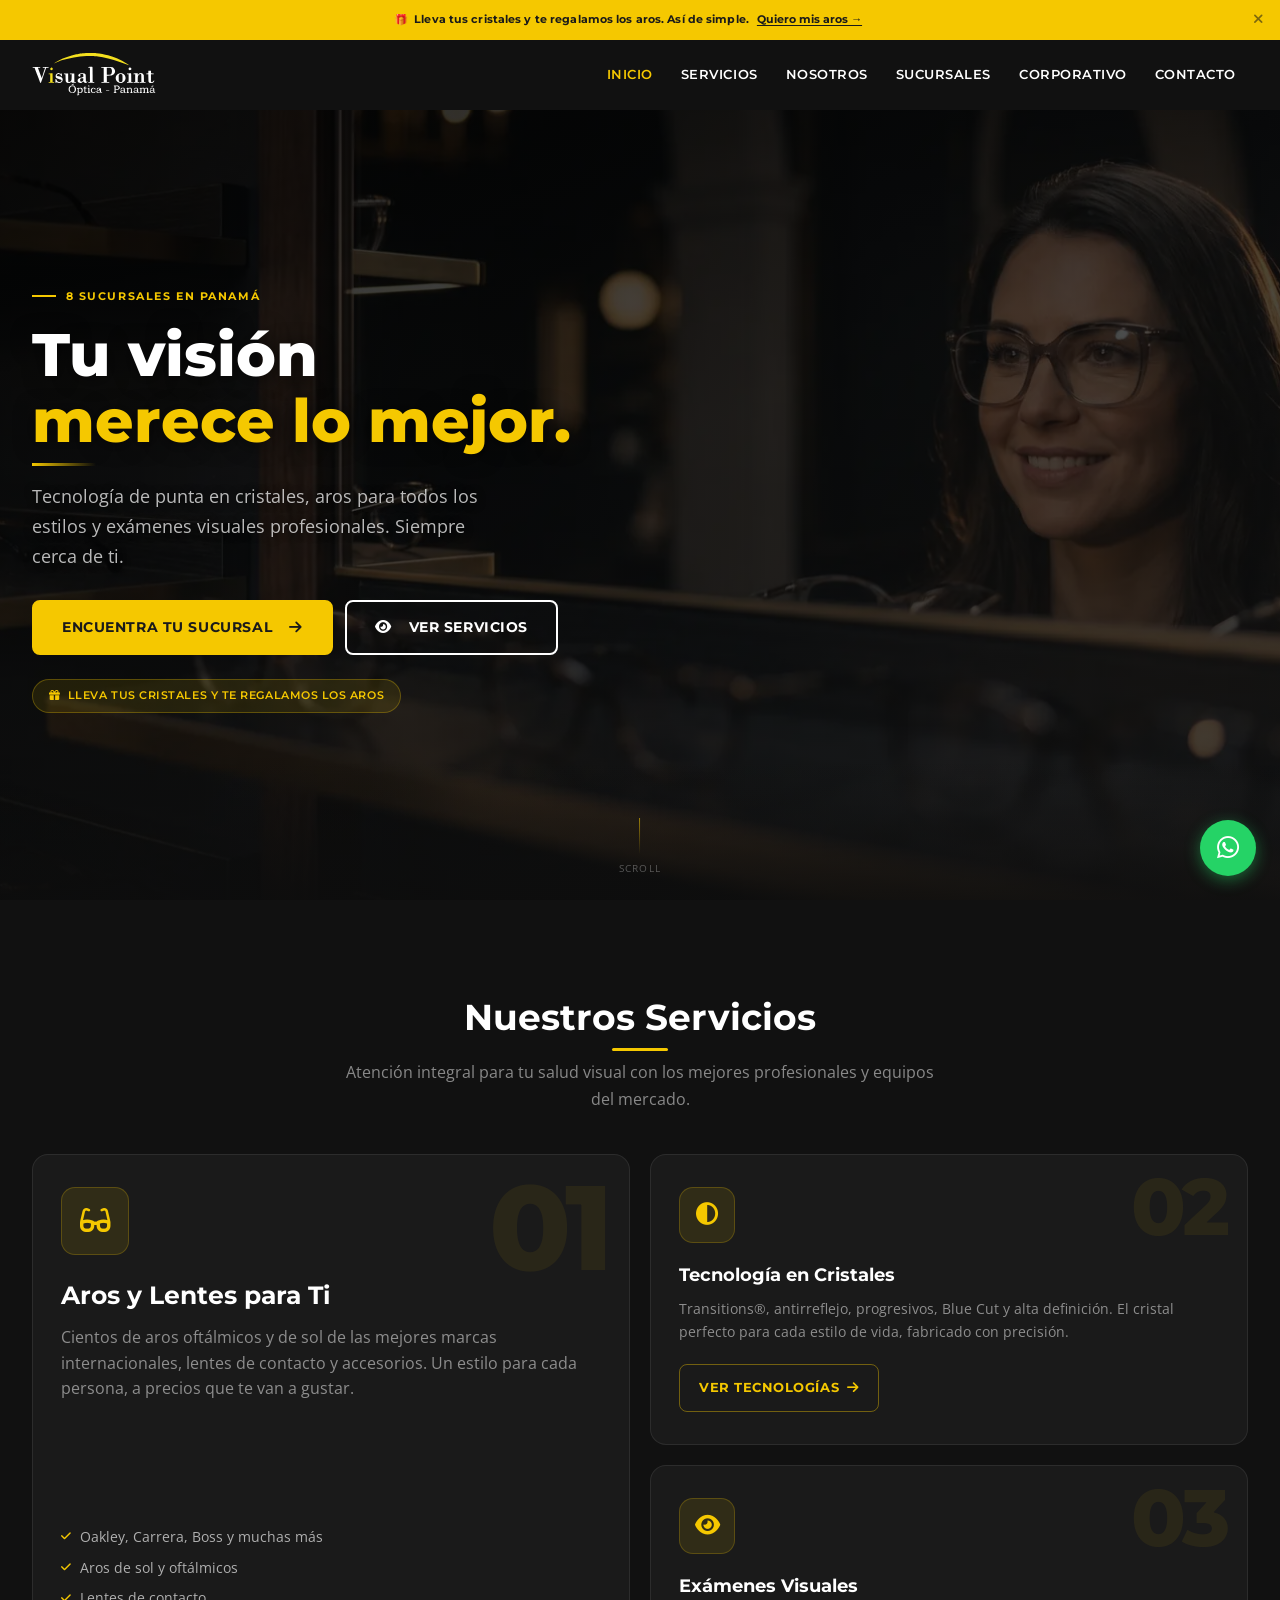
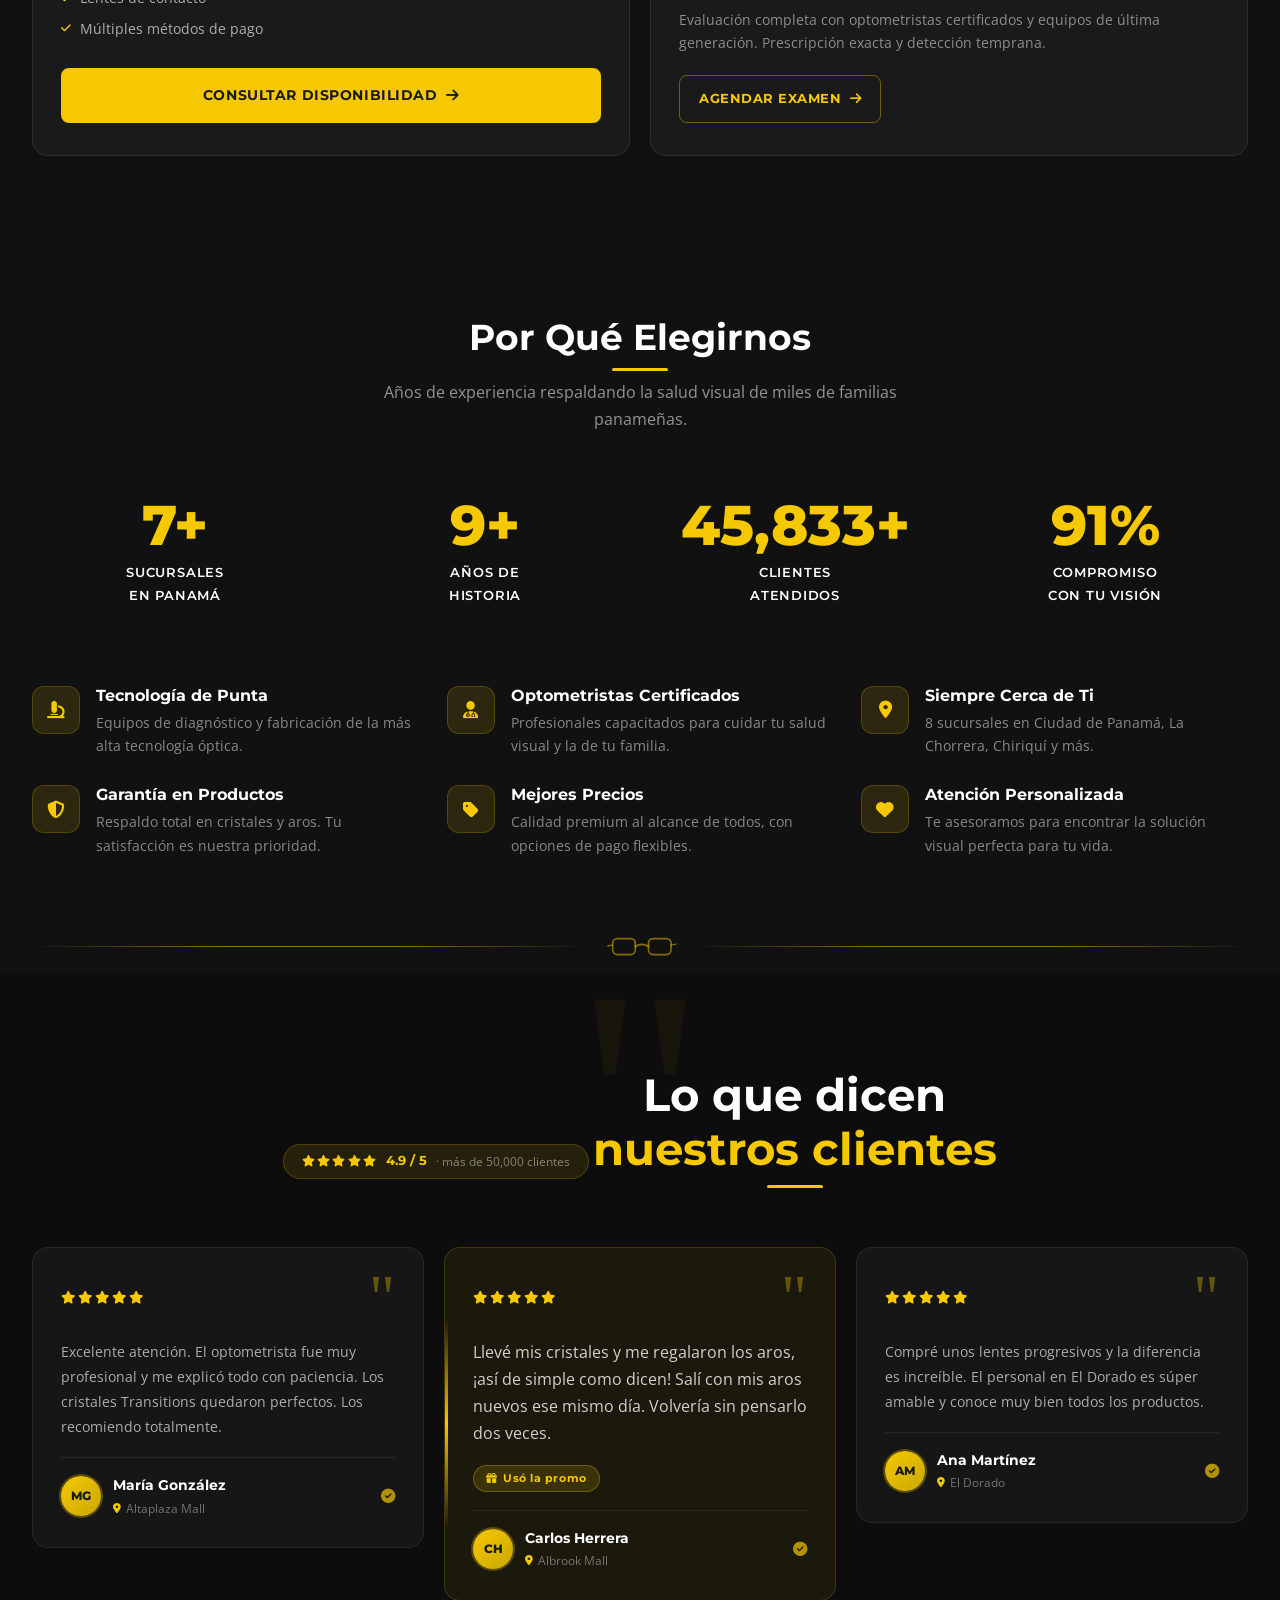
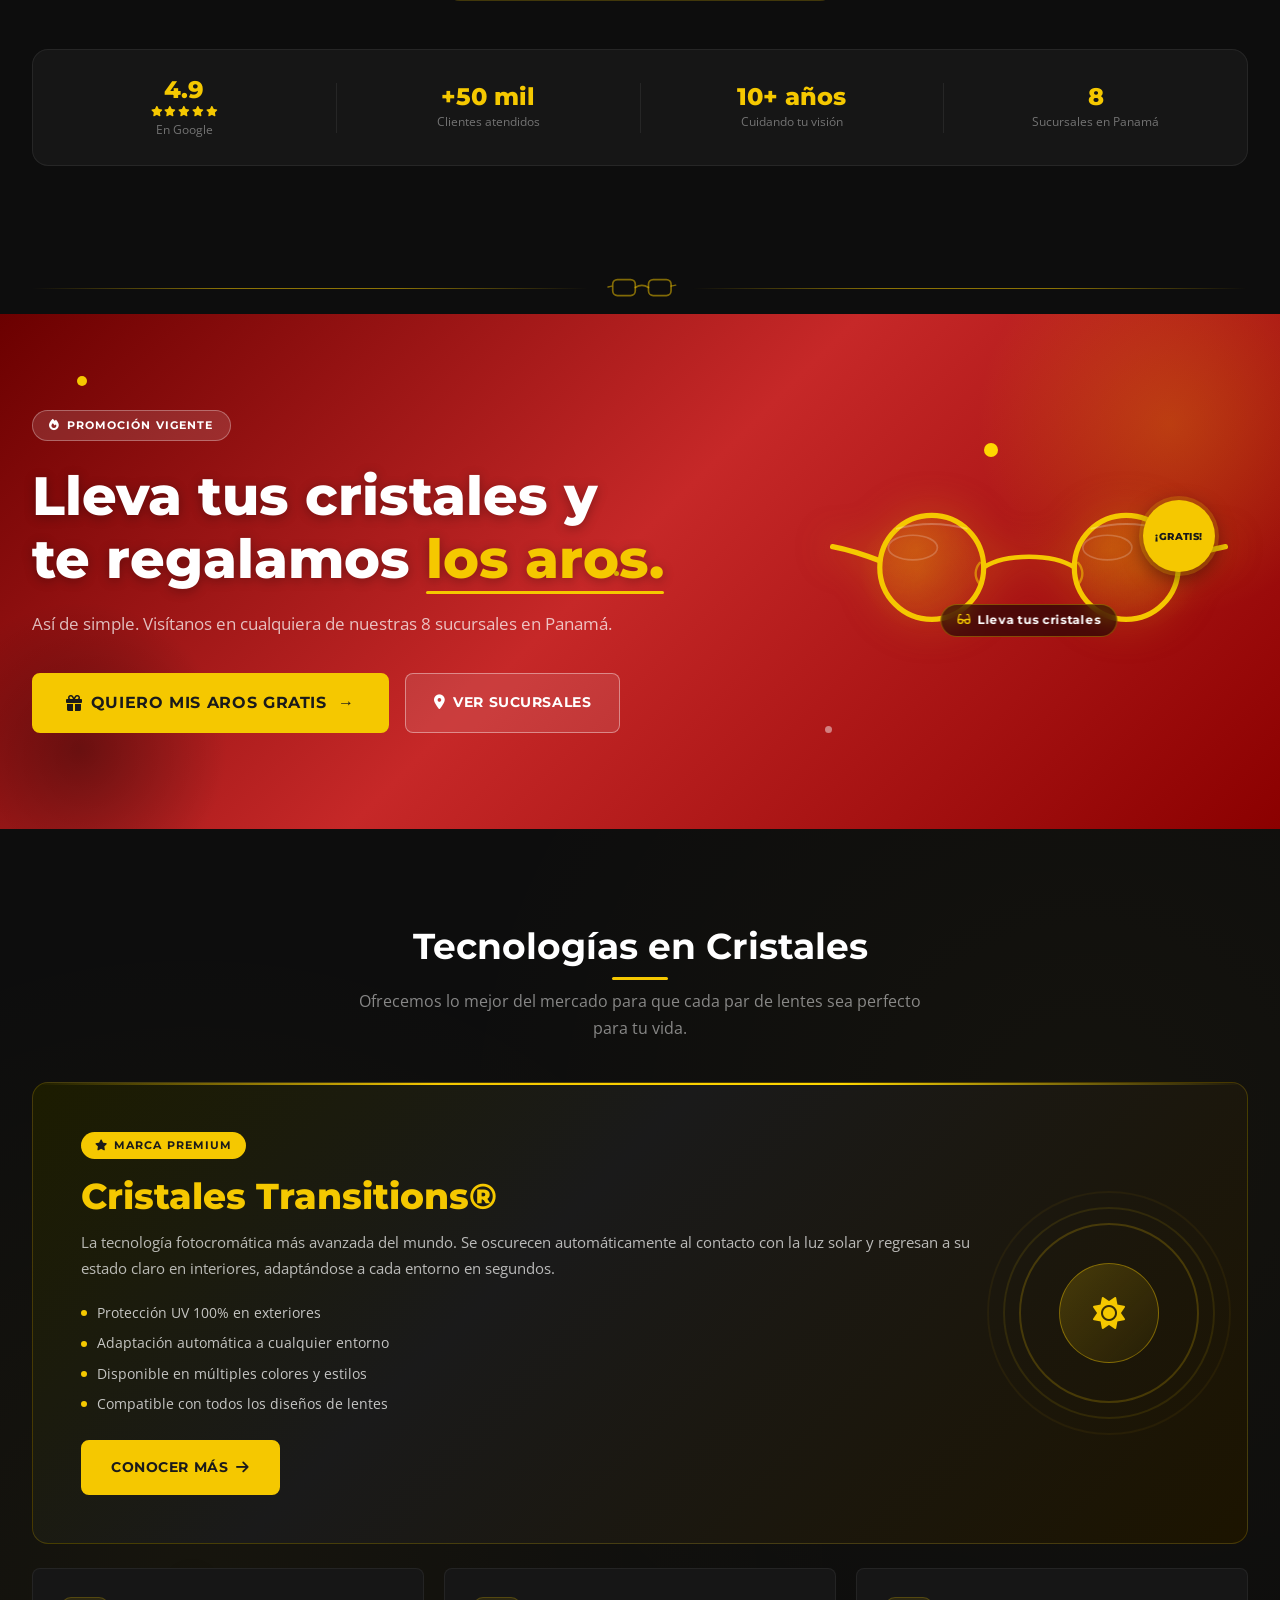
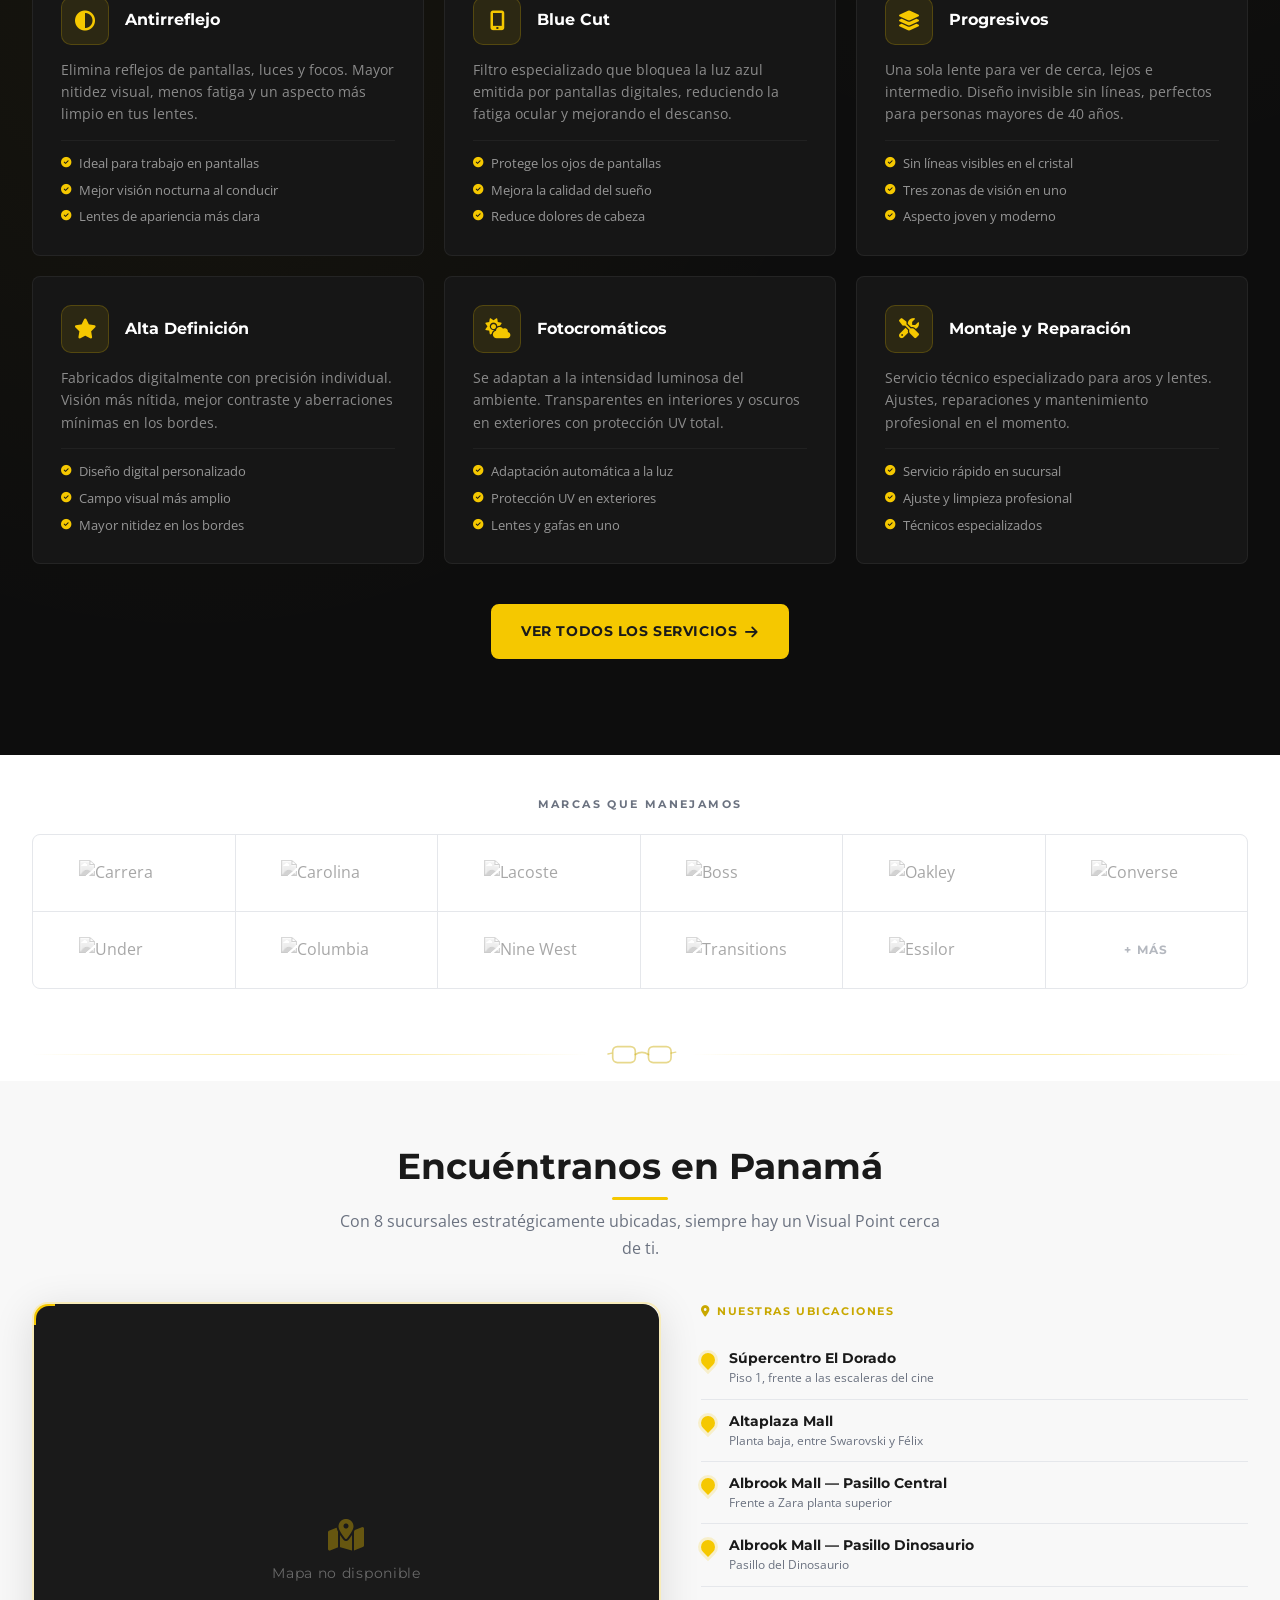
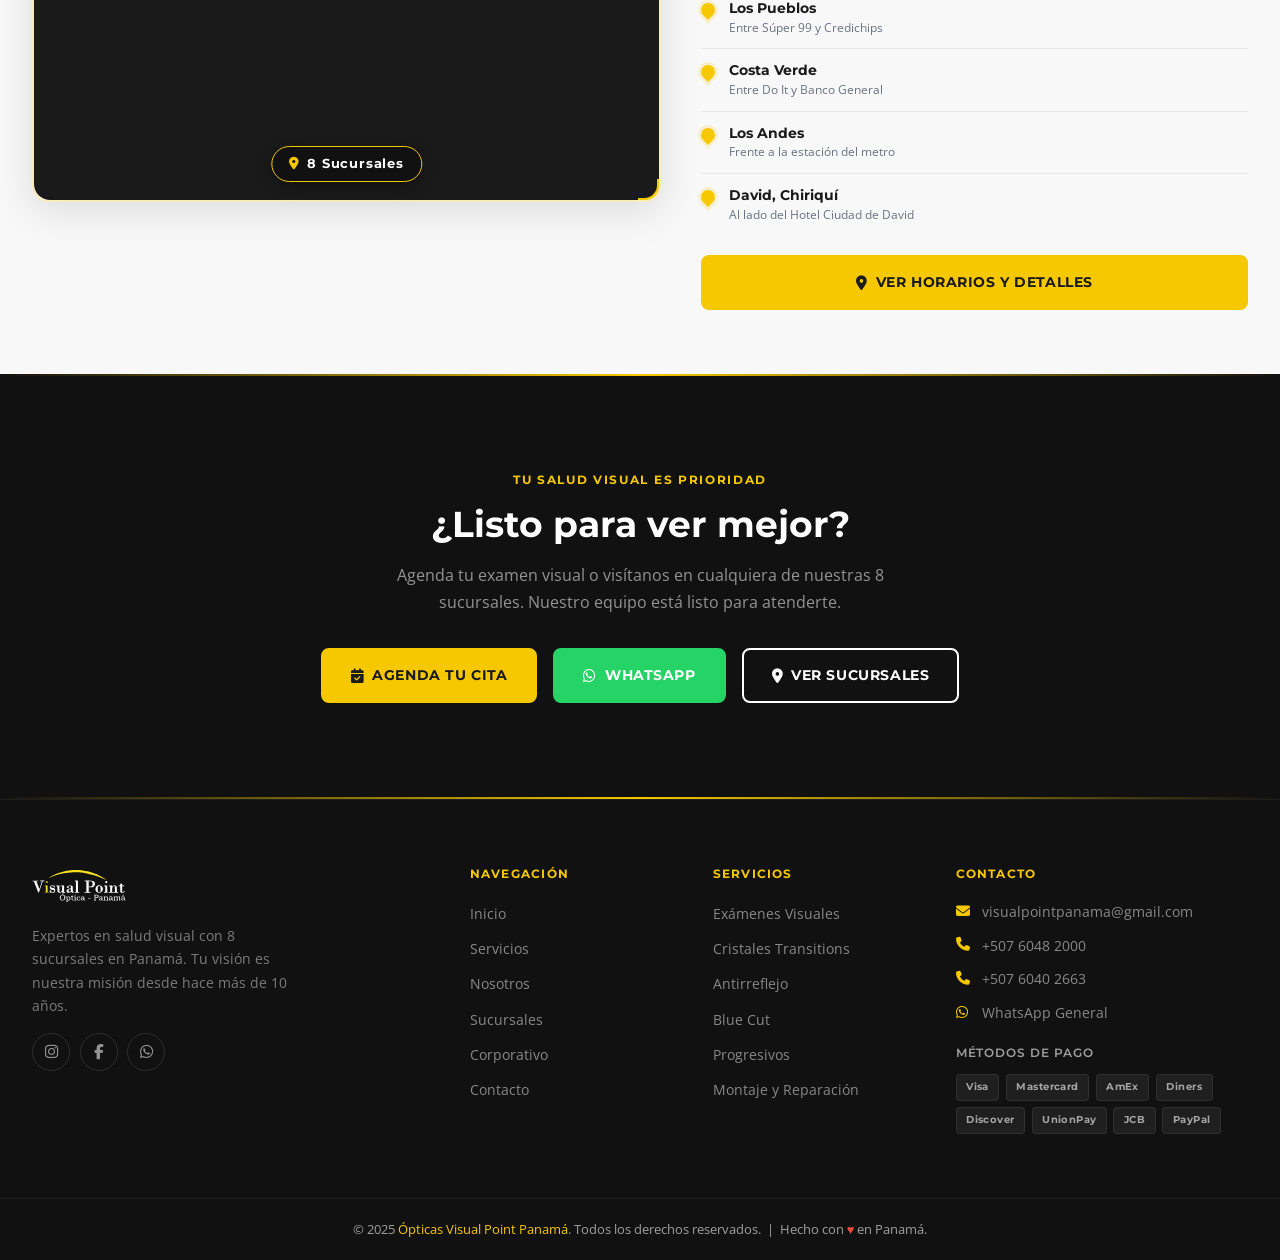
==== commit d109a24c: "Add branded share image for social link previews Generated with Higgsfield (black background, warm g" ====
--- a/index.html
+++ b/index.html
@@ -18,7 +18,7 @@
   <meta property="og:type" content="website">
   <meta property="og:title" content="Ópticas Visual Point Panamá | Expertos en Visión">
   <meta property="og:description" content="8 sucursales en Panamá. Exámenes visuales, cristales Transitions, aros para todos los estilos. Lleva tus cristales y te regalamos los aros.">
-  <meta property="og:image" content="https://visualpointopticas.com/images/hero/index-hero.webp">
+  <meta property="og:image" content="https://visualpointopticas.com/images/og/og-image.webp">
   <meta property="og:url" content="https://visualpointopticas.com">
   <meta property="og:locale" content="es_PA">
   <link rel="canonical" href="https://visualpointopticas.com/">
@@ -27,6 +27,7 @@
   <meta name="twitter:card" content="summary_large_image">
   <meta name="twitter:title" content="Ópticas Visual Point Panamá">
   <meta name="twitter:description" content="8 sucursales en Panamá. Lleva tus cristales y te regalamos los aros.">
+  <meta name="twitter:image" content="https://visualpointopticas.com/images/og/og-image.webp">
 
   <!-- Schema markup -->
   <script type="application/ld+json">
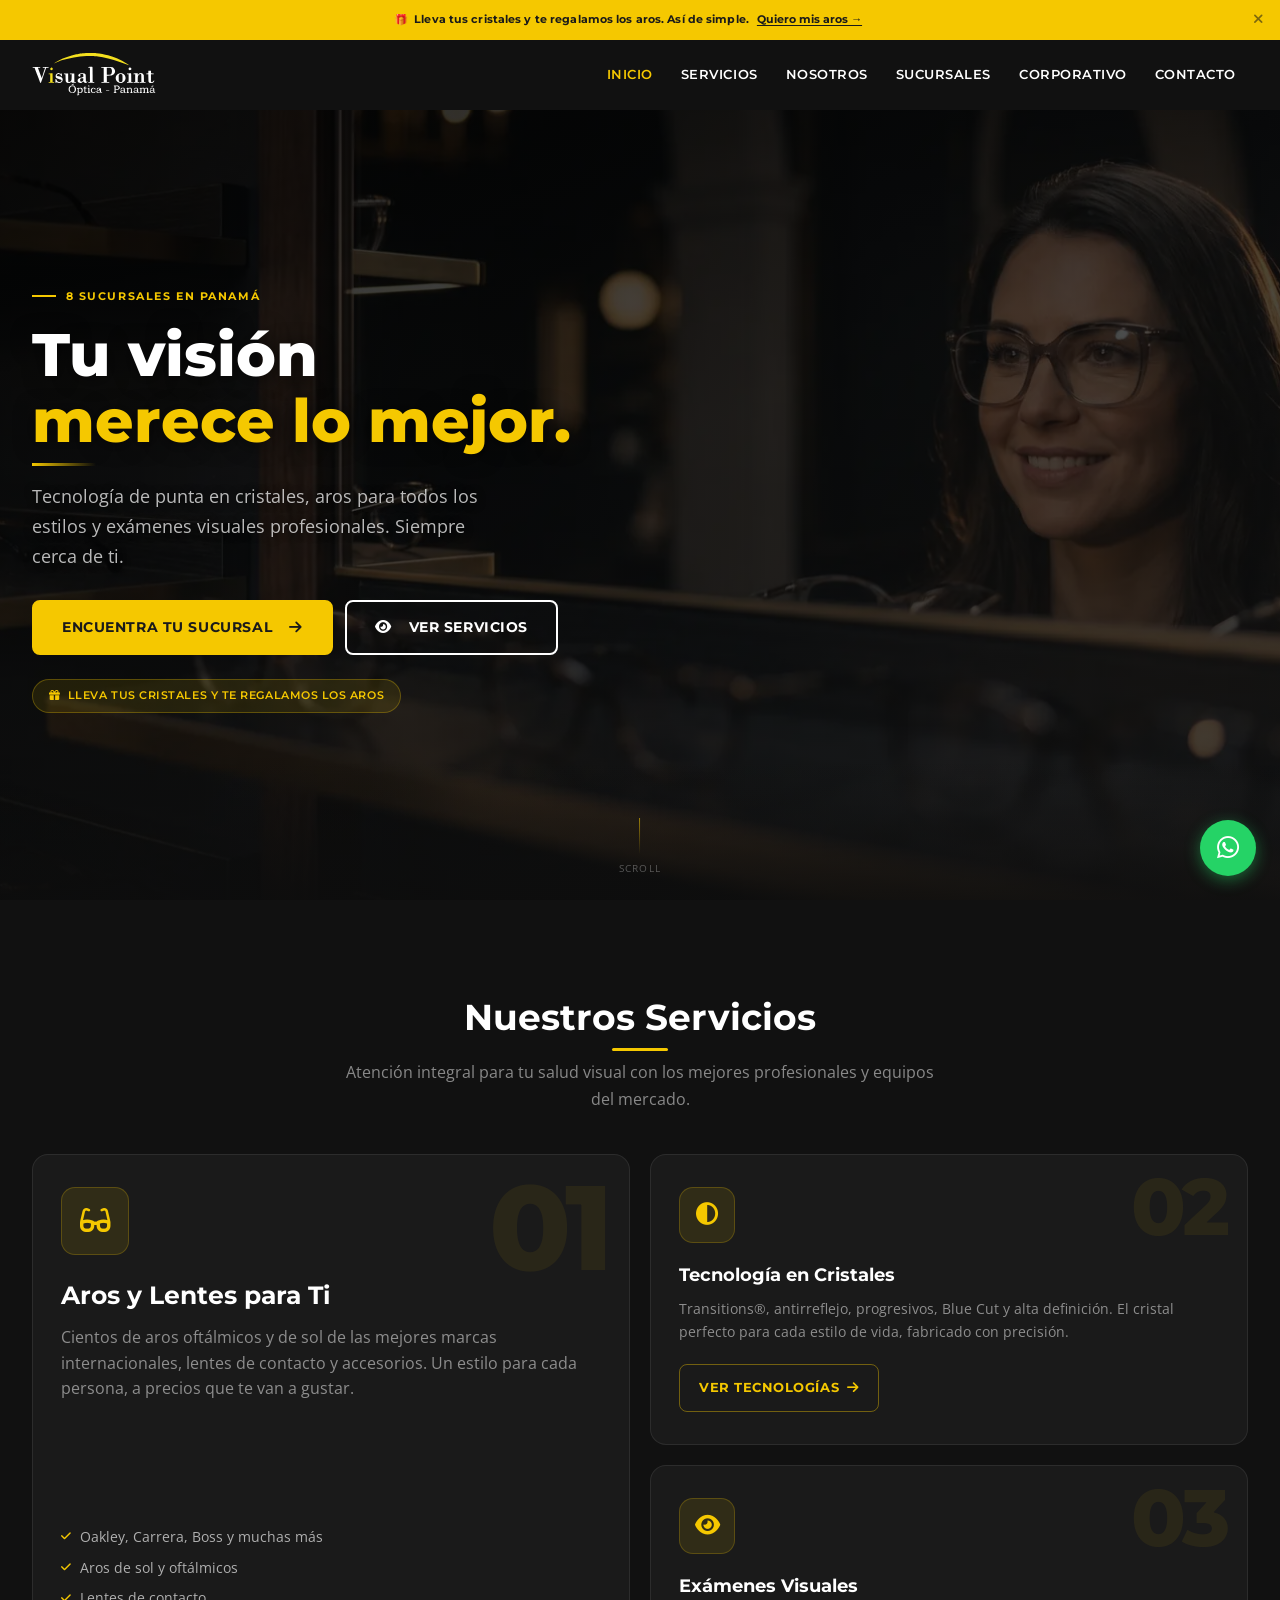
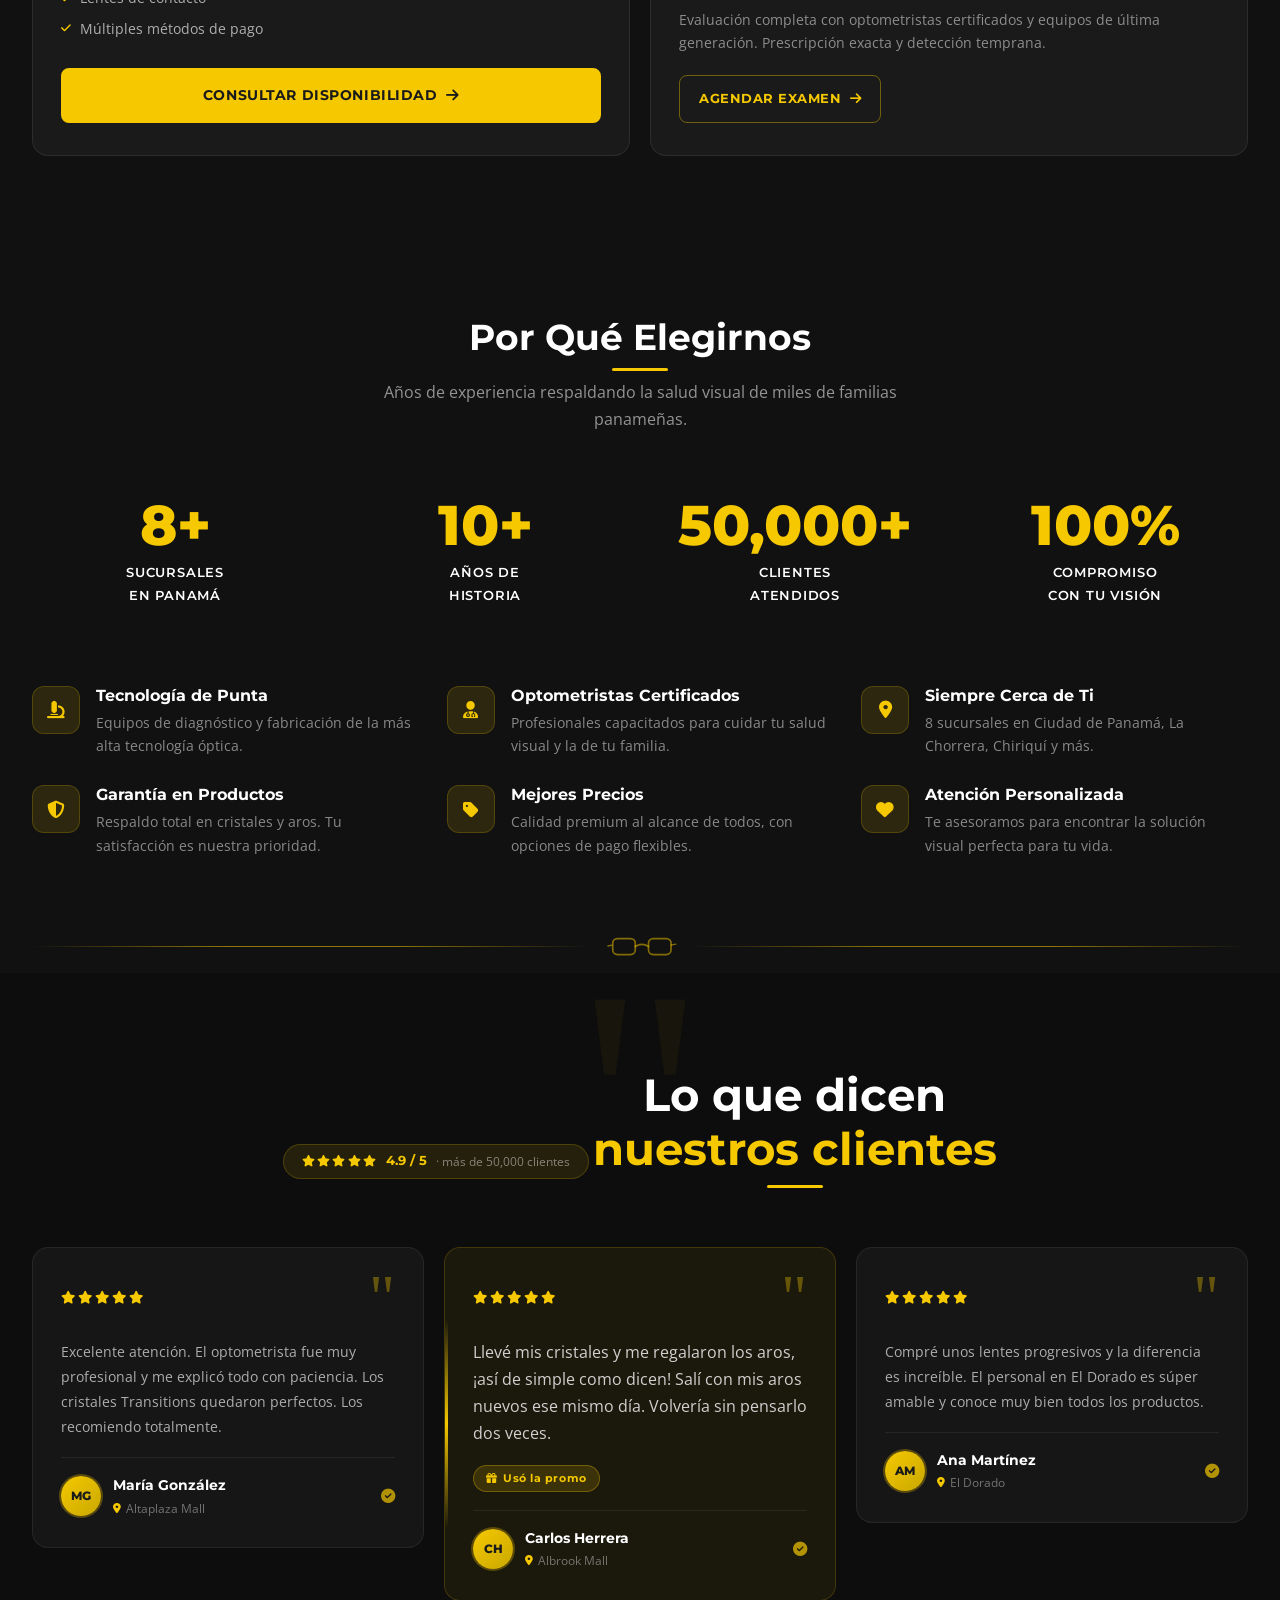
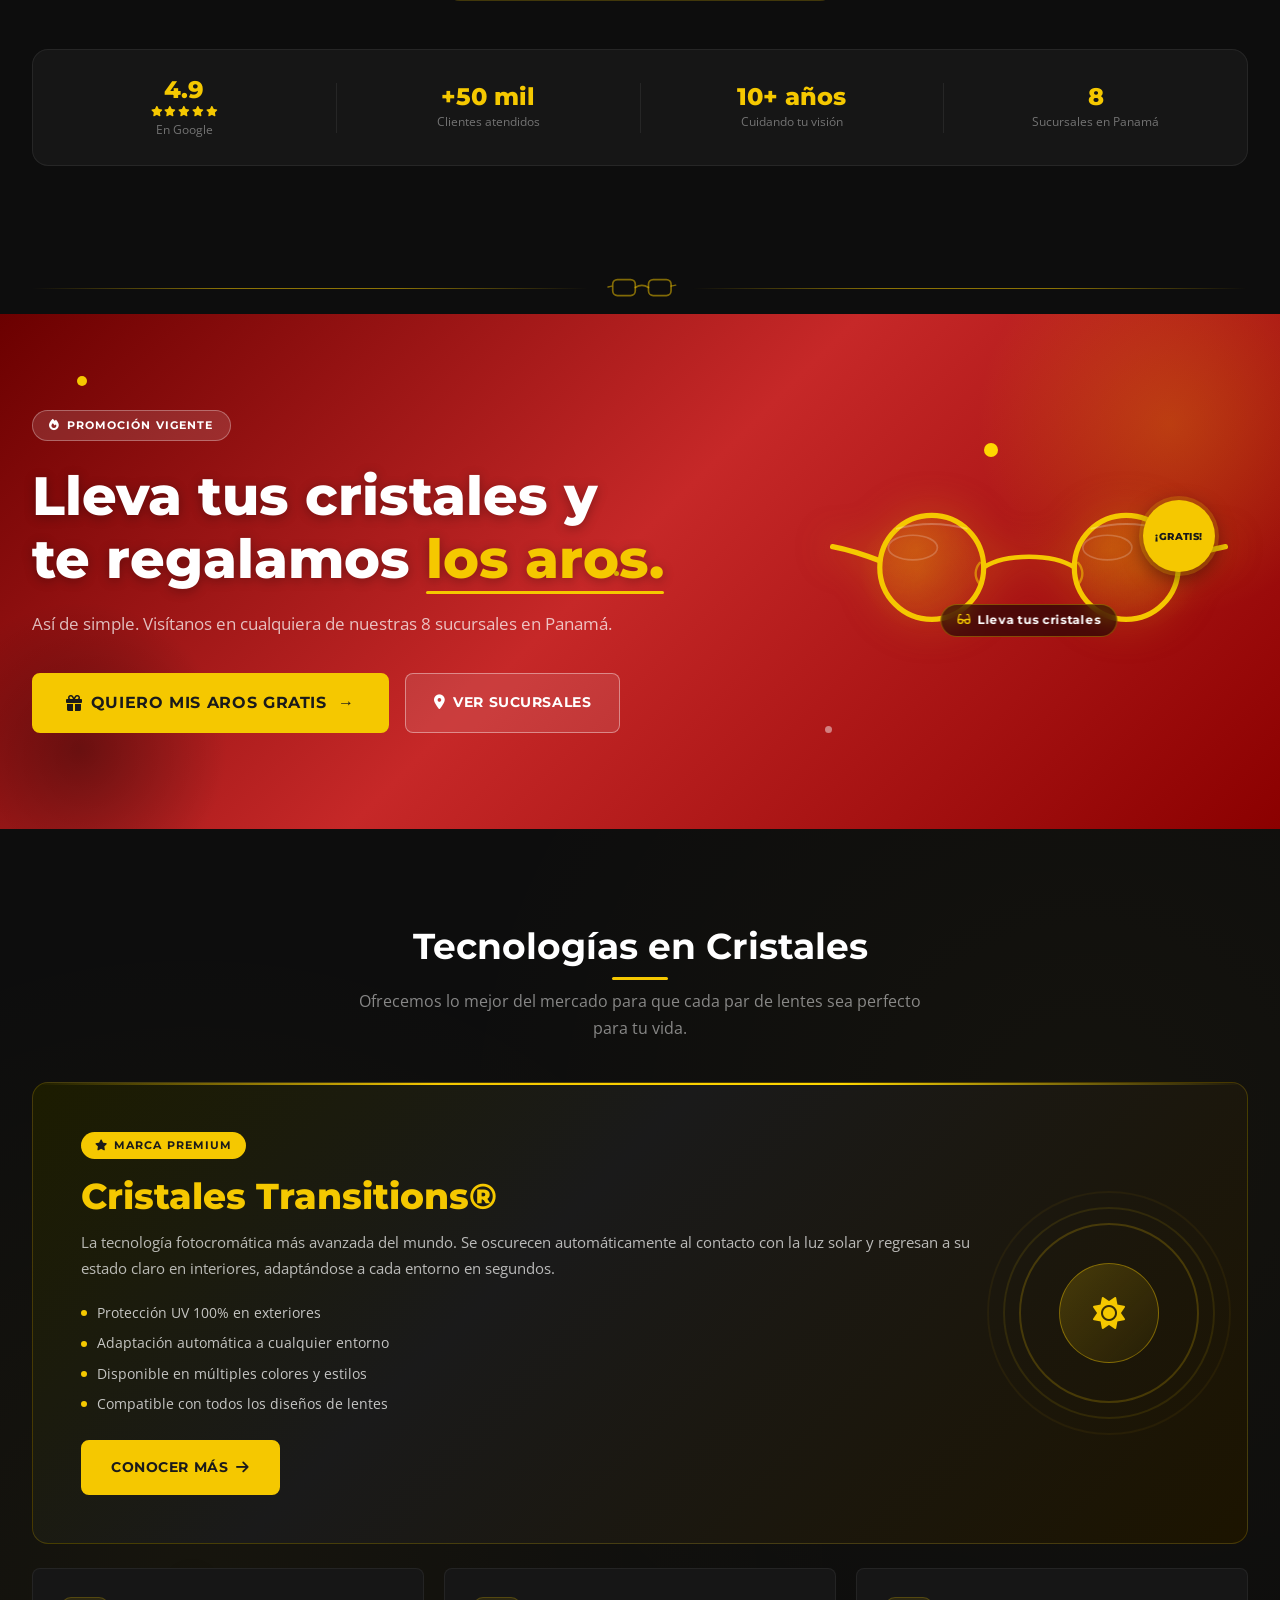
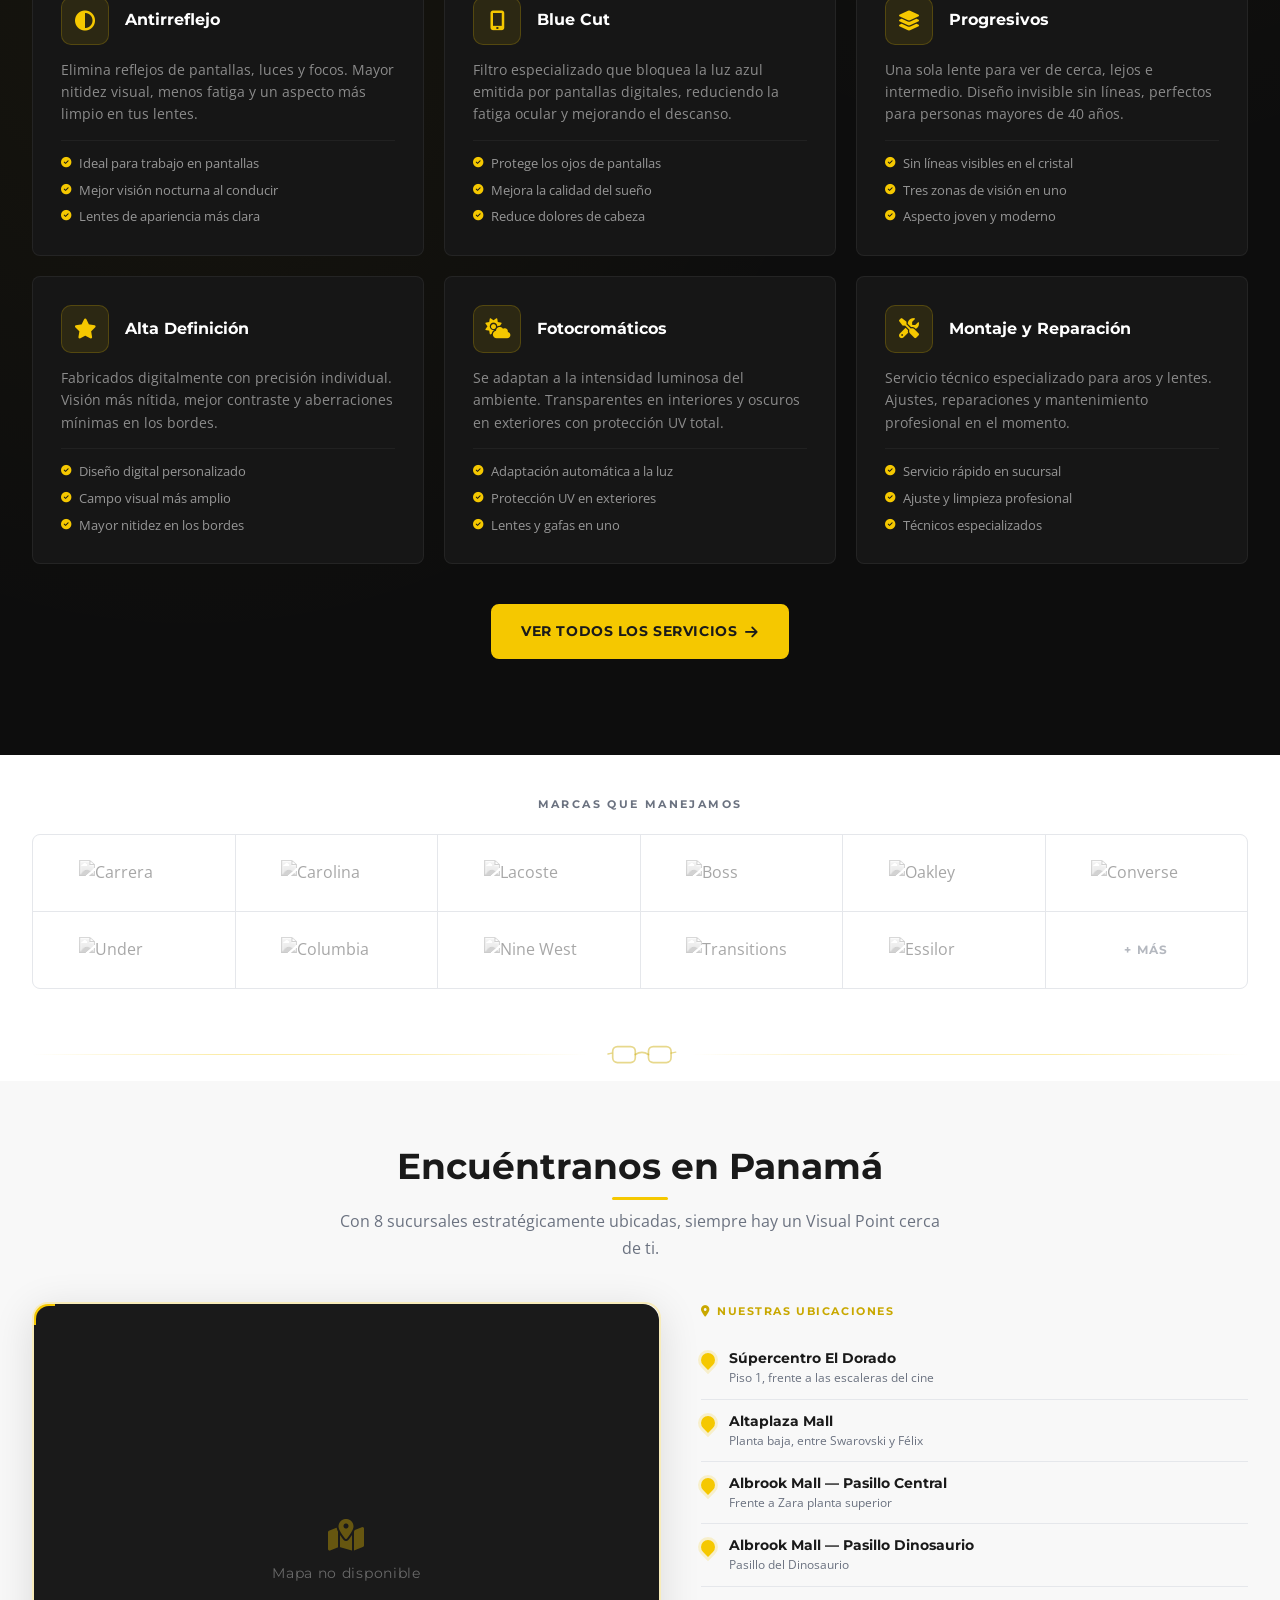
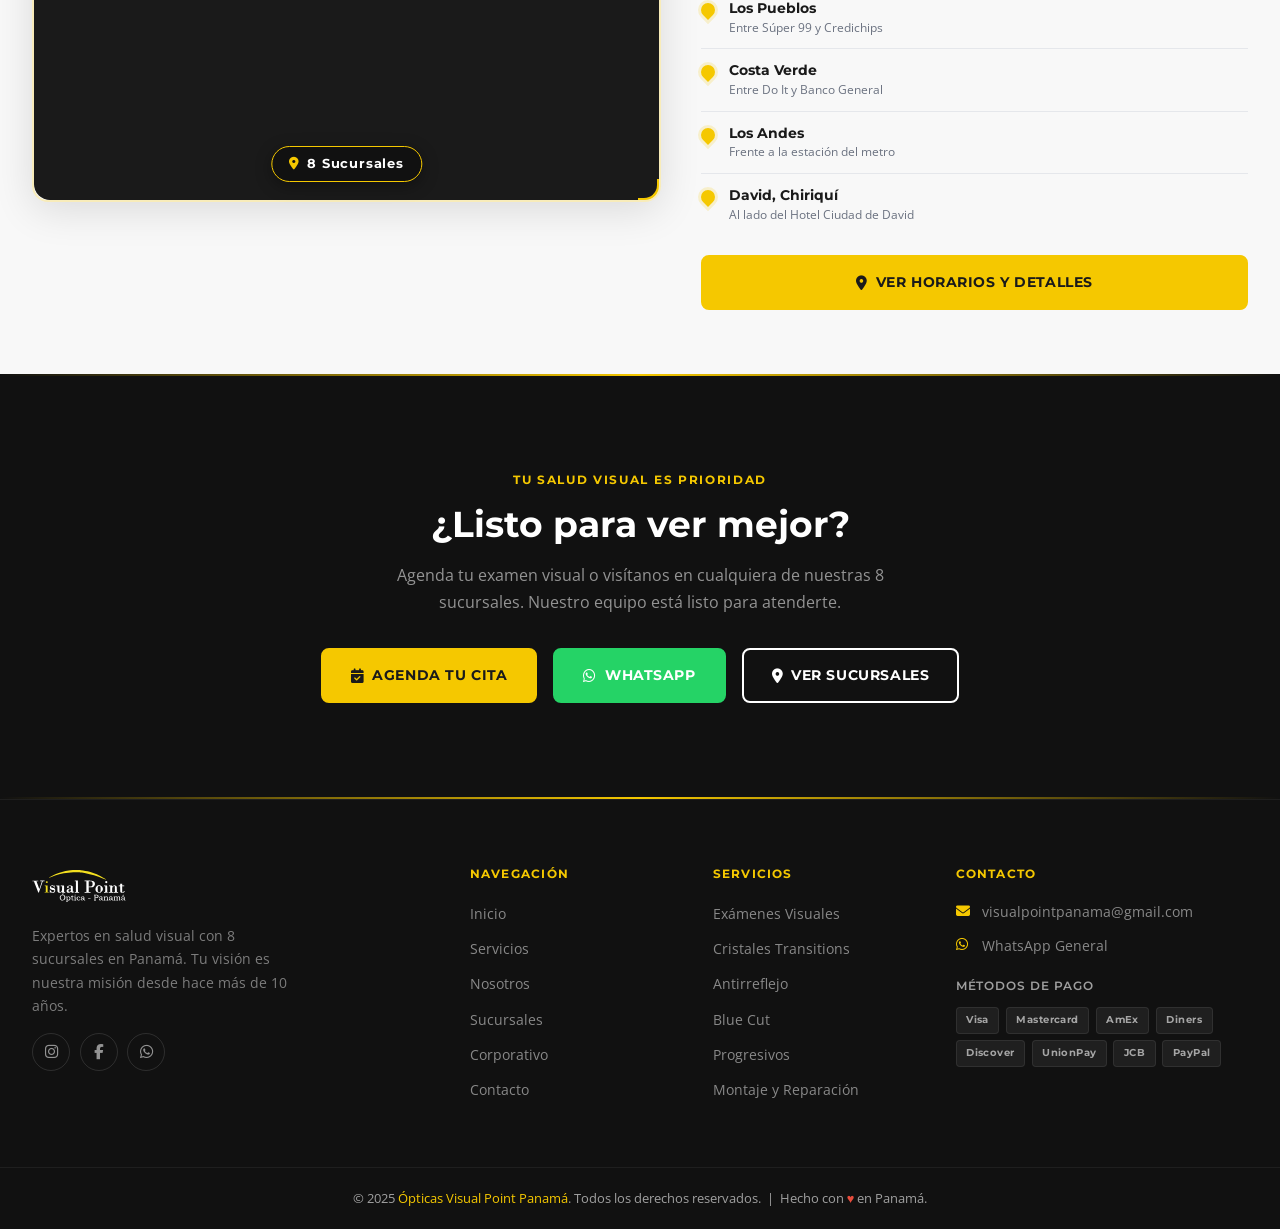
==== commit c988759b: "Add real per-branch WhatsApp numbers and remove phone-call contacts Replace the placeholder shared W" ====
--- a/index.html
+++ b/index.html
@@ -37,7 +37,7 @@
     "name": "Ópticas Visual Point Panamá",
     "description": "Cadena de ópticas en Panamá con 8 sucursales. Exámenes visuales, tecnología en cristales, aros oftálmicos y de sol, lentes de contacto.",
     "url": "https://visualpointopticas.com",
-    "telephone": "+50760482000",
+    "telephone": "+50760964657",
     "email": "visualpointpanama@gmail.com",
     "numberOfLocations": 8,
     "address": { "@type": "PostalAddress", "addressCountry": "PA", "addressRegion": "Panamá" },
@@ -236,7 +236,7 @@
               <li><i class="fas fa-check" aria-hidden="true"></i> Lentes de contacto</li>
               <li><i class="fas fa-check" aria-hidden="true"></i> Múltiples métodos de pago</li>
             </ul>
-            <a href="https://wa.me/50760482000?text=Hola,%20quiero%20información%20sobre%20aros%20y%20lentes%20disponibles"
+            <a href="https://wa.me/50760964657?text=Hola,%20quiero%20información%20sobre%20aros%20y%20lentes%20disponibles"
                target="_blank" rel="noopener noreferrer" class="btn btn--primary" style="margin-top:auto;">
               Consultar disponibilidad <i class="fas fa-arrow-right"></i>
             </a>
@@ -587,7 +587,7 @@
             </p>
 
             <div class="promo-section__actions" data-aos="fade-up" data-aos-delay="300">
-              <a href="https://wa.me/50760482000?text=Hola,%20quiero%20información%20sobre%20la%20promoción%20de%20aros%20gratis"
+              <a href="https://wa.me/50760964657?text=Hola,%20quiero%20información%20sobre%20la%20promoción%20de%20aros%20gratis"
                  target="_blank" rel="noopener noreferrer"
                  class="btn btn--primary promo-cta">
                 <i class="fas fa-gift"></i> Quiero mis aros gratis &nbsp;&rarr;
@@ -1061,7 +1061,7 @@
             <a href="contacto" class="btn btn--primary">
               <i class="fas fa-calendar-check"></i> Agenda tu cita
             </a>
-            <a href="https://wa.me/50760482000?text=Hola,%20me%20interesa%20información%20sobre%20sus%20servicios"
+            <a href="https://wa.me/50760964657?text=Hola,%20me%20interesa%20información%20sobre%20sus%20servicios"
                target="_blank" rel="noopener noreferrer"
                class="btn btn--whatsapp">
               <i class="fab fa-whatsapp"></i> WhatsApp
@@ -1101,7 +1101,7 @@
             <a href="https://www.facebook.com/VisualPointGroup" target="_blank" rel="noopener noreferrer" aria-label="Facebook">
               <i class="fab fa-facebook-f"></i>
             </a>
-            <a href="https://wa.me/50760482000?text=Hola,%20me%20interesa%20información%20sobre%20sus%20servicios" target="_blank" rel="noopener noreferrer" aria-label="WhatsApp">
+            <a href="https://wa.me/50760964657?text=Hola,%20me%20interesa%20información%20sobre%20sus%20servicios" target="_blank" rel="noopener noreferrer" aria-label="WhatsApp">
               <i class="fab fa-whatsapp"></i>
             </a>
           </div>
@@ -1142,16 +1142,8 @@
             <a href="mailto:visualpointpanama@gmail.com">visualpointpanama@gmail.com</a>
           </div>
           <div class="footer__contact-item">
-            <i class="fas fa-phone" aria-hidden="true"></i>
-            <a href="tel:+50760482000">+507 6048 2000</a>
-          </div>
-          <div class="footer__contact-item">
-            <i class="fas fa-phone" aria-hidden="true"></i>
-            <a href="tel:+50760402663">+507 6040 2663</a>
-          </div>
-          <div class="footer__contact-item">
             <i class="fab fa-whatsapp" aria-hidden="true"></i>
-            <a href="https://wa.me/50760482000" target="_blank" rel="noopener noreferrer">WhatsApp General</a>
+            <a href="https://wa.me/50760964657" target="_blank" rel="noopener noreferrer">WhatsApp General</a>
           </div>
 
           <!-- Métodos de pago -->
@@ -1184,7 +1176,7 @@
   </footer>
 
   <!-- WhatsApp flotante -->
-  <a href="https://wa.me/50760482000?text=Hola,%20me%20interesa%20información%20sobre%20sus%20servicios"
+  <a href="https://wa.me/50760964657?text=Hola,%20me%20interesa%20información%20sobre%20sus%20servicios"
      target="_blank" rel="noopener noreferrer"
      class="whatsapp-float"
      aria-label="Contactar a Visual Point Panamá por WhatsApp">
